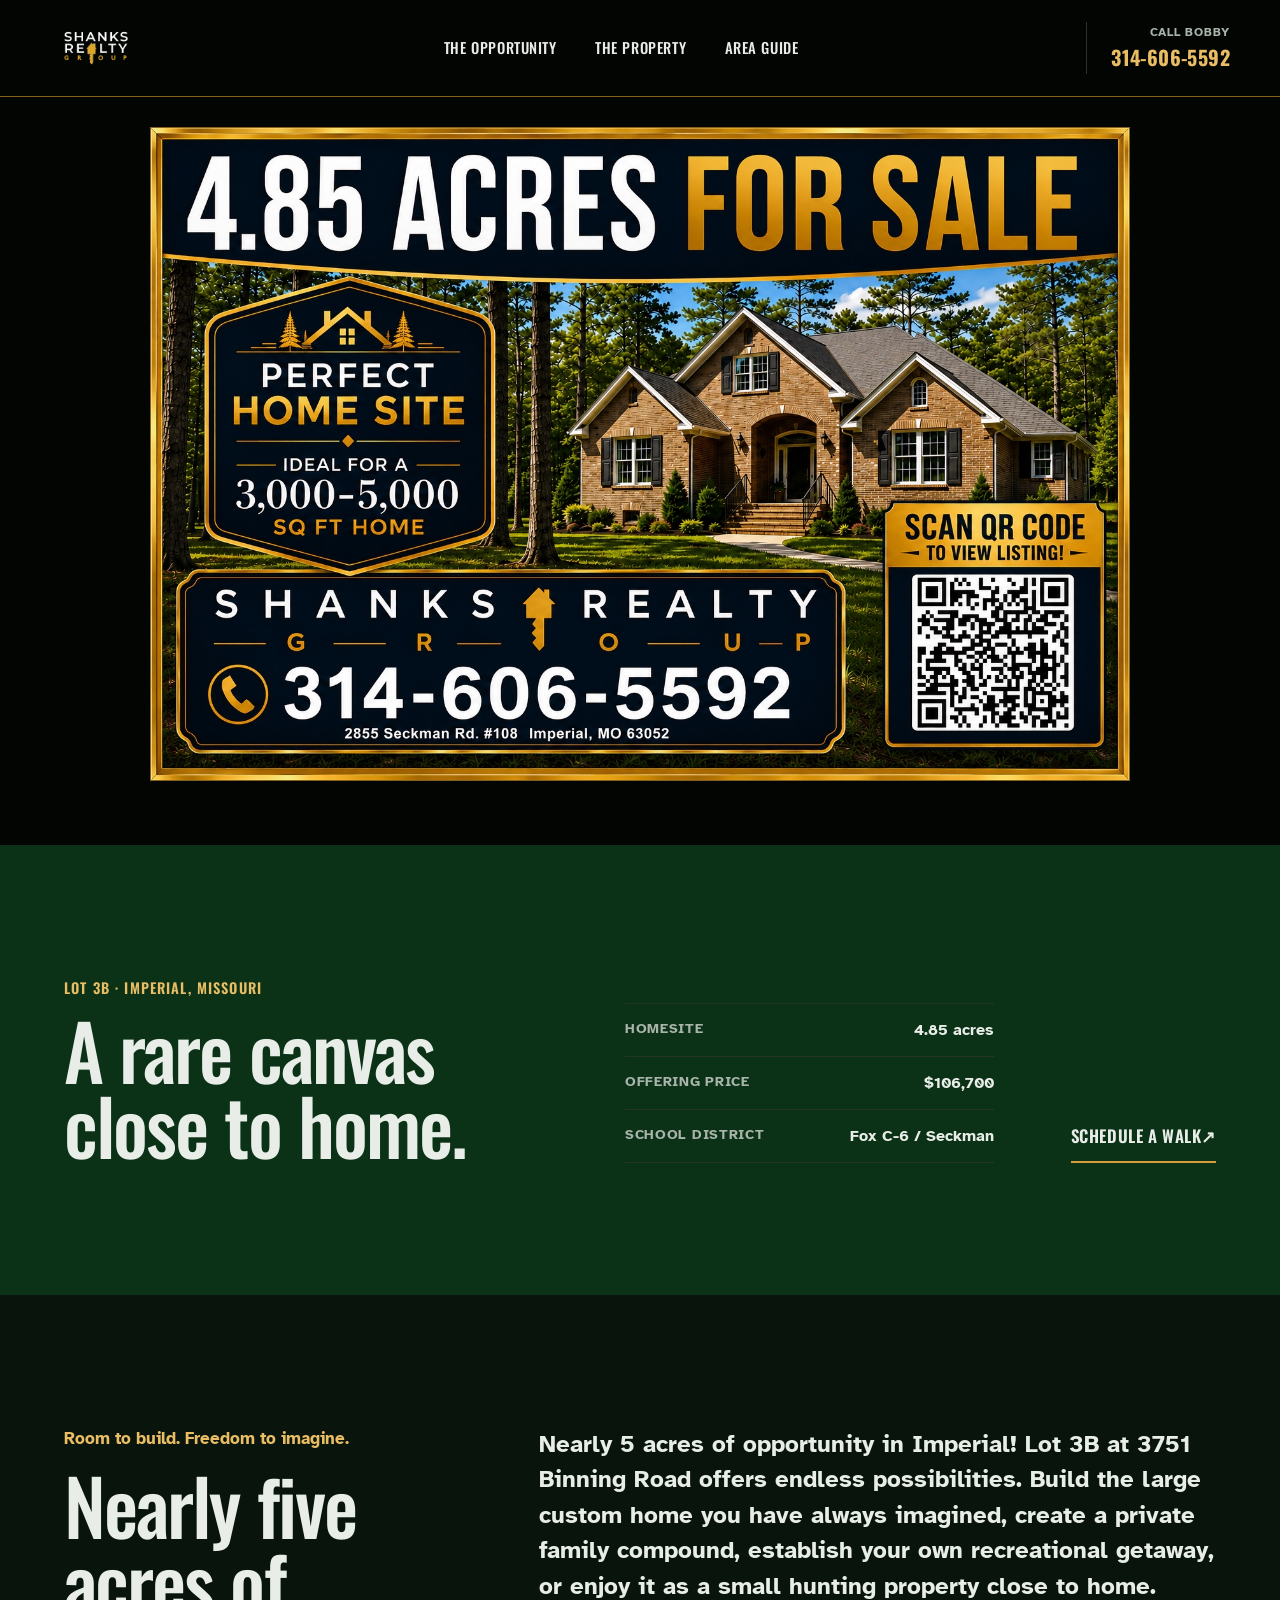
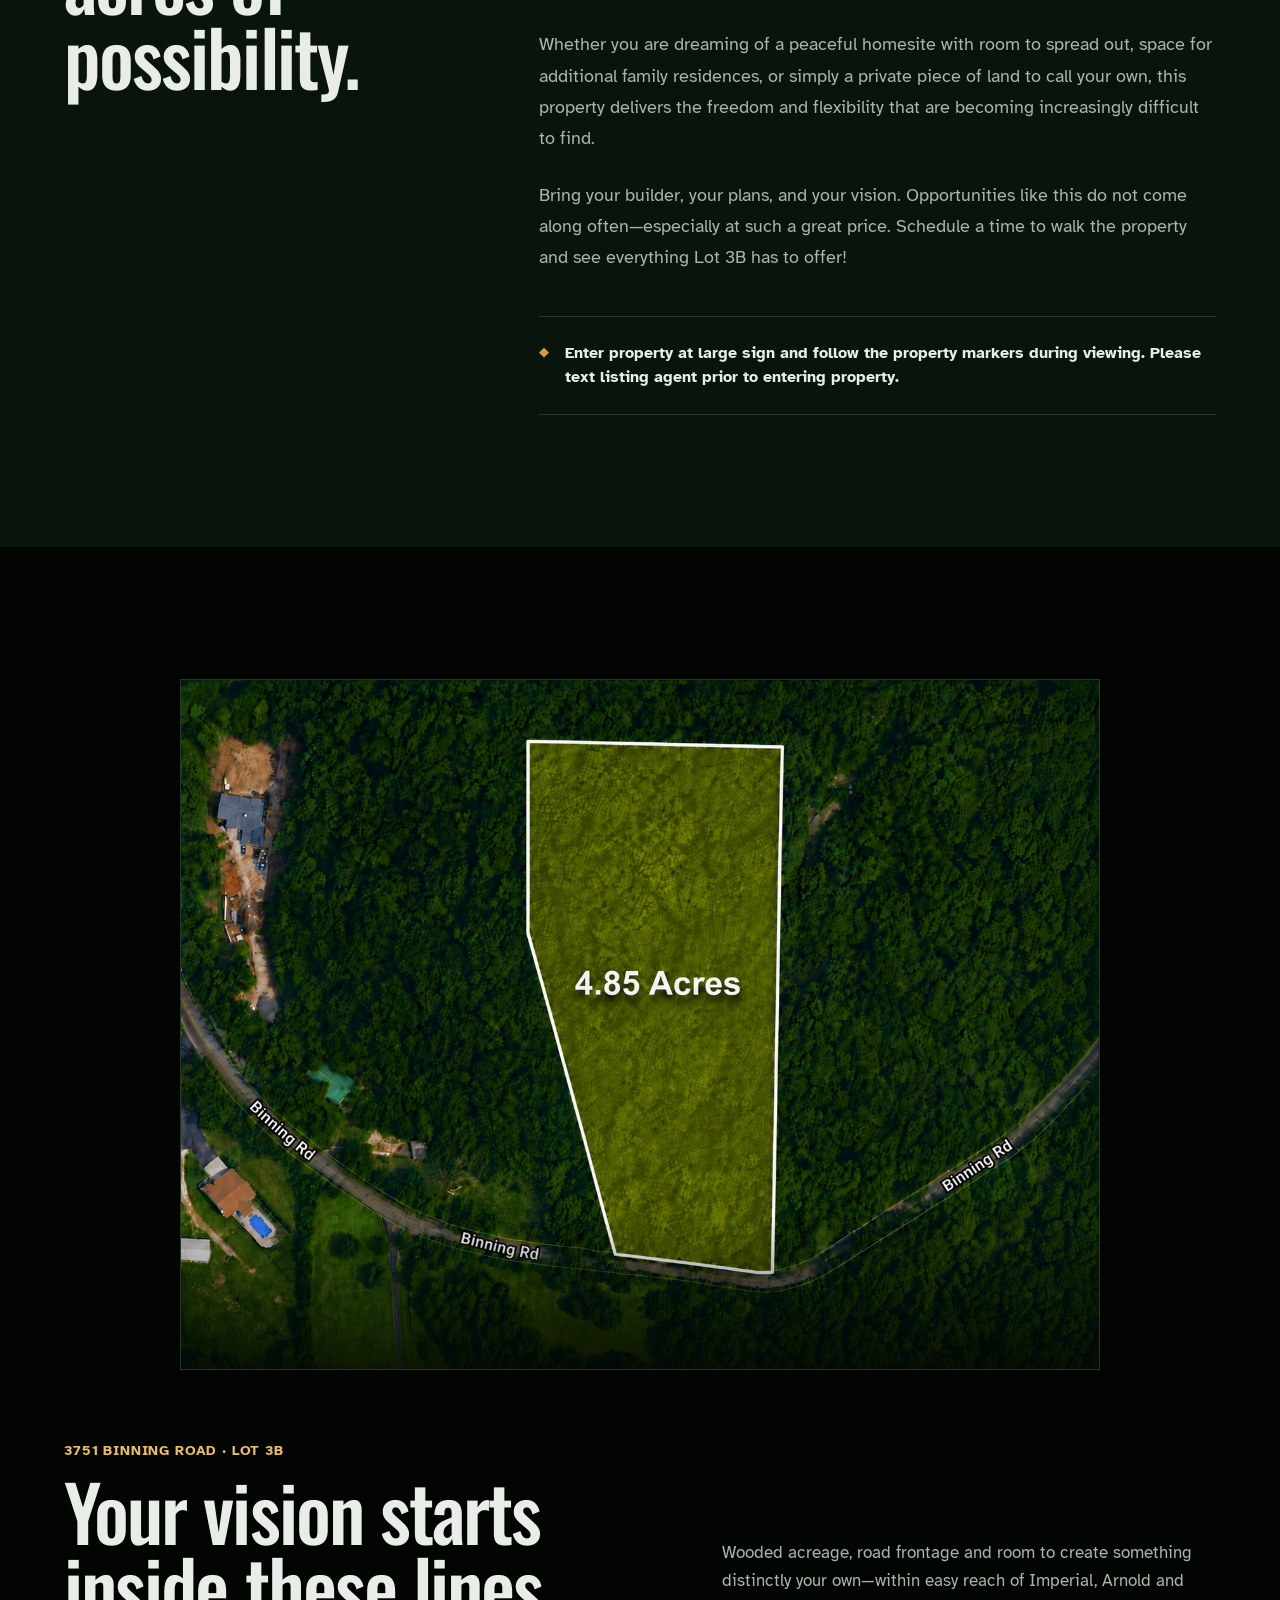
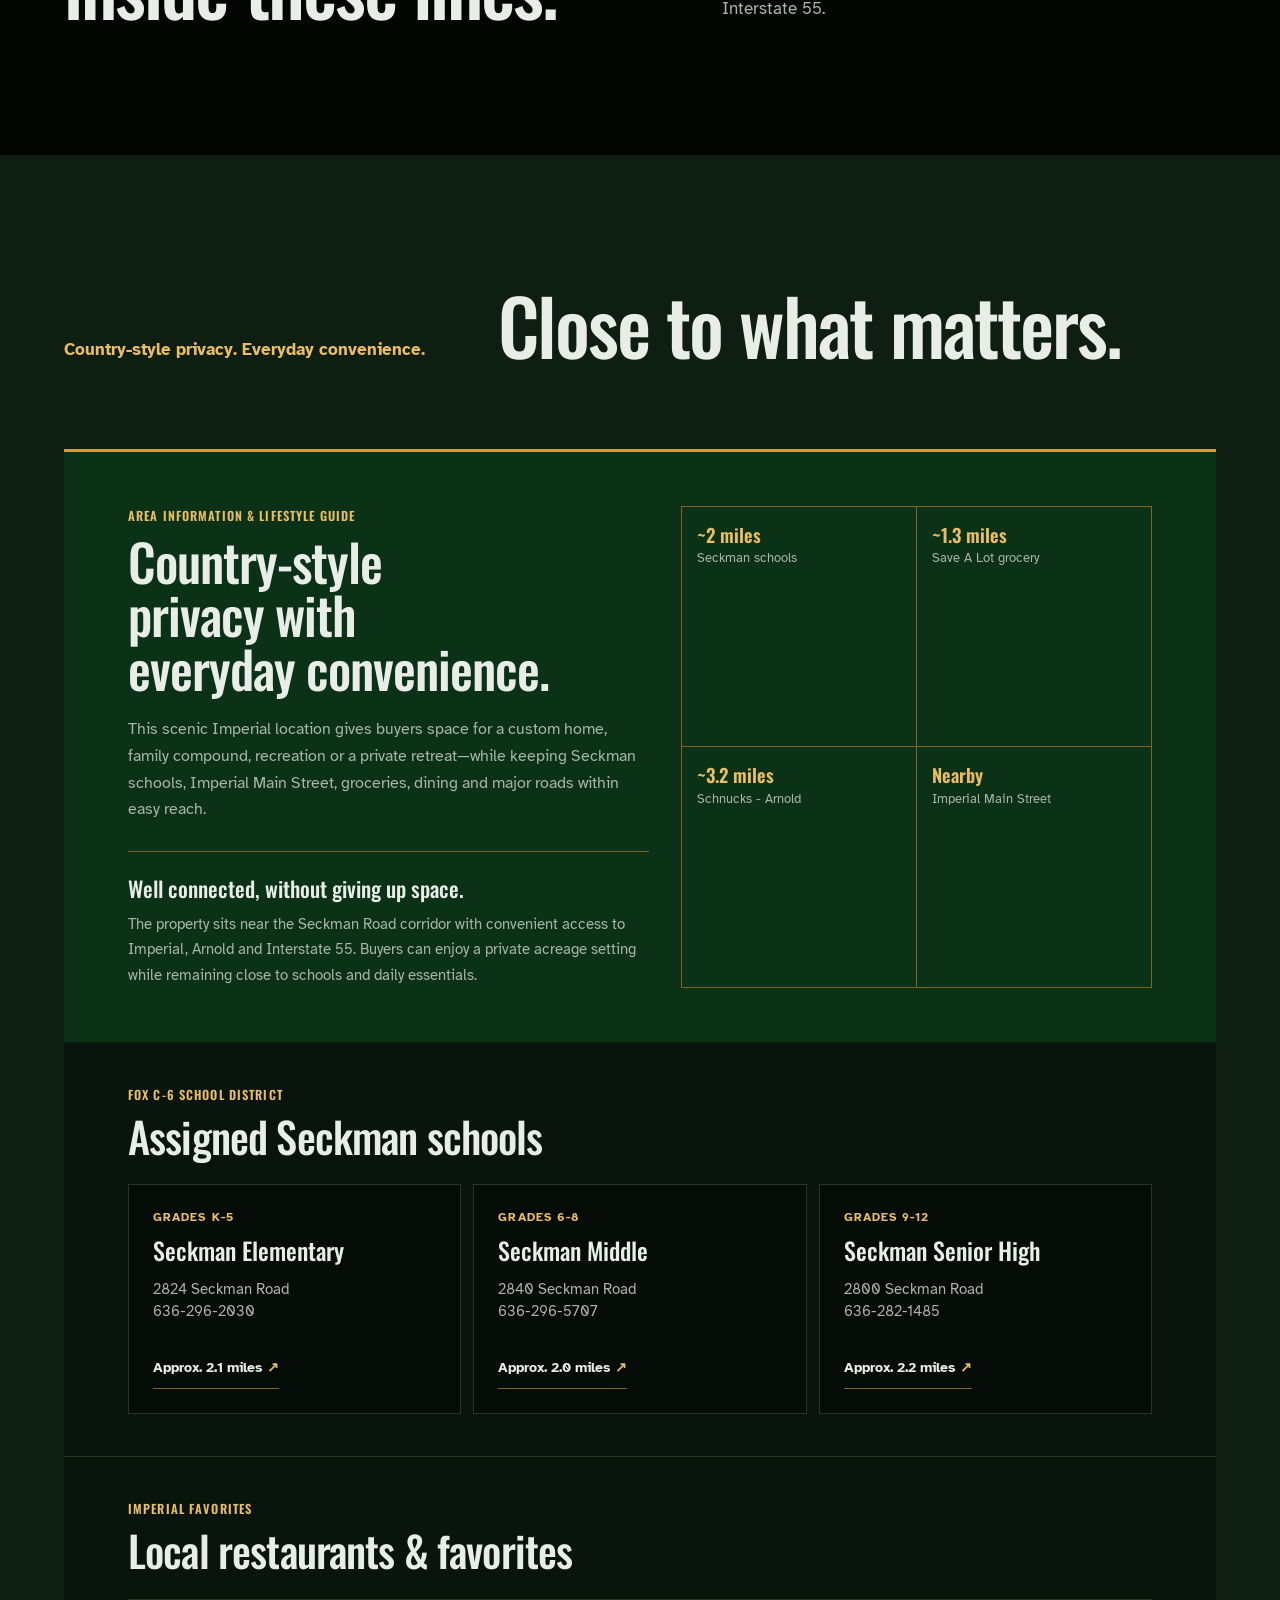
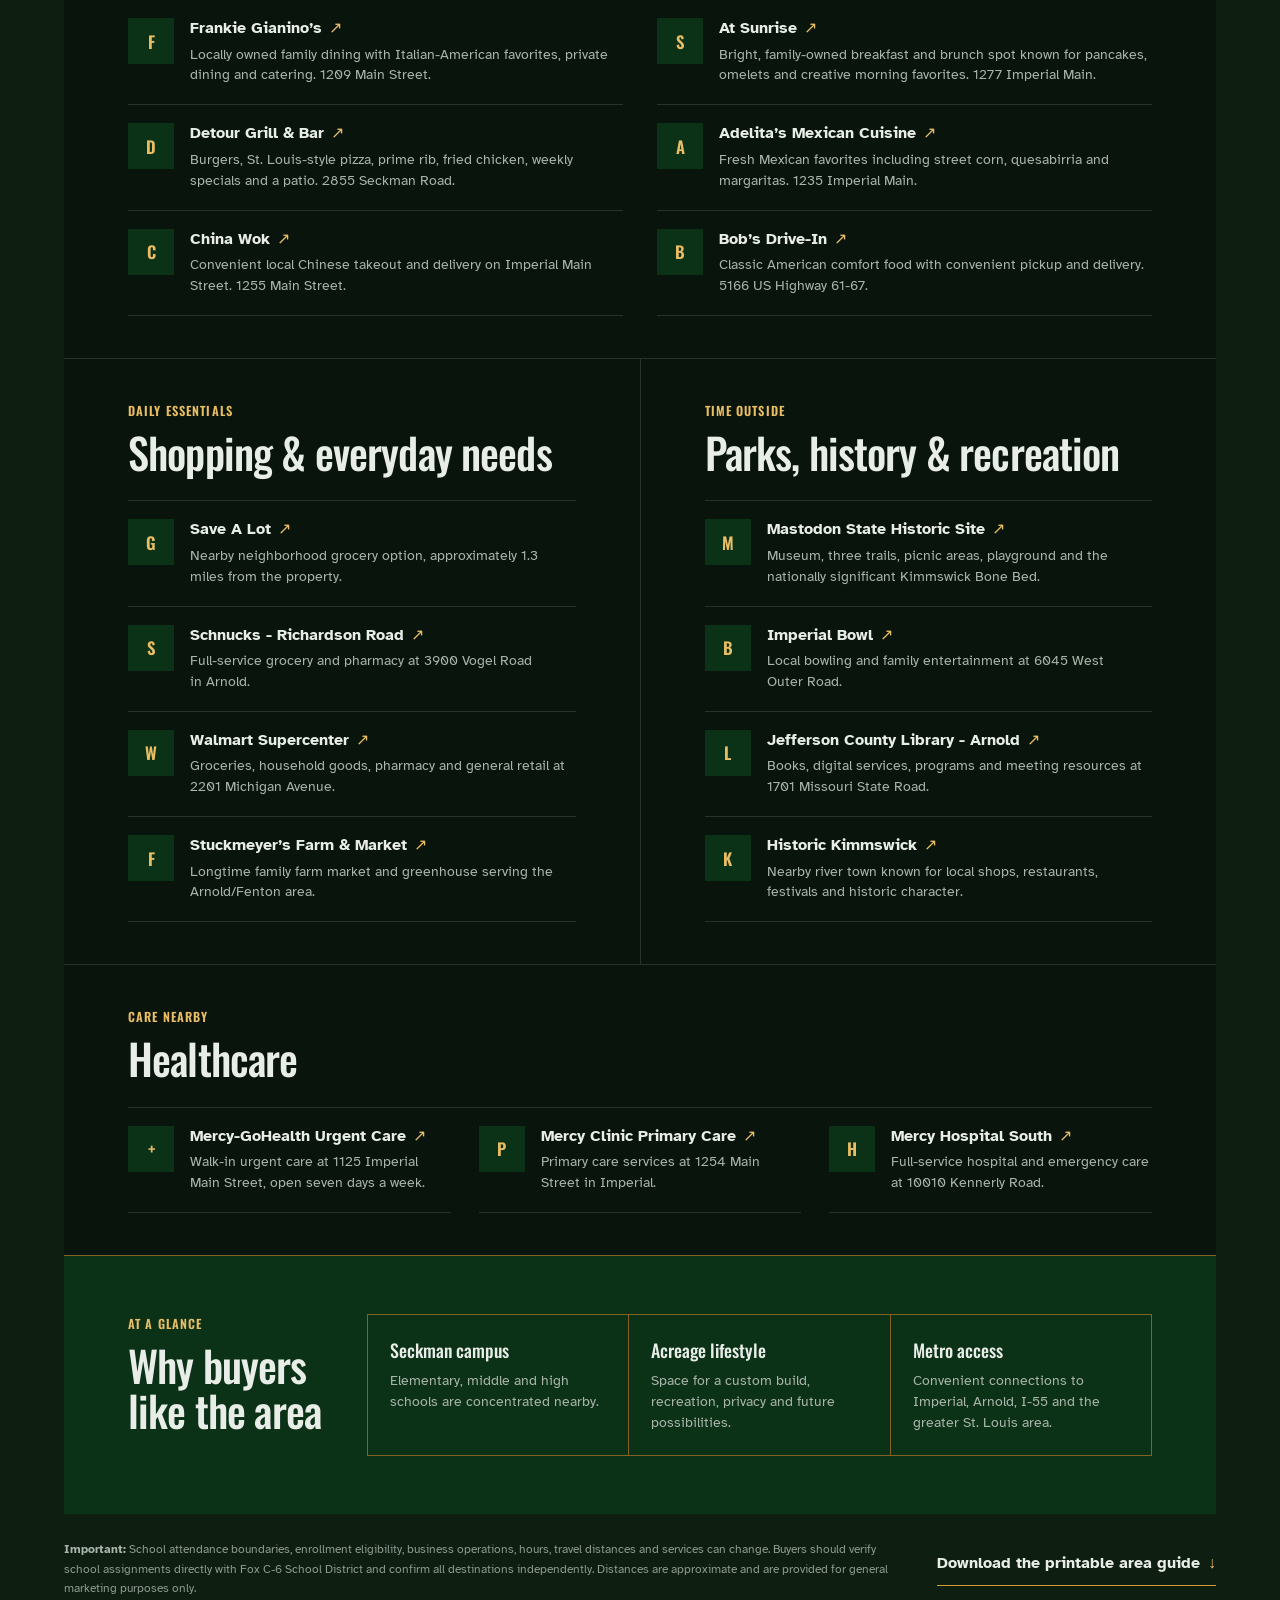
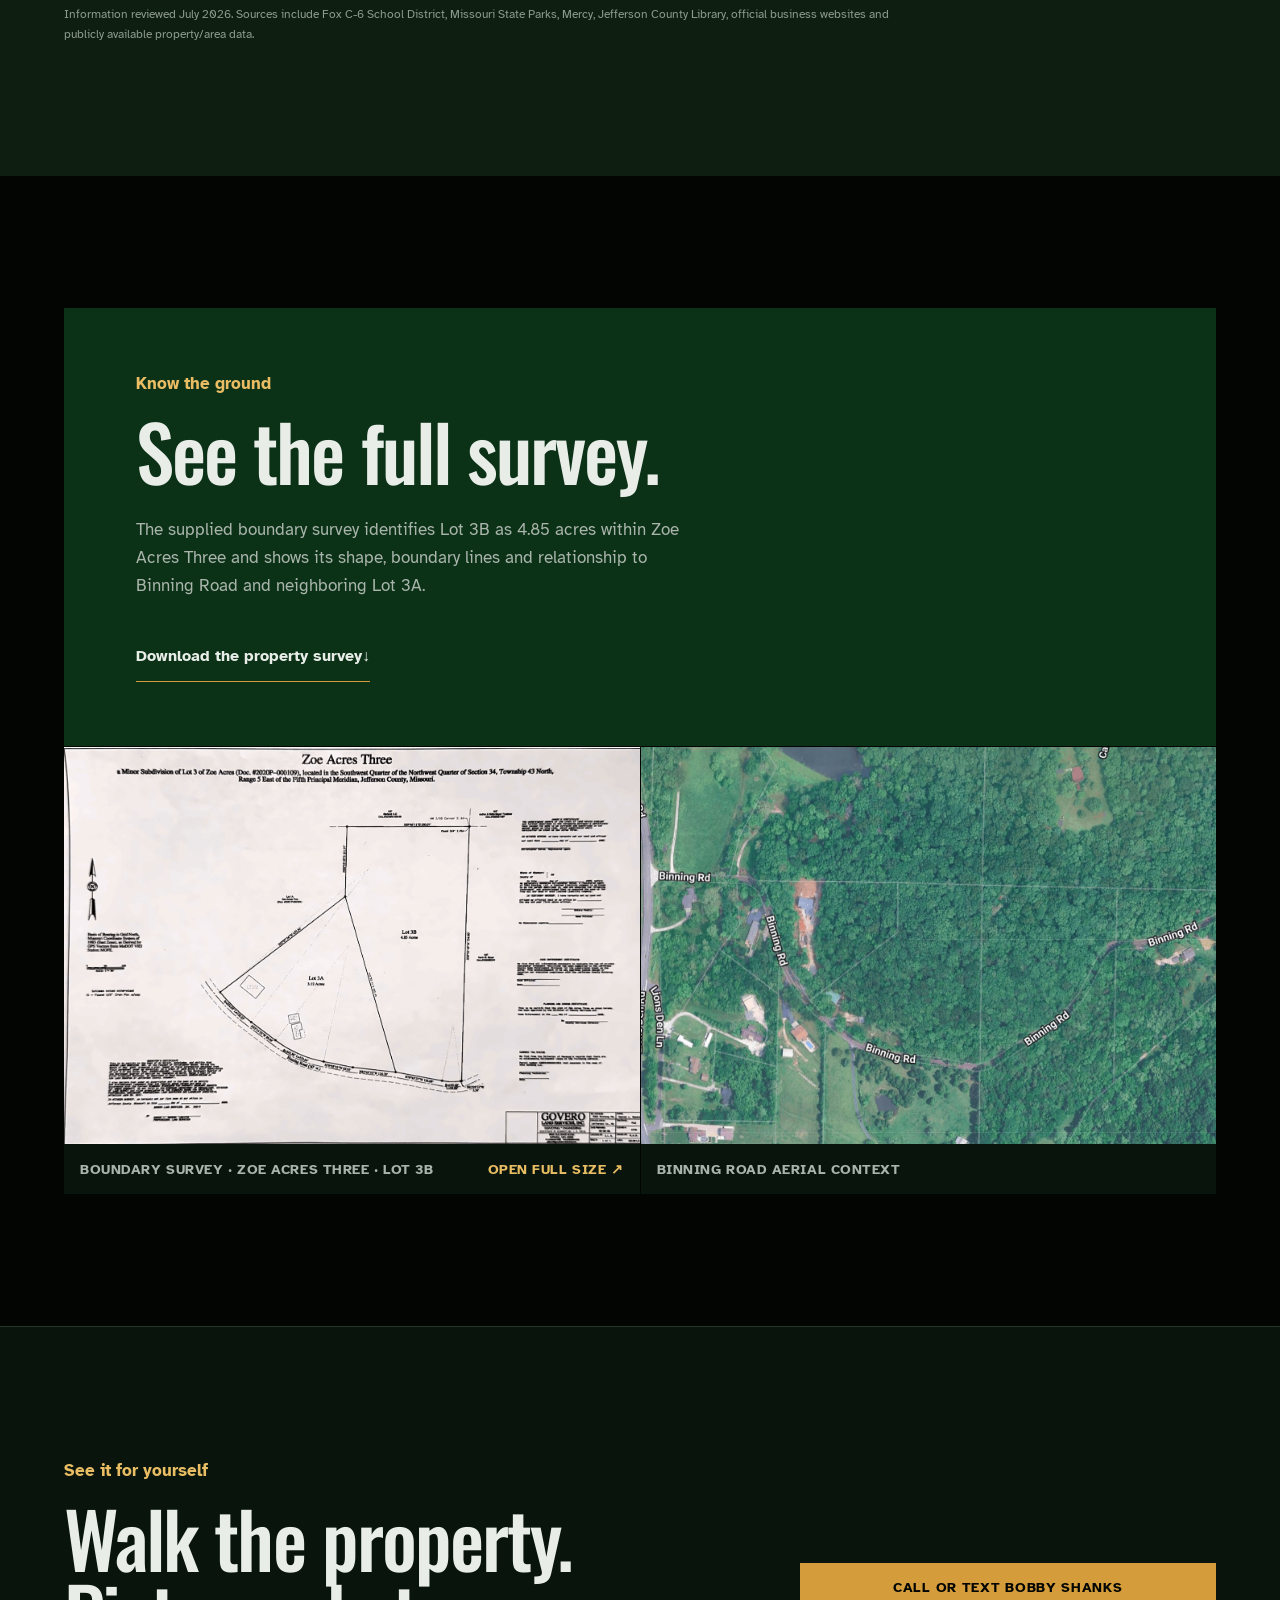
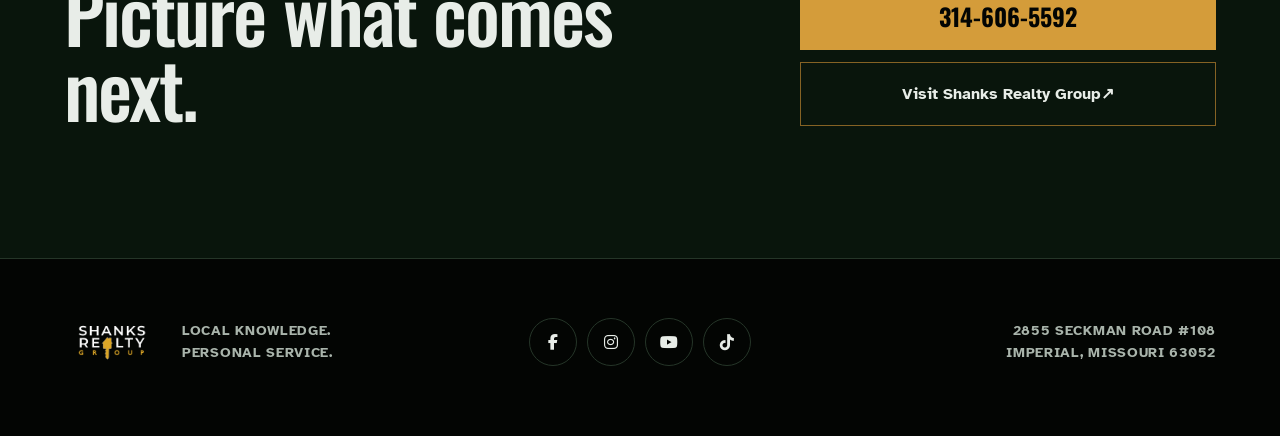
==== index.html @ d37394b3 "Initial commit: copy from shanksrealtyproperty as starting point for 626 Lonedell listing Co-Authore" ====
<!doctype html>
<html lang="en">
  <head>
    <meta charset="utf-8">
    <meta name="viewport" content="width=device-width, initial-scale=1, viewport-fit=cover">
    <title>3751 Binning Road | 4.85 Acres in Imperial, Missouri</title>
    <meta
      name="description"
      content="Explore 4.85 acres for sale at 3751 Binning Road, Lot 3B, in Imperial, Missouri. Offered by Bobby Shanks of Shanks Realty Group."
    >
    <link rel="preconnect" href="https://fonts.googleapis.com">
    <link rel="preconnect" href="https://fonts.gstatic.com" crossorigin>
    <link
      rel="stylesheet"
      href="https://fonts.googleapis.com/css2?family=Atkinson+Hyperlegible:wght@400;700&amp;family=Oswald:wght@400;500;600;700&amp;display=swap"
    >
    <link
      rel="stylesheet"
      href="https://cdnjs.cloudflare.com/ajax/libs/font-awesome/6.5.2/css/all.min.css"
      crossorigin="anonymous"
      referrerpolicy="no-referrer"
    >
    <link rel="stylesheet" href="./styles.css">
  </head>
  <body>
    <a class="skip-link" href="#main-content">Skip to property details</a>

    <header class="site-header" data-open="false">
      <div class="nav-wrap">
        <a class="brand" href="https://www.shanksrealtygroup.com/" aria-label="Shanks Realty Group home">
          <img src="./assets/logo.png" width="250" height="206" alt="Shanks Realty Group">
        </a>

        <button class="menu-toggle" type="button" aria-expanded="false" aria-controls="primary-nav" aria-label="Open menu">
          <span></span>
          <span></span>
          <span></span>
        </button>

        <nav class="primary-nav" id="primary-nav" aria-label="Property navigation">
          <a href="#opportunity">The opportunity</a>
          <a href="#property">The property</a>
          <a href="#community">Area guide</a>
        </nav>

        <a class="agent-cta" href="tel:+13146065592">
          <span>Call Bobby</span>
          <strong>314-606-5592</strong>
        </a>
      </div>
    </header>

    <main id="main-content">
      <section class="listing-hero" aria-labelledby="listing-title">
        <h1 class="sr-only" id="listing-title">4.85 acres for sale at 3751 Binning Road in Imperial, Missouri</h1>
        <img
          src="./assets/final-listing.jpg"
          width="1536"
          height="1024"
          fetchpriority="high"
          decoding="async"
          alt="4.85 acres for sale at 3751 Binning Road, presented by Shanks Realty Group"
        >
      </section>

      <section class="property-intro" aria-label="Listing summary">
        <div class="intro-copy">
          <p class="listing-label">Lot 3B · Imperial, Missouri</p>
          <h2>A rare canvas<br>close to home.</h2>
        </div>
        <dl class="property-facts">
          <div>
            <dt>Homesite</dt>
            <dd>4.85 acres</dd>
          </div>
          <div>
            <dt>Offering price</dt>
            <dd>$106,700</dd>
          </div>
          <div>
            <dt>School district</dt>
            <dd>Fox C-6 / Seckman</dd>
          </div>
        </dl>
        <a class="text-link" href="#contact">Schedule a walk <span aria-hidden="true">↗</span></a>
      </section>

      <section class="opportunity" id="opportunity">
        <div class="section-heading">
          <p>Room to build. Freedom to imagine.</p>
          <h2>Nearly five acres of possibility.</h2>
        </div>

        <div class="story-copy">
          <p class="lead">Nearly 5 acres of opportunity in Imperial! Lot 3B at 3751 Binning Road offers endless possibilities. Build the large custom home you have always imagined, create a private family compound, establish your own recreational getaway, or enjoy it as a small hunting property close to home.</p>

          <p>Whether you are dreaming of a peaceful homesite with room to spread out, space for additional family residences, or simply a private piece of land to call your own, this property delivers the freedom and flexibility that are becoming increasingly difficult to find.</p>

          <p>Bring your builder, your plans, and your vision. Opportunities like this do not come along often—especially at such a great price. Schedule a time to walk the property and see everything Lot 3B has to offer!</p>

          <aside class="viewing-note">
            <span aria-hidden="true">◆</span>
            <p>Enter property at large sign and follow the property markers during viewing. Please text listing agent prior to entering property.</p>
          </aside>
        </div>
      </section>

      <section class="property-visual" id="property" aria-labelledby="property-map-title">
        <div class="aerial-frame">
          <img
            src="./assets/lot-3b-aerial.jpg"
            width="1448"
            height="1086"
            loading="lazy"
            decoding="async"
            alt="Aerial view outlining the 4.85-acre Lot 3B along Binning Road"
          >
        </div>
        <div class="visual-caption">
          <div>
            <p>3751 Binning Road · Lot 3B</p>
            <h2 id="property-map-title">Your vision starts inside these lines.</h2>
          </div>
          <p>Wooded acreage, road frontage and room to create something distinctly your own—within easy reach of Imperial, Arnold and Interstate 55.</p>
        </div>
      </section>

      <section class="community" id="community">
        <div class="community-heading">
          <p>Country-style privacy. Everyday convenience.</p>
          <h2>Close to what matters.</h2>
        </div>

        <div class="community-summary">
          <div class="community-summary-copy">
            <p class="guide-label">Area information &amp; lifestyle guide</p>
            <h3>Country-style privacy with everyday convenience.</h3>
            <p>This scenic Imperial location gives buyers space for a custom home, family compound, recreation or a private retreat—while keeping Seckman schools, Imperial Main Street, groceries, dining and major roads within easy reach.</p>
            <div class="connection-copy">
              <h4>Well connected, without giving up space.</h4>
              <p>The property sits near the Seckman Road corridor with convenient access to Imperial, Arnold and Interstate 55. Buyers can enjoy a private acreage setting while remaining close to schools and daily essentials.</p>
            </div>
          </div>
          <dl class="community-highlights">
            <div>
              <dt>~2 miles</dt>
              <dd>Seckman schools</dd>
            </div>
            <div>
              <dt>~1.3 miles</dt>
              <dd>Save A Lot grocery</dd>
            </div>
            <div>
              <dt>~3.2 miles</dt>
              <dd>Schnucks - Arnold</dd>
            </div>
            <div>
              <dt>Nearby</dt>
              <dd>Imperial Main Street</dd>
            </div>
          </dl>
        </div>

        <div class="area-guide-grid">
          <section class="area-guide-panel schools-panel" aria-labelledby="schools-title">
            <div class="guide-section-heading">
              <p>Fox C-6 School District</p>
              <h3 id="schools-title">Assigned Seckman schools</h3>
            </div>
            <div class="school-grid">
              <article class="school-card">
                <p>Grades K-5</p>
                <h4>Seckman Elementary</h4>
                <address>2824 Seckman Road<br>636-296-2030</address>
                <a href="https://www.google.com/maps/search/?api=1&amp;query=Seckman+Elementary+2824+Seckman+Road+Imperial+MO" target="_blank" rel="noopener noreferrer">Approx. 2.1 miles <span aria-hidden="true">↗</span></a>
              </article>
              <article class="school-card">
                <p>Grades 6-8</p>
                <h4>Seckman Middle</h4>
                <address>2840 Seckman Road<br>636-296-5707</address>
                <a href="https://www.google.com/maps/search/?api=1&amp;query=Seckman+Middle+2840+Seckman+Road+Imperial+MO" target="_blank" rel="noopener noreferrer">Approx. 2.0 miles <span aria-hidden="true">↗</span></a>
              </article>
              <article class="school-card">
                <p>Grades 9-12</p>
                <h4>Seckman Senior High</h4>
                <address>2800 Seckman Road<br>636-282-1485</address>
                <a href="https://www.google.com/maps/search/?api=1&amp;query=Seckman+Senior+High+2800+Seckman+Road+Imperial+MO" target="_blank" rel="noopener noreferrer">Approx. 2.2 miles <span aria-hidden="true">↗</span></a>
              </article>
            </div>
          </section>

          <section class="area-guide-panel restaurants-panel" aria-labelledby="restaurants-title">
            <div class="guide-section-heading">
              <p>Imperial favorites</p>
              <h3 id="restaurants-title">Local restaurants &amp; favorites</h3>
            </div>
            <div class="guide-list">
              <a class="guide-item" href="https://www.google.com/maps/search/?api=1&amp;query=Frankie+Gianinos+1209+Main+Street+Imperial+MO" target="_blank" rel="noopener noreferrer">
                <span class="guide-marker" aria-hidden="true">F</span>
                <span><strong>Frankie Gianino’s</strong><small>Locally owned family dining with Italian-American favorites, private dining and catering. 1209 Main Street.</small></span>
              </a>
              <a class="guide-item" href="https://www.google.com/maps/search/?api=1&amp;query=At+Sunrise+1277+Imperial+Main+Street+Imperial+MO" target="_blank" rel="noopener noreferrer">
                <span class="guide-marker" aria-hidden="true">S</span>
                <span><strong>At Sunrise</strong><small>Bright, family-owned breakfast and brunch spot known for pancakes, omelets and creative morning favorites. 1277 Imperial Main.</small></span>
              </a>
              <a class="guide-item" href="https://www.google.com/maps/search/?api=1&amp;query=Detour+Grill+2855+Seckman+Road+Imperial+MO" target="_blank" rel="noopener noreferrer">
                <span class="guide-marker" aria-hidden="true">D</span>
                <span><strong>Detour Grill &amp; Bar</strong><small>Burgers, St. Louis-style pizza, prime rib, fried chicken, weekly specials and a patio. 2855 Seckman Road.</small></span>
              </a>
              <a class="guide-item" href="https://www.google.com/maps/search/?api=1&amp;query=Adelitas+1235+Imperial+Main+Imperial+MO" target="_blank" rel="noopener noreferrer">
                <span class="guide-marker" aria-hidden="true">A</span>
                <span><strong>Adelita’s Mexican Cuisine</strong><small>Fresh Mexican favorites including street corn, quesabirria and margaritas. 1235 Imperial Main.</small></span>
              </a>
              <a class="guide-item" href="https://www.google.com/maps/search/?api=1&amp;query=China+Wok+1255+Main+Street+Imperial+MO" target="_blank" rel="noopener noreferrer">
                <span class="guide-marker" aria-hidden="true">C</span>
                <span><strong>China Wok</strong><small>Convenient local Chinese takeout and delivery on Imperial Main Street. 1255 Main Street.</small></span>
              </a>
              <a class="guide-item" href="https://www.google.com/maps/search/?api=1&amp;query=Bobs+Drive+In+5166+US+Highway+61+67+Imperial+MO" target="_blank" rel="noopener noreferrer">
                <span class="guide-marker" aria-hidden="true">B</span>
                <span><strong>Bob’s Drive-In</strong><small>Classic American comfort food with convenient pickup and delivery. 5166 US Highway 61-67.</small></span>
              </a>
            </div>
          </section>

          <section class="area-guide-panel" aria-labelledby="shopping-title">
            <div class="guide-section-heading">
              <p>Daily essentials</p>
              <h3 id="shopping-title">Shopping &amp; everyday needs</h3>
            </div>
            <div class="guide-list">
              <a class="guide-item" href="https://www.google.com/maps/search/?api=1&amp;query=Save+A+Lot+Imperial+MO" target="_blank" rel="noopener noreferrer">
                <span class="guide-marker" aria-hidden="true">G</span>
                <span><strong>Save A Lot</strong><small>Nearby neighborhood grocery option, approximately 1.3 miles from the property.</small></span>
              </a>
              <a class="guide-item" href="https://www.google.com/maps/search/?api=1&amp;query=Schnucks+3900+Vogel+Road+Arnold+MO" target="_blank" rel="noopener noreferrer">
                <span class="guide-marker" aria-hidden="true">S</span>
                <span><strong>Schnucks - Richardson Road</strong><small>Full-service grocery and pharmacy at 3900 Vogel Road in Arnold.</small></span>
              </a>
              <a class="guide-item" href="https://www.google.com/maps/search/?api=1&amp;query=Walmart+2201+Michigan+Avenue+Arnold+MO" target="_blank" rel="noopener noreferrer">
                <span class="guide-marker" aria-hidden="true">W</span>
                <span><strong>Walmart Supercenter</strong><small>Groceries, household goods, pharmacy and general retail at 2201 Michigan Avenue.</small></span>
              </a>
              <a class="guide-item" href="https://www.google.com/maps/search/?api=1&amp;query=Stuckmeyers+Farm+249+Schneider+Drive+Fenton+MO" target="_blank" rel="noopener noreferrer">
                <span class="guide-marker" aria-hidden="true">F</span>
                <span><strong>Stuckmeyer’s Farm &amp; Market</strong><small>Longtime family farm market and greenhouse serving the Arnold/Fenton area.</small></span>
              </a>
            </div>
          </section>

          <section class="area-guide-panel" aria-labelledby="recreation-title">
            <div class="guide-section-heading">
              <p>Time outside</p>
              <h3 id="recreation-title">Parks, history &amp; recreation</h3>
            </div>
            <div class="guide-list">
              <a class="guide-item" href="https://www.google.com/maps/search/?api=1&amp;query=Mastodon+State+Historic+Site+1050+Charles+J+Becker+Drive+Imperial+MO" target="_blank" rel="noopener noreferrer">
                <span class="guide-marker" aria-hidden="true">M</span>
                <span><strong>Mastodon State Historic Site</strong><small>Museum, three trails, picnic areas, playground and the nationally significant Kimmswick Bone Bed.</small></span>
              </a>
              <a class="guide-item" href="https://www.google.com/maps/search/?api=1&amp;query=Imperial+Bowl+6045+West+Outer+Road+Imperial+MO" target="_blank" rel="noopener noreferrer">
                <span class="guide-marker" aria-hidden="true">B</span>
                <span><strong>Imperial Bowl</strong><small>Local bowling and family entertainment at 6045 West Outer Road.</small></span>
              </a>
              <a class="guide-item" href="https://www.google.com/maps/search/?api=1&amp;query=Jefferson+County+Library+1701+Missouri+State+Road+Arnold+MO" target="_blank" rel="noopener noreferrer">
                <span class="guide-marker" aria-hidden="true">L</span>
                <span><strong>Jefferson County Library - Arnold</strong><small>Books, digital services, programs and meeting resources at 1701 Missouri State Road.</small></span>
              </a>
              <a class="guide-item" href="https://www.google.com/maps/search/?api=1&amp;query=Historic+Kimmswick+Missouri" target="_blank" rel="noopener noreferrer">
                <span class="guide-marker" aria-hidden="true">K</span>
                <span><strong>Historic Kimmswick</strong><small>Nearby river town known for local shops, restaurants, festivals and historic character.</small></span>
              </a>
            </div>
          </section>

          <section class="area-guide-panel healthcare-panel" aria-labelledby="healthcare-title">
            <div class="guide-section-heading">
              <p>Care nearby</p>
              <h3 id="healthcare-title">Healthcare</h3>
            </div>
            <div class="guide-list">
              <a class="guide-item" href="https://www.google.com/maps/search/?api=1&amp;query=Mercy+GoHealth+Urgent+Care+1125+Imperial+Main+Imperial+MO" target="_blank" rel="noopener noreferrer">
                <span class="guide-marker" aria-hidden="true">+</span>
                <span><strong>Mercy-GoHealth Urgent Care</strong><small>Walk-in urgent care at 1125 Imperial Main Street, open seven days a week.</small></span>
              </a>
              <a class="guide-item" href="https://www.google.com/maps/search/?api=1&amp;query=Mercy+Clinic+Primary+Care+1254+Main+Street+Imperial+MO" target="_blank" rel="noopener noreferrer">
                <span class="guide-marker" aria-hidden="true">P</span>
                <span><strong>Mercy Clinic Primary Care</strong><small>Primary care services at 1254 Main Street in Imperial.</small></span>
              </a>
              <a class="guide-item" href="https://www.google.com/maps/search/?api=1&amp;query=Mercy+Hospital+South+10010+Kennerly+Road+St+Louis+MO" target="_blank" rel="noopener noreferrer">
                <span class="guide-marker" aria-hidden="true">H</span>
                <span><strong>Mercy Hospital South</strong><small>Full-service hospital and emergency care at 10010 Kennerly Road.</small></span>
              </a>
            </div>
          </section>
        </div>

        <aside class="area-guide-footer" aria-labelledby="area-reasons-title">
          <div>
            <p class="guide-label">At a glance</p>
            <h3 id="area-reasons-title">Why buyers like the area</h3>
          </div>
          <div class="area-reasons">
            <p><strong>Seckman campus</strong><span>Elementary, middle and high schools are concentrated nearby.</span></p>
            <p><strong>Acreage lifestyle</strong><span>Space for a custom build, recreation, privacy and future possibilities.</span></p>
            <p><strong>Metro access</strong><span>Convenient connections to Imperial, Arnold, I-55 and the greater St. Louis area.</span></p>
          </div>
        </aside>

        <div class="area-guide-meta">
          <div>
            <p><strong>Important:</strong> School attendance boundaries, enrollment eligibility, business operations, hours, travel distances and services can change. Buyers should verify school assignments directly with Fox C-6 School District and confirm all destinations independently. Distances are approximate and are provided for general marketing purposes only.</p>
            <p>Information reviewed July 2026. Sources include Fox C-6 School District, Missouri State Parks, Mercy, Jefferson County Library, official business websites and publicly available property/area data.</p>
          </div>
          <a class="download-link" href="./assets/3751_Binning_Area_Guide_CORRECTED.pdf" download>Download the printable area guide <span aria-hidden="true">↓</span></a>
        </div>
      </section>

      <section class="land-details" aria-labelledby="land-details-title">
        <div class="land-copy">
          <p>Know the ground</p>
          <h2 id="land-details-title">See the full survey.</h2>
          <p>The supplied boundary survey identifies Lot 3B as 4.85 acres within Zoe Acres Three and shows its shape, boundary lines and relationship to Binning Road and neighboring Lot 3A.</p>
          <div class="document-links">
            <a href="./assets/Zoe_Acres_Three_Sharpened.pdf" download>Download the property survey <span aria-hidden="true">↓</span></a>
          </div>
        </div>

        <figure class="survey-figure">
          <a class="survey-image-link" href="./assets/Zoe_Acres_Three_Sharpened.png" target="_blank" rel="noopener" aria-label="View the full-size property survey in a new tab">
            <img
              src="./assets/Zoe_Acres_Three_Sharpened.png"
              width="2859"
              height="1968"
              loading="lazy"
              decoding="async"
              alt="Boundary survey of Zoe Acres Three showing the 4.85-acre Lot 3B, neighboring Lot 3A and Binning Road"
            >
          </a>
          <figcaption>Boundary survey · Zoe Acres Three · Lot 3B <span>Open full size ↗</span></figcaption>
        </figure>

        <figure class="context-figure">
          <img
            src="./assets/Screenshot 2026-07-20 120822.jpg"
            width="1428"
            height="1190"
            loading="lazy"
            decoding="async"
            alt="Aerial map showing the wooded Binning Road area around the property"
          >
          <figcaption>Binning Road aerial context</figcaption>
        </figure>
      </section>

      <section class="contact" id="contact">
        <div>
          <p>See it for yourself</p>
          <h2>Walk the property.<br>Picture what comes next.</h2>
        </div>
        <div class="contact-actions">
          <a class="call-button" href="tel:+13146065592">
            <span>Call or text Bobby Shanks</span>
            <strong>314-606-5592</strong>
          </a>
          <a class="site-button" href="https://www.shanksrealtygroup.com/">Visit Shanks Realty Group <span aria-hidden="true">↗</span></a>
        </div>
      </section>
    </main>

    <footer class="site-footer">
      <div class="footer-brand">
        <img src="./assets/logo.png" width="250" height="206" loading="lazy" decoding="async" alt="Shanks Realty Group">
        <p>Local knowledge.<br>Personal service.</p>
      </div>

      <nav class="social-links" aria-label="Social links">
        <a href="https://www.facebook.com/BobbyShanksSTL" target="_blank" rel="noopener noreferrer" aria-label="Facebook">
          <i class="fa-brands fa-facebook-f" aria-hidden="true"></i>
        </a>
        <a href="https://www.instagram.com/realtorbobbyshanks" target="_blank" rel="noopener noreferrer" aria-label="Instagram">
          <i class="fa-brands fa-instagram" aria-hidden="true"></i>
        </a>
        <a href="https://youtu.be/nYGbTJ7F3VU?si=aO5Qo4IfnfFhiP7u" target="_blank" rel="noopener noreferrer" aria-label="YouTube">
          <i class="fa-brands fa-youtube" aria-hidden="true"></i>
        </a>
        <a href="https://www.tiktok.com/@realtorbobbyshanks" target="_blank" rel="noopener noreferrer" aria-label="TikTok">
          <i class="fa-brands fa-tiktok" aria-hidden="true"></i>
        </a>
      </nav>

      <p class="footer-address">2855 Seckman Road #108<br>Imperial, Missouri 63052</p>
    </footer>

    <script src="./script.js"></script>
  </body>
</html>
---- styles.css ----
:root {
  --black: oklch(11% 0.012 150);
  --black-soft: oklch(14% 0.018 150);
  --surface-1: oklch(18% 0.025 150);
  --surface-2: oklch(22% 0.035 150);
  --forest: oklch(28% 0.065 150);
  --forest-bright: oklch(36% 0.075 150);
  --gold: oklch(73% 0.13 78);
  --gold-bright: oklch(82% 0.12 84);
  --gold-rule: oklch(52% 0.09 78);
  --white: oklch(98% 0.005 150);
  --text: oklch(94% 0.008 150);
  --text-muted: oklch(76% 0.018 150);
  --text-subtle: oklch(67% 0.018 150);
  --rule: oklch(31% 0.03 150);
  --max-width: 1180px;
  --reading-width: 70ch;
  --header-height: 78px;
  --page-gutter: clamp(20px, 5vw, 64px);
  --section-space: clamp(72px, 12vw, 132px);
  --ease-out: cubic-bezier(0.16, 1, 0.3, 1);
  --z-header: 20;
  --z-menu: 30;
  --z-menu-action: 31;
  --z-menu-toggle: 32;
  --z-skip: 40;
}

* {
  box-sizing: border-box;
}

html {
  min-height: 100%;
  scroll-behavior: smooth;
  background: var(--black);
  color: var(--text);
  font-family: "Atkinson Hyperlegible", Arial, sans-serif;
  -webkit-font-smoothing: antialiased;
}

body {
  min-width: 320px;
  min-height: 100vh;
  margin: 0;
  background: var(--black);
}

body.menu-open {
  overflow: hidden;
}

a {
  color: inherit;
  text-decoration: none;
}

img {
  display: block;
  max-width: 100%;
}

button,
a {
  -webkit-tap-highlight-color: transparent;
}

:focus-visible {
  outline: 3px solid var(--white);
  outline-offset: 3px;
  box-shadow: 0 0 0 6px var(--black);
}

.sr-only {
  position: absolute;
  width: 1px;
  height: 1px;
  padding: 0;
  margin: -1px;
  overflow: hidden;
  clip: rect(0, 0, 0, 0);
  white-space: nowrap;
  border: 0;
}

.skip-link {
  position: fixed;
  top: max(12px, env(safe-area-inset-top));
  left: max(12px, env(safe-area-inset-left));
  z-index: var(--z-skip);
  padding: 12px 18px;
  background: var(--gold);
  color: var(--black);
  font-weight: 700;
  transform: translateY(-180%);
  transition: transform 180ms ease;
}

.skip-link:focus {
  transform: translateY(0);
}

.site-header {
  position: sticky;
  top: 0;
  z-index: var(--z-header);
  width: 100%;
  min-height: calc(var(--header-height) + env(safe-area-inset-top));
  padding-top: env(safe-area-inset-top);
  background: var(--black);
  border-bottom: 1px solid var(--gold-rule);
}

.nav-wrap {
  min-height: var(--header-height);
  display: grid;
  grid-template-columns: 1fr auto;
  align-items: center;
  gap: 18px;
  padding-right: max(18px, env(safe-area-inset-right));
  padding-left: max(18px, env(safe-area-inset-left));
}

.brand {
  width: 78px;
  height: 60px;
  display: flex;
  align-items: center;
  flex-shrink: 0;
}

.brand img {
  width: 100%;
  height: 100%;
  object-fit: contain;
  object-position: left center;
}

.menu-toggle {
  position: relative;
  z-index: var(--z-menu-toggle);
  width: 48px;
  height: 48px;
  display: inline-flex;
  flex-direction: column;
  justify-content: center;
  align-items: center;
  gap: 5px;
  border: 1px solid var(--rule);
  border-radius: 50%;
  background: var(--black-soft);
  cursor: pointer;
}

.menu-toggle span {
  width: 19px;
  height: 2px;
  display: block;
  background: var(--white);
  transition: transform 220ms ease, opacity 180ms ease;
}

.site-header[data-open="true"] .menu-toggle span:nth-child(1) {
  transform: translateY(7px) rotate(45deg);
}

.site-header[data-open="true"] .menu-toggle span:nth-child(2) {
  opacity: 0;
}

.site-header[data-open="true"] .menu-toggle span:nth-child(3) {
  transform: translateY(-7px) rotate(-45deg);
}

.primary-nav {
  position: fixed;
  inset: 0;
  z-index: var(--z-menu);
  display: flex;
  flex-direction: column;
  justify-content: center;
  gap: 6px;
  padding: calc(94px + env(safe-area-inset-top)) max(28px, env(safe-area-inset-right)) calc(148px + env(safe-area-inset-bottom)) max(28px, env(safe-area-inset-left));
  background: var(--black);
  opacity: 0;
  pointer-events: none;
  transform: translateY(-14px);
  visibility: hidden;
  transition: opacity 220ms ease, transform 260ms var(--ease-out), visibility 0s linear 260ms;
}

.primary-nav a {
  position: relative;
  min-height: 54px;
  display: inline-flex;
  align-items: center;
  color: var(--text);
  font-family: Oswald, Impact, sans-serif;
  font-size: clamp(2.15rem, 10vw, 3.8rem);
  font-weight: 500;
  letter-spacing: -0.02em;
  line-height: 1.05;
}

.site-header[data-open="true"] .primary-nav {
  opacity: 1;
  pointer-events: auto;
  transform: translateY(0);
  visibility: visible;
  transition-delay: 0s;
}

.agent-cta {
  position: fixed;
  right: max(28px, env(safe-area-inset-right));
  bottom: max(28px, env(safe-area-inset-bottom));
  z-index: var(--z-menu-action);
  min-height: 56px;
  display: none;
  flex-direction: column;
  align-items: flex-end;
  justify-content: center;
  padding: 12px 18px;
  border: 1px solid var(--gold-rule);
  background: var(--surface-1);
}

.site-header[data-open="true"] .agent-cta {
  display: flex;
}

.agent-cta span {
  color: var(--text-muted);
  font-size: 0.875rem;
  font-weight: 700;
  letter-spacing: 0.06em;
  text-transform: uppercase;
}

.agent-cta strong {
  margin-top: 2px;
  color: var(--gold-bright);
  font-family: Oswald, Impact, sans-serif;
  font-size: 1.25rem;
  letter-spacing: 0.02em;
}

.listing-hero {
  display: grid;
  place-items: center;
  padding: 14px var(--page-gutter) clamp(30px, 7vw, 64px);
  overflow: hidden;
  background: var(--black);
}

.listing-hero img {
  width: min(100%, 980px);
  height: auto;
  border: 1px solid var(--gold-rule);
  object-fit: contain;
  object-position: center;
  animation: hero-arrival 780ms var(--ease-out) both;
}

.property-intro {
  display: grid;
  gap: 34px;
  padding: var(--section-space) var(--page-gutter);
  background: var(--forest);
  color: var(--text);
}

.listing-label {
  margin: 0 0 14px;
  color: var(--gold-bright);
  font-family: Oswald, Impact, sans-serif;
  font-size: 0.9rem;
  font-weight: 600;
  letter-spacing: 0.08em;
  text-transform: uppercase;
}

.section-heading > p,
.community-heading > p,
.land-copy > p:first-child,
.contact > div:first-child > p {
  margin: 0 0 16px;
  color: var(--gold-bright);
  font-size: 1.04rem;
  font-weight: 700;
  letter-spacing: 0;
  line-height: 1.5;
}

.intro-copy h2,
.section-heading h2,
.community-heading h2,
.land-copy h2,
.contact h2,
.visual-caption h2 {
  margin: 0;
  color: var(--text);
  font-family: Oswald, Impact, sans-serif;
  font-weight: 500;
  letter-spacing: -0.025em;
  line-height: 0.98;
  text-wrap: balance;
}

.intro-copy h2,
.section-heading h2,
.community-heading h2,
.land-copy h2,
.contact h2,
.visual-caption h2 {
  font-size: clamp(2.75rem, 12vw, 4.4rem);
}

.property-facts {
  margin: 0;
  border-top: 1px solid var(--rule);
}

.property-facts div {
  display: grid;
  grid-template-columns: 1fr auto;
  gap: 20px;
  padding: 16px 0;
  border-bottom: 1px solid var(--rule);
}

.property-facts dt {
  color: var(--text-muted);
  font-size: 0.875rem;
  font-weight: 700;
  letter-spacing: 0.05em;
  text-transform: uppercase;
}

.property-facts dd {
  margin: 0;
  color: var(--text);
  font-size: 1rem;
  font-weight: 700;
  text-align: right;
}

.text-link {
  min-height: 48px;
  display: inline-flex;
  align-items: center;
  justify-self: start;
  padding-bottom: 5px;
  border-bottom: 2px solid var(--gold);
  color: var(--text);
  font-family: Oswald, Impact, sans-serif;
  font-size: 1.05rem;
  font-weight: 600;
  letter-spacing: 0.035em;
  text-transform: uppercase;
  white-space: nowrap;
}

.text-link span,
.document-links span,
.site-button span {
  display: inline-block;
  transition: transform 220ms var(--ease-out);
}

.opportunity {
  display: grid;
  gap: 42px;
  padding: var(--section-space) var(--page-gutter);
  background: var(--surface-1);
  color: var(--text);
}

.story-copy {
  max-width: var(--reading-width);
}

.story-copy p {
  margin: 0 0 25px;
  color: var(--text-muted);
  font-size: clamp(1rem, 3.8vw, 1.14rem);
  line-height: 1.72;
  text-wrap: pretty;
}

.story-copy .lead {
  color: var(--text);
  font-size: clamp(1.15rem, 5vw, 1.48rem);
  font-weight: 700;
  line-height: 1.5;
}

.viewing-note {
  display: grid;
  grid-template-columns: auto 1fr;
  gap: 16px;
  align-items: start;
  margin-top: 42px;
  padding: 24px 0;
  border-top: 1px solid var(--rule);
  border-bottom: 1px solid var(--rule);
}

.viewing-note span {
  margin-top: 3px;
  color: var(--gold);
  font-size: 0.8rem;
}

.viewing-note p {
  margin: 0;
  color: var(--text);
  font-size: 1rem;
  font-weight: 700;
  line-height: 1.55;
}

.property-visual {
  padding: var(--section-space) 0;
  background: var(--black);
  color: var(--text);
}

.aerial-frame {
  position: relative;
  width: min(calc(100% - (var(--page-gutter) * 2)), 920px);
  margin: 0 auto;
  overflow: hidden;
  border: 1px solid var(--rule);
  background: var(--surface-1);
}

.aerial-frame::after {
  position: absolute;
  inset: auto 0 0;
  height: 22%;
  background: linear-gradient(to top, oklch(11% 0.012 150 / 0.72), transparent);
  pointer-events: none;
  content: "";
}

.aerial-frame img {
  width: 100%;
  height: auto;
  object-fit: contain;
}

.visual-caption {
  width: min(calc(100% - (var(--page-gutter) * 2)), var(--max-width));
  margin: 0 auto;
  display: grid;
  gap: 30px;
  padding-top: clamp(38px, 7vw, 72px);
}

.visual-caption > div > p {
  margin: 0 0 14px;
  color: var(--gold-bright);
  font-size: 0.875rem;
  font-weight: 700;
  letter-spacing: 0.06em;
  text-transform: uppercase;
}

.visual-caption > p {
  max-width: 52ch;
  margin: 0;
  color: var(--text-muted);
  font-size: 1.04rem;
  line-height: 1.68;
  text-wrap: pretty;
}

.community {
  padding: var(--section-space) var(--page-gutter);
  background: var(--surface-2);
  color: var(--text);
}

.community-heading {
  display: grid;
  gap: 18px;
  margin-bottom: clamp(50px, 9vw, 86px);
}

.community-heading > p {
  max-width: 33ch;
  margin-bottom: 0;
}

.community-summary {
  display: grid;
  gap: 32px;
  padding: clamp(28px, 6vw, 54px);
  border-top: 3px solid var(--gold);
  background: var(--forest);
}

.guide-label,
.guide-section-heading > p {
  margin: 0 0 10px;
  color: var(--gold-bright);
  font-family: Oswald, Impact, sans-serif;
  font-size: 0.78rem;
  font-weight: 600;
  letter-spacing: 0.09em;
  text-transform: uppercase;
}

.community-summary h3,
.guide-section-heading h3,
.area-guide-footer h3 {
  margin: 0;
  color: var(--text);
  font-family: Oswald, Impact, sans-serif;
  font-weight: 500;
  letter-spacing: -0.02em;
  line-height: 1.05;
  text-wrap: balance;
}

.community-summary h3 {
  max-width: 18ch;
  font-size: clamp(2rem, 7vw, 3.2rem);
}

.community-summary-copy > p:not(.guide-label),
.connection-copy p {
  max-width: 58ch;
  margin: 20px 0 0;
  color: var(--text-muted);
  font-size: 1rem;
  line-height: 1.68;
  text-wrap: pretty;
}

.connection-copy {
  margin-top: 28px;
  padding-top: 24px;
  border-top: 1px solid var(--gold-rule);
}

.connection-copy h4 {
  margin: 0;
  color: var(--text);
  font-family: Oswald, Impact, sans-serif;
  font-size: 1.35rem;
  font-weight: 500;
  line-height: 1.2;
}

.connection-copy p {
  margin-top: 10px;
  font-size: 0.94rem;
}

.community-highlights {
  display: grid;
  grid-template-columns: repeat(2, minmax(0, 1fr));
  gap: 1px;
  align-self: stretch;
  margin: 0;
  background: var(--gold-rule);
  border: 1px solid var(--gold-rule);
}

.community-highlights div {
  min-width: 0;
  padding: 18px 15px;
  background: var(--forest);
}

.community-highlights dt {
  color: var(--gold-bright);
  font-family: Oswald, Impact, sans-serif;
  font-size: 1.16rem;
  font-weight: 600;
  line-height: 1.1;
}

.community-highlights dd {
  margin: 5px 0 0;
  color: var(--text-muted);
  font-size: 0.82rem;
  line-height: 1.35;
}

.area-guide-grid {
  display: grid;
  gap: 1px;
  margin-top: 1px;
  background: var(--rule);
}

.area-guide-panel {
  min-width: 0;
  padding: clamp(28px, 5vw, 42px);
  background: var(--surface-1);
}

.guide-section-heading {
  margin-bottom: 26px;
}

.guide-section-heading h3,
.area-guide-footer h3 {
  font-size: clamp(1.8rem, 6vw, 2.65rem);
}

.school-grid {
  display: grid;
  gap: 12px;
}

.school-card {
  display: flex;
  flex-direction: column;
  min-height: 230px;
  padding: 24px;
  border: 1px solid var(--rule);
  background: var(--black-soft);
}

.school-card > p {
  margin: 0 0 12px;
  color: var(--gold-bright);
  font-size: 0.76rem;
  font-weight: 700;
  letter-spacing: 0.09em;
  text-transform: uppercase;
}

.school-card h4 {
  margin: 0 0 13px;
  color: var(--text);
  font-family: Oswald, Impact, sans-serif;
  font-size: 1.5rem;
  font-weight: 500;
  line-height: 1.15;
}

.school-card address {
  margin-bottom: 22px;
  color: var(--text-muted);
  font-size: 0.93rem;
  font-style: normal;
  line-height: 1.5;
}

.school-card a {
  display: inline-flex;
  align-items: center;
  align-self: flex-start;
  min-height: 42px;
  margin-top: auto;
  border-bottom: 1px solid var(--gold-rule);
  color: var(--text);
  font-size: 0.88rem;
  font-weight: 700;
}

.school-card a span {
  margin-left: 5px;
  color: var(--gold-bright);
}

.guide-list {
  border-top: 1px solid var(--rule);
}

.guide-item {
  display: grid;
  grid-template-columns: 46px minmax(0, 1fr);
  gap: 16px;
  align-items: start;
  padding: 18px 0;
  border-bottom: 1px solid var(--rule);
  transition: background 180ms ease, color 180ms ease;
}

.guide-marker {
  width: 46px;
  height: 46px;
  display: grid;
  place-items: center;
  background: var(--forest);
  color: var(--gold-bright);
  font-family: Oswald, Impact, sans-serif;
  font-size: 1.05rem;
  font-weight: 600;
}

.guide-item strong,
.guide-item small {
  display: block;
}

.guide-item strong {
  padding-right: 18px;
  color: var(--text);
  font-size: 1rem;
  line-height: 1.35;
}

.guide-item strong::after {
  margin-left: 7px;
  color: var(--gold-bright);
  font-weight: 400;
  content: "↗";
}

.guide-item small {
  margin-top: 5px;
  color: var(--text-muted);
  font-size: 0.88rem;
  line-height: 1.48;
  text-wrap: pretty;
}

.area-guide-footer {
  display: grid;
  gap: 30px;
  padding: clamp(34px, 7vw, 58px);
  border-top: 1px solid var(--gold-rule);
  background: var(--forest);
}

.area-reasons {
  display: grid;
  gap: 1px;
  background: var(--gold-rule);
  border: 1px solid var(--gold-rule);
}

.area-reasons p {
  margin: 0;
  padding: 22px;
  background: var(--forest);
}

.area-reasons strong,
.area-reasons span {
  display: block;
}

.area-reasons strong {
  color: var(--text);
  font-family: Oswald, Impact, sans-serif;
  font-size: 1.12rem;
  font-weight: 500;
}

.area-reasons span {
  margin-top: 7px;
  color: var(--text-muted);
  font-size: 0.88rem;
  line-height: 1.5;
}

.area-guide-meta {
  display: flex;
  flex-direction: column;
  gap: 24px;
  align-items: flex-start;
  padding-top: 26px;
}

.area-guide-meta > div {
  max-width: 90ch;
}

.area-guide-meta p {
  margin: 0 0 7px;
  color: var(--text-subtle);
  font-size: 0.78rem;
  line-height: 1.55;
}

.area-guide-meta p:last-child {
  margin-bottom: 0;
}

.area-guide-meta p strong {
  color: var(--text-muted);
}

.download-link {
  min-height: 46px;
  display: inline-flex;
  align-items: center;
  border-bottom: 1px solid var(--gold);
  color: var(--text);
  font-weight: 700;
  white-space: nowrap;
}

.download-link span {
  margin-left: 8px;
  color: var(--gold-bright);
}

.land-details {
  display: grid;
  grid-template-areas:
    "copy"
    "survey"
    "context";
  gap: 1px;
  padding: var(--section-space) var(--page-gutter);
  background: var(--black);
  color: var(--text);
}

.land-copy {
  grid-area: copy;
  padding: clamp(42px, 9vw, 70px) clamp(22px, 6vw, 54px);
  background: var(--forest);
}

.land-copy h2 {
  margin-bottom: 28px;
}

.land-copy > p:not(:first-child) {
  max-width: 50ch;
  margin: 0;
  color: var(--text-muted);
  font-size: 1.04rem;
  line-height: 1.68;
}

.document-links {
  display: flex;
  flex-direction: column;
  align-items: flex-start;
  gap: 12px;
  margin-top: 34px;
}

.document-links a {
  min-height: 48px;
  display: inline-flex;
  align-items: center;
  padding-bottom: 4px;
  border-bottom: 1px solid var(--gold);
  color: var(--text);
  font-weight: 700;
}

.survey-figure,
.context-figure {
  margin: 0;
  overflow: hidden;
  background: var(--surface-1);
  color: var(--text);
}

.survey-figure {
  grid-area: survey;
}

.context-figure {
  grid-area: context;
}

.survey-figure img,
.context-figure img {
  width: 100%;
  height: auto;
  max-height: 500px;
}

.survey-image-link {
  display: block;
}

.survey-figure img {
  aspect-ratio: 1.45 / 1;
  background: var(--white);
  object-fit: contain;
}

.context-figure img {
  aspect-ratio: 1.45 / 1;
  object-fit: cover;
}

.survey-figure figcaption,
.context-figure figcaption {
  min-height: 50px;
  display: flex;
  align-items: center;
  padding: 12px 16px;
  color: var(--text-muted);
  font-size: 0.875rem;
  font-weight: 700;
  letter-spacing: 0.04em;
  text-transform: uppercase;
}

.survey-figure figcaption span {
  margin-left: auto;
  padding-left: 18px;
  color: var(--gold-bright);
  white-space: nowrap;
}

.contact {
  display: grid;
  gap: 42px;
  padding: var(--section-space) var(--page-gutter);
  border-top: 1px solid var(--rule);
  background: var(--surface-1);
  color: var(--text);
}

.contact-actions {
  display: flex;
  flex-direction: column;
  gap: 12px;
}

.call-button,
.site-button {
  min-height: 64px;
  display: flex;
  align-items: center;
  justify-content: center;
  padding: 16px 20px;
  transition: background 200ms ease, color 200ms ease, transform 200ms var(--ease-out);
}

.call-button {
  flex-direction: column;
  background: var(--gold);
  color: var(--black);
}

.call-button span {
  color: var(--black);
  font-size: 0.875rem;
  font-weight: 700;
  letter-spacing: 0.05em;
  text-transform: uppercase;
}

.call-button strong {
  margin-top: 2px;
  font-family: Oswald, Impact, sans-serif;
  font-size: 1.5rem;
}

.site-button {
  border: 1px solid var(--gold-rule);
  color: var(--text);
  font-weight: 700;
}

.site-footer {
  display: grid;
  gap: 30px;
  padding: 44px var(--page-gutter) max(54px, env(safe-area-inset-bottom));
  border-top: 1px solid var(--rule);
  background: var(--black);
  color: var(--text);
}

.footer-brand {
  display: flex;
  align-items: center;
  gap: 22px;
}

.footer-brand img {
  width: 86px;
  height: auto;
}

.footer-brand p,
.footer-address {
  margin: 0;
  color: var(--text-muted);
  font-size: 0.875rem;
  font-weight: 700;
  letter-spacing: 0.05em;
  line-height: 1.6;
  text-transform: uppercase;
}

.social-links {
  display: flex;
  align-items: center;
  gap: 10px;
}

.social-links a {
  width: 48px;
  height: 48px;
  display: inline-flex;
  align-items: center;
  justify-content: center;
  border: 1px solid var(--rule);
  border-radius: 50%;
  color: var(--text);
  font-size: 1rem;
  transition: background 180ms ease, border-color 180ms ease, color 180ms ease, transform 180ms ease;
}

.footer-address {
  text-align: left;
}

.call-button:active,
.site-button:active,
.social-links a:active {
  transform: translateY(1px);
}

.primary-nav a:active,
.text-link:active,
.document-links a:active {
  opacity: 0.72;
}

@keyframes hero-arrival {
  from {
    opacity: 0;
    filter: saturate(0.72) brightness(0.72);
    transform: scale(1.015);
  }
  to {
    opacity: 1;
    filter: saturate(1) brightness(1);
    transform: scale(1);
  }
}

@media (min-width: 44rem) {
  :root {
    --header-height: 88px;
  }

  .nav-wrap {
    padding-right: max(28px, env(safe-area-inset-right));
    padding-left: max(28px, env(safe-area-inset-left));
  }

  .brand {
    width: 92px;
    height: 68px;
  }

  .listing-hero {
    padding-top: 24px;
  }

  .property-intro {
    grid-template-columns: minmax(0, 1fr) minmax(320px, 0.85fr);
    align-items: end;
    gap: 52px;
  }

  .property-intro .text-link {
    grid-column: 2;
  }

  .opportunity {
    grid-template-columns: minmax(240px, 0.7fr) minmax(390px, 1.3fr);
    gap: clamp(52px, 9vw, 110px);
  }

  .visual-caption {
    grid-template-columns: 1.1fr 0.9fr;
    gap: 54px;
    align-items: end;
  }

  .community-heading {
    grid-template-columns: 0.7fr 1.3fr;
    gap: 48px;
    align-items: end;
  }

  .community-summary {
    grid-template-columns: minmax(0, 1.05fr) minmax(300px, 0.95fr);
    align-items: center;
  }

  .area-guide-grid {
    grid-template-columns: repeat(2, minmax(0, 1fr));
  }

  .schools-panel,
  .restaurants-panel,
  .healthcare-panel {
    grid-column: 1 / -1;
  }

  .school-grid {
    grid-template-columns: repeat(3, minmax(0, 1fr));
  }

  .restaurants-panel .guide-list {
    display: grid;
    grid-template-columns: repeat(2, minmax(0, 1fr));
    column-gap: 34px;
  }

  .healthcare-panel .guide-list {
    display: grid;
    grid-template-columns: repeat(3, minmax(0, 1fr));
    column-gap: 28px;
  }

  .area-guide-footer {
    grid-template-columns: minmax(180px, 0.42fr) minmax(0, 1.58fr);
    align-items: start;
  }

  .area-reasons {
    grid-template-columns: repeat(3, minmax(0, 1fr));
  }

  .area-guide-meta {
    flex-direction: row;
    justify-content: space-between;
    gap: 40px;
  }

  .land-details {
    grid-template-columns: 1fr 1fr;
    grid-template-areas:
      "copy copy"
      "survey context";
  }

  .land-copy {
    padding-right: clamp(42px, 8vw, 88px);
    padding-left: clamp(42px, 8vw, 88px);
  }

  .contact {
    grid-template-columns: minmax(0, 1fr) minmax(300px, 0.62fr);
    align-items: end;
    gap: 64px;
  }

  .site-footer {
    grid-template-columns: 1fr auto;
    align-items: center;
  }

  .footer-address {
    grid-column: 1 / -1;
  }
}

@media (min-width: 64rem) {
  :root {
    --header-height: 96px;
  }

  .nav-wrap {
    width: min(calc(100% - 64px), var(--max-width));
    margin: 0 auto;
    grid-template-columns: 106px minmax(0, 1fr) auto;
    gap: clamp(30px, 4vw, 60px);
    padding-right: 0;
    padding-left: 0;
  }

  .brand {
    width: 106px;
    height: 76px;
  }

  .menu-toggle {
    display: none;
  }

  .primary-nav {
    position: static;
    inset: auto;
    z-index: auto;
    display: flex;
    flex-direction: row;
    justify-content: center;
    gap: clamp(22px, 3vw, 42px);
    padding: 0;
    background: transparent;
    opacity: 1;
    pointer-events: auto;
    transform: none;
    visibility: visible;
    transition: none;
  }

  .primary-nav a {
    min-height: 48px;
    font-size: 0.92rem;
    letter-spacing: 0.04em;
    text-transform: uppercase;
  }

  .primary-nav a::after {
    position: absolute;
    right: 0;
    bottom: 7px;
    left: 0;
    height: 2px;
    background: var(--gold);
    content: "";
    transform: scaleX(0);
    transform-origin: right;
    transition: transform 240ms var(--ease-out);
  }

  .agent-cta,
  .site-header[data-open="true"] .agent-cta {
    position: static;
    display: flex;
    min-height: 52px;
    padding: 0 0 0 24px;
    border: 0;
    border-left: 1px solid var(--rule);
    background: transparent;
  }

  .agent-cta span {
    font-size: 0.76rem;
  }

  .listing-hero {
    padding-top: 30px;
  }

  .property-intro,
  .opportunity,
  .community,
  .contact {
    padding-right: max(var(--page-gutter), calc((100vw - var(--max-width)) / 2));
    padding-left: max(var(--page-gutter), calc((100vw - var(--max-width)) / 2));
  }

  .property-intro {
    grid-template-columns: minmax(300px, 1.05fr) minmax(350px, 0.8fr) auto;
    gap: clamp(48px, 6vw, 88px);
  }

  .property-intro .text-link {
    grid-column: auto;
  }

  .intro-copy h2,
  .section-heading h2,
  .community-heading h2,
  .land-copy h2,
  .contact h2,
  .visual-caption h2 {
    font-size: clamp(3.6rem, 6vw, 5.6rem);
  }

  .community-summary,
  .area-guide-panel,
  .area-guide-footer {
    padding-right: clamp(42px, 5vw, 64px);
    padding-left: clamp(42px, 5vw, 64px);
  }

  .land-details {
    width: min(100%, calc(var(--max-width) + (var(--page-gutter) * 2)));
    margin: 0 auto;
    padding-right: var(--page-gutter);
    padding-left: var(--page-gutter);
  }

  .land-copy {
    padding: 64px 72px;
  }

  .site-footer {
    grid-template-columns: 1fr auto 1fr;
    padding-right: max(var(--page-gutter), calc((100vw - var(--max-width)) / 2));
    padding-left: max(var(--page-gutter), calc((100vw - var(--max-width)) / 2));
  }

  .footer-brand img {
    width: 96px;
  }

  .footer-address {
    grid-column: auto;
    justify-self: end;
    text-align: right;
  }
}

@media (hover: hover) and (pointer: fine) {
  .primary-nav a:hover::after,
  .primary-nav a:focus-visible::after {
    transform: scaleX(1);
    transform-origin: left;
  }

  .text-link:hover span,
  .document-links a:hover span,
  .site-button:hover span {
    transform: translate(3px, -3px);
  }

  .call-button:hover,
  .site-button:hover,
  .social-links a:hover {
    transform: translateY(-2px);
  }

  .call-button:hover {
    background: var(--gold-bright);
  }

  .site-button:hover,
  .social-links a:hover {
    border-color: var(--gold);
    color: var(--gold-bright);
  }

  .guide-item:hover,
  .guide-item:focus-visible {
    background: var(--black-soft);
  }
}

@media print {
  .skip-link {
    display: none;
  }

  .guide-section-heading,
  .school-card,
  .guide-item,
  .area-reasons p,
  .area-guide-meta {
    break-inside: avoid;
  }
}

@media (prefers-reduced-motion: reduce) {
  html {
    scroll-behavior: auto;
  }

  *,
  *::before,
  *::after {
    animation-duration: 0.01ms !important;
    animation-iteration-count: 1 !important;
    scroll-behavior: auto !important;
    transition-duration: 0.01ms !important;
  }
}
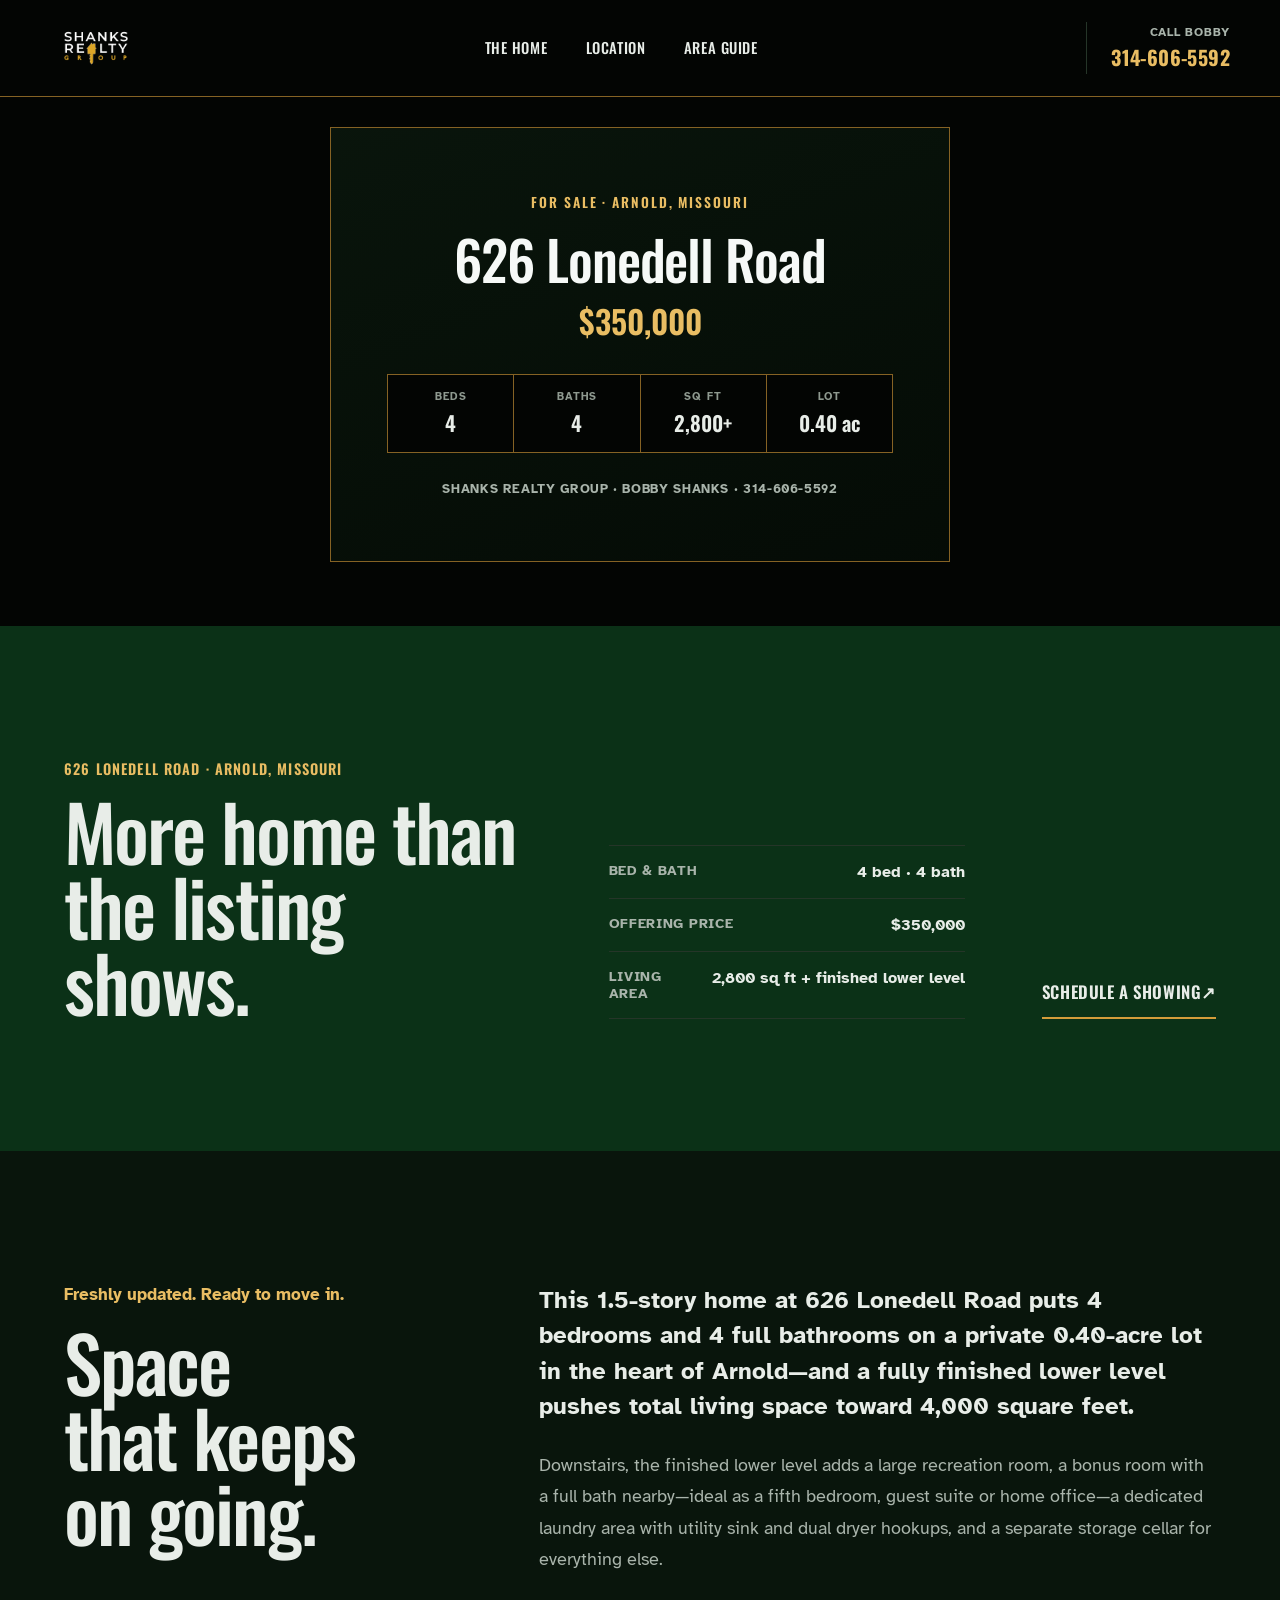
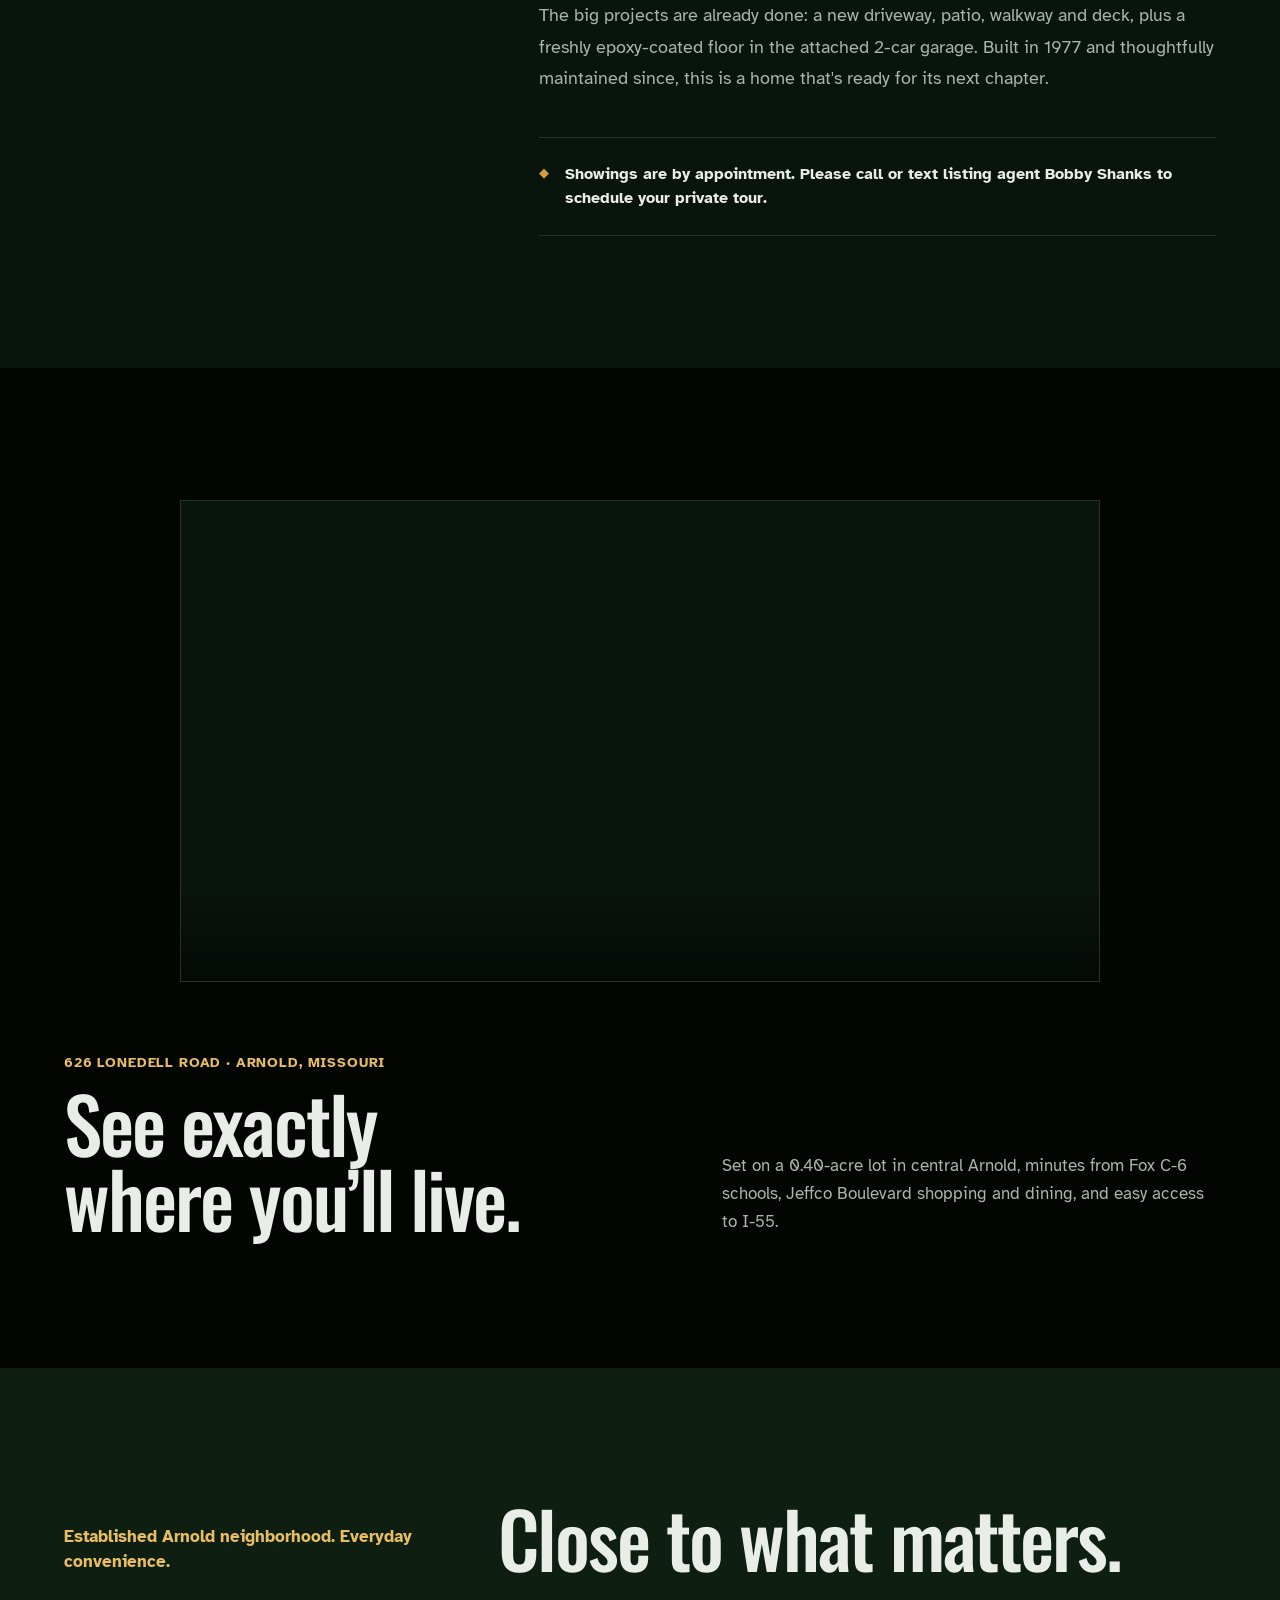
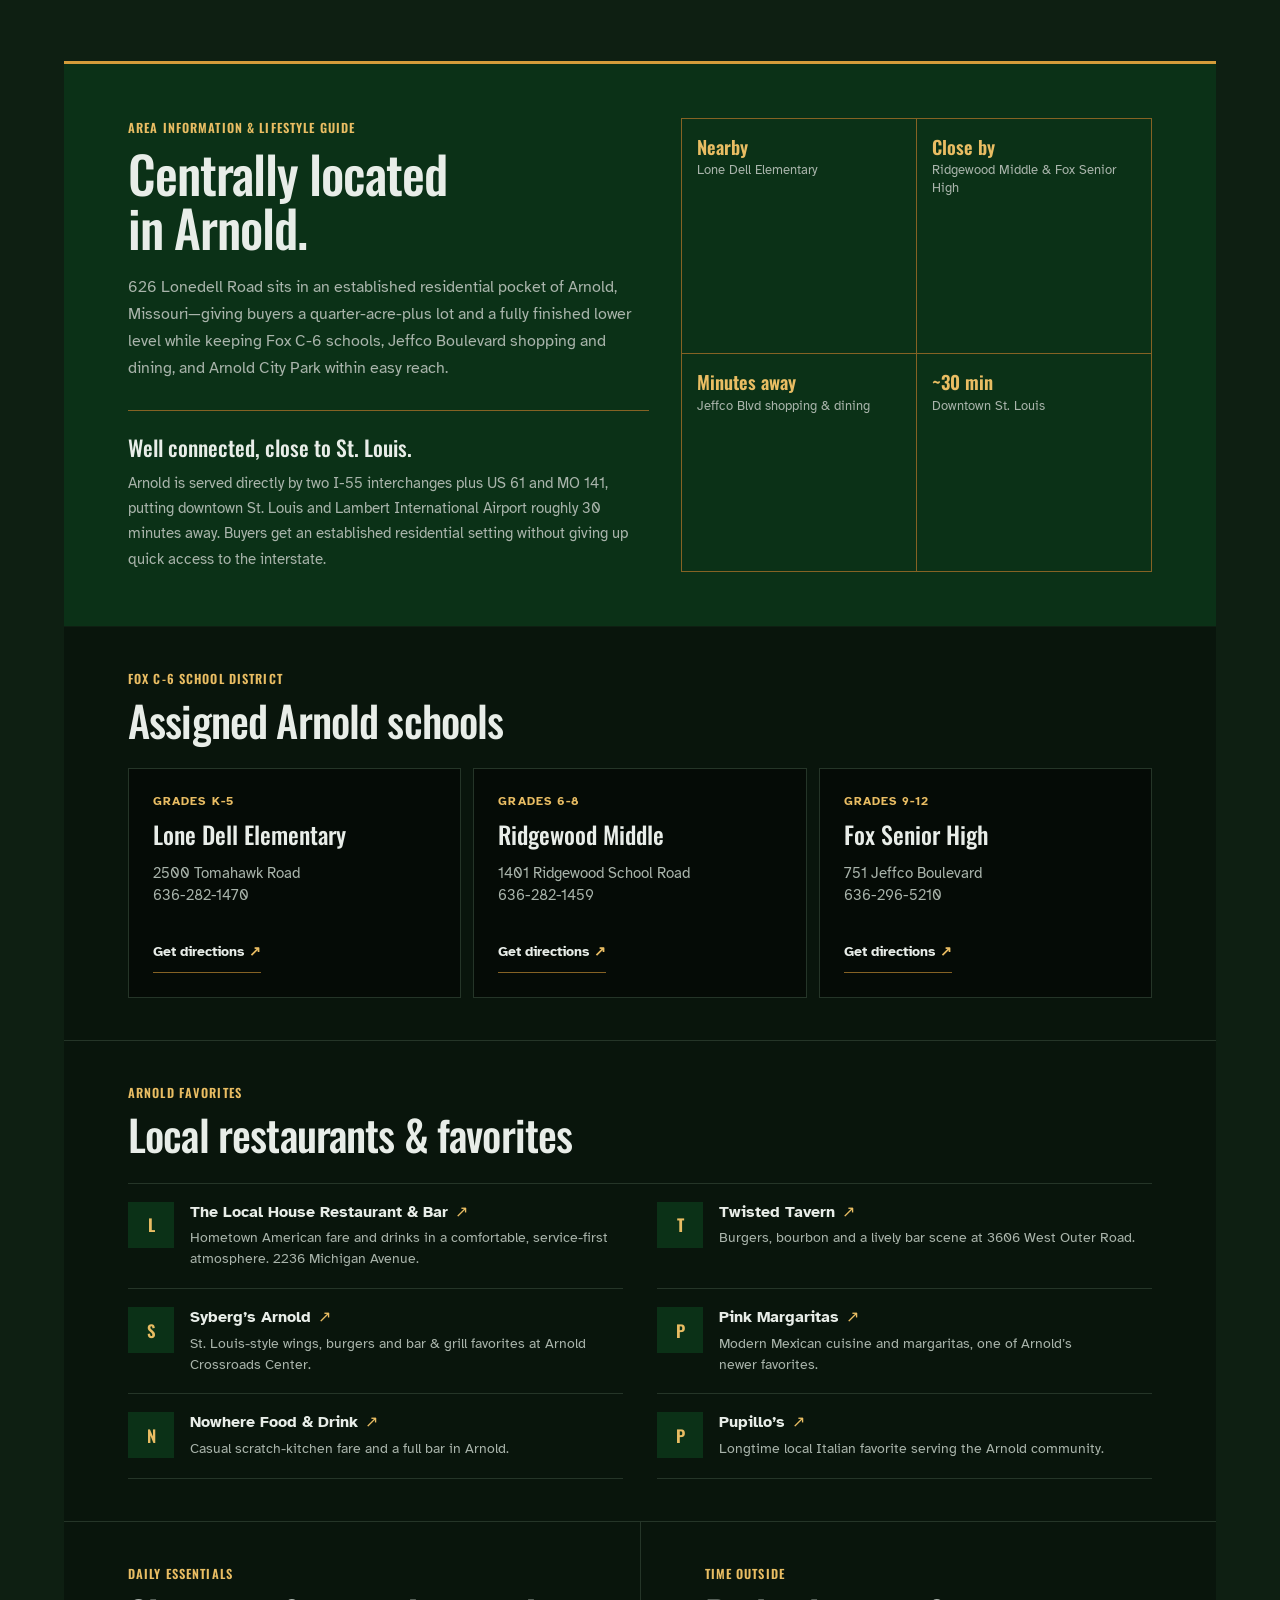
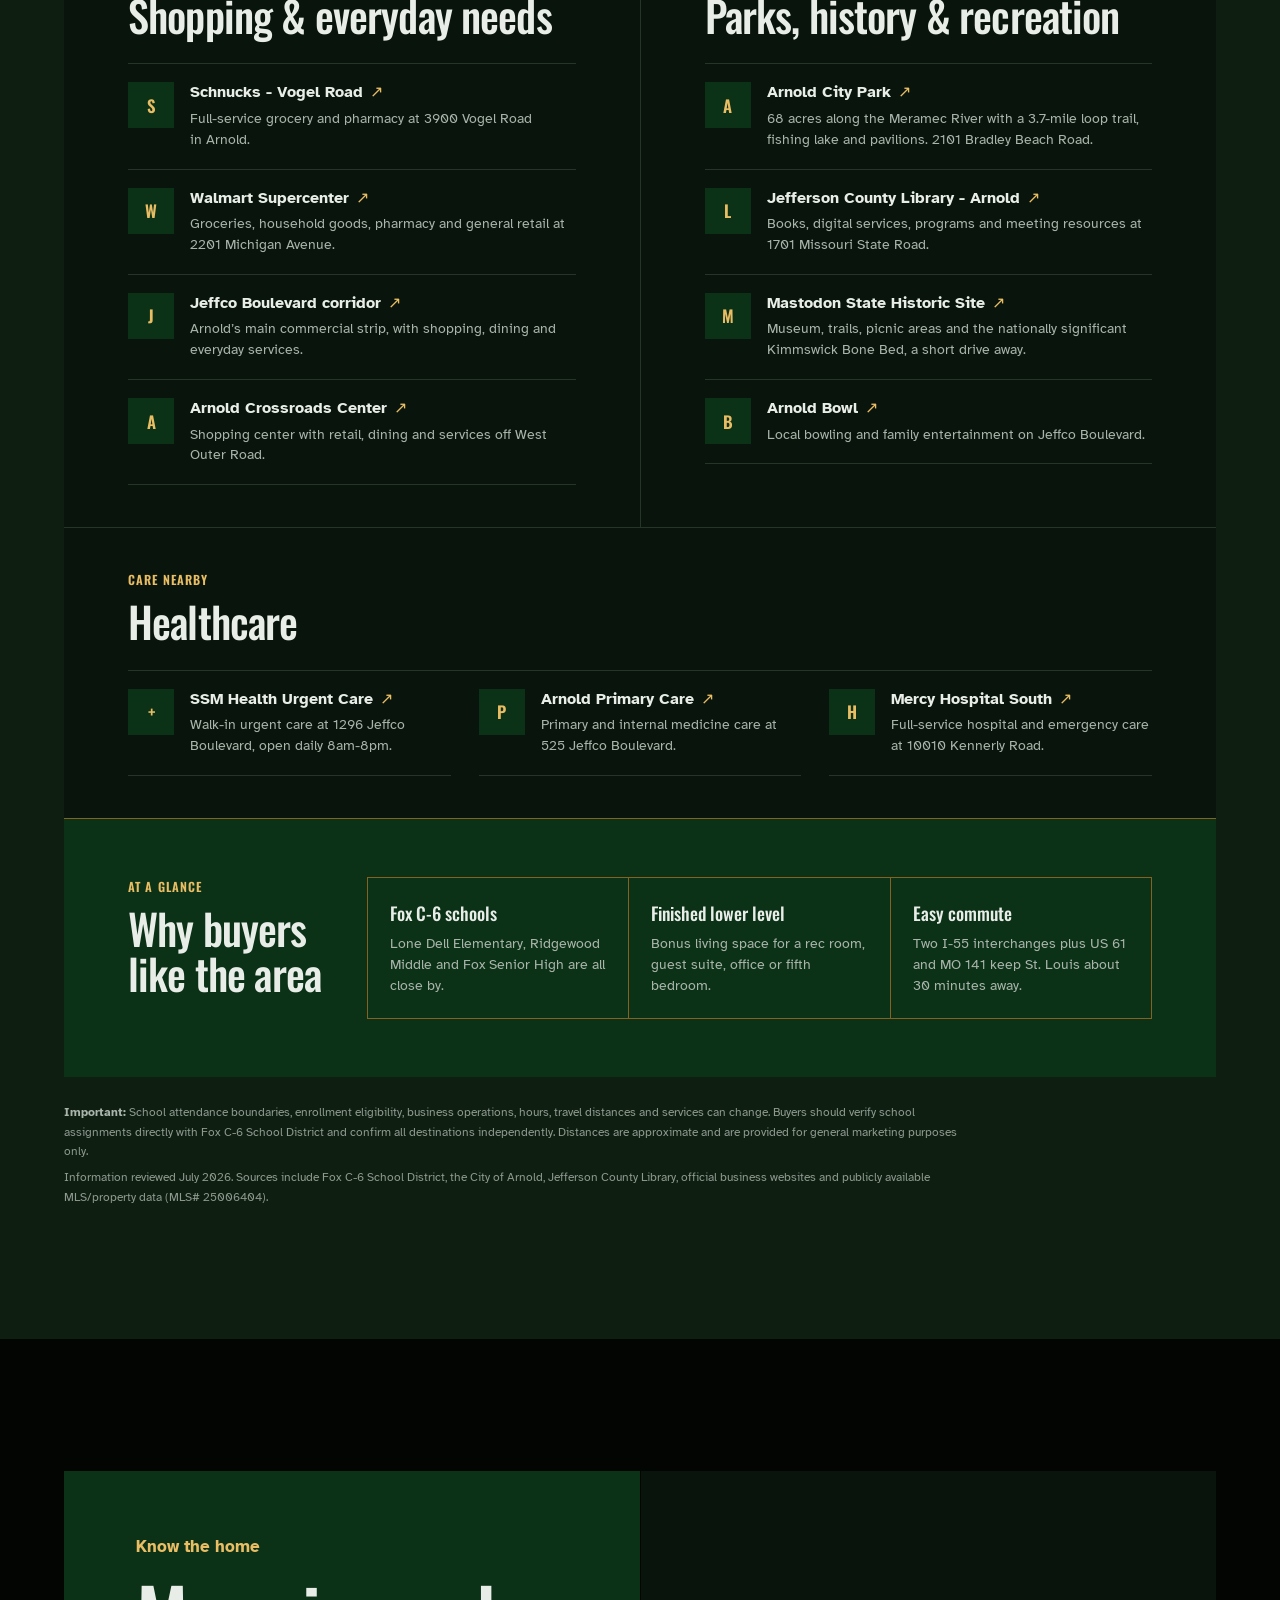
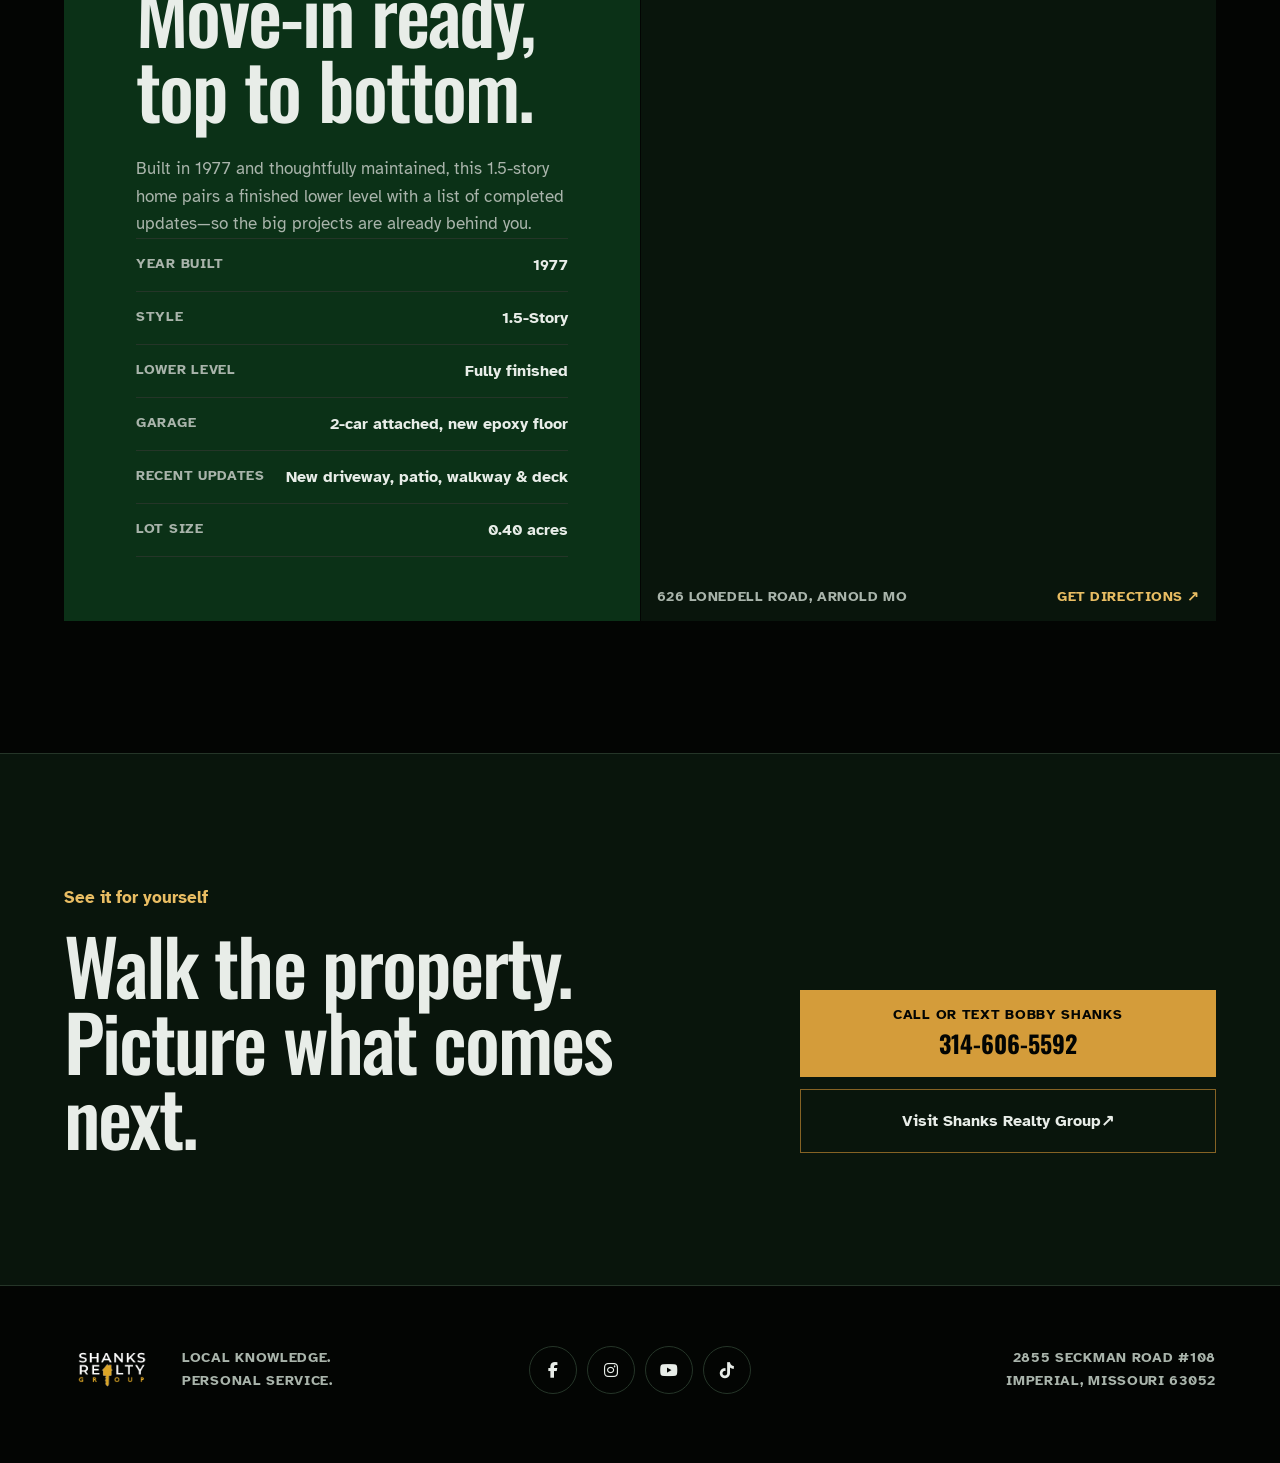
==== commit 7712febb: "Rebuild listing site with real 626 Lonedell Road data Replace all Binning Road land-listing content " ====
--- a/index.html
+++ b/index.html
@@ -3,10 +3,10 @@
   <head>
     <meta charset="utf-8">
     <meta name="viewport" content="width=device-width, initial-scale=1, viewport-fit=cover">
-    <title>3751 Binning Road | 4.85 Acres in Imperial, Missouri</title>
+    <title>626 Lonedell Road | Arnold, Missouri</title>
     <meta
       name="description"
-      content="Explore 4.85 acres for sale at 3751 Binning Road, Lot 3B, in Imperial, Missouri. Offered by Bobby Shanks of Shanks Realty Group."
+      content="626 Lonedell Road, Arnold, Missouri — a 4 bed, 4 bath home with a fully finished lower level near 4,000 total square feet on a 0.40-acre lot. Offered at $350,000 by Bobby Shanks of Shanks Realty Group."
     >
     <link rel="preconnect" href="https://fonts.googleapis.com">
     <link rel="preconnect" href="https://fonts.gstatic.com" crossorigin>
@@ -38,8 +38,8 @@
         </button>
 
         <nav class="primary-nav" id="primary-nav" aria-label="Property navigation">
-          <a href="#opportunity">The opportunity</a>
-          <a href="#property">The property</a>
+          <a href="#opportunity">The home</a>
+          <a href="#property">Location</a>
           <a href="#community">Area guide</a>
         </nav>
 
@@ -52,111 +52,127 @@
 
     <main id="main-content">
       <section class="listing-hero" aria-labelledby="listing-title">
-        <h1 class="sr-only" id="listing-title">4.85 acres for sale at 3751 Binning Road in Imperial, Missouri</h1>
-        <img
-          src="./assets/final-listing.jpg"
-          width="1536"
-          height="1024"
-          fetchpriority="high"
-          decoding="async"
-          alt="4.85 acres for sale at 3751 Binning Road, presented by Shanks Realty Group"
-        >
+        <h1 class="sr-only" id="listing-title">626 Lonedell Road, Arnold, Missouri</h1>
+        <div class="hero-card">
+          <p class="hero-eyebrow">For Sale · Arnold, Missouri</p>
+          <p class="hero-address">626 Lonedell Road</p>
+          <p class="hero-price">$350,000</p>
+          <dl class="hero-stats">
+            <div>
+              <dt>Beds</dt>
+              <dd>4</dd>
+            </div>
+            <div>
+              <dt>Baths</dt>
+              <dd>4</dd>
+            </div>
+            <div>
+              <dt>Sq Ft</dt>
+              <dd>2,800+</dd>
+            </div>
+            <div>
+              <dt>Lot</dt>
+              <dd>0.40 ac</dd>
+            </div>
+          </dl>
+          <p class="hero-agent">Shanks Realty Group · Bobby Shanks · 314-606-5592</p>
+        </div>
       </section>
 
       <section class="property-intro" aria-label="Listing summary">
         <div class="intro-copy">
-          <p class="listing-label">Lot 3B · Imperial, Missouri</p>
-          <h2>A rare canvas<br>close to home.</h2>
+          <p class="listing-label">626 Lonedell Road · Arnold, Missouri</p>
+          <h2>More home than<br>the listing shows.</h2>
         </div>
         <dl class="property-facts">
           <div>
-            <dt>Homesite</dt>
-            <dd>4.85 acres</dd>
+            <dt>Bed &amp; bath</dt>
+            <dd>4 bed · 4 bath</dd>
           </div>
           <div>
             <dt>Offering price</dt>
-            <dd>$106,700</dd>
-          </div>
-          <div>
-            <dt>School district</dt>
-            <dd>Fox C-6 / Seckman</dd>
+            <dd>$350,000</dd>
+          </div>
+          <div>
+            <dt>Living area</dt>
+            <dd>2,800 sq ft + finished lower level</dd>
           </div>
         </dl>
-        <a class="text-link" href="#contact">Schedule a walk <span aria-hidden="true">↗</span></a>
+        <a class="text-link" href="#contact">Schedule a showing <span aria-hidden="true">↗</span></a>
       </section>
 
       <section class="opportunity" id="opportunity">
         <div class="section-heading">
-          <p>Room to build. Freedom to imagine.</p>
-          <h2>Nearly five acres of possibility.</h2>
+          <p>Freshly updated. Ready to move in.</p>
+          <h2>Space that keeps on going.</h2>
         </div>
 
         <div class="story-copy">
-          <p class="lead">Nearly 5 acres of opportunity in Imperial! Lot 3B at 3751 Binning Road offers endless possibilities. Build the large custom home you have always imagined, create a private family compound, establish your own recreational getaway, or enjoy it as a small hunting property close to home.</p>
-
-          <p>Whether you are dreaming of a peaceful homesite with room to spread out, space for additional family residences, or simply a private piece of land to call your own, this property delivers the freedom and flexibility that are becoming increasingly difficult to find.</p>
-
-          <p>Bring your builder, your plans, and your vision. Opportunities like this do not come along often—especially at such a great price. Schedule a time to walk the property and see everything Lot 3B has to offer!</p>
+          <p class="lead">This 1.5-story home at 626 Lonedell Road puts 4 bedrooms and 4 full bathrooms on a private 0.40-acre lot in the heart of Arnold—and a fully finished lower level pushes total living space toward 4,000 square feet.</p>
+
+          <p>Downstairs, the finished lower level adds a large recreation room, a bonus room with a full bath nearby—ideal as a fifth bedroom, guest suite or home office—a dedicated laundry area with utility sink and dual dryer hookups, and a separate storage cellar for everything else.</p>
+
+          <p>The big projects are already done: a new driveway, patio, walkway and deck, plus a freshly epoxy-coated floor in the attached 2-car garage. Built in 1977 and thoughtfully maintained since, this is a home that's ready for its next chapter.</p>
 
           <aside class="viewing-note">
             <span aria-hidden="true">◆</span>
-            <p>Enter property at large sign and follow the property markers during viewing. Please text listing agent prior to entering property.</p>
+            <p>Showings are by appointment. Please call or text listing agent Bobby Shanks to schedule your private tour.</p>
           </aside>
         </div>
       </section>
 
       <section class="property-visual" id="property" aria-labelledby="property-map-title">
         <div class="aerial-frame">
-          <img
-            src="./assets/lot-3b-aerial.jpg"
-            width="1448"
-            height="1086"
+          <iframe
+            src="https://www.openstreetmap.org/export/embed.html?bbox=-90.370569%2C38.448809%2C-90.364569%2C38.452809&amp;layer=mapnik&amp;marker=38.450809%2C-90.367569"
+            width="100%"
+            height="480"
             loading="lazy"
-            decoding="async"
-            alt="Aerial view outlining the 4.85-acre Lot 3B along Binning Road"
-          >
+            referrerpolicy="no-referrer-when-downgrade"
+            title="Map centered on 626 Lonedell Road, Arnold, Missouri"
+          ></iframe>
         </div>
         <div class="visual-caption">
           <div>
-            <p>3751 Binning Road · Lot 3B</p>
-            <h2 id="property-map-title">Your vision starts inside these lines.</h2>
-          </div>
-          <p>Wooded acreage, road frontage and room to create something distinctly your own—within easy reach of Imperial, Arnold and Interstate 55.</p>
+            <p>626 Lonedell Road · Arnold, Missouri</p>
+            <h2 id="property-map-title">See exactly where you’ll live.</h2>
+          </div>
+          <p>Set on a 0.40-acre lot in central Arnold, minutes from Fox C-6 schools, Jeffco Boulevard shopping and dining, and easy access to I-55.</p>
         </div>
       </section>
 
       <section class="community" id="community">
         <div class="community-heading">
-          <p>Country-style privacy. Everyday convenience.</p>
+          <p>Established Arnold neighborhood. Everyday convenience.</p>
           <h2>Close to what matters.</h2>
         </div>
 
         <div class="community-summary">
           <div class="community-summary-copy">
             <p class="guide-label">Area information &amp; lifestyle guide</p>
-            <h3>Country-style privacy with everyday convenience.</h3>
-            <p>This scenic Imperial location gives buyers space for a custom home, family compound, recreation or a private retreat—while keeping Seckman schools, Imperial Main Street, groceries, dining and major roads within easy reach.</p>
+            <h3>Centrally located in Arnold.</h3>
+            <p>626 Lonedell Road sits in an established residential pocket of Arnold, Missouri—giving buyers a quarter-acre-plus lot and a fully finished lower level while keeping Fox C-6 schools, Jeffco Boulevard shopping and dining, and Arnold City Park within easy reach.</p>
             <div class="connection-copy">
-              <h4>Well connected, without giving up space.</h4>
-              <p>The property sits near the Seckman Road corridor with convenient access to Imperial, Arnold and Interstate 55. Buyers can enjoy a private acreage setting while remaining close to schools and daily essentials.</p>
+              <h4>Well connected, close to St. Louis.</h4>
+              <p>Arnold is served directly by two I-55 interchanges plus US 61 and MO 141, putting downtown St. Louis and Lambert International Airport roughly 30 minutes away. Buyers get an established residential setting without giving up quick access to the interstate.</p>
             </div>
           </div>
           <dl class="community-highlights">
             <div>
-              <dt>~2 miles</dt>
-              <dd>Seckman schools</dd>
-            </div>
-            <div>
-              <dt>~1.3 miles</dt>
-              <dd>Save A Lot grocery</dd>
-            </div>
-            <div>
-              <dt>~3.2 miles</dt>
-              <dd>Schnucks - Arnold</dd>
-            </div>
-            <div>
               <dt>Nearby</dt>
-              <dd>Imperial Main Street</dd>
+              <dd>Lone Dell Elementary</dd>
+            </div>
+            <div>
+              <dt>Close by</dt>
+              <dd>Ridgewood Middle &amp; Fox Senior High</dd>
+            </div>
+            <div>
+              <dt>Minutes away</dt>
+              <dd>Jeffco Blvd shopping &amp; dining</dd>
+            </div>
+            <div>
+              <dt>~30 min</dt>
+              <dd>Downtown St. Louis</dd>
             </div>
           </dl>
         </div>
@@ -165,59 +181,59 @@
           <section class="area-guide-panel schools-panel" aria-labelledby="schools-title">
             <div class="guide-section-heading">
               <p>Fox C-6 School District</p>
-              <h3 id="schools-title">Assigned Seckman schools</h3>
+              <h3 id="schools-title">Assigned Arnold schools</h3>
             </div>
             <div class="school-grid">
               <article class="school-card">
                 <p>Grades K-5</p>
-                <h4>Seckman Elementary</h4>
-                <address>2824 Seckman Road<br>636-296-2030</address>
-                <a href="https://www.google.com/maps/search/?api=1&amp;query=Seckman+Elementary+2824+Seckman+Road+Imperial+MO" target="_blank" rel="noopener noreferrer">Approx. 2.1 miles <span aria-hidden="true">↗</span></a>
+                <h4>Lone Dell Elementary</h4>
+                <address>2500 Tomahawk Road<br>636-282-1470</address>
+                <a href="https://www.google.com/maps/search/?api=1&amp;query=Lone+Dell+Elementary+2500+Tomahawk+Road+Arnold+MO" target="_blank" rel="noopener noreferrer">Get directions <span aria-hidden="true">↗</span></a>
               </article>
               <article class="school-card">
                 <p>Grades 6-8</p>
-                <h4>Seckman Middle</h4>
-                <address>2840 Seckman Road<br>636-296-5707</address>
-                <a href="https://www.google.com/maps/search/?api=1&amp;query=Seckman+Middle+2840+Seckman+Road+Imperial+MO" target="_blank" rel="noopener noreferrer">Approx. 2.0 miles <span aria-hidden="true">↗</span></a>
+                <h4>Ridgewood Middle</h4>
+                <address>1401 Ridgewood School Road<br>636-282-1459</address>
+                <a href="https://www.google.com/maps/search/?api=1&amp;query=Ridgewood+Middle+School+1401+Ridgewood+School+Road+Arnold+MO" target="_blank" rel="noopener noreferrer">Get directions <span aria-hidden="true">↗</span></a>
               </article>
               <article class="school-card">
                 <p>Grades 9-12</p>
-                <h4>Seckman Senior High</h4>
-                <address>2800 Seckman Road<br>636-282-1485</address>
-                <a href="https://www.google.com/maps/search/?api=1&amp;query=Seckman+Senior+High+2800+Seckman+Road+Imperial+MO" target="_blank" rel="noopener noreferrer">Approx. 2.2 miles <span aria-hidden="true">↗</span></a>
+                <h4>Fox Senior High</h4>
+                <address>751 Jeffco Boulevard<br>636-296-5210</address>
+                <a href="https://www.google.com/maps/search/?api=1&amp;query=Fox+Senior+High+751+Jeffco+Boulevard+Arnold+MO" target="_blank" rel="noopener noreferrer">Get directions <span aria-hidden="true">↗</span></a>
               </article>
             </div>
           </section>
 
           <section class="area-guide-panel restaurants-panel" aria-labelledby="restaurants-title">
             <div class="guide-section-heading">
-              <p>Imperial favorites</p>
+              <p>Arnold favorites</p>
               <h3 id="restaurants-title">Local restaurants &amp; favorites</h3>
             </div>
             <div class="guide-list">
-              <a class="guide-item" href="https://www.google.com/maps/search/?api=1&amp;query=Frankie+Gianinos+1209+Main+Street+Imperial+MO" target="_blank" rel="noopener noreferrer">
-                <span class="guide-marker" aria-hidden="true">F</span>
-                <span><strong>Frankie Gianino’s</strong><small>Locally owned family dining with Italian-American favorites, private dining and catering. 1209 Main Street.</small></span>
-              </a>
-              <a class="guide-item" href="https://www.google.com/maps/search/?api=1&amp;query=At+Sunrise+1277+Imperial+Main+Street+Imperial+MO" target="_blank" rel="noopener noreferrer">
+              <a class="guide-item" href="https://www.google.com/maps/search/?api=1&amp;query=The+Local+House+2236+Michigan+Avenue+Arnold+MO" target="_blank" rel="noopener noreferrer">
+                <span class="guide-marker" aria-hidden="true">L</span>
+                <span><strong>The Local House Restaurant &amp; Bar</strong><small>Hometown American fare and drinks in a comfortable, service-first atmosphere. 2236 Michigan Avenue.</small></span>
+              </a>
+              <a class="guide-item" href="https://www.google.com/maps/search/?api=1&amp;query=Twisted+Tavern+3606+West+Outer+Road+Arnold+MO" target="_blank" rel="noopener noreferrer">
+                <span class="guide-marker" aria-hidden="true">T</span>
+                <span><strong>Twisted Tavern</strong><small>Burgers, bourbon and a lively bar scene at 3606 West Outer Road.</small></span>
+              </a>
+              <a class="guide-item" href="https://www.google.com/maps/search/?api=1&amp;query=Sybergs+Arnold+249+Arnold+Crossroads+Center+Arnold+MO" target="_blank" rel="noopener noreferrer">
                 <span class="guide-marker" aria-hidden="true">S</span>
-                <span><strong>At Sunrise</strong><small>Bright, family-owned breakfast and brunch spot known for pancakes, omelets and creative morning favorites. 1277 Imperial Main.</small></span>
-              </a>
-              <a class="guide-item" href="https://www.google.com/maps/search/?api=1&amp;query=Detour+Grill+2855+Seckman+Road+Imperial+MO" target="_blank" rel="noopener noreferrer">
-                <span class="guide-marker" aria-hidden="true">D</span>
-                <span><strong>Detour Grill &amp; Bar</strong><small>Burgers, St. Louis-style pizza, prime rib, fried chicken, weekly specials and a patio. 2855 Seckman Road.</small></span>
-              </a>
-              <a class="guide-item" href="https://www.google.com/maps/search/?api=1&amp;query=Adelitas+1235+Imperial+Main+Imperial+MO" target="_blank" rel="noopener noreferrer">
-                <span class="guide-marker" aria-hidden="true">A</span>
-                <span><strong>Adelita’s Mexican Cuisine</strong><small>Fresh Mexican favorites including street corn, quesabirria and margaritas. 1235 Imperial Main.</small></span>
-              </a>
-              <a class="guide-item" href="https://www.google.com/maps/search/?api=1&amp;query=China+Wok+1255+Main+Street+Imperial+MO" target="_blank" rel="noopener noreferrer">
-                <span class="guide-marker" aria-hidden="true">C</span>
-                <span><strong>China Wok</strong><small>Convenient local Chinese takeout and delivery on Imperial Main Street. 1255 Main Street.</small></span>
-              </a>
-              <a class="guide-item" href="https://www.google.com/maps/search/?api=1&amp;query=Bobs+Drive+In+5166+US+Highway+61+67+Imperial+MO" target="_blank" rel="noopener noreferrer">
-                <span class="guide-marker" aria-hidden="true">B</span>
-                <span><strong>Bob’s Drive-In</strong><small>Classic American comfort food with convenient pickup and delivery. 5166 US Highway 61-67.</small></span>
+                <span><strong>Syberg’s Arnold</strong><small>St. Louis-style wings, burgers and bar &amp; grill favorites at Arnold Crossroads Center.</small></span>
+              </a>
+              <a class="guide-item" href="https://www.google.com/maps/search/?api=1&amp;query=Pink+Margaritas+Modern+Mexican+Cuisine+Arnold+MO" target="_blank" rel="noopener noreferrer">
+                <span class="guide-marker" aria-hidden="true">P</span>
+                <span><strong>Pink Margaritas</strong><small>Modern Mexican cuisine and margaritas, one of Arnold’s newer favorites.</small></span>
+              </a>
+              <a class="guide-item" href="https://www.google.com/maps/search/?api=1&amp;query=Nowhere+Food+%26+Drink+Arnold+MO" target="_blank" rel="noopener noreferrer">
+                <span class="guide-marker" aria-hidden="true">N</span>
+                <span><strong>Nowhere Food &amp; Drink</strong><small>Casual scratch-kitchen fare and a full bar in Arnold.</small></span>
+              </a>
+              <a class="guide-item" href="https://www.google.com/maps/search/?api=1&amp;query=Pupillos+Arnold+MO" target="_blank" rel="noopener noreferrer">
+                <span class="guide-marker" aria-hidden="true">P</span>
+                <span><strong>Pupillo’s</strong><small>Longtime local Italian favorite serving the Arnold community.</small></span>
               </a>
             </div>
           </section>
@@ -228,21 +244,21 @@
               <h3 id="shopping-title">Shopping &amp; everyday needs</h3>
             </div>
             <div class="guide-list">
-              <a class="guide-item" href="https://www.google.com/maps/search/?api=1&amp;query=Save+A+Lot+Imperial+MO" target="_blank" rel="noopener noreferrer">
-                <span class="guide-marker" aria-hidden="true">G</span>
-                <span><strong>Save A Lot</strong><small>Nearby neighborhood grocery option, approximately 1.3 miles from the property.</small></span>
-              </a>
               <a class="guide-item" href="https://www.google.com/maps/search/?api=1&amp;query=Schnucks+3900+Vogel+Road+Arnold+MO" target="_blank" rel="noopener noreferrer">
                 <span class="guide-marker" aria-hidden="true">S</span>
-                <span><strong>Schnucks - Richardson Road</strong><small>Full-service grocery and pharmacy at 3900 Vogel Road in Arnold.</small></span>
-              </a>
-              <a class="guide-item" href="https://www.google.com/maps/search/?api=1&amp;query=Walmart+2201+Michigan+Avenue+Arnold+MO" target="_blank" rel="noopener noreferrer">
+                <span><strong>Schnucks - Vogel Road</strong><small>Full-service grocery and pharmacy at 3900 Vogel Road in Arnold.</small></span>
+              </a>
+              <a class="guide-item" href="https://www.google.com/maps/search/?api=1&amp;query=Walmart+Supercenter+2201+Michigan+Avenue+Arnold+MO" target="_blank" rel="noopener noreferrer">
                 <span class="guide-marker" aria-hidden="true">W</span>
                 <span><strong>Walmart Supercenter</strong><small>Groceries, household goods, pharmacy and general retail at 2201 Michigan Avenue.</small></span>
               </a>
-              <a class="guide-item" href="https://www.google.com/maps/search/?api=1&amp;query=Stuckmeyers+Farm+249+Schneider+Drive+Fenton+MO" target="_blank" rel="noopener noreferrer">
-                <span class="guide-marker" aria-hidden="true">F</span>
-                <span><strong>Stuckmeyer’s Farm &amp; Market</strong><small>Longtime family farm market and greenhouse serving the Arnold/Fenton area.</small></span>
+              <a class="guide-item" href="https://www.google.com/maps/search/?api=1&amp;query=Jeffco+Boulevard+Arnold+MO" target="_blank" rel="noopener noreferrer">
+                <span class="guide-marker" aria-hidden="true">J</span>
+                <span><strong>Jeffco Boulevard corridor</strong><small>Arnold’s main commercial strip, with shopping, dining and everyday services.</small></span>
+              </a>
+              <a class="guide-item" href="https://www.google.com/maps/search/?api=1&amp;query=Arnold+Crossroads+Center+Arnold+MO" target="_blank" rel="noopener noreferrer">
+                <span class="guide-marker" aria-hidden="true">A</span>
+                <span><strong>Arnold Crossroads Center</strong><small>Shopping center with retail, dining and services off West Outer Road.</small></span>
               </a>
             </div>
           </section>
@@ -253,21 +269,21 @@
               <h3 id="recreation-title">Parks, history &amp; recreation</h3>
             </div>
             <div class="guide-list">
-              <a class="guide-item" href="https://www.google.com/maps/search/?api=1&amp;query=Mastodon+State+Historic+Site+1050+Charles+J+Becker+Drive+Imperial+MO" target="_blank" rel="noopener noreferrer">
-                <span class="guide-marker" aria-hidden="true">M</span>
-                <span><strong>Mastodon State Historic Site</strong><small>Museum, three trails, picnic areas, playground and the nationally significant Kimmswick Bone Bed.</small></span>
-              </a>
-              <a class="guide-item" href="https://www.google.com/maps/search/?api=1&amp;query=Imperial+Bowl+6045+West+Outer+Road+Imperial+MO" target="_blank" rel="noopener noreferrer">
-                <span class="guide-marker" aria-hidden="true">B</span>
-                <span><strong>Imperial Bowl</strong><small>Local bowling and family entertainment at 6045 West Outer Road.</small></span>
+              <a class="guide-item" href="https://www.google.com/maps/search/?api=1&amp;query=Arnold+City+Park+2101+Bradley+Beach+Road+Arnold+MO" target="_blank" rel="noopener noreferrer">
+                <span class="guide-marker" aria-hidden="true">A</span>
+                <span><strong>Arnold City Park</strong><small>68 acres along the Meramec River with a 3.7-mile loop trail, fishing lake and pavilions. 2101 Bradley Beach Road.</small></span>
               </a>
               <a class="guide-item" href="https://www.google.com/maps/search/?api=1&amp;query=Jefferson+County+Library+1701+Missouri+State+Road+Arnold+MO" target="_blank" rel="noopener noreferrer">
                 <span class="guide-marker" aria-hidden="true">L</span>
                 <span><strong>Jefferson County Library - Arnold</strong><small>Books, digital services, programs and meeting resources at 1701 Missouri State Road.</small></span>
               </a>
-              <a class="guide-item" href="https://www.google.com/maps/search/?api=1&amp;query=Historic+Kimmswick+Missouri" target="_blank" rel="noopener noreferrer">
-                <span class="guide-marker" aria-hidden="true">K</span>
-                <span><strong>Historic Kimmswick</strong><small>Nearby river town known for local shops, restaurants, festivals and historic character.</small></span>
+              <a class="guide-item" href="https://www.google.com/maps/search/?api=1&amp;query=Mastodon+State+Historic+Site+1050+Charles+J+Becker+Drive+Imperial+MO" target="_blank" rel="noopener noreferrer">
+                <span class="guide-marker" aria-hidden="true">M</span>
+                <span><strong>Mastodon State Historic Site</strong><small>Museum, trails, picnic areas and the nationally significant Kimmswick Bone Bed, a short drive away.</small></span>
+              </a>
+              <a class="guide-item" href="https://www.google.com/maps/search/?api=1&amp;query=Arnold+Bowl+Jeffco+Boulevard+Arnold+MO" target="_blank" rel="noopener noreferrer">
+                <span class="guide-marker" aria-hidden="true">B</span>
+                <span><strong>Arnold Bowl</strong><small>Local bowling and family entertainment on Jeffco Boulevard.</small></span>
               </a>
             </div>
           </section>
@@ -278,13 +294,13 @@
               <h3 id="healthcare-title">Healthcare</h3>
             </div>
             <div class="guide-list">
-              <a class="guide-item" href="https://www.google.com/maps/search/?api=1&amp;query=Mercy+GoHealth+Urgent+Care+1125+Imperial+Main+Imperial+MO" target="_blank" rel="noopener noreferrer">
+              <a class="guide-item" href="https://www.google.com/maps/search/?api=1&amp;query=SSM+Health+Urgent+Care+1296+Jeffco+Boulevard+Arnold+MO" target="_blank" rel="noopener noreferrer">
                 <span class="guide-marker" aria-hidden="true">+</span>
-                <span><strong>Mercy-GoHealth Urgent Care</strong><small>Walk-in urgent care at 1125 Imperial Main Street, open seven days a week.</small></span>
-              </a>
-              <a class="guide-item" href="https://www.google.com/maps/search/?api=1&amp;query=Mercy+Clinic+Primary+Care+1254+Main+Street+Imperial+MO" target="_blank" rel="noopener noreferrer">
+                <span><strong>SSM Health Urgent Care</strong><small>Walk-in urgent care at 1296 Jeffco Boulevard, open daily 8am-8pm.</small></span>
+              </a>
+              <a class="guide-item" href="https://www.google.com/maps/search/?api=1&amp;query=Arnold+Primary+Care+525+Jeffco+Boulevard+Arnold+MO" target="_blank" rel="noopener noreferrer">
                 <span class="guide-marker" aria-hidden="true">P</span>
-                <span><strong>Mercy Clinic Primary Care</strong><small>Primary care services at 1254 Main Street in Imperial.</small></span>
+                <span><strong>Arnold Primary Care</strong><small>Primary and internal medicine care at 525 Jeffco Boulevard.</small></span>
               </a>
               <a class="guide-item" href="https://www.google.com/maps/search/?api=1&amp;query=Mercy+Hospital+South+10010+Kennerly+Road+St+Louis+MO" target="_blank" rel="noopener noreferrer">
                 <span class="guide-marker" aria-hidden="true">H</span>
@@ -300,55 +316,61 @@
             <h3 id="area-reasons-title">Why buyers like the area</h3>
           </div>
           <div class="area-reasons">
-            <p><strong>Seckman campus</strong><span>Elementary, middle and high schools are concentrated nearby.</span></p>
-            <p><strong>Acreage lifestyle</strong><span>Space for a custom build, recreation, privacy and future possibilities.</span></p>
-            <p><strong>Metro access</strong><span>Convenient connections to Imperial, Arnold, I-55 and the greater St. Louis area.</span></p>
+            <p><strong>Fox C-6 schools</strong><span>Lone Dell Elementary, Ridgewood Middle and Fox Senior High are all close by.</span></p>
+            <p><strong>Finished lower level</strong><span>Bonus living space for a rec room, guest suite, office or fifth bedroom.</span></p>
+            <p><strong>Easy commute</strong><span>Two I-55 interchanges plus US 61 and MO 141 keep St. Louis about 30 minutes away.</span></p>
           </div>
         </aside>
 
         <div class="area-guide-meta">
           <div>
             <p><strong>Important:</strong> School attendance boundaries, enrollment eligibility, business operations, hours, travel distances and services can change. Buyers should verify school assignments directly with Fox C-6 School District and confirm all destinations independently. Distances are approximate and are provided for general marketing purposes only.</p>
-            <p>Information reviewed July 2026. Sources include Fox C-6 School District, Missouri State Parks, Mercy, Jefferson County Library, official business websites and publicly available property/area data.</p>
-          </div>
-          <a class="download-link" href="./assets/3751_Binning_Area_Guide_CORRECTED.pdf" download>Download the printable area guide <span aria-hidden="true">↓</span></a>
+            <p>Information reviewed July 2026. Sources include Fox C-6 School District, the City of Arnold, Jefferson County Library, official business websites and publicly available MLS/property data (MLS# 25006404).</p>
+          </div>
         </div>
       </section>
 
       <section class="land-details" aria-labelledby="land-details-title">
         <div class="land-copy">
-          <p>Know the ground</p>
-          <h2 id="land-details-title">See the full survey.</h2>
-          <p>The supplied boundary survey identifies Lot 3B as 4.85 acres within Zoe Acres Three and shows its shape, boundary lines and relationship to Binning Road and neighboring Lot 3A.</p>
-          <div class="document-links">
-            <a href="./assets/Zoe_Acres_Three_Sharpened.pdf" download>Download the property survey <span aria-hidden="true">↓</span></a>
-          </div>
+          <p>Know the home</p>
+          <h2 id="land-details-title">Move-in ready, top to bottom.</h2>
+          <p>Built in 1977 and thoughtfully maintained, this 1.5-story home pairs a finished lower level with a list of completed updates—so the big projects are already behind you.</p>
+          <dl class="property-facts">
+            <div>
+              <dt>Year built</dt>
+              <dd>1977</dd>
+            </div>
+            <div>
+              <dt>Style</dt>
+              <dd>1.5-Story</dd>
+            </div>
+            <div>
+              <dt>Lower level</dt>
+              <dd>Fully finished</dd>
+            </div>
+            <div>
+              <dt>Garage</dt>
+              <dd>2-car attached, new epoxy floor</dd>
+            </div>
+            <div>
+              <dt>Recent updates</dt>
+              <dd>New driveway, patio, walkway &amp; deck</dd>
+            </div>
+            <div>
+              <dt>Lot size</dt>
+              <dd>0.40 acres</dd>
+            </div>
+          </dl>
         </div>
 
         <figure class="survey-figure">
-          <a class="survey-image-link" href="./assets/Zoe_Acres_Three_Sharpened.png" target="_blank" rel="noopener" aria-label="View the full-size property survey in a new tab">
-            <img
-              src="./assets/Zoe_Acres_Three_Sharpened.png"
-              width="2859"
-              height="1968"
-              loading="lazy"
-              decoding="async"
-              alt="Boundary survey of Zoe Acres Three showing the 4.85-acre Lot 3B, neighboring Lot 3A and Binning Road"
-            >
-          </a>
-          <figcaption>Boundary survey · Zoe Acres Three · Lot 3B <span>Open full size ↗</span></figcaption>
-        </figure>
-
-        <figure class="context-figure">
-          <img
-            src="./assets/Screenshot 2026-07-20 120822.jpg"
-            width="1428"
-            height="1190"
+          <iframe
+            src="https://www.openstreetmap.org/export/embed.html?bbox=-90.397569%2C38.430809%2C-90.337569%2C38.470809&amp;layer=mapnik&amp;marker=38.450809%2C-90.367569"
             loading="lazy"
-            decoding="async"
-            alt="Aerial map showing the wooded Binning Road area around the property"
-          >
-          <figcaption>Binning Road aerial context</figcaption>
+            referrerpolicy="no-referrer-when-downgrade"
+            title="Map showing 626 Lonedell Road within the greater Arnold, Missouri area"
+          ></iframe>
+          <figcaption>626 Lonedell Road, Arnold MO <a href="https://www.google.com/maps/dir/?api=1&amp;destination=626+Lonedell+Rd,+Arnold,+MO+63010" target="_blank" rel="noopener noreferrer">Get directions <span aria-hidden="true">↗</span></a></figcaption>
         </figure>
       </section>
 
--- a/styles.css
+++ b/styles.css
@@ -253,13 +253,82 @@
   background: var(--black);
 }
 
-.listing-hero img {
-  width: min(100%, 980px);
-  height: auto;
+.hero-card {
+  width: min(100%, 620px);
+  padding: clamp(36px, 8vw, 64px) clamp(28px, 6vw, 56px);
   border: 1px solid var(--gold-rule);
-  object-fit: contain;
-  object-position: center;
+  background: linear-gradient(160deg, var(--surface-1), var(--black-soft));
+  text-align: center;
   animation: hero-arrival 780ms var(--ease-out) both;
+}
+
+.hero-eyebrow {
+  margin: 0 0 18px;
+  color: var(--gold-bright);
+  font-family: Oswald, Impact, sans-serif;
+  font-size: 0.85rem;
+  font-weight: 600;
+  letter-spacing: 0.14em;
+  text-transform: uppercase;
+}
+
+.hero-address {
+  margin: 0;
+  color: var(--white);
+  font-family: Oswald, Impact, sans-serif;
+  font-size: clamp(2.1rem, 8vw, 3.4rem);
+  font-weight: 500;
+  letter-spacing: -0.02em;
+  line-height: 1.05;
+  text-wrap: balance;
+}
+
+.hero-price {
+  margin: 10px 0 0;
+  color: var(--gold-bright);
+  font-family: Oswald, Impact, sans-serif;
+  font-size: clamp(1.5rem, 5vw, 2rem);
+  font-weight: 600;
+}
+
+.hero-stats {
+  display: grid;
+  grid-template-columns: repeat(4, minmax(0, 1fr));
+  gap: 1px;
+  margin: 30px 0 0;
+  background: var(--gold-rule);
+  border: 1px solid var(--gold-rule);
+}
+
+.hero-stats div {
+  min-width: 0;
+  padding: 14px 6px;
+  background: var(--black);
+}
+
+.hero-stats dt {
+  color: var(--text-subtle);
+  font-size: 0.7rem;
+  font-weight: 700;
+  letter-spacing: 0.08em;
+  text-transform: uppercase;
+}
+
+.hero-stats dd {
+  margin: 4px 0 0;
+  color: var(--text);
+  font-family: Oswald, Impact, sans-serif;
+  font-size: 1.3rem;
+  font-weight: 600;
+}
+
+.hero-agent {
+  margin: 28px 0 0;
+  color: var(--text-muted);
+  font-size: 0.8rem;
+  font-weight: 700;
+  letter-spacing: 0.05em;
+  text-transform: uppercase;
 }
 
 .property-intro {
@@ -448,6 +517,13 @@
   width: 100%;
   height: auto;
   object-fit: contain;
+}
+
+.aerial-frame iframe {
+  width: 100%;
+  height: clamp(320px, 55vw, 480px);
+  border: 0;
+  display: block;
 }
 
 .visual-caption {
@@ -808,8 +884,7 @@
   display: grid;
   grid-template-areas:
     "copy"
-    "survey"
-    "context";
+    "survey";
   gap: 1px;
   padding: var(--section-space) var(--page-gutter);
   background: var(--black);
@@ -852,46 +927,25 @@
   font-weight: 700;
 }
 
-.survey-figure,
-.context-figure {
+.survey-figure {
+  display: flex;
+  flex-direction: column;
   margin: 0;
   overflow: hidden;
   background: var(--surface-1);
   color: var(--text);
-}
-
-.survey-figure {
   grid-area: survey;
 }
 
-.context-figure {
-  grid-area: context;
-}
-
-.survey-figure img,
-.context-figure img {
+.survey-figure iframe {
   width: 100%;
-  height: auto;
-  max-height: 500px;
-}
-
-.survey-image-link {
+  min-height: 280px;
+  flex: 1 1 auto;
+  border: 0;
   display: block;
 }
 
-.survey-figure img {
-  aspect-ratio: 1.45 / 1;
-  background: var(--white);
-  object-fit: contain;
-}
-
-.context-figure img {
-  aspect-ratio: 1.45 / 1;
-  object-fit: cover;
-}
-
-.survey-figure figcaption,
-.context-figure figcaption {
+.survey-figure figcaption {
   min-height: 50px;
   display: flex;
   align-items: center;
@@ -903,7 +957,7 @@
   text-transform: uppercase;
 }
 
-.survey-figure figcaption span {
+.survey-figure figcaption a {
   margin-left: auto;
   padding-left: 18px;
   color: var(--gold-bright);
@@ -1134,9 +1188,7 @@
 
   .land-details {
     grid-template-columns: 1fr 1fr;
-    grid-template-areas:
-      "copy copy"
-      "survey context";
+    grid-template-areas: "copy survey";
   }
 
   .land-copy {
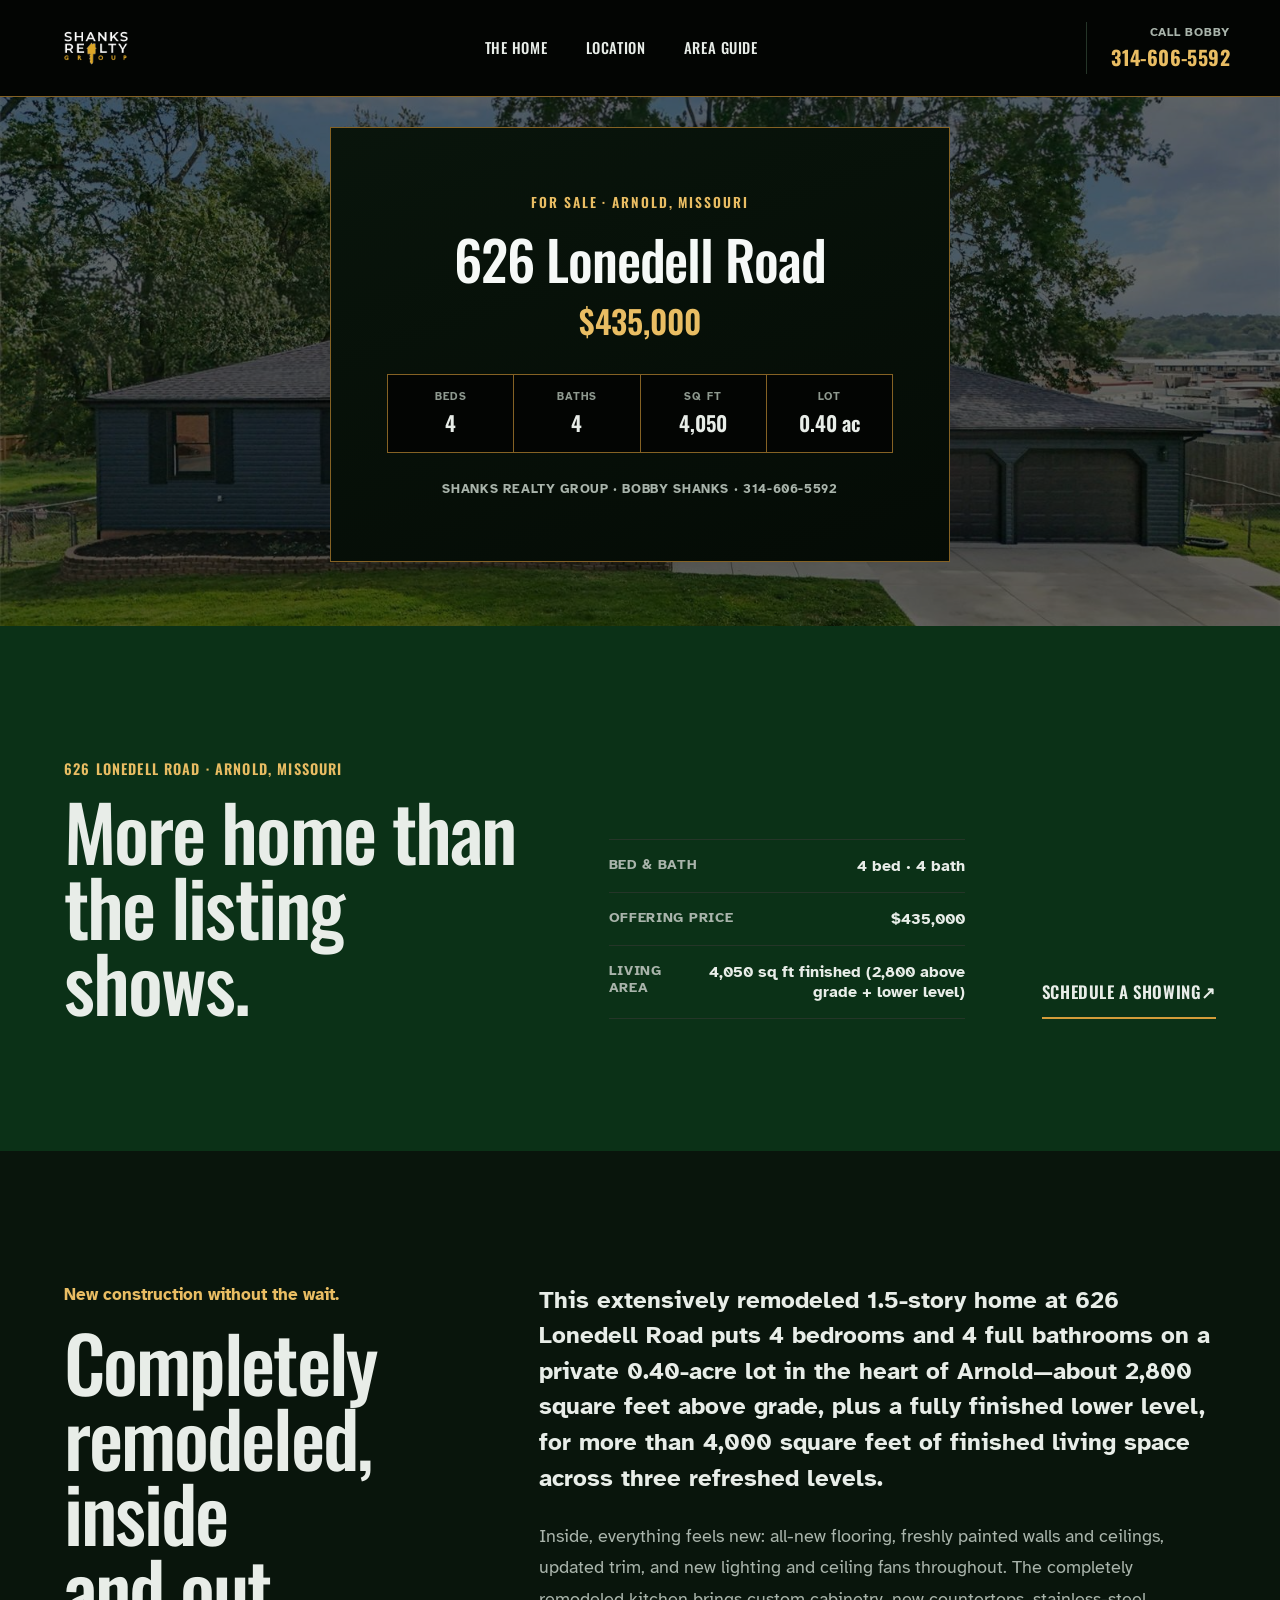
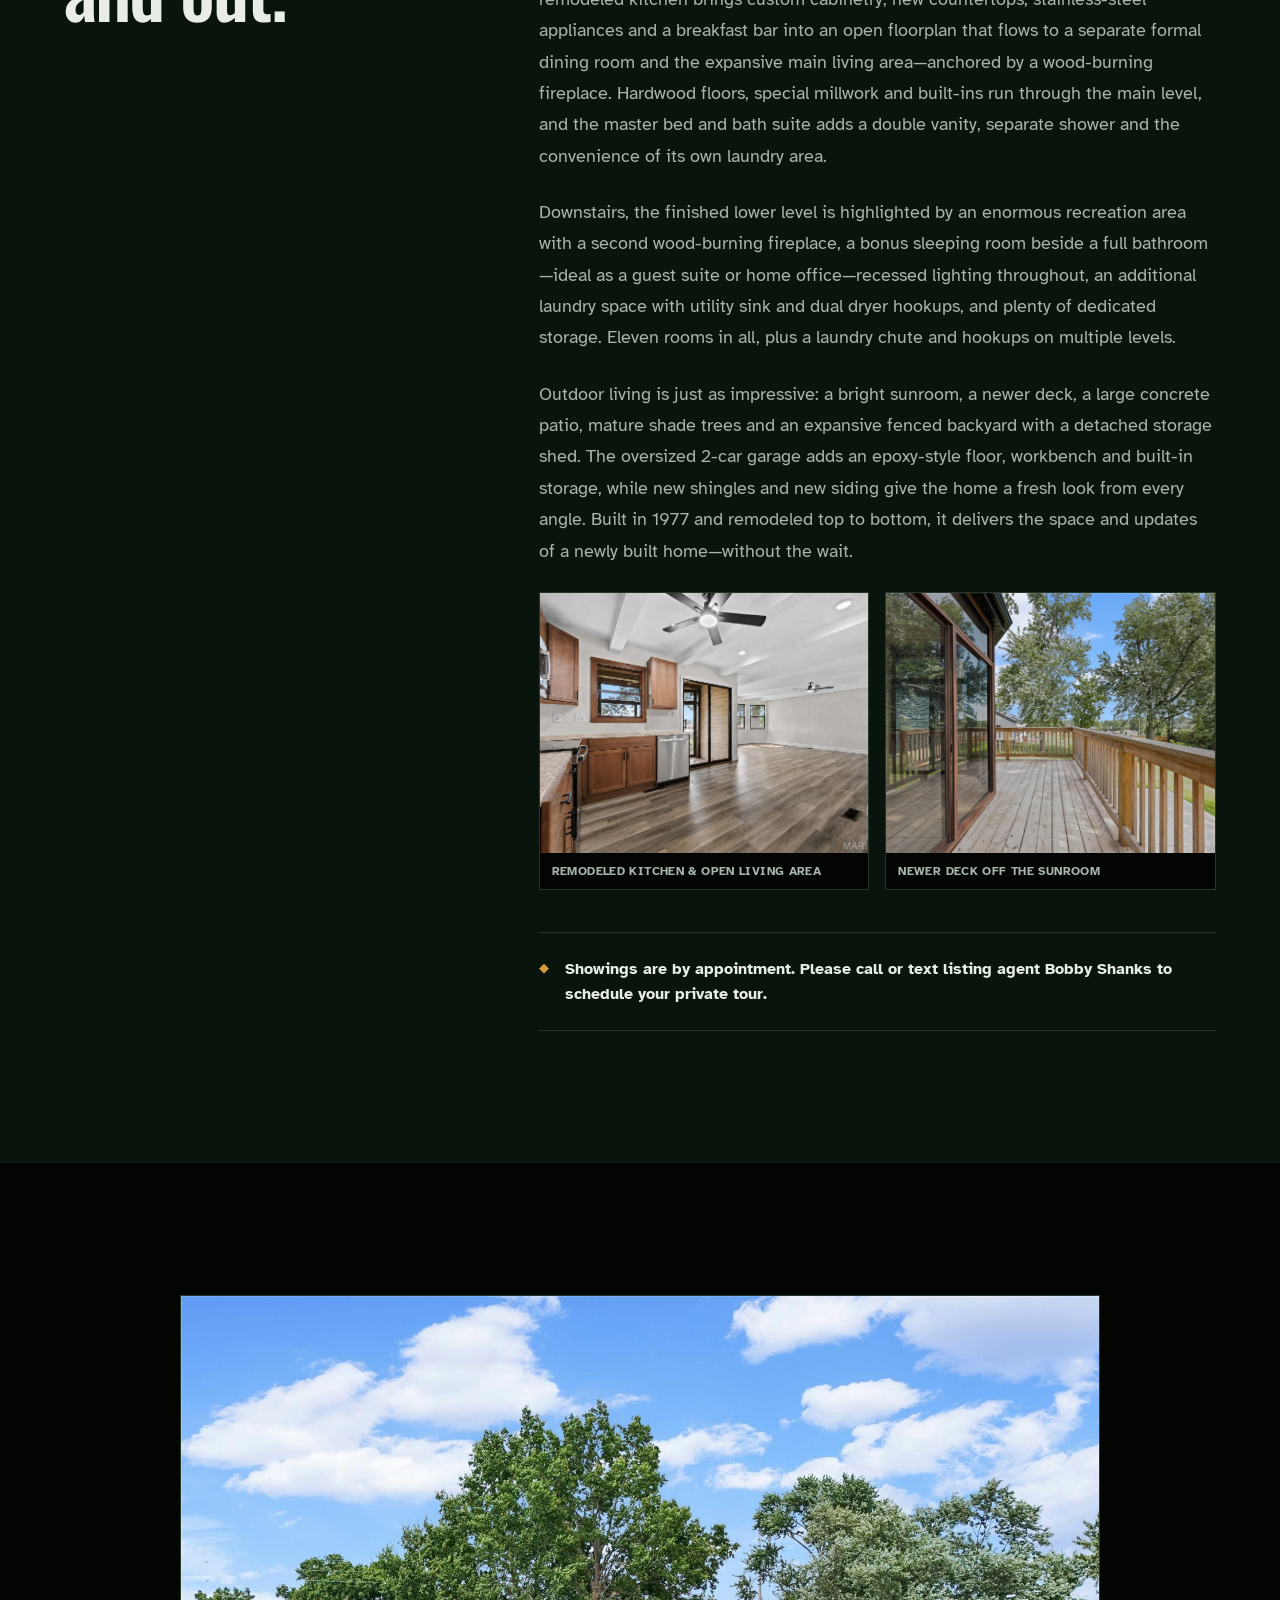
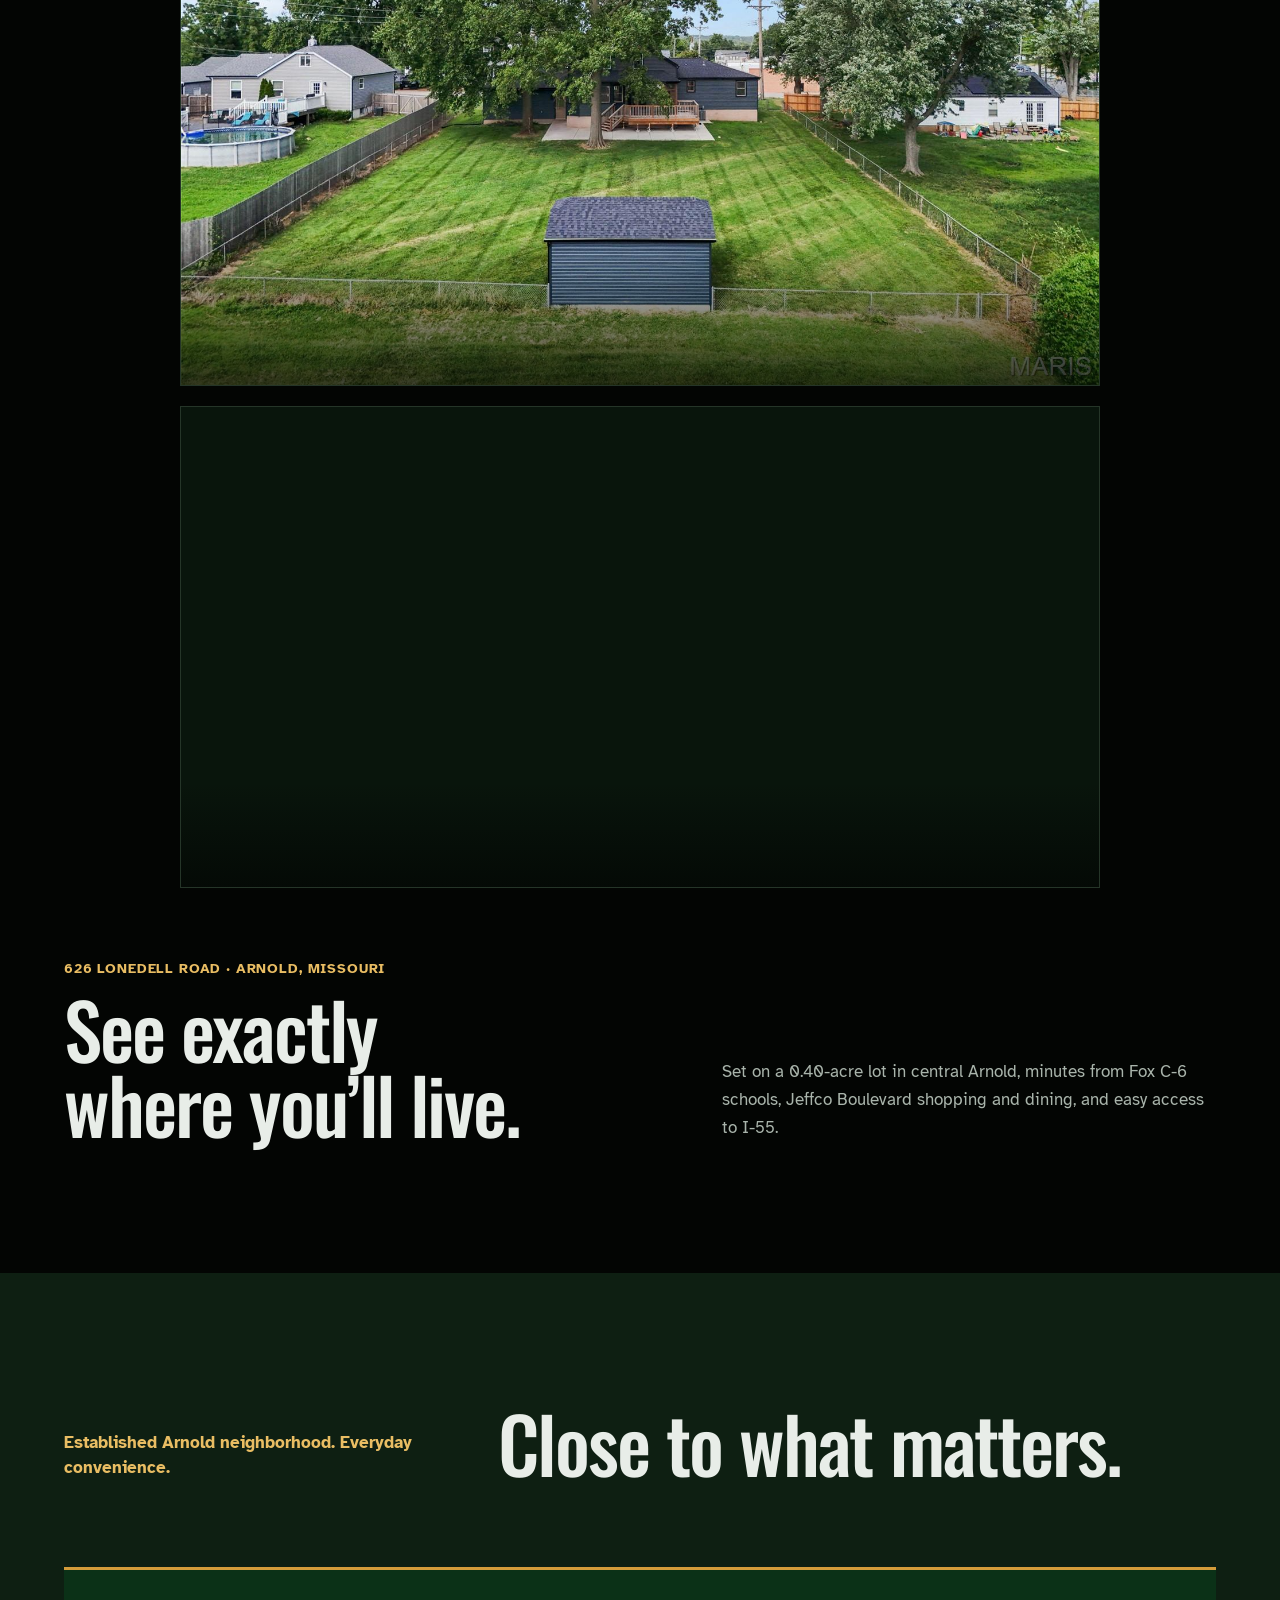
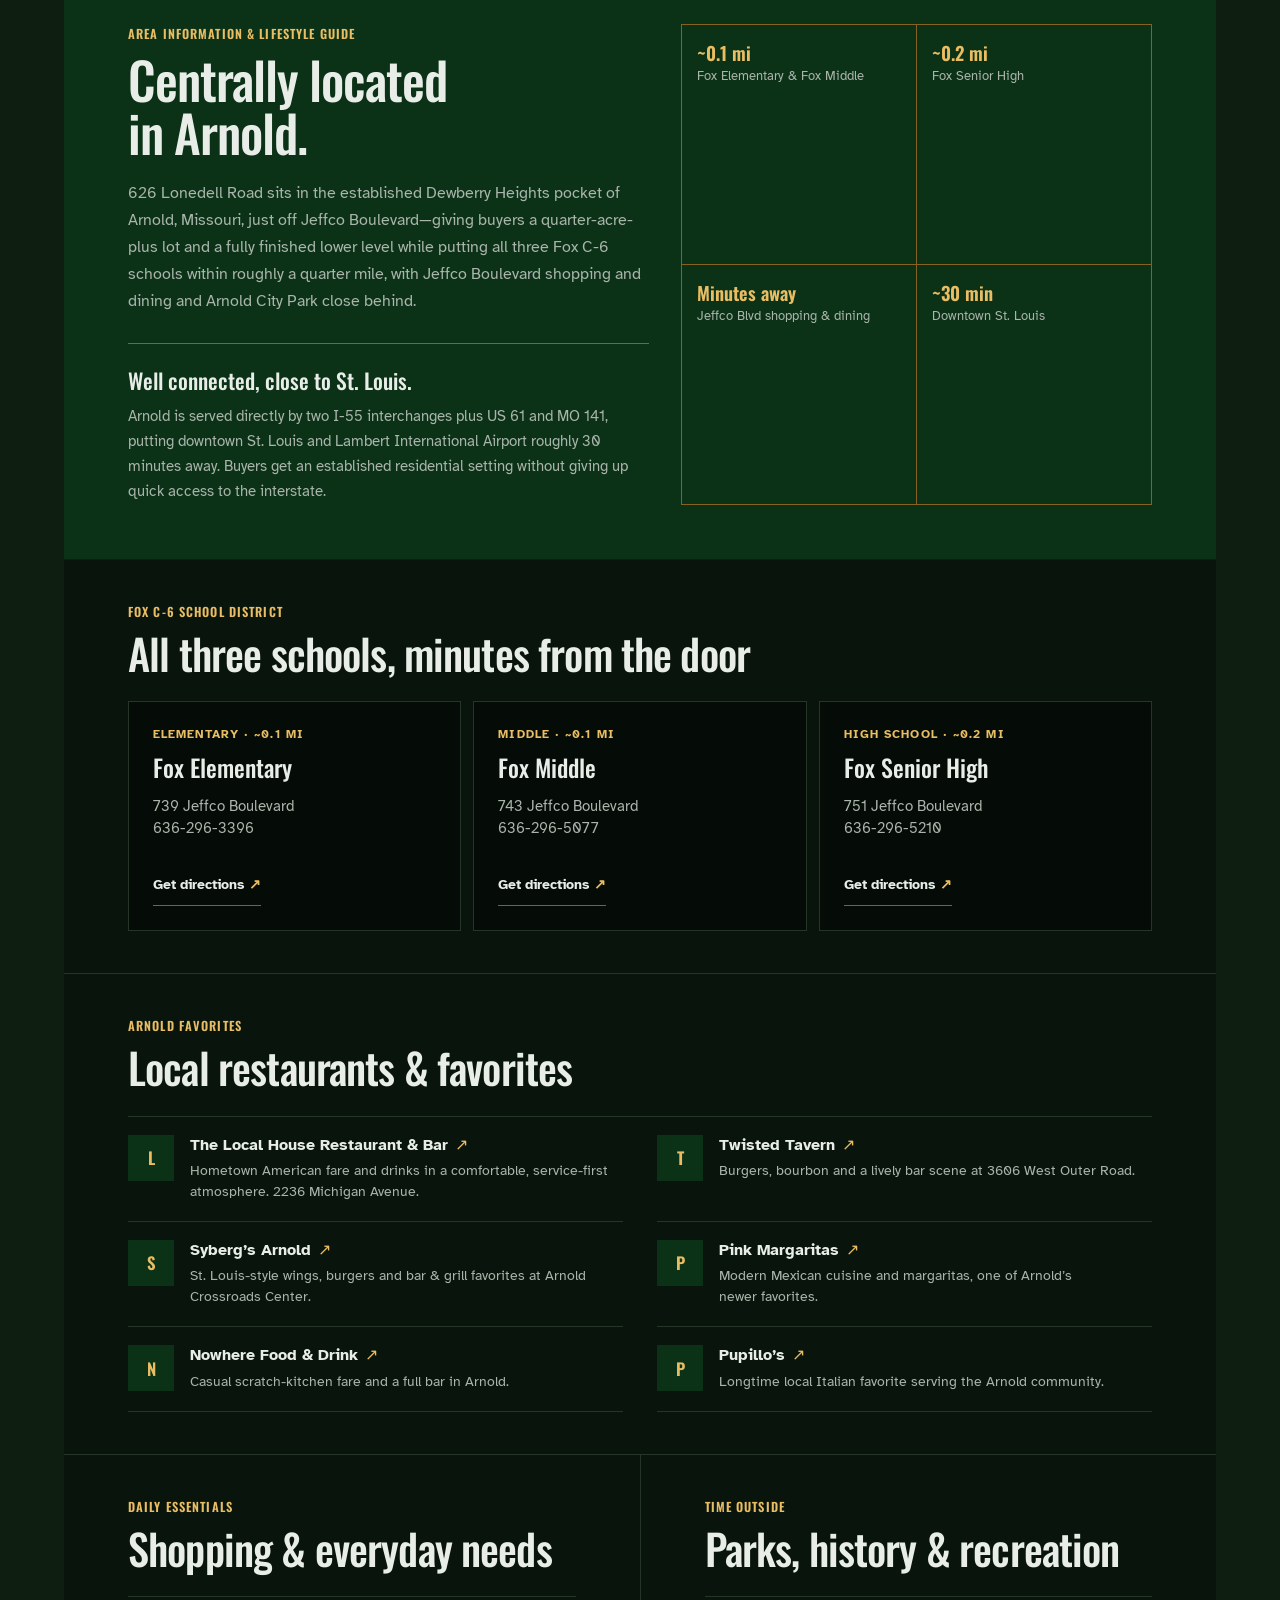
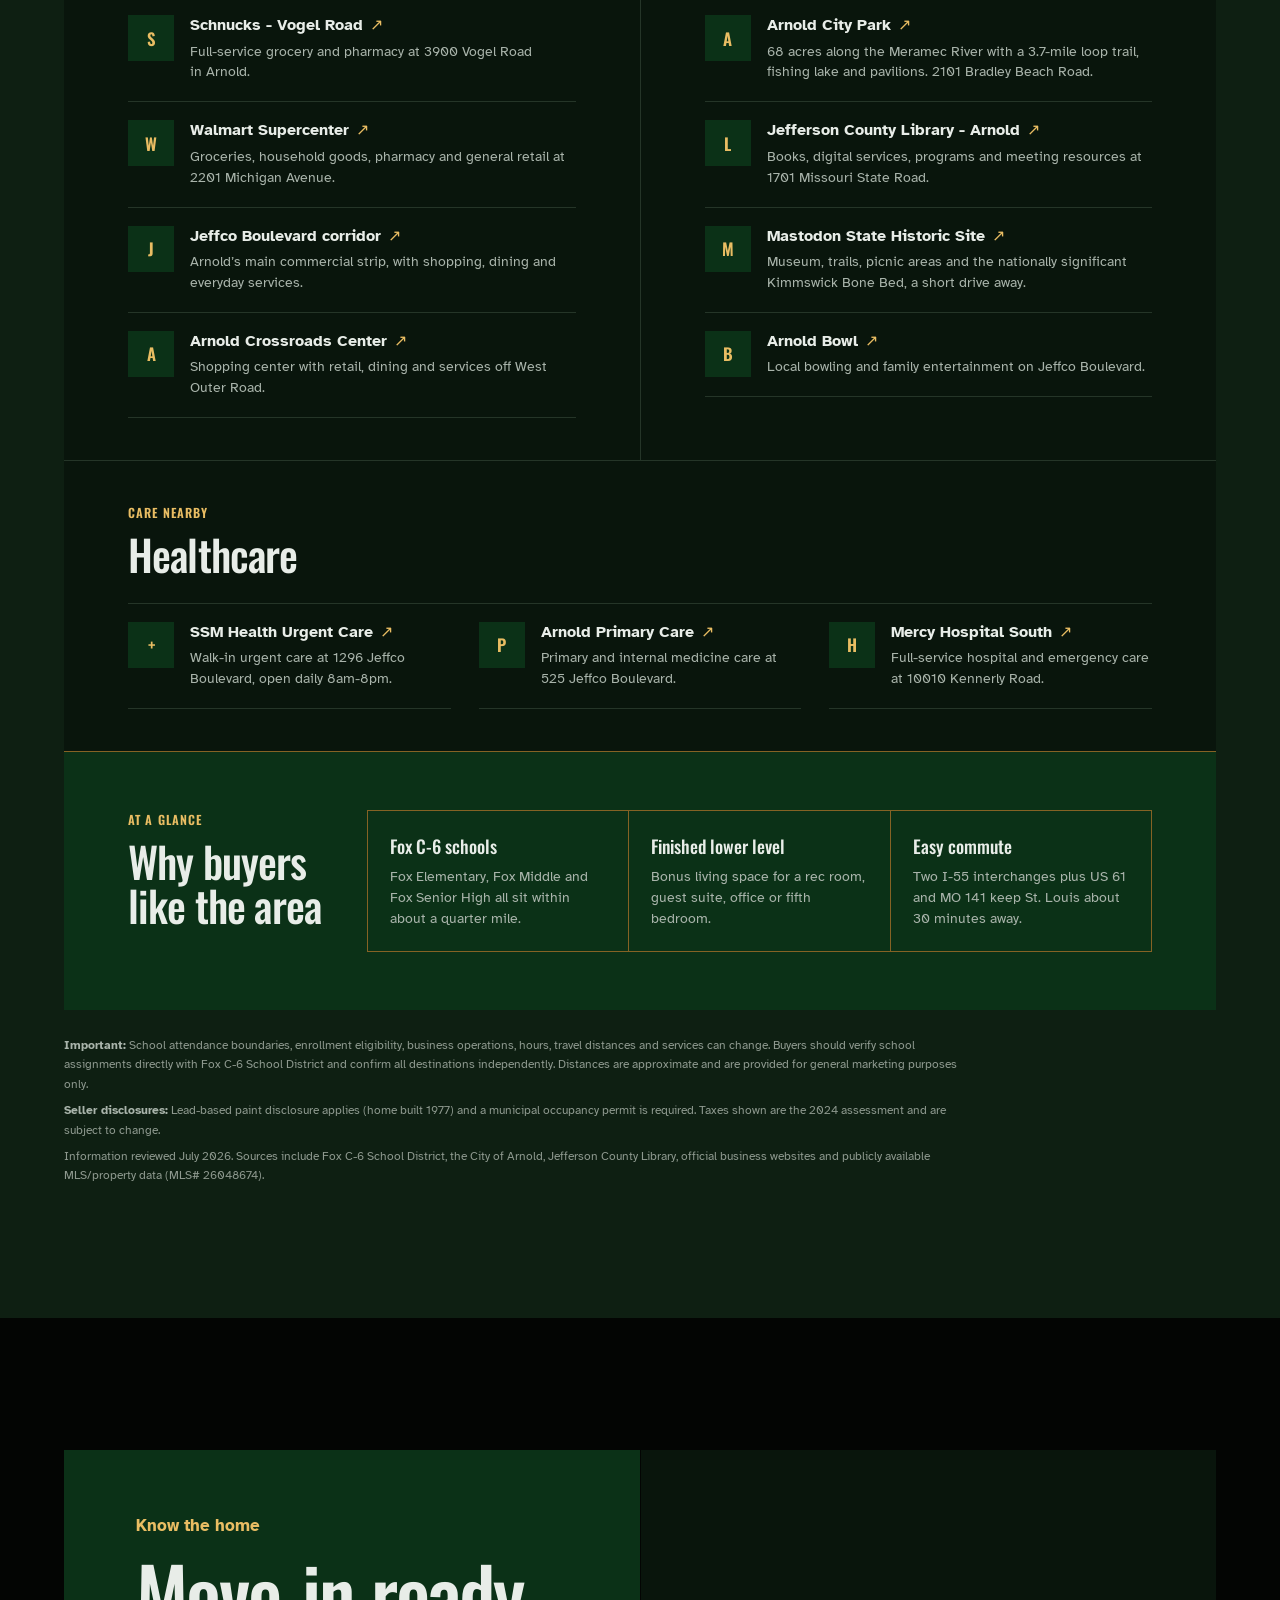
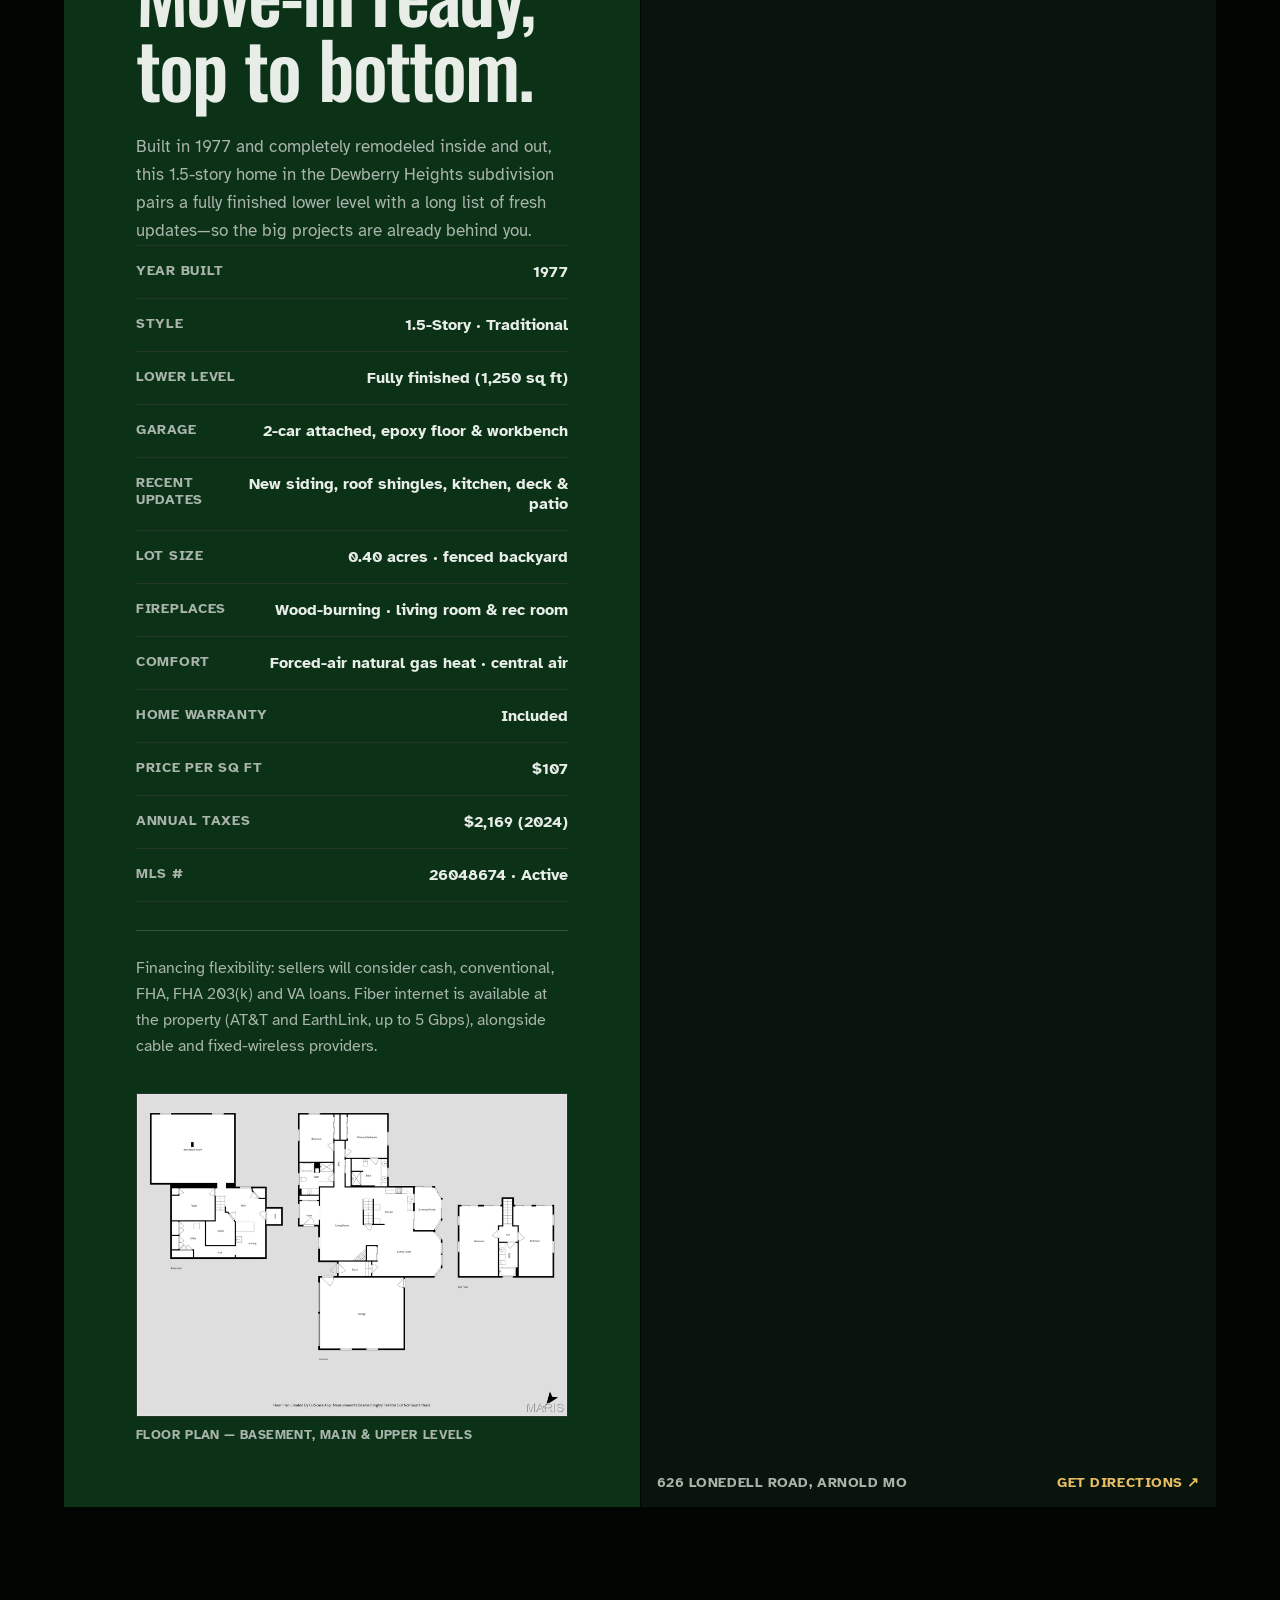
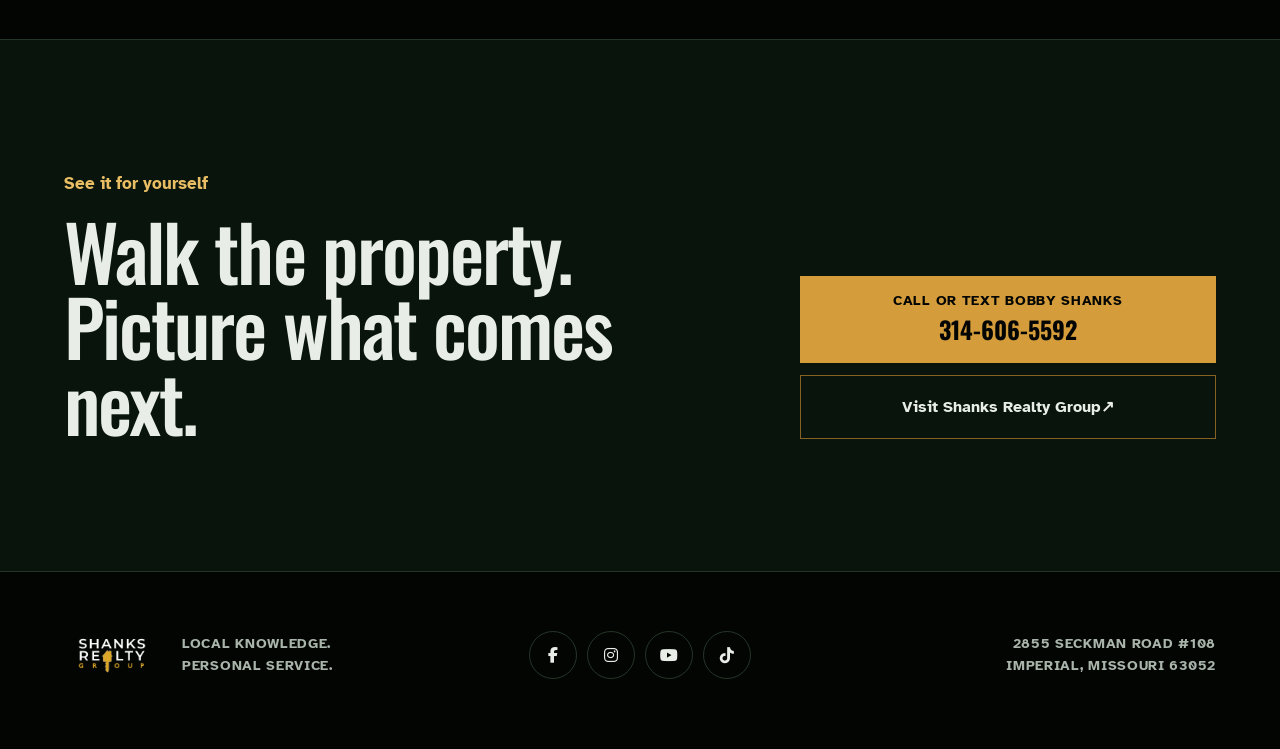
==== commit dcaa7ea5: "Add real listing photos to hero, gallery, location, and floor plan sections Sourced from the actual " ====
--- a/index.html
+++ b/index.html
@@ -6,7 +6,7 @@
     <title>626 Lonedell Road | Arnold, Missouri</title>
     <meta
       name="description"
-      content="626 Lonedell Road, Arnold, Missouri — a 4 bed, 4 bath home with a fully finished lower level near 4,000 total square feet on a 0.40-acre lot. Offered at $350,000 by Bobby Shanks of Shanks Realty Group."
+      content="626 Lonedell Road, Arnold, Missouri — a completely remodeled 4 bed, 4 bath home with a fully finished lower level and over 4,000 sq ft of finished living space on a 0.40-acre lot. Offered at $435,000 by Bobby Shanks of Shanks Realty Group."
     >
     <link rel="preconnect" href="https://fonts.googleapis.com">
     <link rel="preconnect" href="https://fonts.gstatic.com" crossorigin>
@@ -53,10 +53,11 @@
     <main id="main-content">
       <section class="listing-hero" aria-labelledby="listing-title">
         <h1 class="sr-only" id="listing-title">626 Lonedell Road, Arnold, Missouri</h1>
+        <img class="hero-backdrop" src="./assets/photo-front.jpeg" alt="" loading="eager">
         <div class="hero-card">
           <p class="hero-eyebrow">For Sale · Arnold, Missouri</p>
           <p class="hero-address">626 Lonedell Road</p>
-          <p class="hero-price">$350,000</p>
+          <p class="hero-price">$435,000</p>
           <dl class="hero-stats">
             <div>
               <dt>Beds</dt>
@@ -68,7 +69,7 @@
             </div>
             <div>
               <dt>Sq Ft</dt>
-              <dd>2,800+</dd>
+              <dd>4,050</dd>
             </div>
             <div>
               <dt>Lot</dt>
@@ -91,11 +92,11 @@
           </div>
           <div>
             <dt>Offering price</dt>
-            <dd>$350,000</dd>
+            <dd>$435,000</dd>
           </div>
           <div>
             <dt>Living area</dt>
-            <dd>2,800 sq ft + finished lower level</dd>
+            <dd>4,050 sq ft finished (2,800 above grade + lower level)</dd>
           </div>
         </dl>
         <a class="text-link" href="#contact">Schedule a showing <span aria-hidden="true">↗</span></a>
@@ -103,16 +104,29 @@
 
       <section class="opportunity" id="opportunity">
         <div class="section-heading">
-          <p>Freshly updated. Ready to move in.</p>
-          <h2>Space that keeps on going.</h2>
+          <p>New construction without the wait.</p>
+          <h2>Completely remodeled, inside and out.</h2>
         </div>
 
         <div class="story-copy">
-          <p class="lead">This 1.5-story home at 626 Lonedell Road puts 4 bedrooms and 4 full bathrooms on a private 0.40-acre lot in the heart of Arnold—and a fully finished lower level pushes total living space toward 4,000 square feet.</p>
-
-          <p>Downstairs, the finished lower level adds a large recreation room, a bonus room with a full bath nearby—ideal as a fifth bedroom, guest suite or home office—a dedicated laundry area with utility sink and dual dryer hookups, and a separate storage cellar for everything else.</p>
-
-          <p>The big projects are already done: a new driveway, patio, walkway and deck, plus a freshly epoxy-coated floor in the attached 2-car garage. Built in 1977 and thoughtfully maintained since, this is a home that's ready for its next chapter.</p>
+          <p class="lead">This extensively remodeled 1.5-story home at 626 Lonedell Road puts 4 bedrooms and 4 full bathrooms on a private 0.40-acre lot in the heart of Arnold—about 2,800 square feet above grade, plus a fully finished lower level, for more than 4,000 square feet of finished living space across three refreshed levels.</p>
+
+          <p>Inside, everything feels new: all-new flooring, freshly painted walls and ceilings, updated trim, and new lighting and ceiling fans throughout. The completely remodeled kitchen brings custom cabinetry, new countertops, stainless-steel appliances and a breakfast bar into an open floorplan that flows to a separate formal dining room and the expansive main living area—anchored by a wood-burning fireplace. Hardwood floors, special millwork and built-ins run through the main level, and the master bed and bath suite adds a double vanity, separate shower and the convenience of its own laundry area.</p>
+
+          <p>Downstairs, the finished lower level is highlighted by an enormous recreation area with a second wood-burning fireplace, a bonus sleeping room beside a full bathroom—ideal as a guest suite or home office—recessed lighting throughout, an additional laundry space with utility sink and dual dryer hookups, and plenty of dedicated storage. Eleven rooms in all, plus a laundry chute and hookups on multiple levels.</p>
+
+          <p>Outdoor living is just as impressive: a bright sunroom, a newer deck, a large concrete patio, mature shade trees and an expansive fenced backyard with a detached storage shed. The oversized 2-car garage adds an epoxy-style floor, workbench and built-in storage, while new shingles and new siding give the home a fresh look from every angle. Built in 1977 and remodeled top to bottom, it delivers the space and updates of a newly built home—without the wait.</p>
+
+          <div class="story-gallery">
+            <figure>
+              <img src="./assets/photo-kitchen.jpeg" alt="Remodeled open-concept kitchen flowing into the main living area" loading="lazy">
+              <figcaption>Remodeled kitchen &amp; open living area</figcaption>
+            </figure>
+            <figure>
+              <img src="./assets/photo-deck.jpeg" alt="Newer deck off the sunroom overlooking the backyard" loading="lazy">
+              <figcaption>Newer deck off the sunroom</figcaption>
+            </figure>
+          </div>
 
           <aside class="viewing-note">
             <span aria-hidden="true">◆</span>
@@ -122,15 +136,20 @@
       </section>
 
       <section class="property-visual" id="property" aria-labelledby="property-map-title">
-        <div class="aerial-frame">
-          <iframe
-            src="https://www.openstreetmap.org/export/embed.html?bbox=-90.370569%2C38.448809%2C-90.364569%2C38.452809&amp;layer=mapnik&amp;marker=38.450809%2C-90.367569"
-            width="100%"
-            height="480"
-            loading="lazy"
-            referrerpolicy="no-referrer-when-downgrade"
-            title="Map centered on 626 Lonedell Road, Arnold, Missouri"
-          ></iframe>
+        <div class="property-media">
+          <div class="aerial-frame">
+            <img src="./assets/photo-aerial.jpeg" alt="Aerial view of 626 Lonedell Road showing the 0.40-acre lot, deck, patio and detached shed" loading="lazy">
+          </div>
+          <div class="aerial-frame">
+            <iframe
+              src="https://www.openstreetmap.org/export/embed.html?bbox=-90.370569%2C38.448809%2C-90.364569%2C38.452809&amp;layer=mapnik&amp;marker=38.450809%2C-90.367569"
+              width="100%"
+              height="480"
+              loading="lazy"
+              referrerpolicy="no-referrer-when-downgrade"
+              title="Map centered on 626 Lonedell Road, Arnold, Missouri"
+            ></iframe>
+          </div>
         </div>
         <div class="visual-caption">
           <div>
@@ -151,7 +170,7 @@
           <div class="community-summary-copy">
             <p class="guide-label">Area information &amp; lifestyle guide</p>
             <h3>Centrally located in Arnold.</h3>
-            <p>626 Lonedell Road sits in an established residential pocket of Arnold, Missouri—giving buyers a quarter-acre-plus lot and a fully finished lower level while keeping Fox C-6 schools, Jeffco Boulevard shopping and dining, and Arnold City Park within easy reach.</p>
+            <p>626 Lonedell Road sits in the established Dewberry Heights pocket of Arnold, Missouri, just off Jeffco Boulevard—giving buyers a quarter-acre-plus lot and a fully finished lower level while putting all three Fox C-6 schools within roughly a quarter mile, with Jeffco Boulevard shopping and dining and Arnold City Park close behind.</p>
             <div class="connection-copy">
               <h4>Well connected, close to St. Louis.</h4>
               <p>Arnold is served directly by two I-55 interchanges plus US 61 and MO 141, putting downtown St. Louis and Lambert International Airport roughly 30 minutes away. Buyers get an established residential setting without giving up quick access to the interstate.</p>
@@ -159,12 +178,12 @@
           </div>
           <dl class="community-highlights">
             <div>
-              <dt>Nearby</dt>
-              <dd>Lone Dell Elementary</dd>
-            </div>
-            <div>
-              <dt>Close by</dt>
-              <dd>Ridgewood Middle &amp; Fox Senior High</dd>
+              <dt>~0.1 mi</dt>
+              <dd>Fox Elementary &amp; Fox Middle</dd>
+            </div>
+            <div>
+              <dt>~0.2 mi</dt>
+              <dd>Fox Senior High</dd>
             </div>
             <div>
               <dt>Minutes away</dt>
@@ -181,23 +200,23 @@
           <section class="area-guide-panel schools-panel" aria-labelledby="schools-title">
             <div class="guide-section-heading">
               <p>Fox C-6 School District</p>
-              <h3 id="schools-title">Assigned Arnold schools</h3>
+              <h3 id="schools-title">All three schools, minutes from the door</h3>
             </div>
             <div class="school-grid">
               <article class="school-card">
-                <p>Grades K-5</p>
-                <h4>Lone Dell Elementary</h4>
-                <address>2500 Tomahawk Road<br>636-282-1470</address>
-                <a href="https://www.google.com/maps/search/?api=1&amp;query=Lone+Dell+Elementary+2500+Tomahawk+Road+Arnold+MO" target="_blank" rel="noopener noreferrer">Get directions <span aria-hidden="true">↗</span></a>
+                <p>Elementary · ~0.1 mi</p>
+                <h4>Fox Elementary</h4>
+                <address>739 Jeffco Boulevard<br>636-296-3396</address>
+                <a href="https://www.google.com/maps/search/?api=1&amp;query=Fox+Elementary+739+Jeffco+Boulevard+Arnold+MO" target="_blank" rel="noopener noreferrer">Get directions <span aria-hidden="true">↗</span></a>
               </article>
               <article class="school-card">
-                <p>Grades 6-8</p>
-                <h4>Ridgewood Middle</h4>
-                <address>1401 Ridgewood School Road<br>636-282-1459</address>
-                <a href="https://www.google.com/maps/search/?api=1&amp;query=Ridgewood+Middle+School+1401+Ridgewood+School+Road+Arnold+MO" target="_blank" rel="noopener noreferrer">Get directions <span aria-hidden="true">↗</span></a>
+                <p>Middle · ~0.1 mi</p>
+                <h4>Fox Middle</h4>
+                <address>743 Jeffco Boulevard<br>636-296-5077</address>
+                <a href="https://www.google.com/maps/search/?api=1&amp;query=Fox+Middle+School+743+Jeffco+Boulevard+Arnold+MO" target="_blank" rel="noopener noreferrer">Get directions <span aria-hidden="true">↗</span></a>
               </article>
               <article class="school-card">
-                <p>Grades 9-12</p>
+                <p>High school · ~0.2 mi</p>
                 <h4>Fox Senior High</h4>
                 <address>751 Jeffco Boulevard<br>636-296-5210</address>
                 <a href="https://www.google.com/maps/search/?api=1&amp;query=Fox+Senior+High+751+Jeffco+Boulevard+Arnold+MO" target="_blank" rel="noopener noreferrer">Get directions <span aria-hidden="true">↗</span></a>
@@ -316,7 +335,7 @@
             <h3 id="area-reasons-title">Why buyers like the area</h3>
           </div>
           <div class="area-reasons">
-            <p><strong>Fox C-6 schools</strong><span>Lone Dell Elementary, Ridgewood Middle and Fox Senior High are all close by.</span></p>
+            <p><strong>Fox C-6 schools</strong><span>Fox Elementary, Fox Middle and Fox Senior High all sit within about a quarter mile.</span></p>
             <p><strong>Finished lower level</strong><span>Bonus living space for a rec room, guest suite, office or fifth bedroom.</span></p>
             <p><strong>Easy commute</strong><span>Two I-55 interchanges plus US 61 and MO 141 keep St. Louis about 30 minutes away.</span></p>
           </div>
@@ -325,7 +344,8 @@
         <div class="area-guide-meta">
           <div>
             <p><strong>Important:</strong> School attendance boundaries, enrollment eligibility, business operations, hours, travel distances and services can change. Buyers should verify school assignments directly with Fox C-6 School District and confirm all destinations independently. Distances are approximate and are provided for general marketing purposes only.</p>
-            <p>Information reviewed July 2026. Sources include Fox C-6 School District, the City of Arnold, Jefferson County Library, official business websites and publicly available MLS/property data (MLS# 25006404).</p>
+            <p><strong>Seller disclosures:</strong> Lead-based paint disclosure applies (home built 1977) and a municipal occupancy permit is required. Taxes shown are the 2024 assessment and are subject to change.</p>
+            <p>Information reviewed July 2026. Sources include Fox C-6 School District, the City of Arnold, Jefferson County Library, official business websites and publicly available MLS/property data (MLS# 26048674).</p>
           </div>
         </div>
       </section>
@@ -334,7 +354,7 @@
         <div class="land-copy">
           <p>Know the home</p>
           <h2 id="land-details-title">Move-in ready, top to bottom.</h2>
-          <p>Built in 1977 and thoughtfully maintained, this 1.5-story home pairs a finished lower level with a list of completed updates—so the big projects are already behind you.</p>
+          <p>Built in 1977 and completely remodeled inside and out, this 1.5-story home in the Dewberry Heights subdivision pairs a fully finished lower level with a long list of fresh updates—so the big projects are already behind you.</p>
           <dl class="property-facts">
             <div>
               <dt>Year built</dt>
@@ -342,25 +362,56 @@
             </div>
             <div>
               <dt>Style</dt>
-              <dd>1.5-Story</dd>
+              <dd>1.5-Story · Traditional</dd>
             </div>
             <div>
               <dt>Lower level</dt>
-              <dd>Fully finished</dd>
+              <dd>Fully finished (1,250 sq ft)</dd>
             </div>
             <div>
               <dt>Garage</dt>
-              <dd>2-car attached, new epoxy floor</dd>
+              <dd>2-car attached, epoxy floor &amp; workbench</dd>
             </div>
             <div>
               <dt>Recent updates</dt>
-              <dd>New driveway, patio, walkway &amp; deck</dd>
+              <dd>New siding, roof shingles, kitchen, deck &amp; patio</dd>
             </div>
             <div>
               <dt>Lot size</dt>
-              <dd>0.40 acres</dd>
+              <dd>0.40 acres · fenced backyard</dd>
+            </div>
+            <div>
+              <dt>Fireplaces</dt>
+              <dd>Wood-burning · living room &amp; rec room</dd>
+            </div>
+            <div>
+              <dt>Comfort</dt>
+              <dd>Forced-air natural gas heat · central air</dd>
+            </div>
+            <div>
+              <dt>Home warranty</dt>
+              <dd>Included</dd>
+            </div>
+            <div>
+              <dt>Price per sq ft</dt>
+              <dd>$107</dd>
+            </div>
+            <div>
+              <dt>Annual taxes</dt>
+              <dd>$2,169 (2024)</dd>
+            </div>
+            <div>
+              <dt>MLS #</dt>
+              <dd>26048674 · Active</dd>
             </div>
           </dl>
+
+          <p class="land-note">Financing flexibility: sellers will consider cash, conventional, FHA, FHA 203(k) and VA loans. Fiber internet is available at the property (AT&amp;T and EarthLink, up to 5 Gbps), alongside cable and fixed-wireless providers.</p>
+
+          <figure class="floorplan">
+            <img src="./assets/photo-floorplan.jpeg" alt="Floor plan of 626 Lonedell Road showing the basement, first floor and second floor layouts" loading="lazy">
+            <figcaption>Floor plan — basement, main &amp; upper levels</figcaption>
+          </figure>
         </div>
 
         <figure class="survey-figure">
--- a/styles.css
+++ b/styles.css
@@ -246,6 +246,7 @@
 }
 
 .listing-hero {
+  position: relative;
   display: grid;
   place-items: center;
   padding: 14px var(--page-gutter) clamp(30px, 7vw, 64px);
@@ -253,7 +254,27 @@
   background: var(--black);
 }
 
+.hero-backdrop {
+  position: absolute;
+  inset: 0;
+  z-index: 0;
+  width: 100%;
+  height: 100%;
+  object-fit: cover;
+  opacity: 0.4;
+}
+
+.listing-hero::before {
+  position: absolute;
+  inset: 0;
+  z-index: 0;
+  background: linear-gradient(180deg, oklch(11% 0.012 150 / 0.55), var(--black) 92%);
+  content: "";
+}
+
 .hero-card {
+  position: relative;
+  z-index: 1;
   width: min(100%, 620px);
   padding: clamp(36px, 8vw, 64px) clamp(28px, 6vw, 56px);
   border: 1px solid var(--gold-rule);
@@ -464,6 +485,36 @@
   line-height: 1.5;
 }
 
+.story-gallery {
+  display: grid;
+  grid-template-columns: repeat(2, minmax(0, 1fr));
+  gap: 16px;
+  margin: 0 0 42px;
+}
+
+.story-gallery figure {
+  margin: 0;
+  overflow: hidden;
+  border: 1px solid var(--rule);
+  background: var(--black);
+}
+
+.story-gallery img {
+  display: block;
+  width: 100%;
+  height: clamp(150px, 28vw, 260px);
+  object-fit: cover;
+}
+
+.story-gallery figcaption {
+  padding: 10px 12px;
+  color: var(--text-muted);
+  font-size: 0.78rem;
+  font-weight: 700;
+  letter-spacing: 0.03em;
+  text-transform: uppercase;
+}
+
 .viewing-note {
   display: grid;
   grid-template-columns: auto 1fr;
@@ -493,6 +544,18 @@
   padding: var(--section-space) 0;
   background: var(--black);
   color: var(--text);
+}
+
+.property-media {
+  display: grid;
+  gap: 20px;
+  width: min(calc(100% - (var(--page-gutter) * 2)), 920px);
+  margin: 0 auto;
+}
+
+.property-media .aerial-frame {
+  width: 100%;
+  margin: 0;
 }
 
 .aerial-frame {
@@ -909,12 +972,40 @@
   line-height: 1.68;
 }
 
+.land-note {
+  margin-top: 28px !important;
+  padding-top: 24px;
+  border-top: 1px solid rgba(255, 255, 255, 0.16);
+  font-size: 0.97rem !important;
+}
+
 .document-links {
   display: flex;
   flex-direction: column;
   align-items: flex-start;
   gap: 12px;
   margin-top: 34px;
+}
+
+.floorplan {
+  margin: 34px 0 0;
+}
+
+.floorplan img {
+  display: block;
+  width: 100%;
+  height: auto;
+  border: 1px solid var(--rule);
+  background: var(--white);
+}
+
+.floorplan figcaption {
+  margin-top: 10px;
+  color: var(--text-muted);
+  font-size: 0.8rem;
+  font-weight: 700;
+  letter-spacing: 0.03em;
+  text-transform: uppercase;
 }
 
 .document-links a {
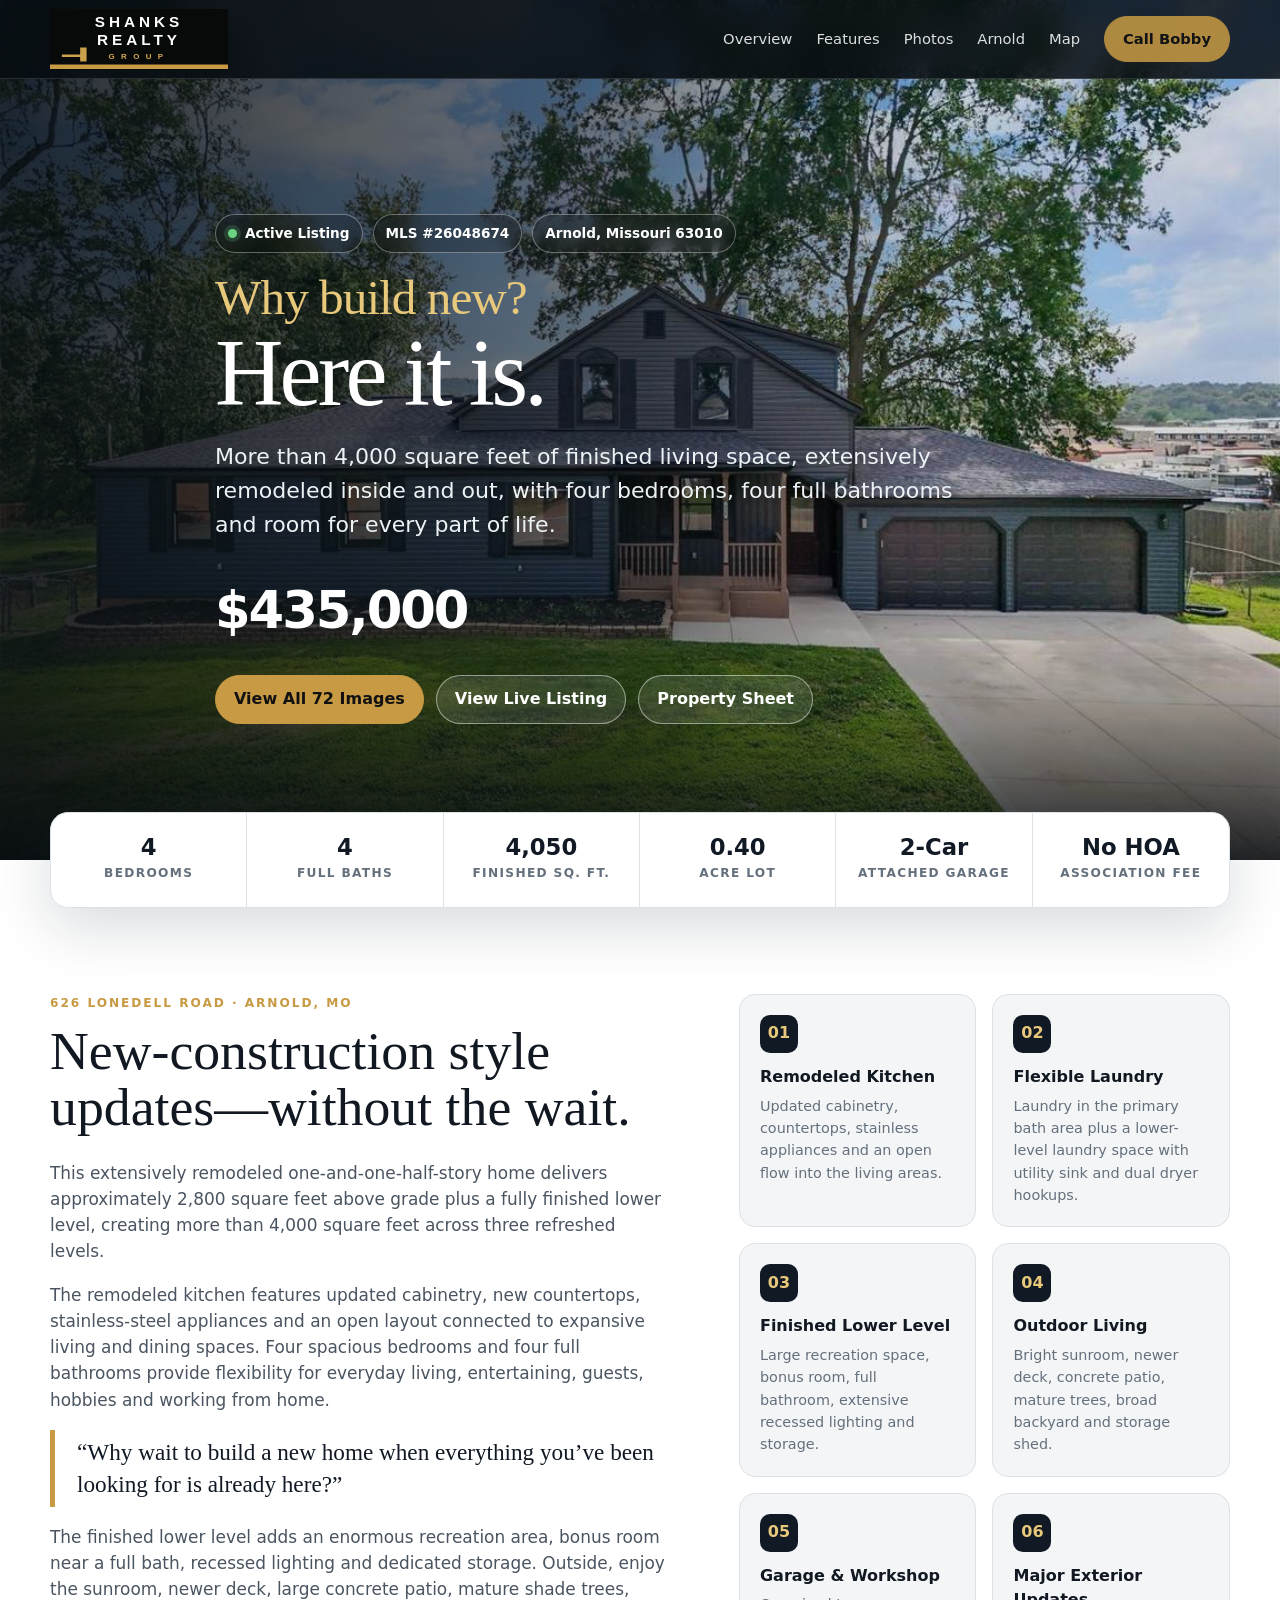
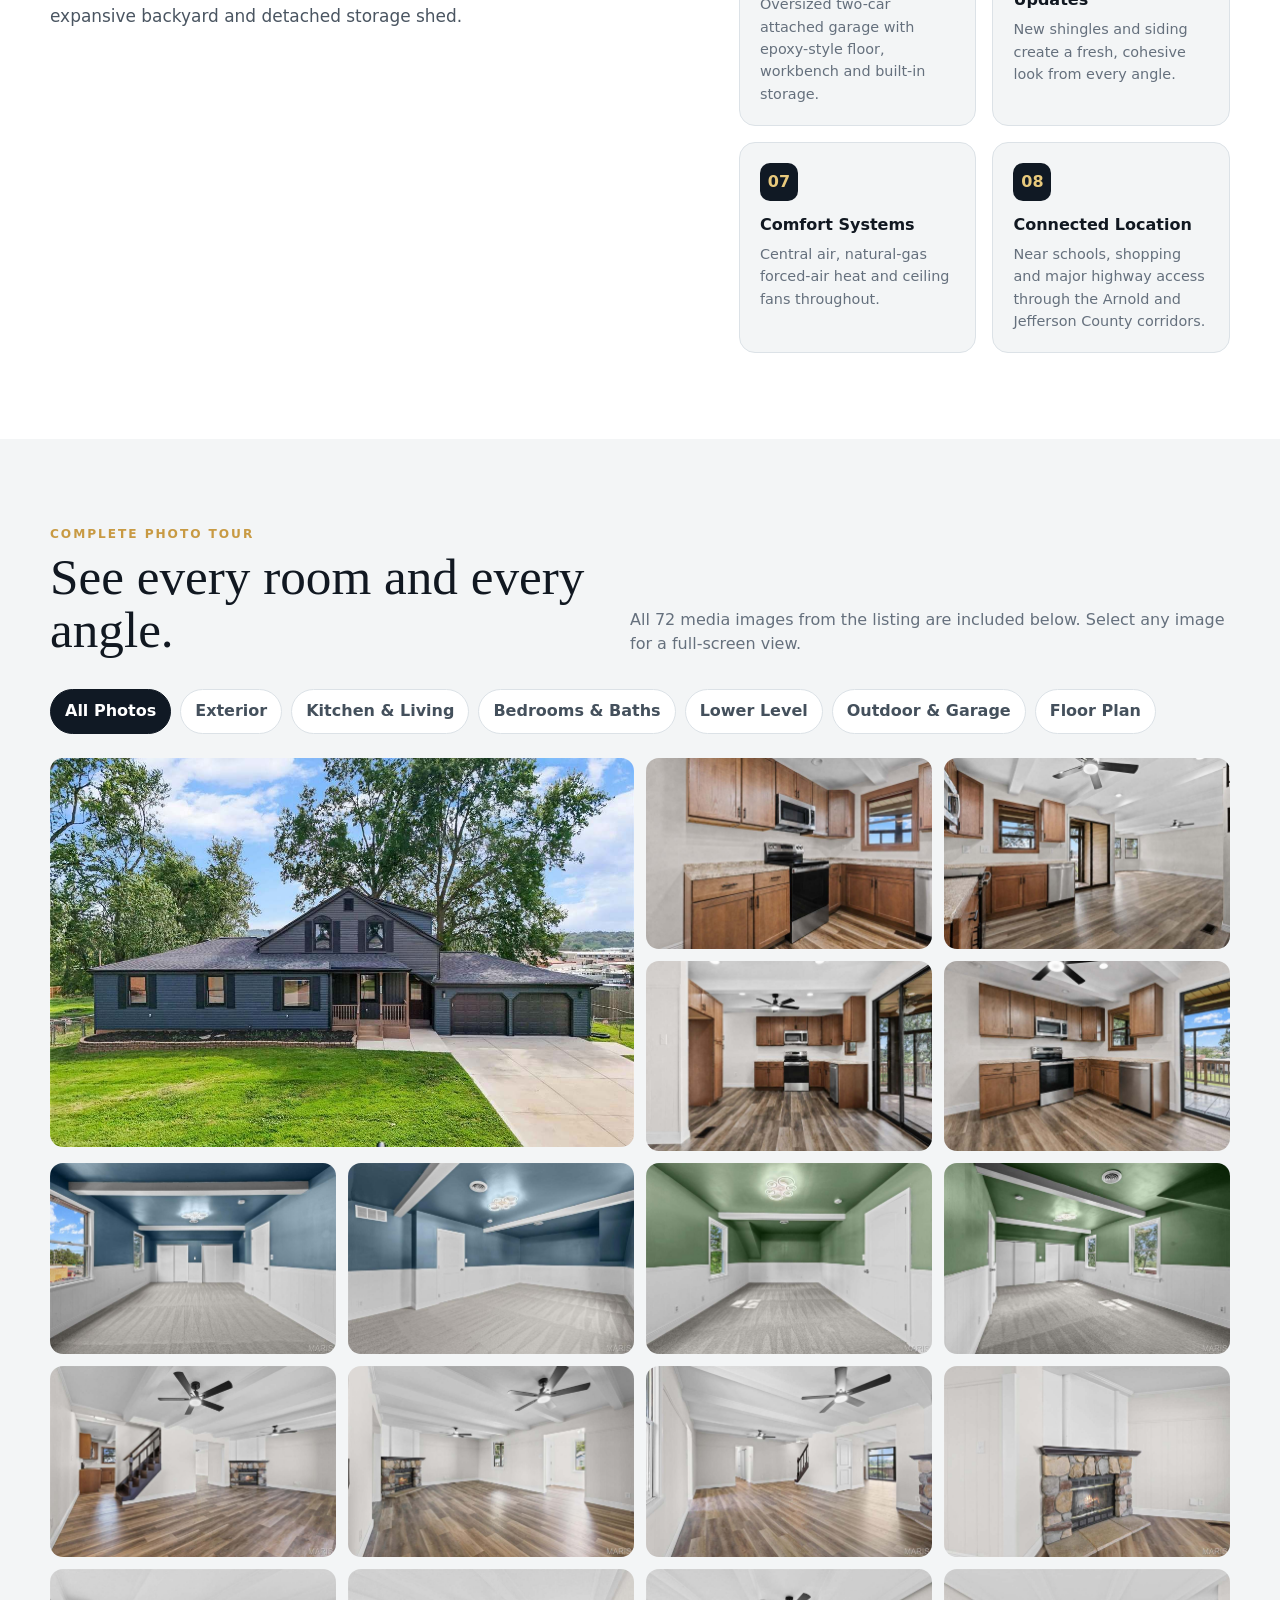
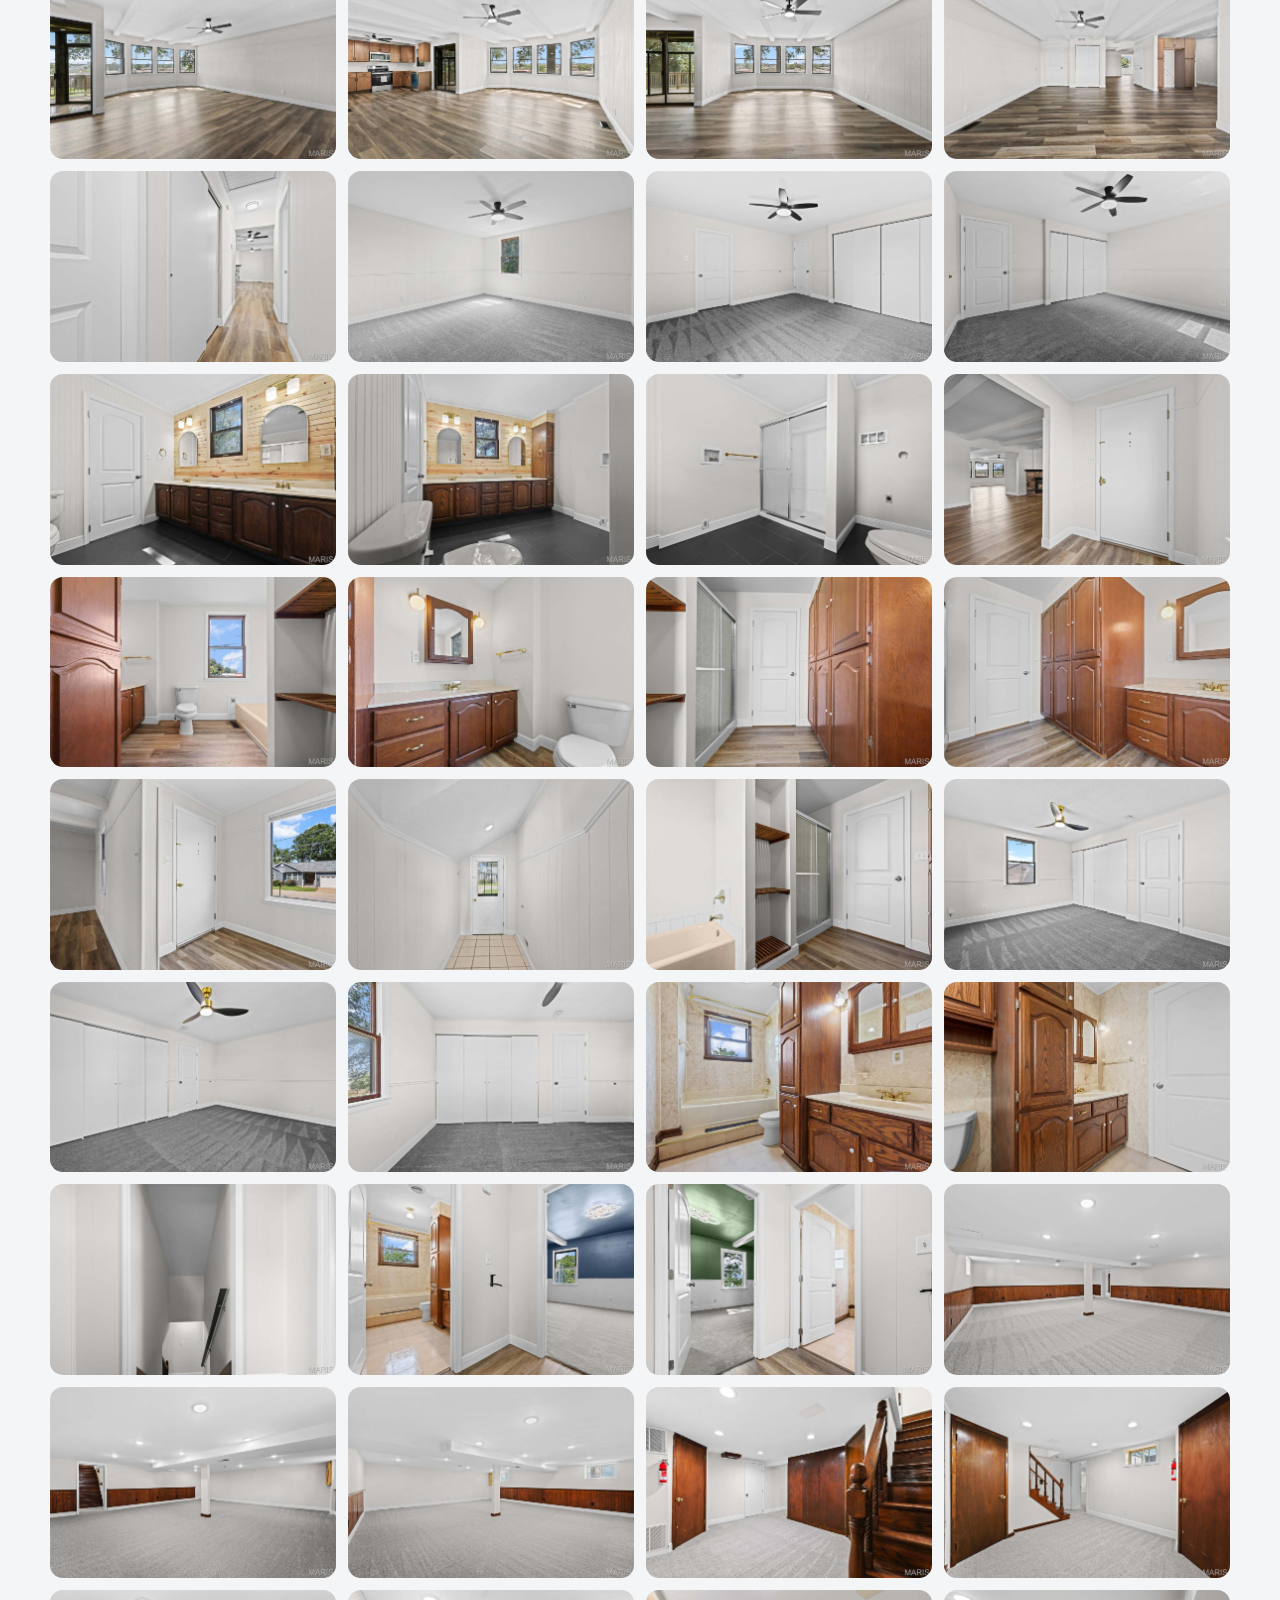
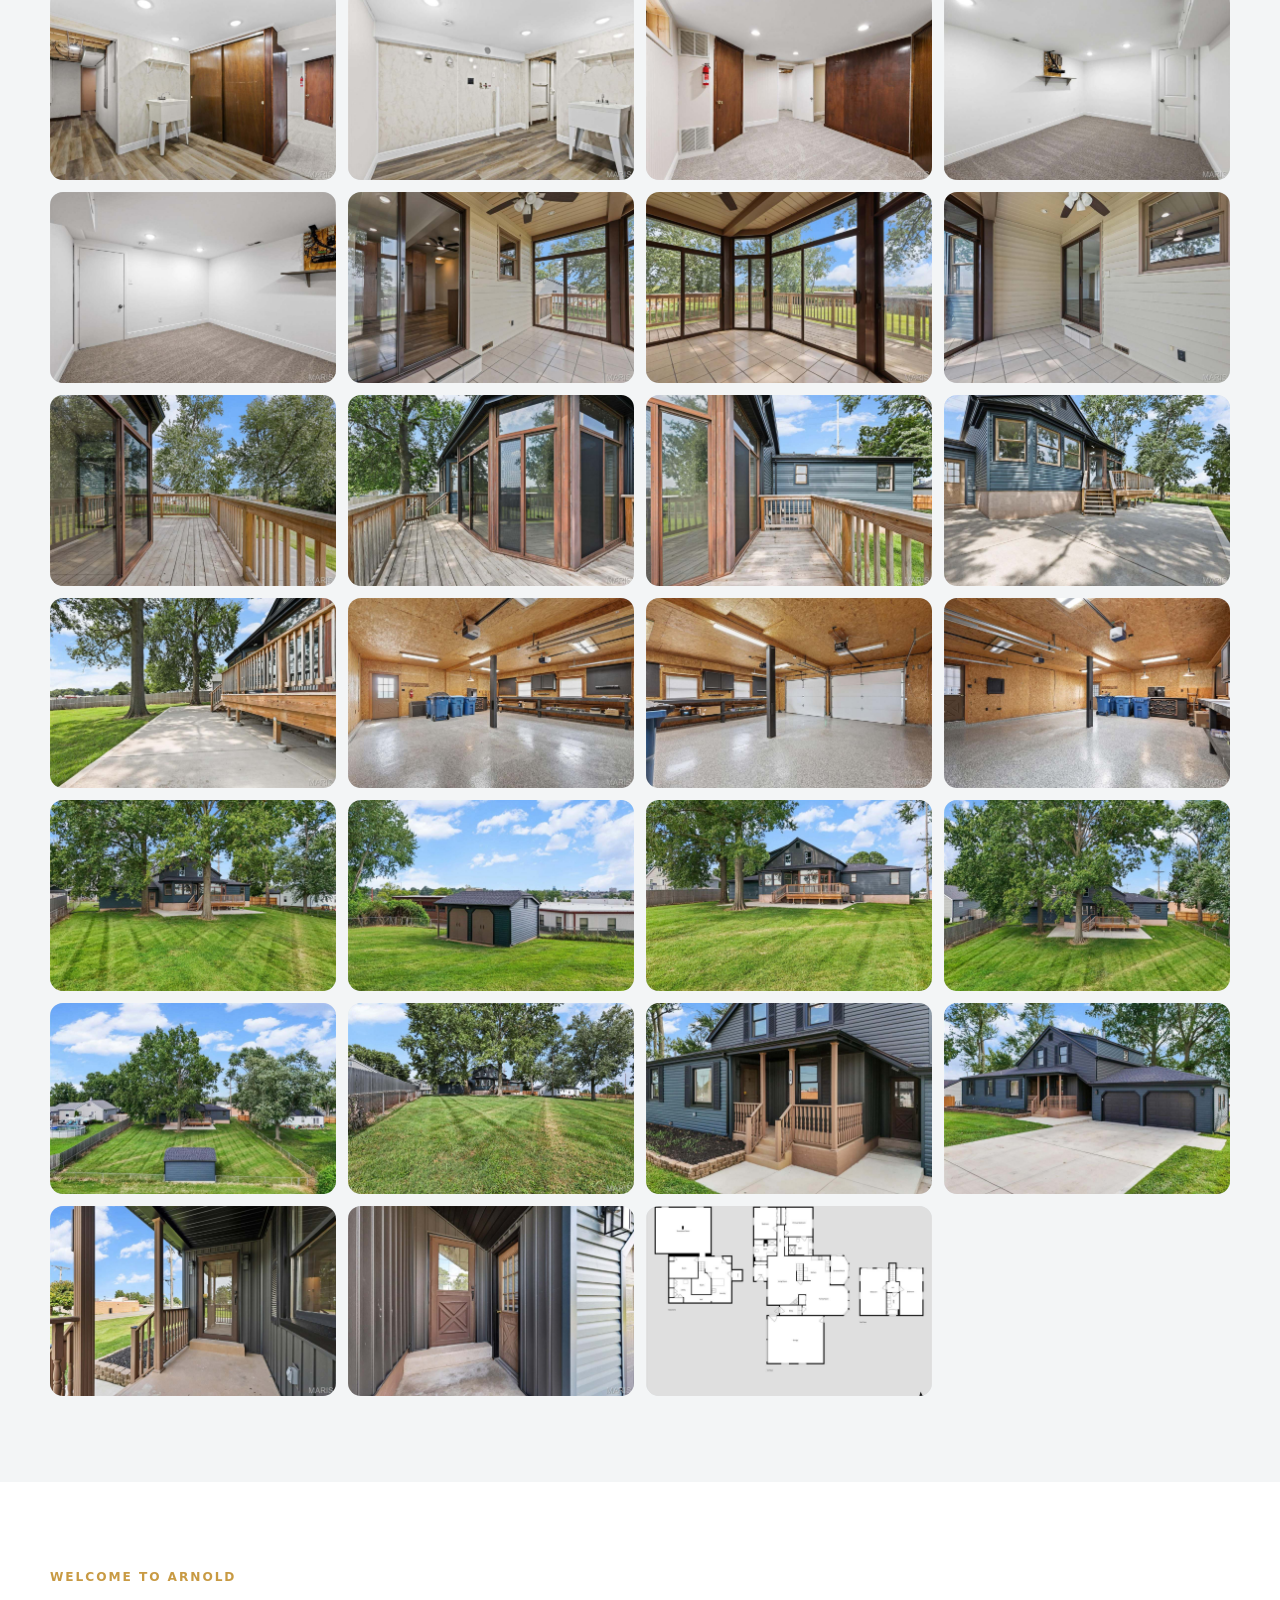
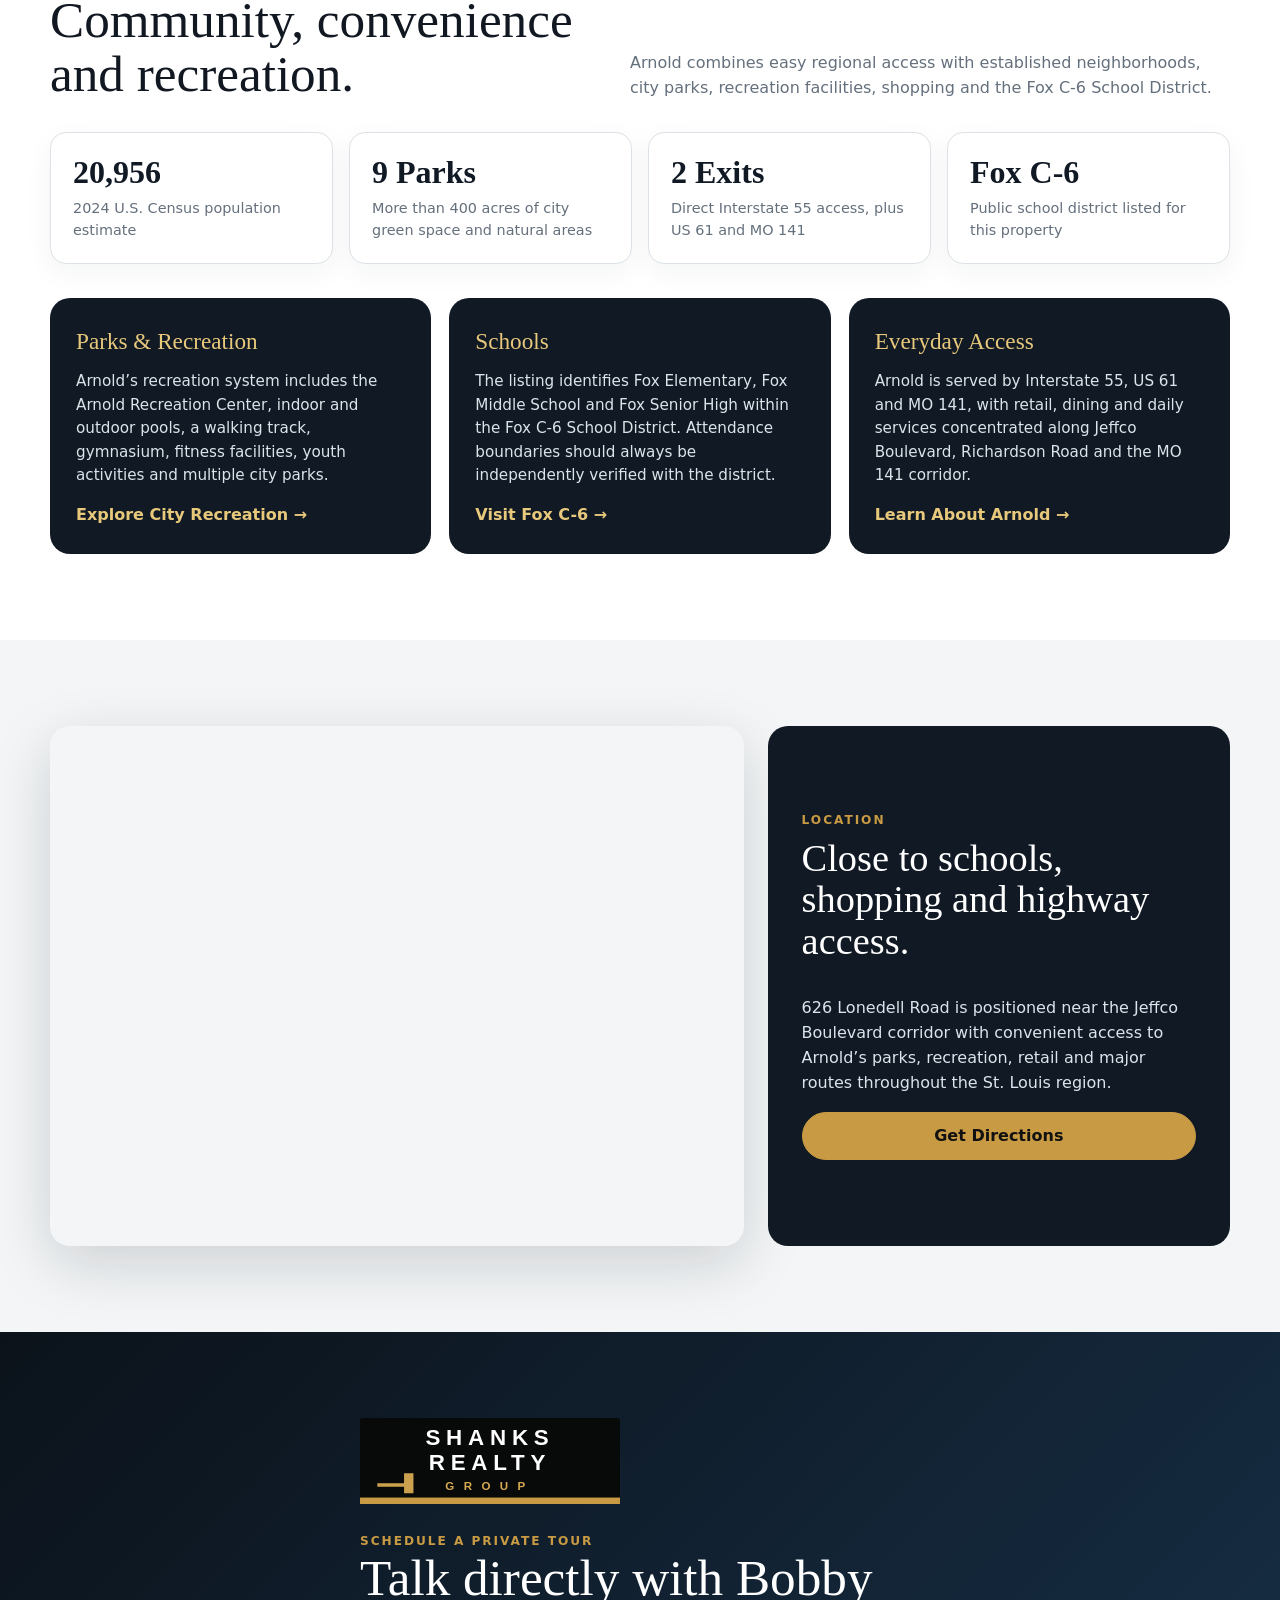
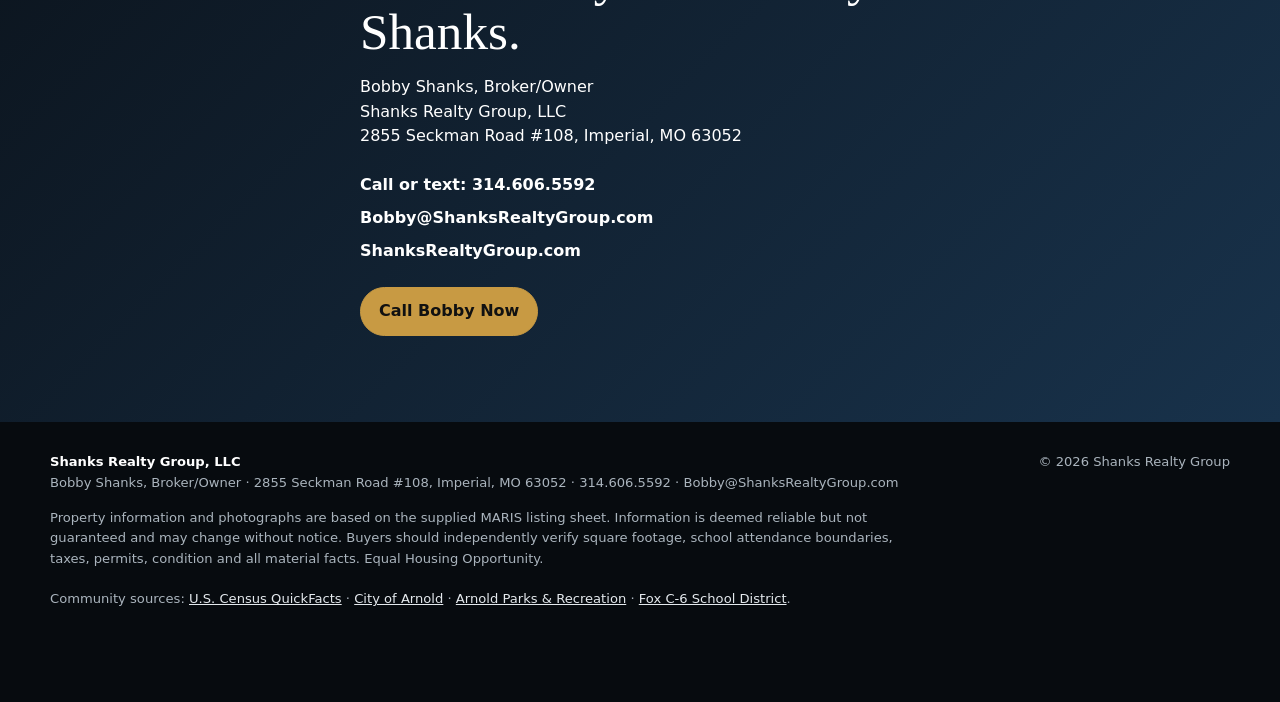
==== commit 00251dfe: "Replace index.html with standalone listing site design, no contact form Adopts the 626_Lonedell_Stan" ====
--- a/index.html
+++ b/index.html
@@ -1,469 +1,625 @@
 <!doctype html>
 <html lang="en">
-  <head>
-    <meta charset="utf-8">
-    <meta name="viewport" content="width=device-width, initial-scale=1, viewport-fit=cover">
-    <title>626 Lonedell Road | Arnold, Missouri</title>
-    <meta
-      name="description"
-      content="626 Lonedell Road, Arnold, Missouri — a completely remodeled 4 bed, 4 bath home with a fully finished lower level and over 4,000 sq ft of finished living space on a 0.40-acre lot. Offered at $435,000 by Bobby Shanks of Shanks Realty Group."
-    >
-    <link rel="preconnect" href="https://fonts.googleapis.com">
-    <link rel="preconnect" href="https://fonts.gstatic.com" crossorigin>
-    <link
-      rel="stylesheet"
-      href="https://fonts.googleapis.com/css2?family=Atkinson+Hyperlegible:wght@400;700&amp;family=Oswald:wght@400;500;600;700&amp;display=swap"
-    >
-    <link
-      rel="stylesheet"
-      href="https://cdnjs.cloudflare.com/ajax/libs/font-awesome/6.5.2/css/all.min.css"
-      crossorigin="anonymous"
-      referrerpolicy="no-referrer"
-    >
-    <link rel="stylesheet" href="./styles.css">
-  </head>
-  <body>
-    <a class="skip-link" href="#main-content">Skip to property details</a>
-
-    <header class="site-header" data-open="false">
-      <div class="nav-wrap">
-        <a class="brand" href="https://www.shanksrealtygroup.com/" aria-label="Shanks Realty Group home">
-          <img src="./assets/logo.png" width="250" height="206" alt="Shanks Realty Group">
-        </a>
-
-        <button class="menu-toggle" type="button" aria-expanded="false" aria-controls="primary-nav" aria-label="Open menu">
-          <span></span>
-          <span></span>
-          <span></span>
-        </button>
-
-        <nav class="primary-nav" id="primary-nav" aria-label="Property navigation">
-          <a href="#opportunity">The home</a>
-          <a href="#property">Location</a>
-          <a href="#community">Area guide</a>
-        </nav>
-
-        <a class="agent-cta" href="tel:+13146065592">
-          <span>Call Bobby</span>
-          <strong>314-606-5592</strong>
-        </a>
+<head>
+  <meta charset="utf-8">
+  <meta name="viewport" content="width=device-width, initial-scale=1">
+  <title>626 Lonedell Road, Arnold MO | Shanks Realty Group</title>
+  <meta name="description" content="Explore 626 Lonedell Road in Arnold, Missouri: more than 4,000 finished square feet, 4 bedrooms, 4 full baths, a finished lower level, sunroom, deck, large yard and extensive 2025–2026 remodeling.">
+  <meta name="theme-color" content="#101924">
+  <meta property="og:type" content="website">
+  <meta property="og:title" content="626 Lonedell Road | Arnold, Missouri">
+  <meta property="og:description" content="Why build new? This extensively remodeled 4-bedroom, 4-bath home offers more than 4,000 finished square feet.">
+  <meta property="og:image" content="./assets/gallery/photo-01.jpg">
+  <meta name="twitter:card" content="summary_large_image">
+  <link rel="icon" href="data:image/svg+xml,<svg xmlns=%22http://www.w3.org/2000/svg%22 viewBox=%220 0 100 100%22><rect width=%22100%22 height=%22100%22 rx=%2216%22 fill=%22%23080909%22/><text x=%2250%22 y=%2262%22 text-anchor=%22middle%22 font-size=%2242%22 font-family=%22Arial%22 font-weight=%22700%22 fill=%22%23d7aa52%22>SRG</text></svg>">
+  <style>
+    :root{
+      --ink:#111821; --muted:#65707d; --paper:#fff; --soft:#f3f5f6;
+      --navy:#101924; --navy2:#18324b; --gold:#c89a43; --gold2:#e8c97c;
+      --line:#dce2e7; --shadow:0 18px 60px rgba(11,25,39,.16); --radius:20px;
+    }
+    *{box-sizing:border-box}
+    html{scroll-behavior:smooth;scroll-padding-top:96px}
+    body{margin:0;color:var(--ink);background:var(--paper);font-family:Inter,ui-sans-serif,system-ui,-apple-system,BlinkMacSystemFont,"Segoe UI",sans-serif;line-height:1.55}
+    body.no-scroll{overflow:hidden}
+    a{color:inherit}
+    img{display:block;max-width:100%}
+    button,input,textarea{font:inherit}
+    .wrap{width:min(1180px,calc(100% - 40px));margin:auto}
+    .eyebrow{font-size:.76rem;font-weight:800;letter-spacing:.16em;text-transform:uppercase;color:var(--gold)}
+    .section{padding:86px 0}
+    .section.soft{background:var(--soft)}
+    .section-head{display:flex;justify-content:space-between;align-items:end;gap:30px;margin-bottom:32px}
+    .section-head h2{font-family:Georgia,"Times New Roman",serif;font-size:clamp(2rem,4vw,3.3rem);line-height:1.05;margin:.35rem 0 0;font-weight:500}
+    .section-head p{max-width:600px;margin:0;color:var(--muted)}
+    .topbar{position:fixed;inset:0 0 auto;z-index:50;background:rgba(7,12,17,.84);backdrop-filter:blur(14px);border-bottom:1px solid rgba(255,255,255,.13)}
+    .topbar-inner{height:78px;display:flex;align-items:center;justify-content:space-between;gap:24px}
+    .logo{width:178px;flex:0 0 auto}
+    .nav{display:flex;align-items:center;gap:24px;color:#fff;font-size:.92rem}
+    .nav a{text-decoration:none;opacity:.86}
+    .nav a:hover{opacity:1;color:var(--gold2)}
+    .nav-cta,.btn{display:inline-flex;align-items:center;justify-content:center;gap:9px;min-height:46px;padding:11px 18px;border-radius:999px;border:1px solid transparent;text-decoration:none;font-weight:800;cursor:pointer;transition:.2s ease}
+    .nav-cta,.btn-gold{background:var(--gold);color:#111;border-color:var(--gold)}
+    .nav-cta:hover,.btn-gold:hover{background:var(--gold2);transform:translateY(-1px)}
+    .btn-dark{background:var(--navy);color:#fff;border-color:var(--navy)}
+    .btn-light{background:rgba(255,255,255,.1);color:#fff;border-color:rgba(255,255,255,.48)}
+    .btn-outline{background:#fff;color:var(--navy);border-color:var(--line)}
+    .hero{min-height:860px;position:relative;display:grid;align-items:end;color:#fff;background:linear-gradient(90deg,rgba(7,12,17,.86) 0%,rgba(7,12,17,.52) 48%,rgba(7,12,17,.14) 75%),url('./assets/gallery/photo-01.jpg') center/cover no-repeat}
+    .hero:after{content:"";position:absolute;inset:auto 0 0;height:220px;background:linear-gradient(transparent,rgba(8,13,18,.86))}
+    .hero-content{position:relative;z-index:2;padding:170px 0 92px;max-width:850px}
+    .status-row{display:flex;flex-wrap:wrap;gap:10px;margin-bottom:23px}
+    .pill{display:inline-flex;align-items:center;gap:8px;padding:8px 12px;border:1px solid rgba(255,255,255,.34);border-radius:999px;background:rgba(0,0,0,.24);font-weight:750;font-size:.85rem;backdrop-filter:blur(8px)}
+    .pill.active:before{content:"";width:9px;height:9px;border-radius:50%;background:#6bd482;box-shadow:0 0 0 4px rgba(107,212,130,.18)}
+    .hero h1{font-family:Georgia,"Times New Roman",serif;font-size:clamp(3.4rem,7.4vw,6.9rem);line-height:.91;margin:0 0 24px;font-weight:500;letter-spacing:-.04em}
+    .hero h1 span{display:block;color:var(--gold2);font-size:.52em;letter-spacing:-.02em;margin-bottom:.18em}
+    .hero-lead{font-size:clamp(1.1rem,2vw,1.38rem);max-width:760px;color:#edf2f5;margin:0 0 28px}
+    .hero-price{font-size:clamp(2.1rem,4vw,3.4rem);font-weight:850;letter-spacing:-.04em;margin:0 0 25px}
+    .hero-actions{display:flex;flex-wrap:wrap;gap:12px}
+    .facts{position:relative;z-index:3;margin-top:-48px}
+    .facts-grid{display:grid;grid-template-columns:repeat(6,1fr);background:#fff;border-radius:18px;box-shadow:var(--shadow);overflow:hidden;border:1px solid var(--line)}
+    .fact{padding:22px 18px;text-align:center;border-right:1px solid var(--line)}
+    .fact:last-child{border-right:0}
+    .fact strong{display:block;color:var(--navy);font-size:1.42rem;line-height:1.1}
+    .fact span{font-size:.76rem;text-transform:uppercase;letter-spacing:.11em;color:var(--muted);font-weight:700}
+    .story-grid{display:grid;grid-template-columns:1.12fr .88fr;gap:64px;align-items:start}
+    .story h2{font-family:Georgia,"Times New Roman",serif;font-size:clamp(2.3rem,4.2vw,4rem);line-height:1.05;margin:10px 0 24px;font-weight:500}
+    .story p{font-size:1.06rem;color:#4a5561}
+    .quote{font-family:Georgia,"Times New Roman",serif;font-size:1.45rem;line-height:1.4;border-left:5px solid var(--gold);padding:6px 0 6px 22px;color:var(--navy)}
+    .feature-grid{display:grid;grid-template-columns:repeat(2,1fr);gap:16px}
+    .feature-card{background:var(--soft);border:1px solid var(--line);border-radius:16px;padding:20px}
+    .feature-icon{width:38px;height:38px;border-radius:10px;display:grid;place-items:center;background:var(--navy);color:var(--gold2);font-weight:900;margin-bottom:12px}
+    .feature-card h3{margin:0 0 5px;font-size:1rem}
+    .feature-card p{margin:0;font-size:.9rem;color:var(--muted)}
+    .gallery-controls{display:flex;flex-wrap:wrap;gap:9px;margin-bottom:24px}
+    .filter{border:1px solid var(--line);background:#fff;border-radius:999px;padding:9px 14px;font-weight:750;cursor:pointer;color:#44505c}
+    .filter.active{background:var(--navy);color:#fff;border-color:var(--navy)}
+    .gallery-grid{display:grid;grid-template-columns:repeat(4,1fr);gap:12px}
+    .gallery-item{position:relative;aspect-ratio:3/2;padding:0;border:0;border-radius:13px;overflow:hidden;background:#dfe5e8;cursor:zoom-in}
+    .gallery-item:first-child{grid-column:span 2;grid-row:span 2}
+    .gallery-item img{width:100%;height:100%;object-fit:cover;transition:transform .35s ease}
+    .gallery-item:hover img{transform:scale(1.045)}
+    .gallery-label{position:absolute;left:9px;bottom:9px;background:rgba(4,9,13,.73);color:#fff;border-radius:999px;padding:5px 9px;font-size:.72rem;font-weight:700;opacity:0;transform:translateY(4px);transition:.2s}
+    .gallery-item:hover .gallery-label{opacity:1;transform:none}
+    .gallery-item[hidden]{display:none}
+    .community-grid{display:grid;grid-template-columns:repeat(4,1fr);gap:16px;margin-bottom:34px}
+    .community-stat{border-radius:16px;background:#fff;border:1px solid var(--line);padding:22px;box-shadow:0 8px 28px rgba(18,37,53,.05)}
+    .community-stat strong{display:block;font-family:Georgia,serif;color:var(--navy);font-size:2rem;line-height:1.1}
+    .community-stat span{display:block;margin-top:6px;color:var(--muted);font-size:.9rem}
+    .community-panels{display:grid;grid-template-columns:repeat(3,1fr);gap:18px}
+    .community-panel{background:var(--navy);color:#fff;border-radius:20px;padding:26px}
+    .community-panel h3{margin:0 0 10px;font-family:Georgia,serif;font-size:1.45rem;color:var(--gold2);font-weight:500}
+    .community-panel p{margin:0;color:#dce4ea;font-size:.95rem}
+    .community-panel a{display:inline-block;margin-top:15px;color:var(--gold2);font-weight:800;text-decoration:none}
+    .map-grid{display:grid;grid-template-columns:1.2fr .8fr;gap:24px;align-items:stretch}
+    .map-frame{min-height:520px;border:0;width:100%;border-radius:20px;box-shadow:var(--shadow)}
+    .map-card{background:var(--navy);color:#fff;border-radius:20px;padding:34px;display:flex;flex-direction:column;justify-content:center}
+    .map-card h2{font-family:Georgia,serif;font-size:2.4rem;line-height:1.08;margin:8px 0 18px;font-weight:500}
+    .map-card p{color:#dbe4eb}
+    .contact{background:linear-gradient(135deg,#0b121a,#18324b);color:#fff}
+    .contact-grid{display:grid;grid-template-columns:1fr;gap:24px;align-items:center;justify-content:center;max-width:560px;margin:0 auto}
+    .contact-logo{width:260px;margin-bottom:28px}
+    .contact h2{font-family:Georgia,serif;font-size:clamp(2.2rem,4vw,3.7rem);line-height:1.05;margin:0 0 16px;font-weight:500}
+    .contact-links{display:grid;gap:8px;margin:24px 0}
+    .contact-links a{text-decoration:none;color:#fff;font-weight:750}
+    .footer{background:#070b0f;color:#aab4bd;padding:30px 0 92px;font-size:.82rem}
+    .footer-grid{display:grid;grid-template-columns:1fr auto;gap:30px;align-items:start}
+    .footer a{color:#e4e9ed}
+    .sources{margin-top:15px;max-width:850px}
+    .mobile-bar{display:none;position:fixed;z-index:45;inset:auto 0 0;background:#fff;border-top:1px solid var(--line);padding:10px 12px;gap:8px;box-shadow:0 -8px 30px rgba(0,0,0,.12)}
+    .mobile-bar .btn{flex:1;min-height:44px;padding:8px 12px}
+    .lightbox{position:fixed;z-index:100;inset:0;background:rgba(3,6,9,.94);display:none;align-items:center;justify-content:center;padding:72px 80px 40px}
+    .lightbox.open{display:flex}
+    .lightbox img{max-width:min(94vw,1400px);max-height:82vh;object-fit:contain;border-radius:8px;box-shadow:0 20px 80px rgba(0,0,0,.55)}
+    .lightbox-close,.lightbox-nav{position:absolute;border:1px solid rgba(255,255,255,.28);background:rgba(0,0,0,.35);color:#fff;border-radius:50%;width:48px;height:48px;font-size:1.7rem;cursor:pointer}
+    .lightbox-close{top:16px;right:18px}
+    .lightbox-nav.prev{left:18px} .lightbox-nav.next{right:18px}
+    .lightbox-count{position:absolute;top:26px;left:50%;transform:translateX(-50%);color:#fff;font-weight:800}
+    .lightbox-caption{position:absolute;bottom:15px;left:50%;transform:translateX(-50%);color:#dce3e8;text-align:center;width:min(90%,800px)}
+    @media(max-width:1000px){
+      .nav a:not(.nav-cta){display:none} .hero{min-height:760px}
+      .facts-grid{grid-template-columns:repeat(3,1fr)} .fact:nth-child(3){border-right:0} .fact:nth-child(-n+3){border-bottom:1px solid var(--line)}
+      .story-grid,.contact-grid,.map-grid{grid-template-columns:1fr} .gallery-grid{grid-template-columns:repeat(3,1fr)}
+      .community-grid{grid-template-columns:repeat(2,1fr)} .community-panels{grid-template-columns:1fr}
+    }
+    @media(max-width:680px){
+      html{scroll-padding-top:80px}
+      .wrap{width:min(100% - 28px,1180px)} .topbar-inner{height:68px} .logo{width:142px} .nav-cta{padding:9px 13px;font-size:.84rem}
+      .hero{min-height:720px;background-position:58% center} .hero-content{padding:130px 0 78px} .hero h1{font-size:3.75rem}
+      .facts{margin-top:-28px} .facts-grid{grid-template-columns:repeat(2,1fr)} .fact:nth-child(odd){border-right:1px solid var(--line)} .fact:nth-child(even){border-right:0} .fact:nth-child(-n+4){border-bottom:1px solid var(--line)}
+      .section{padding:64px 0} .section-head{display:block} .section-head p{margin-top:12px}
+      .story-grid{gap:34px} .feature-grid{grid-template-columns:1fr}
+      .gallery-grid{grid-template-columns:repeat(2,1fr);gap:7px} .gallery-item:first-child{grid-column:span 2;grid-row:span 1}
+      .gallery-label{display:none} .community-grid{grid-template-columns:1fr 1fr;gap:10px} .community-stat{padding:18px}
+      .footer-grid{grid-template-columns:1fr}
+      .mobile-bar{display:flex} .footer{padding-bottom:105px} .lightbox{padding:70px 12px} .lightbox-nav{width:42px;height:42px} .lightbox-nav.prev{left:8px} .lightbox-nav.next{right:8px}
+    }
+    @media(prefers-reduced-motion:reduce){*{scroll-behavior:auto!important;transition:none!important}}
+  </style>
+  <script type="application/ld+json">
+  {
+    "@context":"https://schema.org",
+    "@type":"SingleFamilyResidence",
+    "name":"626 Lonedell Road",
+    "address":{"@type":"PostalAddress","streetAddress":"626 Lonedell Road","addressLocality":"Arnold","addressRegion":"MO","postalCode":"63010","addressCountry":"US"},
+    "numberOfBedrooms":4,
+    "numberOfBathroomsTotal":4,
+    "floorSize":{"@type":"QuantitativeValue","value":4050,"unitCode":"FTK"},
+    "yearBuilt":1977,
+    "image":"./assets/gallery/photo-01.jpg",
+    "offers":{"@type":"Offer","price":"435000","priceCurrency":"USD","availability":"https://schema.org/InStock"}
+  }
+  </script>
+</head>
+<body>
+  <header class="topbar">
+    <div class="wrap topbar-inner">
+      <a href="#top" aria-label="Shanks Realty Group home"><img class="logo" src="[data-uri]" alt="Shanks Realty Group"></a>
+      <nav class="nav" aria-label="Primary navigation">
+        <a href="#overview">Overview</a><a href="#features">Features</a><a href="#gallery">Photos</a><a href="#community">Arnold</a><a href="#map">Map</a>
+        <a class="nav-cta" href="tel:+13146065592">Call Bobby</a>
+      </nav>
+    </div>
+  </header>
+
+  <main id="top">
+    <section class="hero">
+      <div class="wrap hero-content">
+        <div class="status-row"><span class="pill active">Active Listing</span><span class="pill">MLS #26048674</span><span class="pill">Arnold, Missouri 63010</span></div>
+        <h1><span>Why build new?</span>Here it is.</h1>
+        <p class="hero-lead">More than 4,000 square feet of finished living space, extensively remodeled inside and out, with four bedrooms, four full bathrooms and room for every part of life.</p>
+        <div class="hero-price">$435,000</div>
+        <div class="hero-actions">
+          <a class="btn btn-gold" href="#gallery">View All 72 Images</a>
+          <a class="btn btn-light" href="https://portal.onehome.com/en-US/share/2990079e62923" target="_blank" rel="noopener">View Live Listing</a>
+          <a class="btn btn-light" href="./assets/626-Lonedell-Road-Property-Sheet.pdf" download="626-Lonedell-Road-Property-Sheet.pdf" target="_blank">Property Sheet</a>
+        </div>
       </div>
-    </header>
-
-    <main id="main-content">
-      <section class="listing-hero" aria-labelledby="listing-title">
-        <h1 class="sr-only" id="listing-title">626 Lonedell Road, Arnold, Missouri</h1>
-        <img class="hero-backdrop" src="./assets/photo-front.jpeg" alt="" loading="eager">
-        <div class="hero-card">
-          <p class="hero-eyebrow">For Sale · Arnold, Missouri</p>
-          <p class="hero-address">626 Lonedell Road</p>
-          <p class="hero-price">$435,000</p>
-          <dl class="hero-stats">
-            <div>
-              <dt>Beds</dt>
-              <dd>4</dd>
-            </div>
-            <div>
-              <dt>Baths</dt>
-              <dd>4</dd>
-            </div>
-            <div>
-              <dt>Sq Ft</dt>
-              <dd>4,050</dd>
-            </div>
-            <div>
-              <dt>Lot</dt>
-              <dd>0.40 ac</dd>
-            </div>
-          </dl>
-          <p class="hero-agent">Shanks Realty Group · Bobby Shanks · 314-606-5592</p>
+    </section>
+
+    <div class="facts">
+      <div class="wrap facts-grid">
+        <div class="fact"><strong>4</strong><span>Bedrooms</span></div>
+        <div class="fact"><strong>4</strong><span>Full Baths</span></div>
+        <div class="fact"><strong>4,050</strong><span>Finished Sq. Ft.</span></div>
+        <div class="fact"><strong>0.40</strong><span>Acre Lot</span></div>
+        <div class="fact"><strong>2-Car</strong><span>Attached Garage</span></div>
+        <div class="fact"><strong>No HOA</strong><span>Association Fee</span></div>
+      </div>
+    </div>
+
+    <section class="section story" id="overview">
+      <div class="wrap story-grid">
+        <div>
+          <div class="eyebrow">626 Lonedell Road · Arnold, MO</div>
+          <h2>New-construction style updates—without the wait.</h2>
+          <p>This extensively remodeled one-and-one-half-story home delivers approximately 2,800 square feet above grade plus a fully finished lower level, creating more than 4,000 square feet across three refreshed levels.</p>
+          <p>The remodeled kitchen features updated cabinetry, new countertops, stainless-steel appliances and an open layout connected to expansive living and dining spaces. Four spacious bedrooms and four full bathrooms provide flexibility for everyday living, entertaining, guests, hobbies and working from home.</p>
+          <div class="quote">“Why wait to build a new home when everything you’ve been looking for is already here?”</div>
+          <p>The finished lower level adds an enormous recreation area, bonus room near a full bath, recessed lighting and dedicated storage. Outside, enjoy the sunroom, newer deck, large concrete patio, mature shade trees, expansive backyard and detached storage shed.</p>
         </div>
-      </section>
-
-      <section class="property-intro" aria-label="Listing summary">
-        <div class="intro-copy">
-          <p class="listing-label">626 Lonedell Road · Arnold, Missouri</p>
-          <h2>More home than<br>the listing shows.</h2>
+        <div class="feature-grid" id="features">
+          <article class="feature-card"><div class="feature-icon">01</div><h3>Remodeled Kitchen</h3><p>Updated cabinetry, countertops, stainless appliances and an open flow into the living areas.</p></article>
+          <article class="feature-card"><div class="feature-icon">02</div><h3>Flexible Laundry</h3><p>Laundry in the primary bath area plus a lower-level laundry space with utility sink and dual dryer hookups.</p></article>
+          <article class="feature-card"><div class="feature-icon">03</div><h3>Finished Lower Level</h3><p>Large recreation space, bonus room, full bathroom, extensive recessed lighting and storage.</p></article>
+          <article class="feature-card"><div class="feature-icon">04</div><h3>Outdoor Living</h3><p>Bright sunroom, newer deck, concrete patio, mature trees, broad backyard and storage shed.</p></article>
+          <article class="feature-card"><div class="feature-icon">05</div><h3>Garage & Workshop</h3><p>Oversized two-car attached garage with epoxy-style floor, workbench and built-in storage.</p></article>
+          <article class="feature-card"><div class="feature-icon">06</div><h3>Major Exterior Updates</h3><p>New shingles and siding create a fresh, cohesive look from every angle.</p></article>
+          <article class="feature-card"><div class="feature-icon">07</div><h3>Comfort Systems</h3><p>Central air, natural-gas forced-air heat and ceiling fans throughout.</p></article>
+          <article class="feature-card"><div class="feature-icon">08</div><h3>Connected Location</h3><p>Near schools, shopping and major highway access through the Arnold and Jefferson County corridors.</p></article>
         </div>
-        <dl class="property-facts">
-          <div>
-            <dt>Bed &amp; bath</dt>
-            <dd>4 bed · 4 bath</dd>
+      </div>
+    </section>
+
+    <section class="section soft" id="gallery">
+      <div class="wrap">
+        <div class="section-head"><div><div class="eyebrow">Complete Photo Tour</div><h2>See every room and every angle.</h2></div><p>All 72 media images from the listing are included below. Select any image for a full-screen view.</p></div>
+        <div class="gallery-controls" role="group" aria-label="Photo filters">
+          <button class="filter active" data-filter="all" aria-pressed="true">All Photos</button>
+          <button class="filter" data-filter="exterior" aria-pressed="false">Exterior</button>
+          <button class="filter" data-filter="main" aria-pressed="false">Kitchen & Living</button>
+          <button class="filter" data-filter="beds" aria-pressed="false">Bedrooms & Baths</button>
+          <button class="filter" data-filter="lower" aria-pressed="false">Lower Level</button>
+          <button class="filter" data-filter="outdoor" aria-pressed="false">Outdoor & Garage</button>
+          <button class="filter" data-filter="floorplan" aria-pressed="false">Floor Plan</button>
+        </div>
+        <div class="gallery-grid"><button class="gallery-item" data-category="exterior" data-index="0" aria-label="Open photo 1: Front Exterior">
+      <img src="./assets/gallery/photo-01.jpg" alt="626 Lonedell Road — Front Exterior, photo 1" fetchpriority="high">
+      <span class="gallery-label">Front Exterior</span>
+    </button>
+<button class="gallery-item" data-category="main" data-index="1" aria-label="Open photo 2: Kitchen & Main Living">
+      <img src="./assets/gallery/photo-02.jpg" alt="626 Lonedell Road — Kitchen & Main Living, photo 2" fetchpriority="high">
+      <span class="gallery-label">Kitchen & Main Living</span>
+    </button>
+<button class="gallery-item" data-category="main" data-index="2" aria-label="Open photo 3: Kitchen & Main Living">
+      <img src="./assets/gallery/photo-03.jpg" alt="626 Lonedell Road — Kitchen & Main Living, photo 3" fetchpriority="high">
+      <span class="gallery-label">Kitchen & Main Living</span>
+    </button>
+<button class="gallery-item" data-category="main" data-index="3" aria-label="Open photo 4: Kitchen & Main Living">
+      <img src="./assets/gallery/photo-04.jpg" alt="626 Lonedell Road — Kitchen & Main Living, photo 4" fetchpriority="high">
+      <span class="gallery-label">Kitchen & Main Living</span>
+    </button>
+<button class="gallery-item" data-category="main" data-index="4" aria-label="Open photo 5: Kitchen & Main Living">
+      <img src="./assets/gallery/photo-05.jpg" alt="626 Lonedell Road — Kitchen & Main Living, photo 5" loading="lazy">
+      <span class="gallery-label">Kitchen & Main Living</span>
+    </button>
+<button class="gallery-item" data-category="main" data-index="5" aria-label="Open photo 6: Kitchen & Main Living">
+      <img src="./assets/gallery/photo-06.jpg" alt="626 Lonedell Road — Kitchen & Main Living, photo 6" loading="lazy">
+      <span class="gallery-label">Kitchen & Main Living</span>
+    </button>
+<button class="gallery-item" data-category="main" data-index="6" aria-label="Open photo 7: Kitchen & Main Living">
+      <img src="./assets/gallery/photo-07.jpg" alt="626 Lonedell Road — Kitchen & Main Living, photo 7" loading="lazy">
+      <span class="gallery-label">Kitchen & Main Living</span>
+    </button>
+<button class="gallery-item" data-category="main" data-index="7" aria-label="Open photo 8: Kitchen & Main Living">
+      <img src="./assets/gallery/photo-08.jpg" alt="626 Lonedell Road — Kitchen & Main Living, photo 8" loading="lazy">
+      <span class="gallery-label">Kitchen & Main Living</span>
+    </button>
+<button class="gallery-item" data-category="main" data-index="8" aria-label="Open photo 9: Kitchen & Main Living">
+      <img src="./assets/gallery/photo-09.jpg" alt="626 Lonedell Road — Kitchen & Main Living, photo 9" loading="lazy">
+      <span class="gallery-label">Kitchen & Main Living</span>
+    </button>
+<button class="gallery-item" data-category="main" data-index="9" aria-label="Open photo 10: Kitchen & Main Living">
+      <img src="./assets/gallery/photo-10.jpg" alt="626 Lonedell Road — Kitchen & Main Living, photo 10" loading="lazy">
+      <span class="gallery-label">Kitchen & Main Living</span>
+    </button>
+<button class="gallery-item" data-category="main" data-index="10" aria-label="Open photo 11: Kitchen & Main Living">
+      <img src="./assets/gallery/photo-11.jpg" alt="626 Lonedell Road — Kitchen & Main Living, photo 11" loading="lazy">
+      <span class="gallery-label">Kitchen & Main Living</span>
+    </button>
+<button class="gallery-item" data-category="main" data-index="11" aria-label="Open photo 12: Kitchen & Main Living">
+      <img src="./assets/gallery/photo-12.jpg" alt="626 Lonedell Road — Kitchen & Main Living, photo 12" loading="lazy">
+      <span class="gallery-label">Kitchen & Main Living</span>
+    </button>
+<button class="gallery-item" data-category="main" data-index="12" aria-label="Open photo 13: Kitchen & Main Living">
+      <img src="./assets/gallery/photo-13.jpg" alt="626 Lonedell Road — Kitchen & Main Living, photo 13" loading="lazy">
+      <span class="gallery-label">Kitchen & Main Living</span>
+    </button>
+<button class="gallery-item" data-category="main" data-index="13" aria-label="Open photo 14: Kitchen & Main Living">
+      <img src="./assets/gallery/photo-14.jpg" alt="626 Lonedell Road — Kitchen & Main Living, photo 14" loading="lazy">
+      <span class="gallery-label">Kitchen & Main Living</span>
+    </button>
+<button class="gallery-item" data-category="main" data-index="14" aria-label="Open photo 15: Kitchen & Main Living">
+      <img src="./assets/gallery/photo-15.jpg" alt="626 Lonedell Road — Kitchen & Main Living, photo 15" loading="lazy">
+      <span class="gallery-label">Kitchen & Main Living</span>
+    </button>
+<button class="gallery-item" data-category="main" data-index="15" aria-label="Open photo 16: Kitchen & Main Living">
+      <img src="./assets/gallery/photo-16.jpg" alt="626 Lonedell Road — Kitchen & Main Living, photo 16" loading="lazy">
+      <span class="gallery-label">Kitchen & Main Living</span>
+    </button>
+<button class="gallery-item" data-category="main" data-index="16" aria-label="Open photo 17: Kitchen & Main Living">
+      <img src="./assets/gallery/photo-17.jpg" alt="626 Lonedell Road — Kitchen & Main Living, photo 17" loading="lazy">
+      <span class="gallery-label">Kitchen & Main Living</span>
+    </button>
+<button class="gallery-item" data-category="main" data-index="17" aria-label="Open photo 18: Kitchen & Main Living">
+      <img src="./assets/gallery/photo-18.jpg" alt="626 Lonedell Road — Kitchen & Main Living, photo 18" loading="lazy">
+      <span class="gallery-label">Kitchen & Main Living</span>
+    </button>
+<button class="gallery-item" data-category="beds" data-index="18" aria-label="Open photo 19: Bedrooms & Bathrooms">
+      <img src="./assets/gallery/photo-19.jpg" alt="626 Lonedell Road — Bedrooms & Bathrooms, photo 19" loading="lazy">
+      <span class="gallery-label">Bedrooms & Bathrooms</span>
+    </button>
+<button class="gallery-item" data-category="beds" data-index="19" aria-label="Open photo 20: Bedrooms & Bathrooms">
+      <img src="./assets/gallery/photo-20.jpg" alt="626 Lonedell Road — Bedrooms & Bathrooms, photo 20" loading="lazy">
+      <span class="gallery-label">Bedrooms & Bathrooms</span>
+    </button>
+<button class="gallery-item" data-category="beds" data-index="20" aria-label="Open photo 21: Bedrooms & Bathrooms">
+      <img src="./assets/gallery/photo-21.jpg" alt="626 Lonedell Road — Bedrooms & Bathrooms, photo 21" loading="lazy">
+      <span class="gallery-label">Bedrooms & Bathrooms</span>
+    </button>
+<button class="gallery-item" data-category="beds" data-index="21" aria-label="Open photo 22: Bedrooms & Bathrooms">
+      <img src="./assets/gallery/photo-22.jpg" alt="626 Lonedell Road — Bedrooms & Bathrooms, photo 22" loading="lazy">
+      <span class="gallery-label">Bedrooms & Bathrooms</span>
+    </button>
+<button class="gallery-item" data-category="beds" data-index="22" aria-label="Open photo 23: Bedrooms & Bathrooms">
+      <img src="./assets/gallery/photo-23.jpg" alt="626 Lonedell Road — Bedrooms & Bathrooms, photo 23" loading="lazy">
+      <span class="gallery-label">Bedrooms & Bathrooms</span>
+    </button>
+<button class="gallery-item" data-category="beds" data-index="23" aria-label="Open photo 24: Bedrooms & Bathrooms">
+      <img src="./assets/gallery/photo-24.jpg" alt="626 Lonedell Road — Bedrooms & Bathrooms, photo 24" loading="lazy">
+      <span class="gallery-label">Bedrooms & Bathrooms</span>
+    </button>
+<button class="gallery-item" data-category="main" data-index="24" aria-label="Open photo 25: Kitchen & Main Living">
+      <img src="./assets/gallery/photo-25.jpg" alt="626 Lonedell Road — Kitchen & Main Living, photo 25" loading="lazy">
+      <span class="gallery-label">Kitchen & Main Living</span>
+    </button>
+<button class="gallery-item" data-category="beds" data-index="25" aria-label="Open photo 26: Bedrooms & Bathrooms">
+      <img src="./assets/gallery/photo-26.jpg" alt="626 Lonedell Road — Bedrooms & Bathrooms, photo 26" loading="lazy">
+      <span class="gallery-label">Bedrooms & Bathrooms</span>
+    </button>
+<button class="gallery-item" data-category="beds" data-index="26" aria-label="Open photo 27: Bedrooms & Bathrooms">
+      <img src="./assets/gallery/photo-27.jpg" alt="626 Lonedell Road — Bedrooms & Bathrooms, photo 27" loading="lazy">
+      <span class="gallery-label">Bedrooms & Bathrooms</span>
+    </button>
+<button class="gallery-item" data-category="beds" data-index="27" aria-label="Open photo 28: Bedrooms & Bathrooms">
+      <img src="./assets/gallery/photo-28.jpg" alt="626 Lonedell Road — Bedrooms & Bathrooms, photo 28" loading="lazy">
+      <span class="gallery-label">Bedrooms & Bathrooms</span>
+    </button>
+<button class="gallery-item" data-category="beds" data-index="28" aria-label="Open photo 29: Bedrooms & Bathrooms">
+      <img src="./assets/gallery/photo-29.jpg" alt="626 Lonedell Road — Bedrooms & Bathrooms, photo 29" loading="lazy">
+      <span class="gallery-label">Bedrooms & Bathrooms</span>
+    </button>
+<button class="gallery-item" data-category="main" data-index="29" aria-label="Open photo 30: Kitchen & Main Living">
+      <img src="./assets/gallery/photo-30.jpg" alt="626 Lonedell Road — Kitchen & Main Living, photo 30" loading="lazy">
+      <span class="gallery-label">Kitchen & Main Living</span>
+    </button>
+<button class="gallery-item" data-category="main" data-index="30" aria-label="Open photo 31: Kitchen & Main Living">
+      <img src="./assets/gallery/photo-31.jpg" alt="626 Lonedell Road — Kitchen & Main Living, photo 31" loading="lazy">
+      <span class="gallery-label">Kitchen & Main Living</span>
+    </button>
+<button class="gallery-item" data-category="beds" data-index="31" aria-label="Open photo 32: Bedrooms & Bathrooms">
+      <img src="./assets/gallery/photo-32.jpg" alt="626 Lonedell Road — Bedrooms & Bathrooms, photo 32" loading="lazy">
+      <span class="gallery-label">Bedrooms & Bathrooms</span>
+    </button>
+<button class="gallery-item" data-category="beds" data-index="32" aria-label="Open photo 33: Bedrooms & Bathrooms">
+      <img src="./assets/gallery/photo-33.jpg" alt="626 Lonedell Road — Bedrooms & Bathrooms, photo 33" loading="lazy">
+      <span class="gallery-label">Bedrooms & Bathrooms</span>
+    </button>
+<button class="gallery-item" data-category="beds" data-index="33" aria-label="Open photo 34: Bedrooms & Bathrooms">
+      <img src="./assets/gallery/photo-34.jpg" alt="626 Lonedell Road — Bedrooms & Bathrooms, photo 34" loading="lazy">
+      <span class="gallery-label">Bedrooms & Bathrooms</span>
+    </button>
+<button class="gallery-item" data-category="beds" data-index="34" aria-label="Open photo 35: Bedrooms & Bathrooms">
+      <img src="./assets/gallery/photo-35.jpg" alt="626 Lonedell Road — Bedrooms & Bathrooms, photo 35" loading="lazy">
+      <span class="gallery-label">Bedrooms & Bathrooms</span>
+    </button>
+<button class="gallery-item" data-category="beds" data-index="35" aria-label="Open photo 36: Bedrooms & Bathrooms">
+      <img src="./assets/gallery/photo-36.jpg" alt="626 Lonedell Road — Bedrooms & Bathrooms, photo 36" loading="lazy">
+      <span class="gallery-label">Bedrooms & Bathrooms</span>
+    </button>
+<button class="gallery-item" data-category="beds" data-index="36" aria-label="Open photo 37: Bedrooms & Bathrooms">
+      <img src="./assets/gallery/photo-37.jpg" alt="626 Lonedell Road — Bedrooms & Bathrooms, photo 37" loading="lazy">
+      <span class="gallery-label">Bedrooms & Bathrooms</span>
+    </button>
+<button class="gallery-item" data-category="beds" data-index="37" aria-label="Open photo 38: Bedrooms & Bathrooms">
+      <img src="./assets/gallery/photo-38.jpg" alt="626 Lonedell Road — Bedrooms & Bathrooms, photo 38" loading="lazy">
+      <span class="gallery-label">Bedrooms & Bathrooms</span>
+    </button>
+<button class="gallery-item" data-category="beds" data-index="38" aria-label="Open photo 39: Bedrooms & Bathrooms">
+      <img src="./assets/gallery/photo-39.jpg" alt="626 Lonedell Road — Bedrooms & Bathrooms, photo 39" loading="lazy">
+      <span class="gallery-label">Bedrooms & Bathrooms</span>
+    </button>
+<button class="gallery-item" data-category="beds" data-index="39" aria-label="Open photo 40: Bedrooms & Bathrooms">
+      <img src="./assets/gallery/photo-40.jpg" alt="626 Lonedell Road — Bedrooms & Bathrooms, photo 40" loading="lazy">
+      <span class="gallery-label">Bedrooms & Bathrooms</span>
+    </button>
+<button class="gallery-item" data-category="lower" data-index="40" aria-label="Open photo 41: Finished Lower Level">
+      <img src="./assets/gallery/photo-41.jpg" alt="626 Lonedell Road — Finished Lower Level, photo 41" loading="lazy">
+      <span class="gallery-label">Finished Lower Level</span>
+    </button>
+<button class="gallery-item" data-category="lower" data-index="41" aria-label="Open photo 42: Finished Lower Level">
+      <img src="./assets/gallery/photo-42.jpg" alt="626 Lonedell Road — Finished Lower Level, photo 42" loading="lazy">
+      <span class="gallery-label">Finished Lower Level</span>
+    </button>
+<button class="gallery-item" data-category="lower" data-index="42" aria-label="Open photo 43: Finished Lower Level">
+      <img src="./assets/gallery/photo-43.jpg" alt="626 Lonedell Road — Finished Lower Level, photo 43" loading="lazy">
+      <span class="gallery-label">Finished Lower Level</span>
+    </button>
+<button class="gallery-item" data-category="lower" data-index="43" aria-label="Open photo 44: Finished Lower Level">
+      <img src="./assets/gallery/photo-44.jpg" alt="626 Lonedell Road — Finished Lower Level, photo 44" loading="lazy">
+      <span class="gallery-label">Finished Lower Level</span>
+    </button>
+<button class="gallery-item" data-category="lower" data-index="44" aria-label="Open photo 45: Finished Lower Level">
+      <img src="./assets/gallery/photo-45.jpg" alt="626 Lonedell Road — Finished Lower Level, photo 45" loading="lazy">
+      <span class="gallery-label">Finished Lower Level</span>
+    </button>
+<button class="gallery-item" data-category="lower" data-index="45" aria-label="Open photo 46: Finished Lower Level">
+      <img src="./assets/gallery/photo-46.jpg" alt="626 Lonedell Road — Finished Lower Level, photo 46" loading="lazy">
+      <span class="gallery-label">Finished Lower Level</span>
+    </button>
+<button class="gallery-item" data-category="lower" data-index="46" aria-label="Open photo 47: Finished Lower Level">
+      <img src="./assets/gallery/photo-47.jpg" alt="626 Lonedell Road — Finished Lower Level, photo 47" loading="lazy">
+      <span class="gallery-label">Finished Lower Level</span>
+    </button>
+<button class="gallery-item" data-category="lower" data-index="47" aria-label="Open photo 48: Finished Lower Level">
+      <img src="./assets/gallery/photo-48.jpg" alt="626 Lonedell Road — Finished Lower Level, photo 48" loading="lazy">
+      <span class="gallery-label">Finished Lower Level</span>
+    </button>
+<button class="gallery-item" data-category="lower" data-index="48" aria-label="Open photo 49: Finished Lower Level">
+      <img src="./assets/gallery/photo-49.jpg" alt="626 Lonedell Road — Finished Lower Level, photo 49" loading="lazy">
+      <span class="gallery-label">Finished Lower Level</span>
+    </button>
+<button class="gallery-item" data-category="lower" data-index="49" aria-label="Open photo 50: Finished Lower Level">
+      <img src="./assets/gallery/photo-50.jpg" alt="626 Lonedell Road — Finished Lower Level, photo 50" loading="lazy">
+      <span class="gallery-label">Finished Lower Level</span>
+    </button>
+<button class="gallery-item" data-category="outdoor" data-index="50" aria-label="Open photo 51: Sunroom & Deck">
+      <img src="./assets/gallery/photo-51.jpg" alt="626 Lonedell Road — Sunroom & Deck, photo 51" loading="lazy">
+      <span class="gallery-label">Sunroom & Deck</span>
+    </button>
+<button class="gallery-item" data-category="outdoor" data-index="51" aria-label="Open photo 52: Sunroom & Deck">
+      <img src="./assets/gallery/photo-52.jpg" alt="626 Lonedell Road — Sunroom & Deck, photo 52" loading="lazy">
+      <span class="gallery-label">Sunroom & Deck</span>
+    </button>
+<button class="gallery-item" data-category="outdoor" data-index="52" aria-label="Open photo 53: Sunroom & Deck">
+      <img src="./assets/gallery/photo-53.jpg" alt="626 Lonedell Road — Sunroom & Deck, photo 53" loading="lazy">
+      <span class="gallery-label">Sunroom & Deck</span>
+    </button>
+<button class="gallery-item" data-category="outdoor" data-index="53" aria-label="Open photo 54: Sunroom & Deck">
+      <img src="./assets/gallery/photo-54.jpg" alt="626 Lonedell Road — Sunroom & Deck, photo 54" loading="lazy">
+      <span class="gallery-label">Sunroom & Deck</span>
+    </button>
+<button class="gallery-item" data-category="outdoor" data-index="54" aria-label="Open photo 55: Sunroom & Deck">
+      <img src="./assets/gallery/photo-55.jpg" alt="626 Lonedell Road — Sunroom & Deck, photo 55" loading="lazy">
+      <span class="gallery-label">Sunroom & Deck</span>
+    </button>
+<button class="gallery-item" data-category="outdoor" data-index="55" aria-label="Open photo 56: Sunroom & Deck">
+      <img src="./assets/gallery/photo-56.jpg" alt="626 Lonedell Road — Sunroom & Deck, photo 56" loading="lazy">
+      <span class="gallery-label">Sunroom & Deck</span>
+    </button>
+<button class="gallery-item" data-category="outdoor" data-index="56" aria-label="Open photo 57: Outdoor & Garage">
+      <img src="./assets/gallery/photo-57.jpg" alt="626 Lonedell Road — Outdoor & Garage, photo 57" loading="lazy">
+      <span class="gallery-label">Outdoor & Garage</span>
+    </button>
+<button class="gallery-item" data-category="outdoor" data-index="57" aria-label="Open photo 58: Outdoor & Garage">
+      <img src="./assets/gallery/photo-58.jpg" alt="626 Lonedell Road — Outdoor & Garage, photo 58" loading="lazy">
+      <span class="gallery-label">Outdoor & Garage</span>
+    </button>
+<button class="gallery-item" data-category="outdoor" data-index="58" aria-label="Open photo 59: Outdoor & Garage">
+      <img src="./assets/gallery/photo-59.jpg" alt="626 Lonedell Road — Outdoor & Garage, photo 59" loading="lazy">
+      <span class="gallery-label">Outdoor & Garage</span>
+    </button>
+<button class="gallery-item" data-category="outdoor" data-index="59" aria-label="Open photo 60: Outdoor & Garage">
+      <img src="./assets/gallery/photo-60.jpg" alt="626 Lonedell Road — Outdoor & Garage, photo 60" loading="lazy">
+      <span class="gallery-label">Outdoor & Garage</span>
+    </button>
+<button class="gallery-item" data-category="outdoor" data-index="60" aria-label="Open photo 61: Outdoor & Garage">
+      <img src="./assets/gallery/photo-61.jpg" alt="626 Lonedell Road — Outdoor & Garage, photo 61" loading="lazy">
+      <span class="gallery-label">Outdoor & Garage</span>
+    </button>
+<button class="gallery-item" data-category="outdoor" data-index="61" aria-label="Open photo 62: Outdoor & Garage">
+      <img src="./assets/gallery/photo-62.jpg" alt="626 Lonedell Road — Outdoor & Garage, photo 62" loading="lazy">
+      <span class="gallery-label">Outdoor & Garage</span>
+    </button>
+<button class="gallery-item" data-category="outdoor" data-index="62" aria-label="Open photo 63: Outdoor & Garage">
+      <img src="./assets/gallery/photo-63.jpg" alt="626 Lonedell Road — Outdoor & Garage, photo 63" loading="lazy">
+      <span class="gallery-label">Outdoor & Garage</span>
+    </button>
+<button class="gallery-item" data-category="outdoor" data-index="63" aria-label="Open photo 64: Outdoor & Garage">
+      <img src="./assets/gallery/photo-64.jpg" alt="626 Lonedell Road — Outdoor & Garage, photo 64" loading="lazy">
+      <span class="gallery-label">Outdoor & Garage</span>
+    </button>
+<button class="gallery-item" data-category="outdoor" data-index="64" aria-label="Open photo 65: Outdoor & Garage">
+      <img src="./assets/gallery/photo-65.jpg" alt="626 Lonedell Road — Outdoor & Garage, photo 65" loading="lazy">
+      <span class="gallery-label">Outdoor & Garage</span>
+    </button>
+<button class="gallery-item" data-category="outdoor" data-index="65" aria-label="Open photo 66: Outdoor & Garage">
+      <img src="./assets/gallery/photo-66.jpg" alt="626 Lonedell Road — Outdoor & Garage, photo 66" loading="lazy">
+      <span class="gallery-label">Outdoor & Garage</span>
+    </button>
+<button class="gallery-item" data-category="outdoor" data-index="66" aria-label="Open photo 67: Outdoor & Garage">
+      <img src="./assets/gallery/photo-67.jpg" alt="626 Lonedell Road — Outdoor & Garage, photo 67" loading="lazy">
+      <span class="gallery-label">Outdoor & Garage</span>
+    </button>
+<button class="gallery-item" data-category="outdoor" data-index="67" aria-label="Open photo 68: Outdoor & Garage">
+      <img src="./assets/gallery/photo-68.jpg" alt="626 Lonedell Road — Outdoor & Garage, photo 68" loading="lazy">
+      <span class="gallery-label">Outdoor & Garage</span>
+    </button>
+<button class="gallery-item" data-category="outdoor" data-index="68" aria-label="Open photo 69: Outdoor & Garage">
+      <img src="./assets/gallery/photo-69.jpg" alt="626 Lonedell Road — Outdoor & Garage, photo 69" loading="lazy">
+      <span class="gallery-label">Outdoor & Garage</span>
+    </button>
+<button class="gallery-item" data-category="outdoor" data-index="69" aria-label="Open photo 70: Outdoor & Garage">
+      <img src="./assets/gallery/photo-70.jpg" alt="626 Lonedell Road — Outdoor & Garage, photo 70" loading="lazy">
+      <span class="gallery-label">Outdoor & Garage</span>
+    </button>
+<button class="gallery-item" data-category="outdoor" data-index="70" aria-label="Open photo 71: Outdoor & Garage">
+      <img src="./assets/gallery/photo-71.jpg" alt="626 Lonedell Road — Outdoor & Garage, photo 71" loading="lazy">
+      <span class="gallery-label">Outdoor & Garage</span>
+    </button>
+<button class="gallery-item" data-category="floorplan" data-index="71" aria-label="Open photo 72: Floor Plan">
+      <img src="./assets/gallery/photo-72.jpg" alt="626 Lonedell Road — Floor Plan, photo 72" loading="lazy">
+      <span class="gallery-label">Floor Plan</span>
+    </button></div>
+      </div>
+    </section>
+
+    <section class="section" id="community">
+      <div class="wrap">
+        <div class="section-head"><div><div class="eyebrow">Welcome to Arnold</div><h2>Community, convenience and recreation.</h2></div><p>Arnold combines easy regional access with established neighborhoods, city parks, recreation facilities, shopping and the Fox C-6 School District.</p></div>
+        <div class="community-grid">
+          <div class="community-stat"><strong>20,956</strong><span>2024 U.S. Census population estimate</span></div>
+          <div class="community-stat"><strong>9 Parks</strong><span>More than 400 acres of city green space and natural areas</span></div>
+          <div class="community-stat"><strong>2 Exits</strong><span>Direct Interstate 55 access, plus US 61 and MO 141</span></div>
+          <div class="community-stat"><strong>Fox C-6</strong><span>Public school district listed for this property</span></div>
+        </div>
+        <div class="community-panels">
+          <article class="community-panel"><h3>Parks & Recreation</h3><p>Arnold’s recreation system includes the Arnold Recreation Center, indoor and outdoor pools, a walking track, gymnasium, fitness facilities, youth activities and multiple city parks.</p><a href="https://www.arnoldmo.org/government/departments/parks-recreation/" target="_blank" rel="noopener">Explore City Recreation →</a></article>
+          <article class="community-panel"><h3>Schools</h3><p>The listing identifies Fox Elementary, Fox Middle School and Fox Senior High within the Fox C-6 School District. Attendance boundaries should always be independently verified with the district.</p><a href="https://www.foxc6.org/" target="_blank" rel="noopener">Visit Fox C-6 →</a></article>
+          <article class="community-panel"><h3>Everyday Access</h3><p>Arnold is served by Interstate 55, US 61 and MO 141, with retail, dining and daily services concentrated along Jeffco Boulevard, Richardson Road and the MO 141 corridor.</p><a href="https://www.arnoldmo.org/community/about-arnold/" target="_blank" rel="noopener">Learn About Arnold →</a></article>
+        </div>
+      </div>
+    </section>
+
+    <section class="section soft" id="map">
+      <div class="wrap map-grid">
+        <iframe class="map-frame" title="Map of 626 Lonedell Road, Arnold, Missouri" loading="lazy" referrerpolicy="no-referrer-when-downgrade" src="https://www.google.com/maps?q=626+Lonedell+Road,+Arnold,+MO+63010&output=embed"></iframe>
+        <div class="map-card"><div class="eyebrow">Location</div><h2>Close to schools, shopping and highway access.</h2><p>626 Lonedell Road is positioned near the Jeffco Boulevard corridor with convenient access to Arnold’s parks, recreation, retail and major routes throughout the St. Louis region.</p><a class="btn btn-gold" href="https://www.google.com/maps/dir/?api=1&destination=626+Lonedell+Road,+Arnold,+MO+63010" target="_blank" rel="noopener">Get Directions</a></div>
+      </div>
+    </section>
+
+    <section class="section contact" id="contact">
+      <div class="wrap contact-grid">
+        <div>
+          <img class="contact-logo" src="[data-uri]" alt="Shanks Realty Group">
+          <div class="eyebrow">Schedule a Private Tour</div>
+          <h2>Talk directly with Bobby Shanks.</h2>
+          <p>Bobby Shanks, Broker/Owner<br>Shanks Realty Group, LLC<br>2855 Seckman Road #108, Imperial, MO 63052</p>
+          <div class="contact-links">
+            <a href="tel:+13146065592">Call or text: 314.606.5592</a>
+            <a href="mailto:Bobby@ShanksRealtyGroup.com?subject=626%20Lonedell%20Road">Bobby@ShanksRealtyGroup.com</a>
+            <a href="https://www.ShanksRealtyGroup.com/" target="_blank" rel="noopener">ShanksRealtyGroup.com</a>
           </div>
-          <div>
-            <dt>Offering price</dt>
-            <dd>$435,000</dd>
-          </div>
-          <div>
-            <dt>Living area</dt>
-            <dd>4,050 sq ft finished (2,800 above grade + lower level)</dd>
-          </div>
-        </dl>
-        <a class="text-link" href="#contact">Schedule a showing <span aria-hidden="true">↗</span></a>
-      </section>
-
-      <section class="opportunity" id="opportunity">
-        <div class="section-heading">
-          <p>New construction without the wait.</p>
-          <h2>Completely remodeled, inside and out.</h2>
+          <a class="btn btn-gold" href="tel:+13146065592">Call Bobby Now</a>
         </div>
-
-        <div class="story-copy">
-          <p class="lead">This extensively remodeled 1.5-story home at 626 Lonedell Road puts 4 bedrooms and 4 full bathrooms on a private 0.40-acre lot in the heart of Arnold—about 2,800 square feet above grade, plus a fully finished lower level, for more than 4,000 square feet of finished living space across three refreshed levels.</p>
-
-          <p>Inside, everything feels new: all-new flooring, freshly painted walls and ceilings, updated trim, and new lighting and ceiling fans throughout. The completely remodeled kitchen brings custom cabinetry, new countertops, stainless-steel appliances and a breakfast bar into an open floorplan that flows to a separate formal dining room and the expansive main living area—anchored by a wood-burning fireplace. Hardwood floors, special millwork and built-ins run through the main level, and the master bed and bath suite adds a double vanity, separate shower and the convenience of its own laundry area.</p>
-
-          <p>Downstairs, the finished lower level is highlighted by an enormous recreation area with a second wood-burning fireplace, a bonus sleeping room beside a full bathroom—ideal as a guest suite or home office—recessed lighting throughout, an additional laundry space with utility sink and dual dryer hookups, and plenty of dedicated storage. Eleven rooms in all, plus a laundry chute and hookups on multiple levels.</p>
-
-          <p>Outdoor living is just as impressive: a bright sunroom, a newer deck, a large concrete patio, mature shade trees and an expansive fenced backyard with a detached storage shed. The oversized 2-car garage adds an epoxy-style floor, workbench and built-in storage, while new shingles and new siding give the home a fresh look from every angle. Built in 1977 and remodeled top to bottom, it delivers the space and updates of a newly built home—without the wait.</p>
-
-          <div class="story-gallery">
-            <figure>
-              <img src="./assets/photo-kitchen.jpeg" alt="Remodeled open-concept kitchen flowing into the main living area" loading="lazy">
-              <figcaption>Remodeled kitchen &amp; open living area</figcaption>
-            </figure>
-            <figure>
-              <img src="./assets/photo-deck.jpeg" alt="Newer deck off the sunroom overlooking the backyard" loading="lazy">
-              <figcaption>Newer deck off the sunroom</figcaption>
-            </figure>
-          </div>
-
-          <aside class="viewing-note">
-            <span aria-hidden="true">◆</span>
-            <p>Showings are by appointment. Please call or text listing agent Bobby Shanks to schedule your private tour.</p>
-          </aside>
-        </div>
-      </section>
-
-      <section class="property-visual" id="property" aria-labelledby="property-map-title">
-        <div class="property-media">
-          <div class="aerial-frame">
-            <img src="./assets/photo-aerial.jpeg" alt="Aerial view of 626 Lonedell Road showing the 0.40-acre lot, deck, patio and detached shed" loading="lazy">
-          </div>
-          <div class="aerial-frame">
-            <iframe
-              src="https://www.openstreetmap.org/export/embed.html?bbox=-90.370569%2C38.448809%2C-90.364569%2C38.452809&amp;layer=mapnik&amp;marker=38.450809%2C-90.367569"
-              width="100%"
-              height="480"
-              loading="lazy"
-              referrerpolicy="no-referrer-when-downgrade"
-              title="Map centered on 626 Lonedell Road, Arnold, Missouri"
-            ></iframe>
-          </div>
-        </div>
-        <div class="visual-caption">
-          <div>
-            <p>626 Lonedell Road · Arnold, Missouri</p>
-            <h2 id="property-map-title">See exactly where you’ll live.</h2>
-          </div>
-          <p>Set on a 0.40-acre lot in central Arnold, minutes from Fox C-6 schools, Jeffco Boulevard shopping and dining, and easy access to I-55.</p>
-        </div>
-      </section>
-
-      <section class="community" id="community">
-        <div class="community-heading">
-          <p>Established Arnold neighborhood. Everyday convenience.</p>
-          <h2>Close to what matters.</h2>
-        </div>
-
-        <div class="community-summary">
-          <div class="community-summary-copy">
-            <p class="guide-label">Area information &amp; lifestyle guide</p>
-            <h3>Centrally located in Arnold.</h3>
-            <p>626 Lonedell Road sits in the established Dewberry Heights pocket of Arnold, Missouri, just off Jeffco Boulevard—giving buyers a quarter-acre-plus lot and a fully finished lower level while putting all three Fox C-6 schools within roughly a quarter mile, with Jeffco Boulevard shopping and dining and Arnold City Park close behind.</p>
-            <div class="connection-copy">
-              <h4>Well connected, close to St. Louis.</h4>
-              <p>Arnold is served directly by two I-55 interchanges plus US 61 and MO 141, putting downtown St. Louis and Lambert International Airport roughly 30 minutes away. Buyers get an established residential setting without giving up quick access to the interstate.</p>
-            </div>
-          </div>
-          <dl class="community-highlights">
-            <div>
-              <dt>~0.1 mi</dt>
-              <dd>Fox Elementary &amp; Fox Middle</dd>
-            </div>
-            <div>
-              <dt>~0.2 mi</dt>
-              <dd>Fox Senior High</dd>
-            </div>
-            <div>
-              <dt>Minutes away</dt>
-              <dd>Jeffco Blvd shopping &amp; dining</dd>
-            </div>
-            <div>
-              <dt>~30 min</dt>
-              <dd>Downtown St. Louis</dd>
-            </div>
-          </dl>
-        </div>
-
-        <div class="area-guide-grid">
-          <section class="area-guide-panel schools-panel" aria-labelledby="schools-title">
-            <div class="guide-section-heading">
-              <p>Fox C-6 School District</p>
-              <h3 id="schools-title">All three schools, minutes from the door</h3>
-            </div>
-            <div class="school-grid">
-              <article class="school-card">
-                <p>Elementary · ~0.1 mi</p>
-                <h4>Fox Elementary</h4>
-                <address>739 Jeffco Boulevard<br>636-296-3396</address>
-                <a href="https://www.google.com/maps/search/?api=1&amp;query=Fox+Elementary+739+Jeffco+Boulevard+Arnold+MO" target="_blank" rel="noopener noreferrer">Get directions <span aria-hidden="true">↗</span></a>
-              </article>
-              <article class="school-card">
-                <p>Middle · ~0.1 mi</p>
-                <h4>Fox Middle</h4>
-                <address>743 Jeffco Boulevard<br>636-296-5077</address>
-                <a href="https://www.google.com/maps/search/?api=1&amp;query=Fox+Middle+School+743+Jeffco+Boulevard+Arnold+MO" target="_blank" rel="noopener noreferrer">Get directions <span aria-hidden="true">↗</span></a>
-              </article>
-              <article class="school-card">
-                <p>High school · ~0.2 mi</p>
-                <h4>Fox Senior High</h4>
-                <address>751 Jeffco Boulevard<br>636-296-5210</address>
-                <a href="https://www.google.com/maps/search/?api=1&amp;query=Fox+Senior+High+751+Jeffco+Boulevard+Arnold+MO" target="_blank" rel="noopener noreferrer">Get directions <span aria-hidden="true">↗</span></a>
-              </article>
-            </div>
-          </section>
-
-          <section class="area-guide-panel restaurants-panel" aria-labelledby="restaurants-title">
-            <div class="guide-section-heading">
-              <p>Arnold favorites</p>
-              <h3 id="restaurants-title">Local restaurants &amp; favorites</h3>
-            </div>
-            <div class="guide-list">
-              <a class="guide-item" href="https://www.google.com/maps/search/?api=1&amp;query=The+Local+House+2236+Michigan+Avenue+Arnold+MO" target="_blank" rel="noopener noreferrer">
-                <span class="guide-marker" aria-hidden="true">L</span>
-                <span><strong>The Local House Restaurant &amp; Bar</strong><small>Hometown American fare and drinks in a comfortable, service-first atmosphere. 2236 Michigan Avenue.</small></span>
-              </a>
-              <a class="guide-item" href="https://www.google.com/maps/search/?api=1&amp;query=Twisted+Tavern+3606+West+Outer+Road+Arnold+MO" target="_blank" rel="noopener noreferrer">
-                <span class="guide-marker" aria-hidden="true">T</span>
-                <span><strong>Twisted Tavern</strong><small>Burgers, bourbon and a lively bar scene at 3606 West Outer Road.</small></span>
-              </a>
-              <a class="guide-item" href="https://www.google.com/maps/search/?api=1&amp;query=Sybergs+Arnold+249+Arnold+Crossroads+Center+Arnold+MO" target="_blank" rel="noopener noreferrer">
-                <span class="guide-marker" aria-hidden="true">S</span>
-                <span><strong>Syberg’s Arnold</strong><small>St. Louis-style wings, burgers and bar &amp; grill favorites at Arnold Crossroads Center.</small></span>
-              </a>
-              <a class="guide-item" href="https://www.google.com/maps/search/?api=1&amp;query=Pink+Margaritas+Modern+Mexican+Cuisine+Arnold+MO" target="_blank" rel="noopener noreferrer">
-                <span class="guide-marker" aria-hidden="true">P</span>
-                <span><strong>Pink Margaritas</strong><small>Modern Mexican cuisine and margaritas, one of Arnold’s newer favorites.</small></span>
-              </a>
-              <a class="guide-item" href="https://www.google.com/maps/search/?api=1&amp;query=Nowhere+Food+%26+Drink+Arnold+MO" target="_blank" rel="noopener noreferrer">
-                <span class="guide-marker" aria-hidden="true">N</span>
-                <span><strong>Nowhere Food &amp; Drink</strong><small>Casual scratch-kitchen fare and a full bar in Arnold.</small></span>
-              </a>
-              <a class="guide-item" href="https://www.google.com/maps/search/?api=1&amp;query=Pupillos+Arnold+MO" target="_blank" rel="noopener noreferrer">
-                <span class="guide-marker" aria-hidden="true">P</span>
-                <span><strong>Pupillo’s</strong><small>Longtime local Italian favorite serving the Arnold community.</small></span>
-              </a>
-            </div>
-          </section>
-
-          <section class="area-guide-panel" aria-labelledby="shopping-title">
-            <div class="guide-section-heading">
-              <p>Daily essentials</p>
-              <h3 id="shopping-title">Shopping &amp; everyday needs</h3>
-            </div>
-            <div class="guide-list">
-              <a class="guide-item" href="https://www.google.com/maps/search/?api=1&amp;query=Schnucks+3900+Vogel+Road+Arnold+MO" target="_blank" rel="noopener noreferrer">
-                <span class="guide-marker" aria-hidden="true">S</span>
-                <span><strong>Schnucks - Vogel Road</strong><small>Full-service grocery and pharmacy at 3900 Vogel Road in Arnold.</small></span>
-              </a>
-              <a class="guide-item" href="https://www.google.com/maps/search/?api=1&amp;query=Walmart+Supercenter+2201+Michigan+Avenue+Arnold+MO" target="_blank" rel="noopener noreferrer">
-                <span class="guide-marker" aria-hidden="true">W</span>
-                <span><strong>Walmart Supercenter</strong><small>Groceries, household goods, pharmacy and general retail at 2201 Michigan Avenue.</small></span>
-              </a>
-              <a class="guide-item" href="https://www.google.com/maps/search/?api=1&amp;query=Jeffco+Boulevard+Arnold+MO" target="_blank" rel="noopener noreferrer">
-                <span class="guide-marker" aria-hidden="true">J</span>
-                <span><strong>Jeffco Boulevard corridor</strong><small>Arnold’s main commercial strip, with shopping, dining and everyday services.</small></span>
-              </a>
-              <a class="guide-item" href="https://www.google.com/maps/search/?api=1&amp;query=Arnold+Crossroads+Center+Arnold+MO" target="_blank" rel="noopener noreferrer">
-                <span class="guide-marker" aria-hidden="true">A</span>
-                <span><strong>Arnold Crossroads Center</strong><small>Shopping center with retail, dining and services off West Outer Road.</small></span>
-              </a>
-            </div>
-          </section>
-
-          <section class="area-guide-panel" aria-labelledby="recreation-title">
-            <div class="guide-section-heading">
-              <p>Time outside</p>
-              <h3 id="recreation-title">Parks, history &amp; recreation</h3>
-            </div>
-            <div class="guide-list">
-              <a class="guide-item" href="https://www.google.com/maps/search/?api=1&amp;query=Arnold+City+Park+2101+Bradley+Beach+Road+Arnold+MO" target="_blank" rel="noopener noreferrer">
-                <span class="guide-marker" aria-hidden="true">A</span>
-                <span><strong>Arnold City Park</strong><small>68 acres along the Meramec River with a 3.7-mile loop trail, fishing lake and pavilions. 2101 Bradley Beach Road.</small></span>
-              </a>
-              <a class="guide-item" href="https://www.google.com/maps/search/?api=1&amp;query=Jefferson+County+Library+1701+Missouri+State+Road+Arnold+MO" target="_blank" rel="noopener noreferrer">
-                <span class="guide-marker" aria-hidden="true">L</span>
-                <span><strong>Jefferson County Library - Arnold</strong><small>Books, digital services, programs and meeting resources at 1701 Missouri State Road.</small></span>
-              </a>
-              <a class="guide-item" href="https://www.google.com/maps/search/?api=1&amp;query=Mastodon+State+Historic+Site+1050+Charles+J+Becker+Drive+Imperial+MO" target="_blank" rel="noopener noreferrer">
-                <span class="guide-marker" aria-hidden="true">M</span>
-                <span><strong>Mastodon State Historic Site</strong><small>Museum, trails, picnic areas and the nationally significant Kimmswick Bone Bed, a short drive away.</small></span>
-              </a>
-              <a class="guide-item" href="https://www.google.com/maps/search/?api=1&amp;query=Arnold+Bowl+Jeffco+Boulevard+Arnold+MO" target="_blank" rel="noopener noreferrer">
-                <span class="guide-marker" aria-hidden="true">B</span>
-                <span><strong>Arnold Bowl</strong><small>Local bowling and family entertainment on Jeffco Boulevard.</small></span>
-              </a>
-            </div>
-          </section>
-
-          <section class="area-guide-panel healthcare-panel" aria-labelledby="healthcare-title">
-            <div class="guide-section-heading">
-              <p>Care nearby</p>
-              <h3 id="healthcare-title">Healthcare</h3>
-            </div>
-            <div class="guide-list">
-              <a class="guide-item" href="https://www.google.com/maps/search/?api=1&amp;query=SSM+Health+Urgent+Care+1296+Jeffco+Boulevard+Arnold+MO" target="_blank" rel="noopener noreferrer">
-                <span class="guide-marker" aria-hidden="true">+</span>
-                <span><strong>SSM Health Urgent Care</strong><small>Walk-in urgent care at 1296 Jeffco Boulevard, open daily 8am-8pm.</small></span>
-              </a>
-              <a class="guide-item" href="https://www.google.com/maps/search/?api=1&amp;query=Arnold+Primary+Care+525+Jeffco+Boulevard+Arnold+MO" target="_blank" rel="noopener noreferrer">
-                <span class="guide-marker" aria-hidden="true">P</span>
-                <span><strong>Arnold Primary Care</strong><small>Primary and internal medicine care at 525 Jeffco Boulevard.</small></span>
-              </a>
-              <a class="guide-item" href="https://www.google.com/maps/search/?api=1&amp;query=Mercy+Hospital+South+10010+Kennerly+Road+St+Louis+MO" target="_blank" rel="noopener noreferrer">
-                <span class="guide-marker" aria-hidden="true">H</span>
-                <span><strong>Mercy Hospital South</strong><small>Full-service hospital and emergency care at 10010 Kennerly Road.</small></span>
-              </a>
-            </div>
-          </section>
-        </div>
-
-        <aside class="area-guide-footer" aria-labelledby="area-reasons-title">
-          <div>
-            <p class="guide-label">At a glance</p>
-            <h3 id="area-reasons-title">Why buyers like the area</h3>
-          </div>
-          <div class="area-reasons">
-            <p><strong>Fox C-6 schools</strong><span>Fox Elementary, Fox Middle and Fox Senior High all sit within about a quarter mile.</span></p>
-            <p><strong>Finished lower level</strong><span>Bonus living space for a rec room, guest suite, office or fifth bedroom.</span></p>
-            <p><strong>Easy commute</strong><span>Two I-55 interchanges plus US 61 and MO 141 keep St. Louis about 30 minutes away.</span></p>
-          </div>
-        </aside>
-
-        <div class="area-guide-meta">
-          <div>
-            <p><strong>Important:</strong> School attendance boundaries, enrollment eligibility, business operations, hours, travel distances and services can change. Buyers should verify school assignments directly with Fox C-6 School District and confirm all destinations independently. Distances are approximate and are provided for general marketing purposes only.</p>
-            <p><strong>Seller disclosures:</strong> Lead-based paint disclosure applies (home built 1977) and a municipal occupancy permit is required. Taxes shown are the 2024 assessment and are subject to change.</p>
-            <p>Information reviewed July 2026. Sources include Fox C-6 School District, the City of Arnold, Jefferson County Library, official business websites and publicly available MLS/property data (MLS# 26048674).</p>
-          </div>
-        </div>
-      </section>
-
-      <section class="land-details" aria-labelledby="land-details-title">
-        <div class="land-copy">
-          <p>Know the home</p>
-          <h2 id="land-details-title">Move-in ready, top to bottom.</h2>
-          <p>Built in 1977 and completely remodeled inside and out, this 1.5-story home in the Dewberry Heights subdivision pairs a fully finished lower level with a long list of fresh updates—so the big projects are already behind you.</p>
-          <dl class="property-facts">
-            <div>
-              <dt>Year built</dt>
-              <dd>1977</dd>
-            </div>
-            <div>
-              <dt>Style</dt>
-              <dd>1.5-Story · Traditional</dd>
-            </div>
-            <div>
-              <dt>Lower level</dt>
-              <dd>Fully finished (1,250 sq ft)</dd>
-            </div>
-            <div>
-              <dt>Garage</dt>
-              <dd>2-car attached, epoxy floor &amp; workbench</dd>
-            </div>
-            <div>
-              <dt>Recent updates</dt>
-              <dd>New siding, roof shingles, kitchen, deck &amp; patio</dd>
-            </div>
-            <div>
-              <dt>Lot size</dt>
-              <dd>0.40 acres · fenced backyard</dd>
-            </div>
-            <div>
-              <dt>Fireplaces</dt>
-              <dd>Wood-burning · living room &amp; rec room</dd>
-            </div>
-            <div>
-              <dt>Comfort</dt>
-              <dd>Forced-air natural gas heat · central air</dd>
-            </div>
-            <div>
-              <dt>Home warranty</dt>
-              <dd>Included</dd>
-            </div>
-            <div>
-              <dt>Price per sq ft</dt>
-              <dd>$107</dd>
-            </div>
-            <div>
-              <dt>Annual taxes</dt>
-              <dd>$2,169 (2024)</dd>
-            </div>
-            <div>
-              <dt>MLS #</dt>
-              <dd>26048674 · Active</dd>
-            </div>
-          </dl>
-
-          <p class="land-note">Financing flexibility: sellers will consider cash, conventional, FHA, FHA 203(k) and VA loans. Fiber internet is available at the property (AT&amp;T and EarthLink, up to 5 Gbps), alongside cable and fixed-wireless providers.</p>
-
-          <figure class="floorplan">
-            <img src="./assets/photo-floorplan.jpeg" alt="Floor plan of 626 Lonedell Road showing the basement, first floor and second floor layouts" loading="lazy">
-            <figcaption>Floor plan — basement, main &amp; upper levels</figcaption>
-          </figure>
-        </div>
-
-        <figure class="survey-figure">
-          <iframe
-            src="https://www.openstreetmap.org/export/embed.html?bbox=-90.397569%2C38.430809%2C-90.337569%2C38.470809&amp;layer=mapnik&amp;marker=38.450809%2C-90.367569"
-            loading="lazy"
-            referrerpolicy="no-referrer-when-downgrade"
-            title="Map showing 626 Lonedell Road within the greater Arnold, Missouri area"
-          ></iframe>
-          <figcaption>626 Lonedell Road, Arnold MO <a href="https://www.google.com/maps/dir/?api=1&amp;destination=626+Lonedell+Rd,+Arnold,+MO+63010" target="_blank" rel="noopener noreferrer">Get directions <span aria-hidden="true">↗</span></a></figcaption>
-        </figure>
-      </section>
-
-      <section class="contact" id="contact">
-        <div>
-          <p>See it for yourself</p>
-          <h2>Walk the property.<br>Picture what comes next.</h2>
-        </div>
-        <div class="contact-actions">
-          <a class="call-button" href="tel:+13146065592">
-            <span>Call or text Bobby Shanks</span>
-            <strong>314-606-5592</strong>
-          </a>
-          <a class="site-button" href="https://www.shanksrealtygroup.com/">Visit Shanks Realty Group <span aria-hidden="true">↗</span></a>
-        </div>
-      </section>
-    </main>
-
-    <footer class="site-footer">
-      <div class="footer-brand">
-        <img src="./assets/logo.png" width="250" height="206" loading="lazy" decoding="async" alt="Shanks Realty Group">
-        <p>Local knowledge.<br>Personal service.</p>
+              </div>
+    </section>
+  </main>
+
+  <footer class="footer">
+    <div class="wrap footer-grid">
+      <div><strong style="color:#fff">Shanks Realty Group, LLC</strong><br>Bobby Shanks, Broker/Owner · 2855 Seckman Road #108, Imperial, MO 63052 · 314.606.5592 · Bobby@ShanksRealtyGroup.com
+        <div class="sources">Property information and photographs are based on the supplied MARIS listing sheet. Information is deemed reliable but not guaranteed and may change without notice. Buyers should independently verify square footage, school attendance boundaries, taxes, permits, condition and all material facts. Equal Housing Opportunity.<br><br>
+        Community sources: <a href="https://www.census.gov/quickfacts/fact/table/arnoldcitymissouri/PST045225" target="_blank" rel="noopener">U.S. Census QuickFacts</a> · <a href="https://www.arnoldmo.org/community/about-arnold/" target="_blank" rel="noopener">City of Arnold</a> · <a href="https://www.arnoldmo.org/government/departments/parks-recreation/" target="_blank" rel="noopener">Arnold Parks & Recreation</a> · <a href="https://www.foxc6.org/" target="_blank" rel="noopener">Fox C-6 School District</a>.</div>
       </div>
-
-      <nav class="social-links" aria-label="Social links">
-        <a href="https://www.facebook.com/BobbyShanksSTL" target="_blank" rel="noopener noreferrer" aria-label="Facebook">
-          <i class="fa-brands fa-facebook-f" aria-hidden="true"></i>
-        </a>
-        <a href="https://www.instagram.com/realtorbobbyshanks" target="_blank" rel="noopener noreferrer" aria-label="Instagram">
-          <i class="fa-brands fa-instagram" aria-hidden="true"></i>
-        </a>
-        <a href="https://youtu.be/nYGbTJ7F3VU?si=aO5Qo4IfnfFhiP7u" target="_blank" rel="noopener noreferrer" aria-label="YouTube">
-          <i class="fa-brands fa-youtube" aria-hidden="true"></i>
-        </a>
-        <a href="https://www.tiktok.com/@realtorbobbyshanks" target="_blank" rel="noopener noreferrer" aria-label="TikTok">
-          <i class="fa-brands fa-tiktok" aria-hidden="true"></i>
-        </a>
-      </nav>
-
-      <p class="footer-address">2855 Seckman Road #108<br>Imperial, Missouri 63052</p>
-    </footer>
-
-    <script src="./script.js"></script>
-  </body>
+      <div>© <span id="year"></span> Shanks Realty Group</div>
+    </div>
+  </footer>
+
+  <div class="mobile-bar"><a class="btn btn-dark" href="tel:+13146065592">Call</a><a class="btn btn-gold" href="#contact">Schedule Tour</a></div>
+
+  <div class="lightbox" id="lightbox" role="dialog" aria-modal="true" aria-label="Property photo viewer">
+    <button class="lightbox-close" type="button" aria-label="Close photo viewer">×</button>
+    <button class="lightbox-nav prev" type="button" aria-label="Previous photo">‹</button>
+    <img id="lightboxImage" alt="">
+    <button class="lightbox-nav next" type="button" aria-label="Next photo">›</button>
+    <div class="lightbox-count" id="lightboxCount"></div>
+    <div class="lightbox-caption" id="lightboxCaption"></div>
+  </div>
+
+  <script>
+    document.getElementById('year').textContent = new Date().getFullYear();
+
+    const galleryItems = [...document.querySelectorAll('.gallery-item')];
+    const filters = [...document.querySelectorAll('.filter')];
+    let visibleItems = galleryItems;
+    filters.forEach(btn => btn.addEventListener('click', () => {
+      filters.forEach(b => { b.classList.remove('active'); b.setAttribute('aria-pressed', 'false'); });
+      btn.classList.add('active');
+      btn.setAttribute('aria-pressed', 'true');
+      const filter = btn.dataset.filter;
+      galleryItems.forEach(item => item.hidden = filter !== 'all' && item.dataset.category !== filter);
+      visibleItems = galleryItems.filter(item => !item.hidden);
+    }));
+
+    const lightbox = document.getElementById('lightbox');
+    const lightboxImage = document.getElementById('lightboxImage');
+    const lightboxCount = document.getElementById('lightboxCount');
+    const lightboxCaption = document.getElementById('lightboxCaption');
+    let currentVisibleIndex = 0;
+    function showLightbox(index) {
+      currentVisibleIndex = (index + visibleItems.length) % visibleItems.length;
+      const item = visibleItems[currentVisibleIndex];
+      const img = item.querySelector('img');
+      lightboxImage.src = img.src;
+      lightboxImage.alt = img.alt;
+      lightboxCaption.textContent = img.alt;
+      lightboxCount.textContent = `${currentVisibleIndex + 1} / ${visibleItems.length}`;
+      lightbox.classList.add('open');
+      document.body.classList.add('no-scroll');
+    }
+    galleryItems.forEach(item => item.addEventListener('click', () => showLightbox(visibleItems.indexOf(item))));
+    document.querySelector('.lightbox-close').addEventListener('click', closeLightbox);
+    document.querySelector('.lightbox-nav.prev').addEventListener('click', () => showLightbox(currentVisibleIndex - 1));
+    document.querySelector('.lightbox-nav.next').addEventListener('click', () => showLightbox(currentVisibleIndex + 1));
+    function closeLightbox() { lightbox.classList.remove('open'); document.body.classList.remove('no-scroll'); }
+    lightbox.addEventListener('click', e => { if (e.target === lightbox) closeLightbox(); });
+    document.addEventListener('keydown', e => {
+      if (!lightbox.classList.contains('open')) return;
+      if (e.key === 'Escape') closeLightbox();
+      if (e.key === 'ArrowLeft') showLightbox(currentVisibleIndex - 1);
+      if (e.key === 'ArrowRight') showLightbox(currentVisibleIndex + 1);
+    });
+
+  </script>
+</body>
 </html>
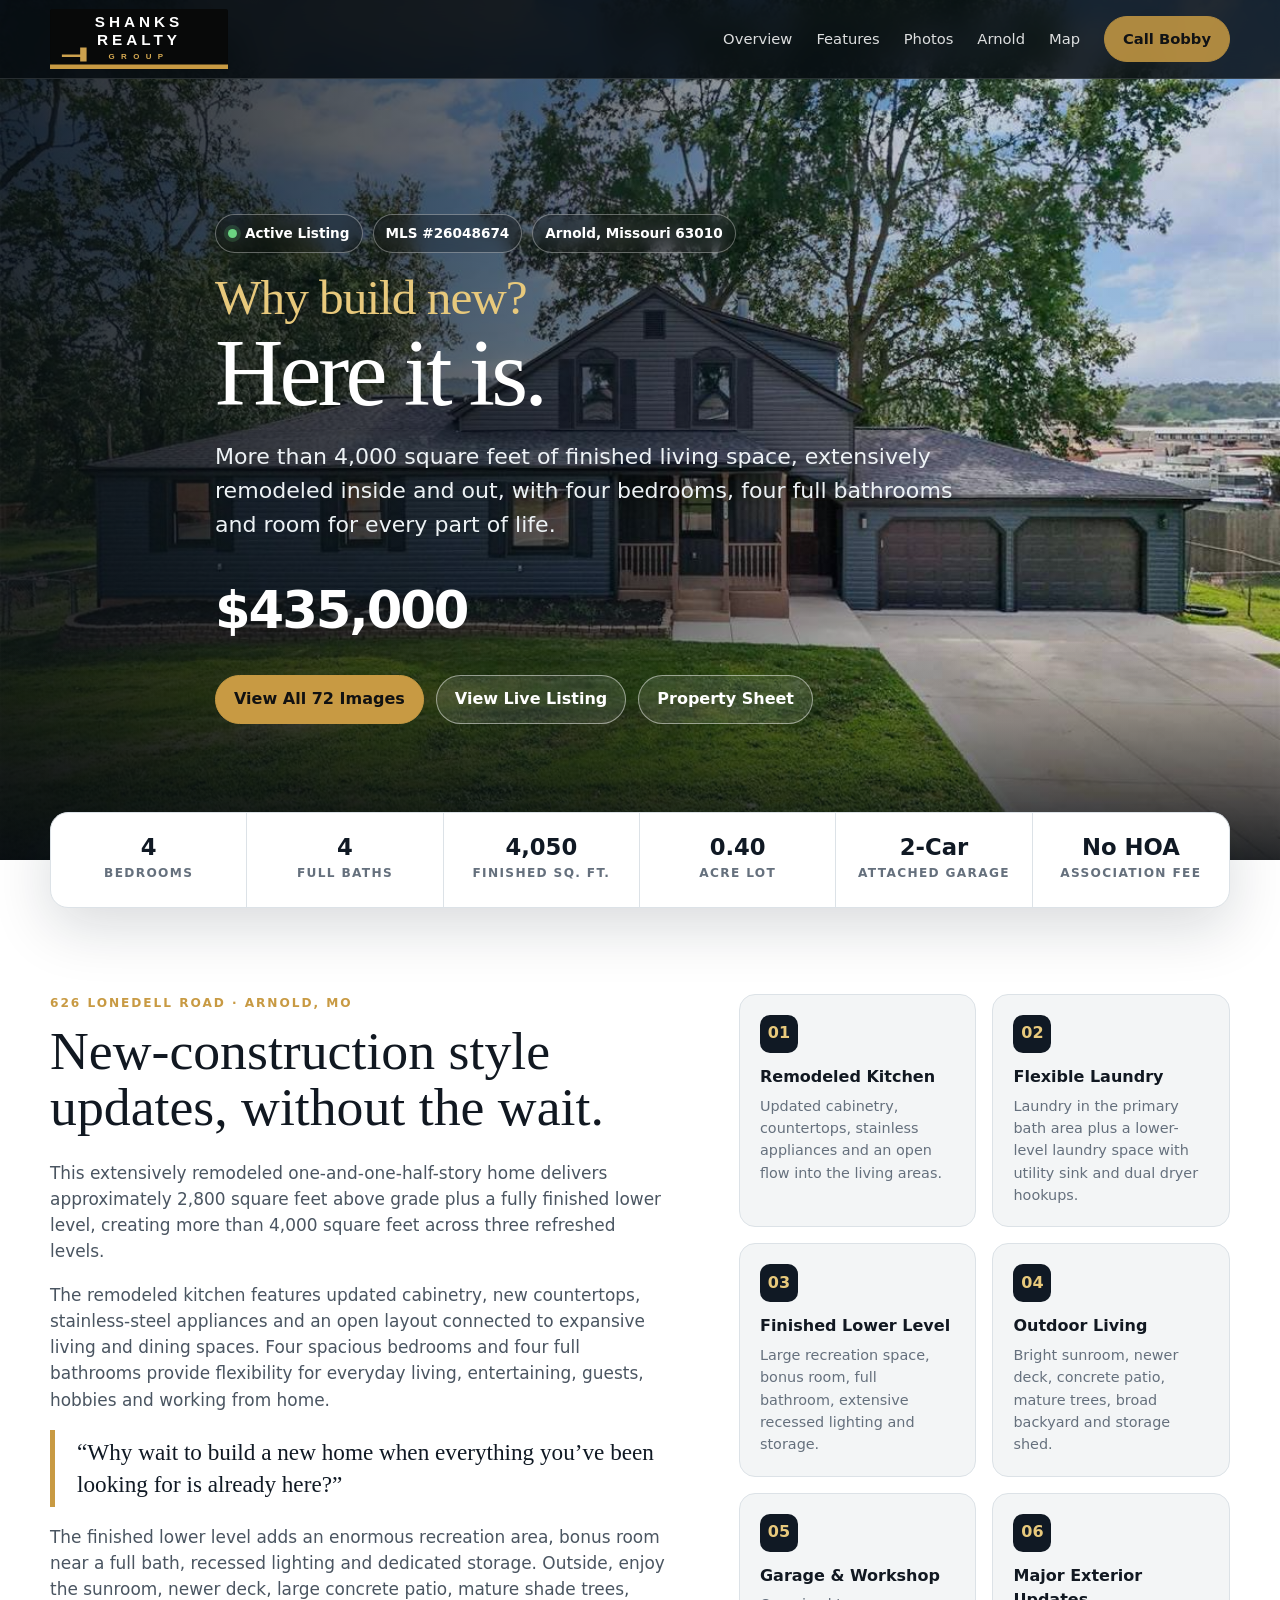
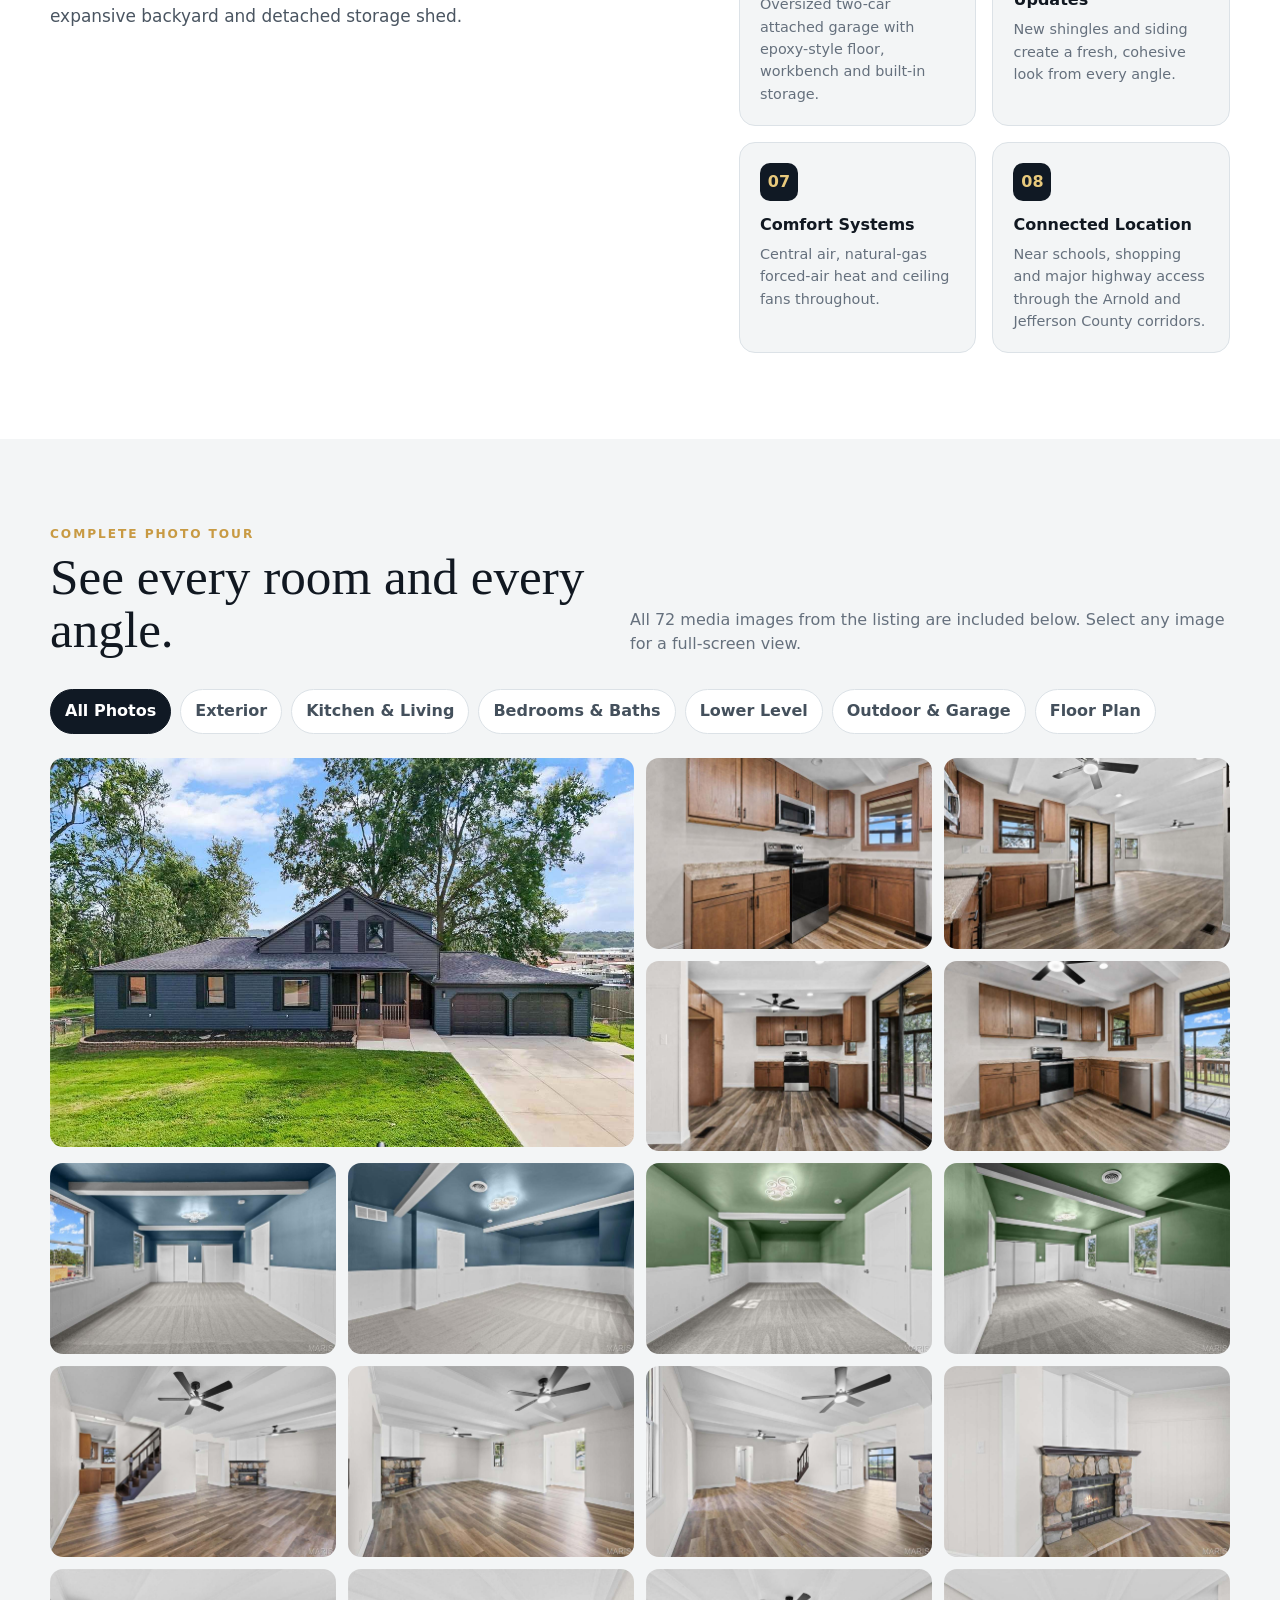
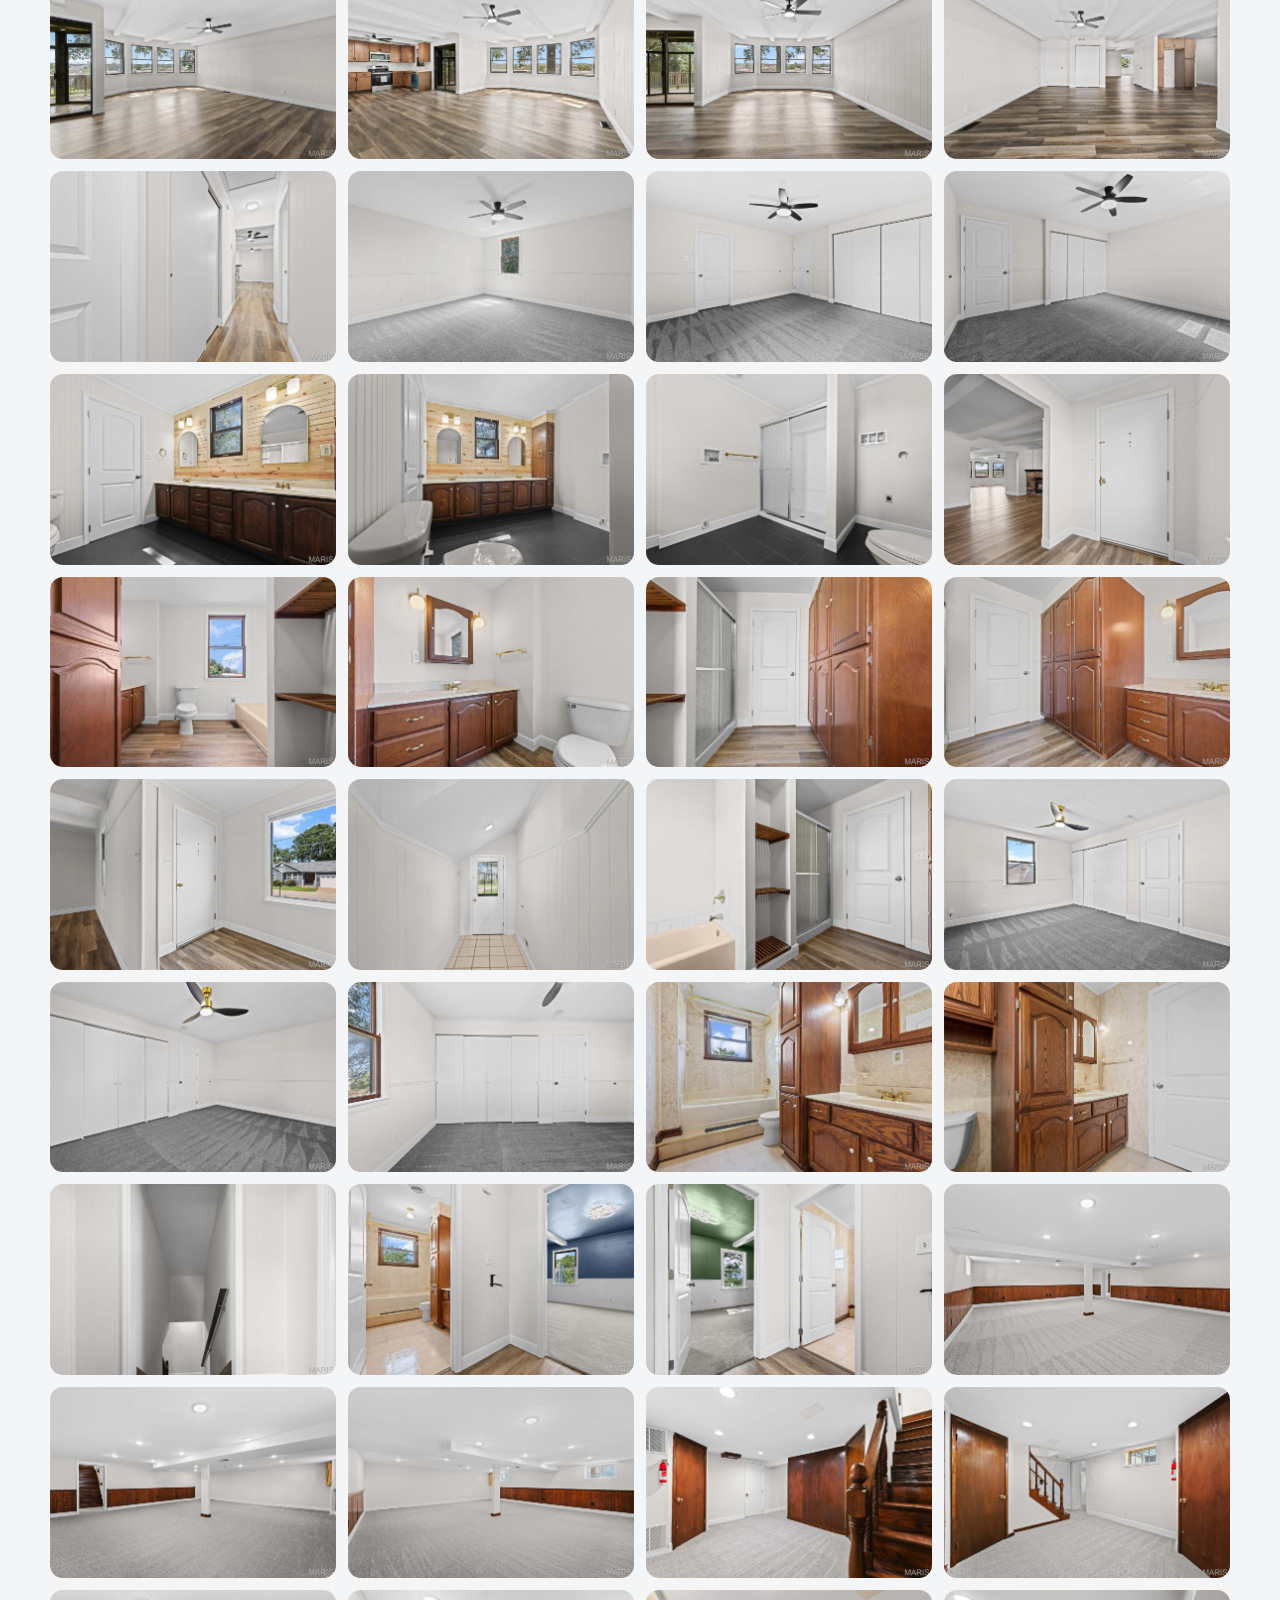
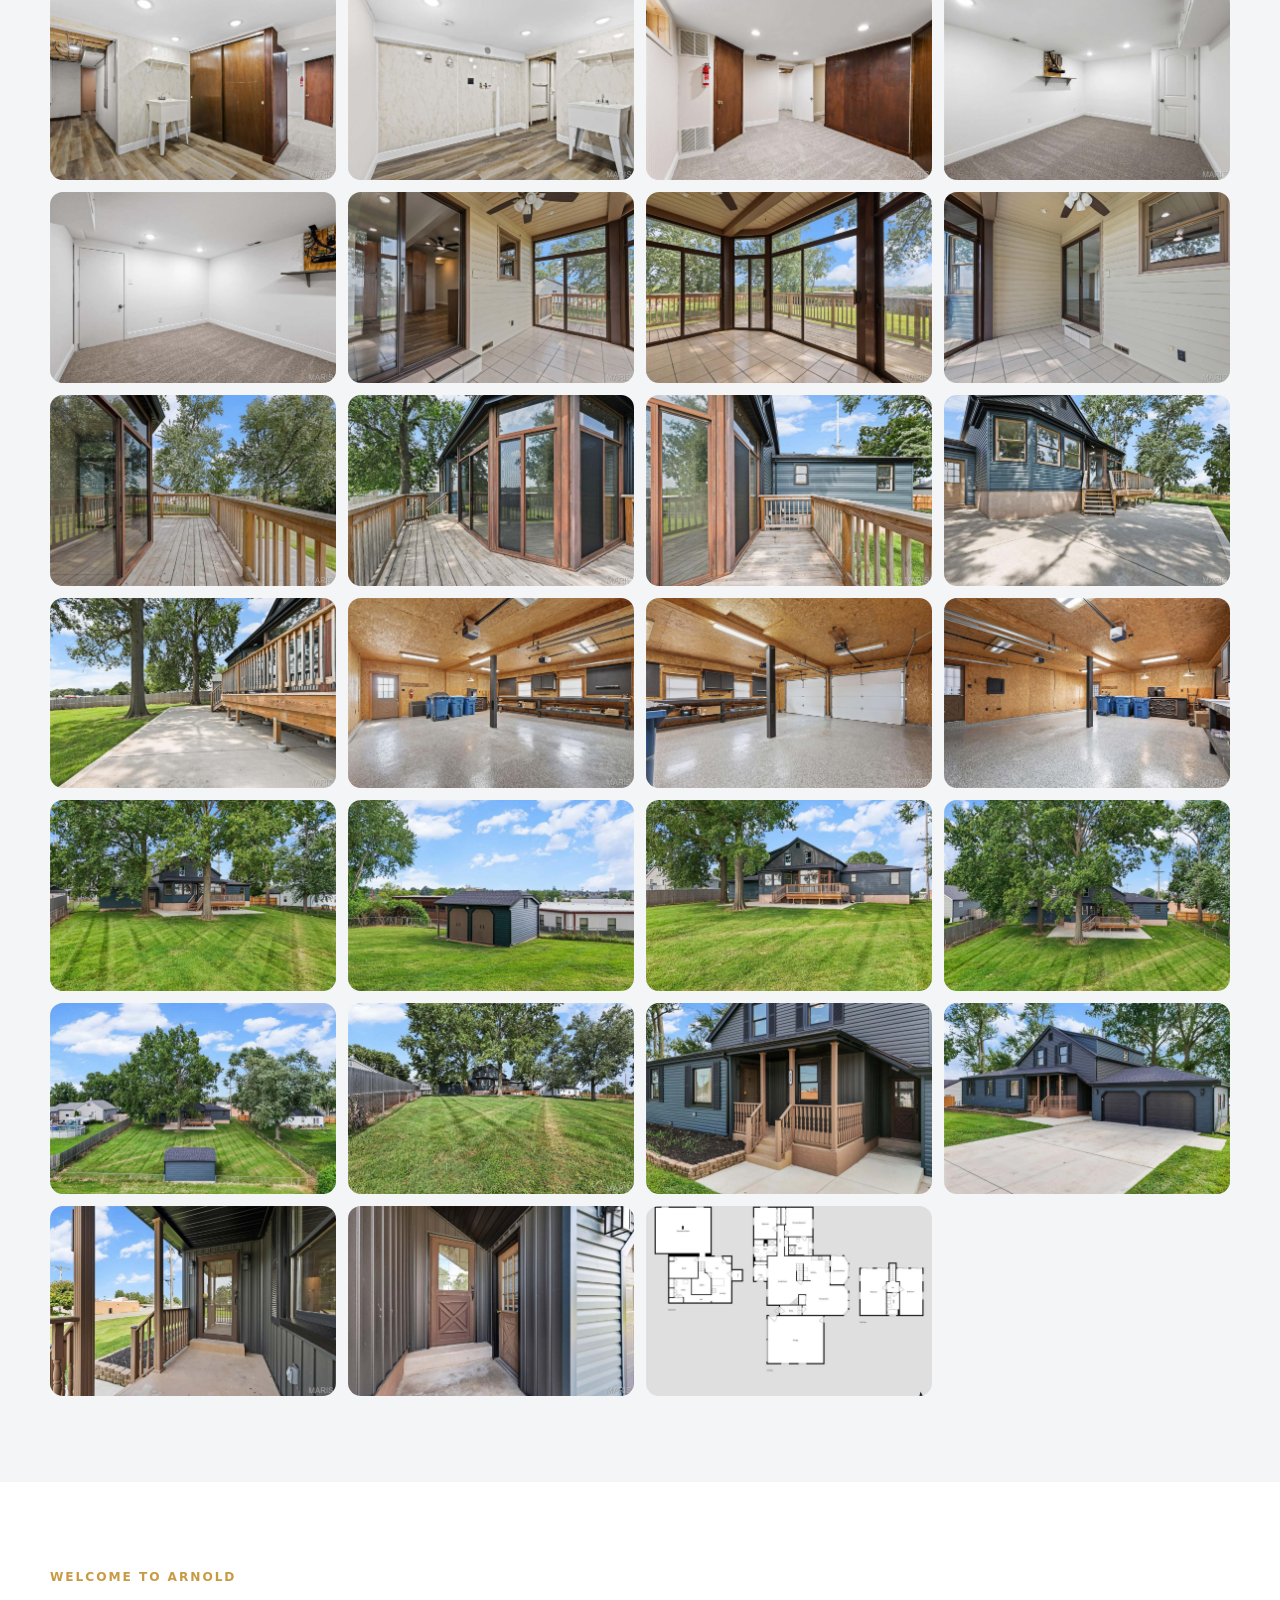
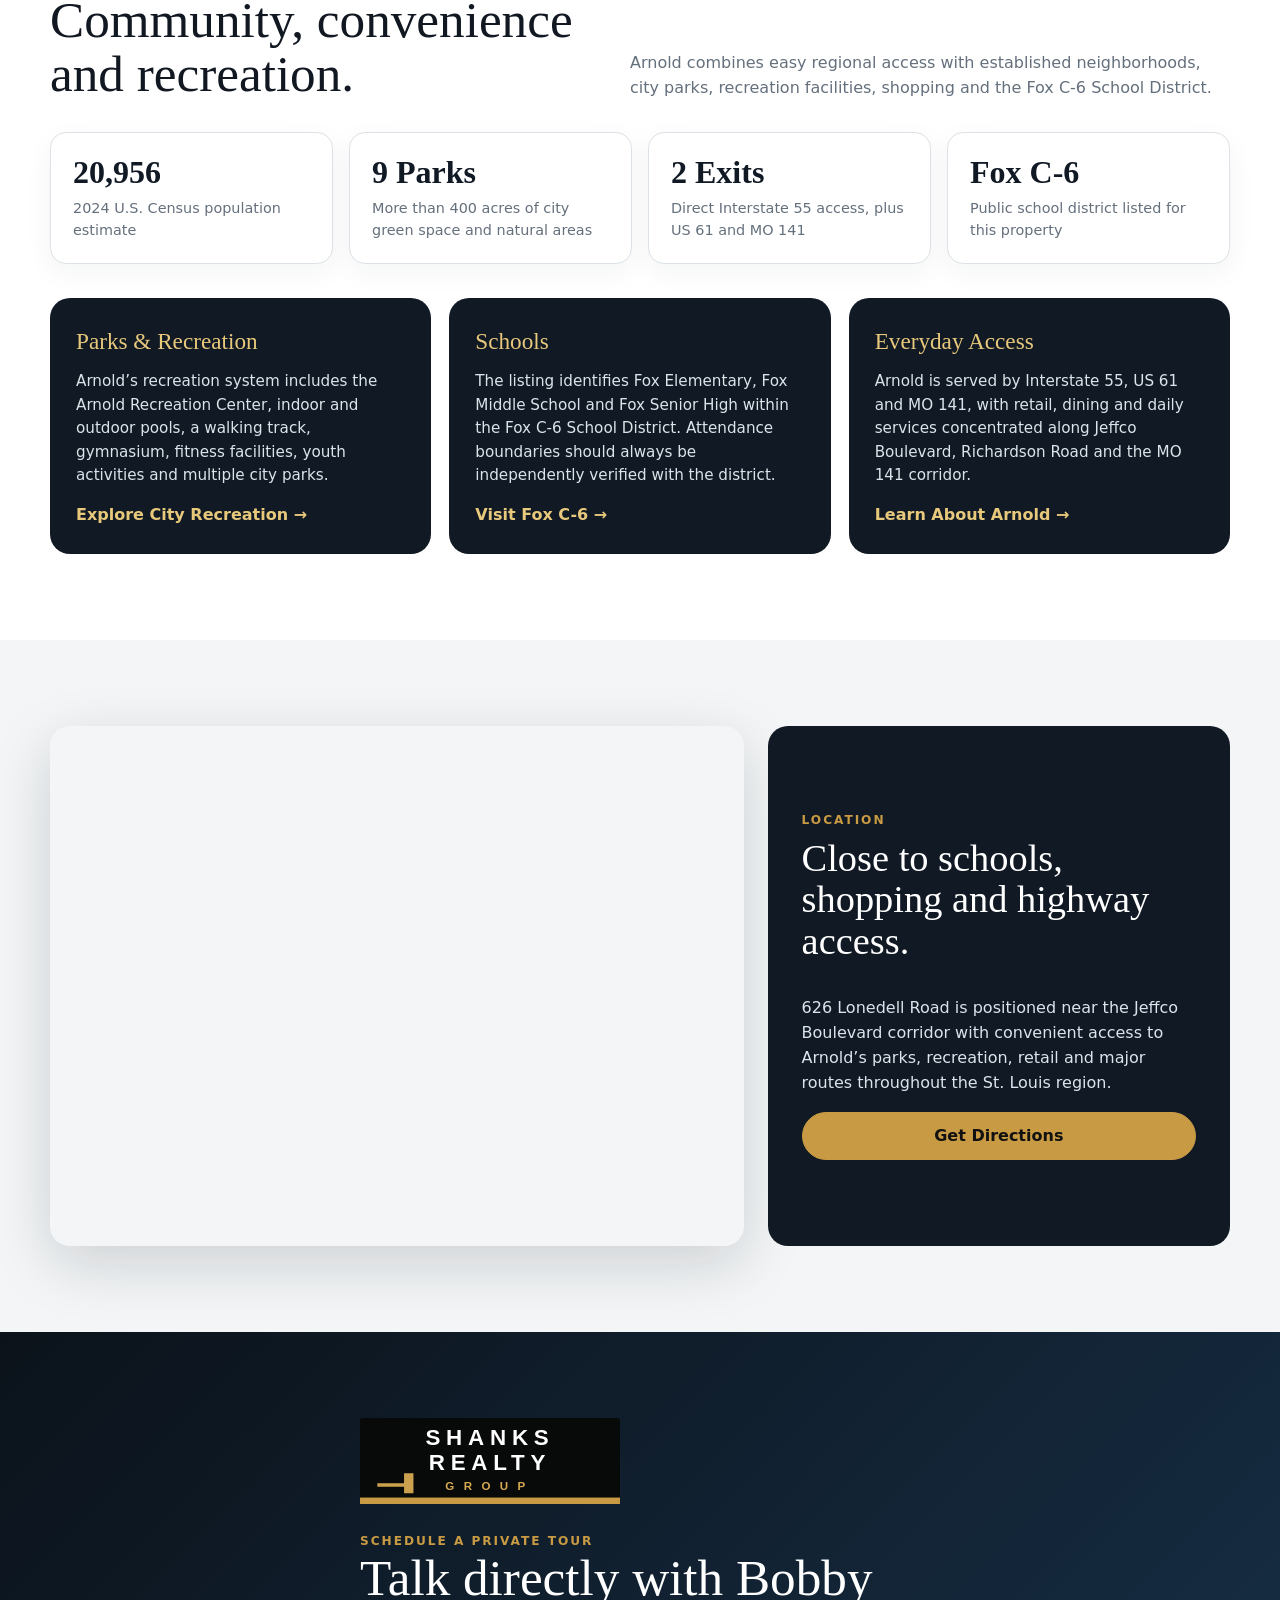
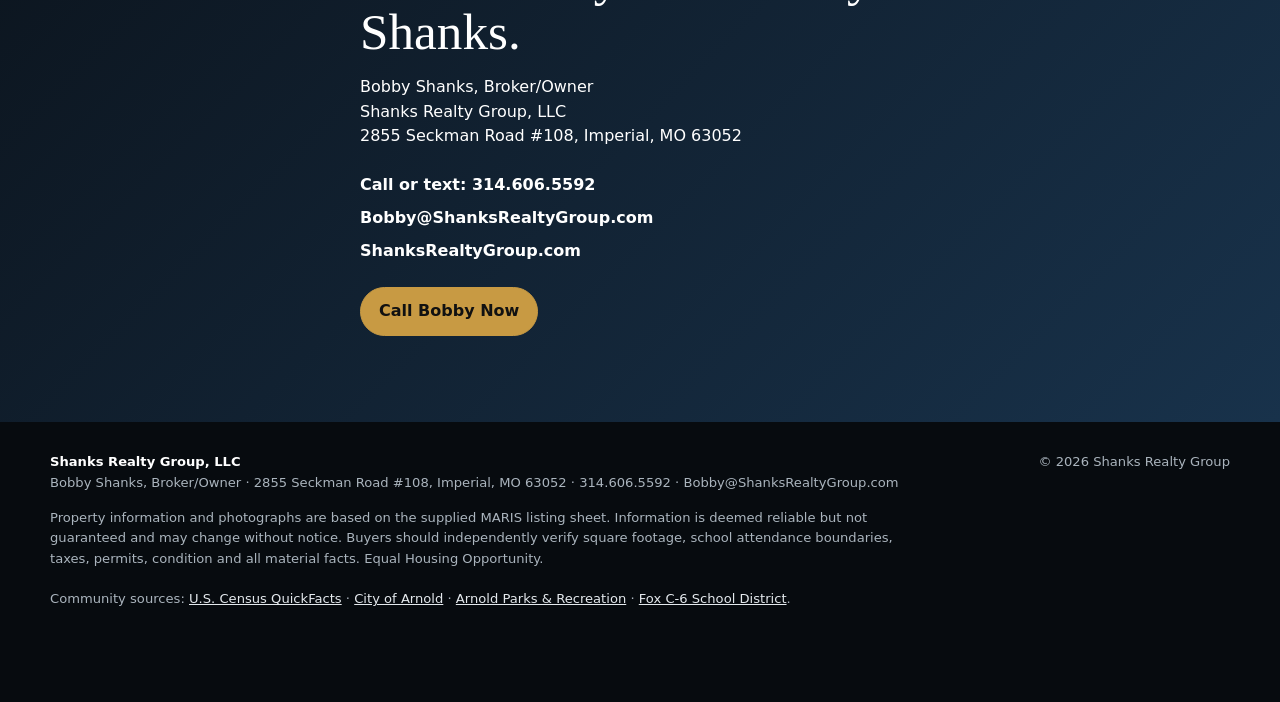
==== commit ed5ca248: "Remove em-dashes from index.html Replace gallery alt-text em-dashes with hyphens and reword the over" ====
--- a/index.html
+++ b/index.html
@@ -191,7 +191,7 @@
       <div class="wrap story-grid">
         <div>
           <div class="eyebrow">626 Lonedell Road · Arnold, MO</div>
-          <h2>New-construction style updates—without the wait.</h2>
+          <h2>New-construction style updates, without the wait.</h2>
           <p>This extensively remodeled one-and-one-half-story home delivers approximately 2,800 square feet above grade plus a fully finished lower level, creating more than 4,000 square feet across three refreshed levels.</p>
           <p>The remodeled kitchen features updated cabinetry, new countertops, stainless-steel appliances and an open layout connected to expansive living and dining spaces. Four spacious bedrooms and four full bathrooms provide flexibility for everyday living, entertaining, guests, hobbies and working from home.</p>
           <div class="quote">“Why wait to build a new home when everything you’ve been looking for is already here?”</div>
@@ -223,291 +223,291 @@
           <button class="filter" data-filter="floorplan" aria-pressed="false">Floor Plan</button>
         </div>
         <div class="gallery-grid"><button class="gallery-item" data-category="exterior" data-index="0" aria-label="Open photo 1: Front Exterior">
-      <img src="./assets/gallery/photo-01.jpg" alt="626 Lonedell Road — Front Exterior, photo 1" fetchpriority="high">
+      <img src="./assets/gallery/photo-01.jpg" alt="626 Lonedell Road - Front Exterior, photo 1" fetchpriority="high">
       <span class="gallery-label">Front Exterior</span>
     </button>
 <button class="gallery-item" data-category="main" data-index="1" aria-label="Open photo 2: Kitchen & Main Living">
-      <img src="./assets/gallery/photo-02.jpg" alt="626 Lonedell Road — Kitchen & Main Living, photo 2" fetchpriority="high">
+      <img src="./assets/gallery/photo-02.jpg" alt="626 Lonedell Road - Kitchen & Main Living, photo 2" fetchpriority="high">
       <span class="gallery-label">Kitchen & Main Living</span>
     </button>
 <button class="gallery-item" data-category="main" data-index="2" aria-label="Open photo 3: Kitchen & Main Living">
-      <img src="./assets/gallery/photo-03.jpg" alt="626 Lonedell Road — Kitchen & Main Living, photo 3" fetchpriority="high">
+      <img src="./assets/gallery/photo-03.jpg" alt="626 Lonedell Road - Kitchen & Main Living, photo 3" fetchpriority="high">
       <span class="gallery-label">Kitchen & Main Living</span>
     </button>
 <button class="gallery-item" data-category="main" data-index="3" aria-label="Open photo 4: Kitchen & Main Living">
-      <img src="./assets/gallery/photo-04.jpg" alt="626 Lonedell Road — Kitchen & Main Living, photo 4" fetchpriority="high">
+      <img src="./assets/gallery/photo-04.jpg" alt="626 Lonedell Road - Kitchen & Main Living, photo 4" fetchpriority="high">
       <span class="gallery-label">Kitchen & Main Living</span>
     </button>
 <button class="gallery-item" data-category="main" data-index="4" aria-label="Open photo 5: Kitchen & Main Living">
-      <img src="./assets/gallery/photo-05.jpg" alt="626 Lonedell Road — Kitchen & Main Living, photo 5" loading="lazy">
+      <img src="./assets/gallery/photo-05.jpg" alt="626 Lonedell Road - Kitchen & Main Living, photo 5" loading="lazy">
       <span class="gallery-label">Kitchen & Main Living</span>
     </button>
 <button class="gallery-item" data-category="main" data-index="5" aria-label="Open photo 6: Kitchen & Main Living">
-      <img src="./assets/gallery/photo-06.jpg" alt="626 Lonedell Road — Kitchen & Main Living, photo 6" loading="lazy">
+      <img src="./assets/gallery/photo-06.jpg" alt="626 Lonedell Road - Kitchen & Main Living, photo 6" loading="lazy">
       <span class="gallery-label">Kitchen & Main Living</span>
     </button>
 <button class="gallery-item" data-category="main" data-index="6" aria-label="Open photo 7: Kitchen & Main Living">
-      <img src="./assets/gallery/photo-07.jpg" alt="626 Lonedell Road — Kitchen & Main Living, photo 7" loading="lazy">
+      <img src="./assets/gallery/photo-07.jpg" alt="626 Lonedell Road - Kitchen & Main Living, photo 7" loading="lazy">
       <span class="gallery-label">Kitchen & Main Living</span>
     </button>
 <button class="gallery-item" data-category="main" data-index="7" aria-label="Open photo 8: Kitchen & Main Living">
-      <img src="./assets/gallery/photo-08.jpg" alt="626 Lonedell Road — Kitchen & Main Living, photo 8" loading="lazy">
+      <img src="./assets/gallery/photo-08.jpg" alt="626 Lonedell Road - Kitchen & Main Living, photo 8" loading="lazy">
       <span class="gallery-label">Kitchen & Main Living</span>
     </button>
 <button class="gallery-item" data-category="main" data-index="8" aria-label="Open photo 9: Kitchen & Main Living">
-      <img src="./assets/gallery/photo-09.jpg" alt="626 Lonedell Road — Kitchen & Main Living, photo 9" loading="lazy">
+      <img src="./assets/gallery/photo-09.jpg" alt="626 Lonedell Road - Kitchen & Main Living, photo 9" loading="lazy">
       <span class="gallery-label">Kitchen & Main Living</span>
     </button>
 <button class="gallery-item" data-category="main" data-index="9" aria-label="Open photo 10: Kitchen & Main Living">
-      <img src="./assets/gallery/photo-10.jpg" alt="626 Lonedell Road — Kitchen & Main Living, photo 10" loading="lazy">
+      <img src="./assets/gallery/photo-10.jpg" alt="626 Lonedell Road - Kitchen & Main Living, photo 10" loading="lazy">
       <span class="gallery-label">Kitchen & Main Living</span>
     </button>
 <button class="gallery-item" data-category="main" data-index="10" aria-label="Open photo 11: Kitchen & Main Living">
-      <img src="./assets/gallery/photo-11.jpg" alt="626 Lonedell Road — Kitchen & Main Living, photo 11" loading="lazy">
+      <img src="./assets/gallery/photo-11.jpg" alt="626 Lonedell Road - Kitchen & Main Living, photo 11" loading="lazy">
       <span class="gallery-label">Kitchen & Main Living</span>
     </button>
 <button class="gallery-item" data-category="main" data-index="11" aria-label="Open photo 12: Kitchen & Main Living">
-      <img src="./assets/gallery/photo-12.jpg" alt="626 Lonedell Road — Kitchen & Main Living, photo 12" loading="lazy">
+      <img src="./assets/gallery/photo-12.jpg" alt="626 Lonedell Road - Kitchen & Main Living, photo 12" loading="lazy">
       <span class="gallery-label">Kitchen & Main Living</span>
     </button>
 <button class="gallery-item" data-category="main" data-index="12" aria-label="Open photo 13: Kitchen & Main Living">
-      <img src="./assets/gallery/photo-13.jpg" alt="626 Lonedell Road — Kitchen & Main Living, photo 13" loading="lazy">
+      <img src="./assets/gallery/photo-13.jpg" alt="626 Lonedell Road - Kitchen & Main Living, photo 13" loading="lazy">
       <span class="gallery-label">Kitchen & Main Living</span>
     </button>
 <button class="gallery-item" data-category="main" data-index="13" aria-label="Open photo 14: Kitchen & Main Living">
-      <img src="./assets/gallery/photo-14.jpg" alt="626 Lonedell Road — Kitchen & Main Living, photo 14" loading="lazy">
+      <img src="./assets/gallery/photo-14.jpg" alt="626 Lonedell Road - Kitchen & Main Living, photo 14" loading="lazy">
       <span class="gallery-label">Kitchen & Main Living</span>
     </button>
 <button class="gallery-item" data-category="main" data-index="14" aria-label="Open photo 15: Kitchen & Main Living">
-      <img src="./assets/gallery/photo-15.jpg" alt="626 Lonedell Road — Kitchen & Main Living, photo 15" loading="lazy">
+      <img src="./assets/gallery/photo-15.jpg" alt="626 Lonedell Road - Kitchen & Main Living, photo 15" loading="lazy">
       <span class="gallery-label">Kitchen & Main Living</span>
     </button>
 <button class="gallery-item" data-category="main" data-index="15" aria-label="Open photo 16: Kitchen & Main Living">
-      <img src="./assets/gallery/photo-16.jpg" alt="626 Lonedell Road — Kitchen & Main Living, photo 16" loading="lazy">
+      <img src="./assets/gallery/photo-16.jpg" alt="626 Lonedell Road - Kitchen & Main Living, photo 16" loading="lazy">
       <span class="gallery-label">Kitchen & Main Living</span>
     </button>
 <button class="gallery-item" data-category="main" data-index="16" aria-label="Open photo 17: Kitchen & Main Living">
-      <img src="./assets/gallery/photo-17.jpg" alt="626 Lonedell Road — Kitchen & Main Living, photo 17" loading="lazy">
+      <img src="./assets/gallery/photo-17.jpg" alt="626 Lonedell Road - Kitchen & Main Living, photo 17" loading="lazy">
       <span class="gallery-label">Kitchen & Main Living</span>
     </button>
 <button class="gallery-item" data-category="main" data-index="17" aria-label="Open photo 18: Kitchen & Main Living">
-      <img src="./assets/gallery/photo-18.jpg" alt="626 Lonedell Road — Kitchen & Main Living, photo 18" loading="lazy">
+      <img src="./assets/gallery/photo-18.jpg" alt="626 Lonedell Road - Kitchen & Main Living, photo 18" loading="lazy">
       <span class="gallery-label">Kitchen & Main Living</span>
     </button>
 <button class="gallery-item" data-category="beds" data-index="18" aria-label="Open photo 19: Bedrooms & Bathrooms">
-      <img src="./assets/gallery/photo-19.jpg" alt="626 Lonedell Road — Bedrooms & Bathrooms, photo 19" loading="lazy">
+      <img src="./assets/gallery/photo-19.jpg" alt="626 Lonedell Road - Bedrooms & Bathrooms, photo 19" loading="lazy">
       <span class="gallery-label">Bedrooms & Bathrooms</span>
     </button>
 <button class="gallery-item" data-category="beds" data-index="19" aria-label="Open photo 20: Bedrooms & Bathrooms">
-      <img src="./assets/gallery/photo-20.jpg" alt="626 Lonedell Road — Bedrooms & Bathrooms, photo 20" loading="lazy">
+      <img src="./assets/gallery/photo-20.jpg" alt="626 Lonedell Road - Bedrooms & Bathrooms, photo 20" loading="lazy">
       <span class="gallery-label">Bedrooms & Bathrooms</span>
     </button>
 <button class="gallery-item" data-category="beds" data-index="20" aria-label="Open photo 21: Bedrooms & Bathrooms">
-      <img src="./assets/gallery/photo-21.jpg" alt="626 Lonedell Road — Bedrooms & Bathrooms, photo 21" loading="lazy">
+      <img src="./assets/gallery/photo-21.jpg" alt="626 Lonedell Road - Bedrooms & Bathrooms, photo 21" loading="lazy">
       <span class="gallery-label">Bedrooms & Bathrooms</span>
     </button>
 <button class="gallery-item" data-category="beds" data-index="21" aria-label="Open photo 22: Bedrooms & Bathrooms">
-      <img src="./assets/gallery/photo-22.jpg" alt="626 Lonedell Road — Bedrooms & Bathrooms, photo 22" loading="lazy">
+      <img src="./assets/gallery/photo-22.jpg" alt="626 Lonedell Road - Bedrooms & Bathrooms, photo 22" loading="lazy">
       <span class="gallery-label">Bedrooms & Bathrooms</span>
     </button>
 <button class="gallery-item" data-category="beds" data-index="22" aria-label="Open photo 23: Bedrooms & Bathrooms">
-      <img src="./assets/gallery/photo-23.jpg" alt="626 Lonedell Road — Bedrooms & Bathrooms, photo 23" loading="lazy">
+      <img src="./assets/gallery/photo-23.jpg" alt="626 Lonedell Road - Bedrooms & Bathrooms, photo 23" loading="lazy">
       <span class="gallery-label">Bedrooms & Bathrooms</span>
     </button>
 <button class="gallery-item" data-category="beds" data-index="23" aria-label="Open photo 24: Bedrooms & Bathrooms">
-      <img src="./assets/gallery/photo-24.jpg" alt="626 Lonedell Road — Bedrooms & Bathrooms, photo 24" loading="lazy">
+      <img src="./assets/gallery/photo-24.jpg" alt="626 Lonedell Road - Bedrooms & Bathrooms, photo 24" loading="lazy">
       <span class="gallery-label">Bedrooms & Bathrooms</span>
     </button>
 <button class="gallery-item" data-category="main" data-index="24" aria-label="Open photo 25: Kitchen & Main Living">
-      <img src="./assets/gallery/photo-25.jpg" alt="626 Lonedell Road — Kitchen & Main Living, photo 25" loading="lazy">
+      <img src="./assets/gallery/photo-25.jpg" alt="626 Lonedell Road - Kitchen & Main Living, photo 25" loading="lazy">
       <span class="gallery-label">Kitchen & Main Living</span>
     </button>
 <button class="gallery-item" data-category="beds" data-index="25" aria-label="Open photo 26: Bedrooms & Bathrooms">
-      <img src="./assets/gallery/photo-26.jpg" alt="626 Lonedell Road — Bedrooms & Bathrooms, photo 26" loading="lazy">
+      <img src="./assets/gallery/photo-26.jpg" alt="626 Lonedell Road - Bedrooms & Bathrooms, photo 26" loading="lazy">
       <span class="gallery-label">Bedrooms & Bathrooms</span>
     </button>
 <button class="gallery-item" data-category="beds" data-index="26" aria-label="Open photo 27: Bedrooms & Bathrooms">
-      <img src="./assets/gallery/photo-27.jpg" alt="626 Lonedell Road — Bedrooms & Bathrooms, photo 27" loading="lazy">
+      <img src="./assets/gallery/photo-27.jpg" alt="626 Lonedell Road - Bedrooms & Bathrooms, photo 27" loading="lazy">
       <span class="gallery-label">Bedrooms & Bathrooms</span>
     </button>
 <button class="gallery-item" data-category="beds" data-index="27" aria-label="Open photo 28: Bedrooms & Bathrooms">
-      <img src="./assets/gallery/photo-28.jpg" alt="626 Lonedell Road — Bedrooms & Bathrooms, photo 28" loading="lazy">
+      <img src="./assets/gallery/photo-28.jpg" alt="626 Lonedell Road - Bedrooms & Bathrooms, photo 28" loading="lazy">
       <span class="gallery-label">Bedrooms & Bathrooms</span>
     </button>
 <button class="gallery-item" data-category="beds" data-index="28" aria-label="Open photo 29: Bedrooms & Bathrooms">
-      <img src="./assets/gallery/photo-29.jpg" alt="626 Lonedell Road — Bedrooms & Bathrooms, photo 29" loading="lazy">
+      <img src="./assets/gallery/photo-29.jpg" alt="626 Lonedell Road - Bedrooms & Bathrooms, photo 29" loading="lazy">
       <span class="gallery-label">Bedrooms & Bathrooms</span>
     </button>
 <button class="gallery-item" data-category="main" data-index="29" aria-label="Open photo 30: Kitchen & Main Living">
-      <img src="./assets/gallery/photo-30.jpg" alt="626 Lonedell Road — Kitchen & Main Living, photo 30" loading="lazy">
+      <img src="./assets/gallery/photo-30.jpg" alt="626 Lonedell Road - Kitchen & Main Living, photo 30" loading="lazy">
       <span class="gallery-label">Kitchen & Main Living</span>
     </button>
 <button class="gallery-item" data-category="main" data-index="30" aria-label="Open photo 31: Kitchen & Main Living">
-      <img src="./assets/gallery/photo-31.jpg" alt="626 Lonedell Road — Kitchen & Main Living, photo 31" loading="lazy">
+      <img src="./assets/gallery/photo-31.jpg" alt="626 Lonedell Road - Kitchen & Main Living, photo 31" loading="lazy">
       <span class="gallery-label">Kitchen & Main Living</span>
     </button>
 <button class="gallery-item" data-category="beds" data-index="31" aria-label="Open photo 32: Bedrooms & Bathrooms">
-      <img src="./assets/gallery/photo-32.jpg" alt="626 Lonedell Road — Bedrooms & Bathrooms, photo 32" loading="lazy">
+      <img src="./assets/gallery/photo-32.jpg" alt="626 Lonedell Road - Bedrooms & Bathrooms, photo 32" loading="lazy">
       <span class="gallery-label">Bedrooms & Bathrooms</span>
     </button>
 <button class="gallery-item" data-category="beds" data-index="32" aria-label="Open photo 33: Bedrooms & Bathrooms">
-      <img src="./assets/gallery/photo-33.jpg" alt="626 Lonedell Road — Bedrooms & Bathrooms, photo 33" loading="lazy">
+      <img src="./assets/gallery/photo-33.jpg" alt="626 Lonedell Road - Bedrooms & Bathrooms, photo 33" loading="lazy">
       <span class="gallery-label">Bedrooms & Bathrooms</span>
     </button>
 <button class="gallery-item" data-category="beds" data-index="33" aria-label="Open photo 34: Bedrooms & Bathrooms">
-      <img src="./assets/gallery/photo-34.jpg" alt="626 Lonedell Road — Bedrooms & Bathrooms, photo 34" loading="lazy">
+      <img src="./assets/gallery/photo-34.jpg" alt="626 Lonedell Road - Bedrooms & Bathrooms, photo 34" loading="lazy">
       <span class="gallery-label">Bedrooms & Bathrooms</span>
     </button>
 <button class="gallery-item" data-category="beds" data-index="34" aria-label="Open photo 35: Bedrooms & Bathrooms">
-      <img src="./assets/gallery/photo-35.jpg" alt="626 Lonedell Road — Bedrooms & Bathrooms, photo 35" loading="lazy">
+      <img src="./assets/gallery/photo-35.jpg" alt="626 Lonedell Road - Bedrooms & Bathrooms, photo 35" loading="lazy">
       <span class="gallery-label">Bedrooms & Bathrooms</span>
     </button>
 <button class="gallery-item" data-category="beds" data-index="35" aria-label="Open photo 36: Bedrooms & Bathrooms">
-      <img src="./assets/gallery/photo-36.jpg" alt="626 Lonedell Road — Bedrooms & Bathrooms, photo 36" loading="lazy">
+      <img src="./assets/gallery/photo-36.jpg" alt="626 Lonedell Road - Bedrooms & Bathrooms, photo 36" loading="lazy">
       <span class="gallery-label">Bedrooms & Bathrooms</span>
     </button>
 <button class="gallery-item" data-category="beds" data-index="36" aria-label="Open photo 37: Bedrooms & Bathrooms">
-      <img src="./assets/gallery/photo-37.jpg" alt="626 Lonedell Road — Bedrooms & Bathrooms, photo 37" loading="lazy">
+      <img src="./assets/gallery/photo-37.jpg" alt="626 Lonedell Road - Bedrooms & Bathrooms, photo 37" loading="lazy">
       <span class="gallery-label">Bedrooms & Bathrooms</span>
     </button>
 <button class="gallery-item" data-category="beds" data-index="37" aria-label="Open photo 38: Bedrooms & Bathrooms">
-      <img src="./assets/gallery/photo-38.jpg" alt="626 Lonedell Road — Bedrooms & Bathrooms, photo 38" loading="lazy">
+      <img src="./assets/gallery/photo-38.jpg" alt="626 Lonedell Road - Bedrooms & Bathrooms, photo 38" loading="lazy">
       <span class="gallery-label">Bedrooms & Bathrooms</span>
     </button>
 <button class="gallery-item" data-category="beds" data-index="38" aria-label="Open photo 39: Bedrooms & Bathrooms">
-      <img src="./assets/gallery/photo-39.jpg" alt="626 Lonedell Road — Bedrooms & Bathrooms, photo 39" loading="lazy">
+      <img src="./assets/gallery/photo-39.jpg" alt="626 Lonedell Road - Bedrooms & Bathrooms, photo 39" loading="lazy">
       <span class="gallery-label">Bedrooms & Bathrooms</span>
     </button>
 <button class="gallery-item" data-category="beds" data-index="39" aria-label="Open photo 40: Bedrooms & Bathrooms">
-      <img src="./assets/gallery/photo-40.jpg" alt="626 Lonedell Road — Bedrooms & Bathrooms, photo 40" loading="lazy">
+      <img src="./assets/gallery/photo-40.jpg" alt="626 Lonedell Road - Bedrooms & Bathrooms, photo 40" loading="lazy">
       <span class="gallery-label">Bedrooms & Bathrooms</span>
     </button>
 <button class="gallery-item" data-category="lower" data-index="40" aria-label="Open photo 41: Finished Lower Level">
-      <img src="./assets/gallery/photo-41.jpg" alt="626 Lonedell Road — Finished Lower Level, photo 41" loading="lazy">
+      <img src="./assets/gallery/photo-41.jpg" alt="626 Lonedell Road - Finished Lower Level, photo 41" loading="lazy">
       <span class="gallery-label">Finished Lower Level</span>
     </button>
 <button class="gallery-item" data-category="lower" data-index="41" aria-label="Open photo 42: Finished Lower Level">
-      <img src="./assets/gallery/photo-42.jpg" alt="626 Lonedell Road — Finished Lower Level, photo 42" loading="lazy">
+      <img src="./assets/gallery/photo-42.jpg" alt="626 Lonedell Road - Finished Lower Level, photo 42" loading="lazy">
       <span class="gallery-label">Finished Lower Level</span>
     </button>
 <button class="gallery-item" data-category="lower" data-index="42" aria-label="Open photo 43: Finished Lower Level">
-      <img src="./assets/gallery/photo-43.jpg" alt="626 Lonedell Road — Finished Lower Level, photo 43" loading="lazy">
+      <img src="./assets/gallery/photo-43.jpg" alt="626 Lonedell Road - Finished Lower Level, photo 43" loading="lazy">
       <span class="gallery-label">Finished Lower Level</span>
     </button>
 <button class="gallery-item" data-category="lower" data-index="43" aria-label="Open photo 44: Finished Lower Level">
-      <img src="./assets/gallery/photo-44.jpg" alt="626 Lonedell Road — Finished Lower Level, photo 44" loading="lazy">
+      <img src="./assets/gallery/photo-44.jpg" alt="626 Lonedell Road - Finished Lower Level, photo 44" loading="lazy">
       <span class="gallery-label">Finished Lower Level</span>
     </button>
 <button class="gallery-item" data-category="lower" data-index="44" aria-label="Open photo 45: Finished Lower Level">
-      <img src="./assets/gallery/photo-45.jpg" alt="626 Lonedell Road — Finished Lower Level, photo 45" loading="lazy">
+      <img src="./assets/gallery/photo-45.jpg" alt="626 Lonedell Road - Finished Lower Level, photo 45" loading="lazy">
       <span class="gallery-label">Finished Lower Level</span>
     </button>
 <button class="gallery-item" data-category="lower" data-index="45" aria-label="Open photo 46: Finished Lower Level">
-      <img src="./assets/gallery/photo-46.jpg" alt="626 Lonedell Road — Finished Lower Level, photo 46" loading="lazy">
+      <img src="./assets/gallery/photo-46.jpg" alt="626 Lonedell Road - Finished Lower Level, photo 46" loading="lazy">
       <span class="gallery-label">Finished Lower Level</span>
     </button>
 <button class="gallery-item" data-category="lower" data-index="46" aria-label="Open photo 47: Finished Lower Level">
-      <img src="./assets/gallery/photo-47.jpg" alt="626 Lonedell Road — Finished Lower Level, photo 47" loading="lazy">
+      <img src="./assets/gallery/photo-47.jpg" alt="626 Lonedell Road - Finished Lower Level, photo 47" loading="lazy">
       <span class="gallery-label">Finished Lower Level</span>
     </button>
 <button class="gallery-item" data-category="lower" data-index="47" aria-label="Open photo 48: Finished Lower Level">
-      <img src="./assets/gallery/photo-48.jpg" alt="626 Lonedell Road — Finished Lower Level, photo 48" loading="lazy">
+      <img src="./assets/gallery/photo-48.jpg" alt="626 Lonedell Road - Finished Lower Level, photo 48" loading="lazy">
       <span class="gallery-label">Finished Lower Level</span>
     </button>
 <button class="gallery-item" data-category="lower" data-index="48" aria-label="Open photo 49: Finished Lower Level">
-      <img src="./assets/gallery/photo-49.jpg" alt="626 Lonedell Road — Finished Lower Level, photo 49" loading="lazy">
+      <img src="./assets/gallery/photo-49.jpg" alt="626 Lonedell Road - Finished Lower Level, photo 49" loading="lazy">
       <span class="gallery-label">Finished Lower Level</span>
     </button>
 <button class="gallery-item" data-category="lower" data-index="49" aria-label="Open photo 50: Finished Lower Level">
-      <img src="./assets/gallery/photo-50.jpg" alt="626 Lonedell Road — Finished Lower Level, photo 50" loading="lazy">
+      <img src="./assets/gallery/photo-50.jpg" alt="626 Lonedell Road - Finished Lower Level, photo 50" loading="lazy">
       <span class="gallery-label">Finished Lower Level</span>
     </button>
 <button class="gallery-item" data-category="outdoor" data-index="50" aria-label="Open photo 51: Sunroom & Deck">
-      <img src="./assets/gallery/photo-51.jpg" alt="626 Lonedell Road — Sunroom & Deck, photo 51" loading="lazy">
+      <img src="./assets/gallery/photo-51.jpg" alt="626 Lonedell Road - Sunroom & Deck, photo 51" loading="lazy">
       <span class="gallery-label">Sunroom & Deck</span>
     </button>
 <button class="gallery-item" data-category="outdoor" data-index="51" aria-label="Open photo 52: Sunroom & Deck">
-      <img src="./assets/gallery/photo-52.jpg" alt="626 Lonedell Road — Sunroom & Deck, photo 52" loading="lazy">
+      <img src="./assets/gallery/photo-52.jpg" alt="626 Lonedell Road - Sunroom & Deck, photo 52" loading="lazy">
       <span class="gallery-label">Sunroom & Deck</span>
     </button>
 <button class="gallery-item" data-category="outdoor" data-index="52" aria-label="Open photo 53: Sunroom & Deck">
-      <img src="./assets/gallery/photo-53.jpg" alt="626 Lonedell Road — Sunroom & Deck, photo 53" loading="lazy">
+      <img src="./assets/gallery/photo-53.jpg" alt="626 Lonedell Road - Sunroom & Deck, photo 53" loading="lazy">
       <span class="gallery-label">Sunroom & Deck</span>
     </button>
 <button class="gallery-item" data-category="outdoor" data-index="53" aria-label="Open photo 54: Sunroom & Deck">
-      <img src="./assets/gallery/photo-54.jpg" alt="626 Lonedell Road — Sunroom & Deck, photo 54" loading="lazy">
+      <img src="./assets/gallery/photo-54.jpg" alt="626 Lonedell Road - Sunroom & Deck, photo 54" loading="lazy">
       <span class="gallery-label">Sunroom & Deck</span>
     </button>
 <button class="gallery-item" data-category="outdoor" data-index="54" aria-label="Open photo 55: Sunroom & Deck">
-      <img src="./assets/gallery/photo-55.jpg" alt="626 Lonedell Road — Sunroom & Deck, photo 55" loading="lazy">
+      <img src="./assets/gallery/photo-55.jpg" alt="626 Lonedell Road - Sunroom & Deck, photo 55" loading="lazy">
       <span class="gallery-label">Sunroom & Deck</span>
     </button>
 <button class="gallery-item" data-category="outdoor" data-index="55" aria-label="Open photo 56: Sunroom & Deck">
-      <img src="./assets/gallery/photo-56.jpg" alt="626 Lonedell Road — Sunroom & Deck, photo 56" loading="lazy">
+      <img src="./assets/gallery/photo-56.jpg" alt="626 Lonedell Road - Sunroom & Deck, photo 56" loading="lazy">
       <span class="gallery-label">Sunroom & Deck</span>
     </button>
 <button class="gallery-item" data-category="outdoor" data-index="56" aria-label="Open photo 57: Outdoor & Garage">
-      <img src="./assets/gallery/photo-57.jpg" alt="626 Lonedell Road — Outdoor & Garage, photo 57" loading="lazy">
+      <img src="./assets/gallery/photo-57.jpg" alt="626 Lonedell Road - Outdoor & Garage, photo 57" loading="lazy">
       <span class="gallery-label">Outdoor & Garage</span>
     </button>
 <button class="gallery-item" data-category="outdoor" data-index="57" aria-label="Open photo 58: Outdoor & Garage">
-      <img src="./assets/gallery/photo-58.jpg" alt="626 Lonedell Road — Outdoor & Garage, photo 58" loading="lazy">
+      <img src="./assets/gallery/photo-58.jpg" alt="626 Lonedell Road - Outdoor & Garage, photo 58" loading="lazy">
       <span class="gallery-label">Outdoor & Garage</span>
     </button>
 <button class="gallery-item" data-category="outdoor" data-index="58" aria-label="Open photo 59: Outdoor & Garage">
-      <img src="./assets/gallery/photo-59.jpg" alt="626 Lonedell Road — Outdoor & Garage, photo 59" loading="lazy">
+      <img src="./assets/gallery/photo-59.jpg" alt="626 Lonedell Road - Outdoor & Garage, photo 59" loading="lazy">
       <span class="gallery-label">Outdoor & Garage</span>
     </button>
 <button class="gallery-item" data-category="outdoor" data-index="59" aria-label="Open photo 60: Outdoor & Garage">
-      <img src="./assets/gallery/photo-60.jpg" alt="626 Lonedell Road — Outdoor & Garage, photo 60" loading="lazy">
+      <img src="./assets/gallery/photo-60.jpg" alt="626 Lonedell Road - Outdoor & Garage, photo 60" loading="lazy">
       <span class="gallery-label">Outdoor & Garage</span>
     </button>
 <button class="gallery-item" data-category="outdoor" data-index="60" aria-label="Open photo 61: Outdoor & Garage">
-      <img src="./assets/gallery/photo-61.jpg" alt="626 Lonedell Road — Outdoor & Garage, photo 61" loading="lazy">
+      <img src="./assets/gallery/photo-61.jpg" alt="626 Lonedell Road - Outdoor & Garage, photo 61" loading="lazy">
       <span class="gallery-label">Outdoor & Garage</span>
     </button>
 <button class="gallery-item" data-category="outdoor" data-index="61" aria-label="Open photo 62: Outdoor & Garage">
-      <img src="./assets/gallery/photo-62.jpg" alt="626 Lonedell Road — Outdoor & Garage, photo 62" loading="lazy">
+      <img src="./assets/gallery/photo-62.jpg" alt="626 Lonedell Road - Outdoor & Garage, photo 62" loading="lazy">
       <span class="gallery-label">Outdoor & Garage</span>
     </button>
 <button class="gallery-item" data-category="outdoor" data-index="62" aria-label="Open photo 63: Outdoor & Garage">
-      <img src="./assets/gallery/photo-63.jpg" alt="626 Lonedell Road — Outdoor & Garage, photo 63" loading="lazy">
+      <img src="./assets/gallery/photo-63.jpg" alt="626 Lonedell Road - Outdoor & Garage, photo 63" loading="lazy">
       <span class="gallery-label">Outdoor & Garage</span>
     </button>
 <button class="gallery-item" data-category="outdoor" data-index="63" aria-label="Open photo 64: Outdoor & Garage">
-      <img src="./assets/gallery/photo-64.jpg" alt="626 Lonedell Road — Outdoor & Garage, photo 64" loading="lazy">
+      <img src="./assets/gallery/photo-64.jpg" alt="626 Lonedell Road - Outdoor & Garage, photo 64" loading="lazy">
       <span class="gallery-label">Outdoor & Garage</span>
     </button>
 <button class="gallery-item" data-category="outdoor" data-index="64" aria-label="Open photo 65: Outdoor & Garage">
-      <img src="./assets/gallery/photo-65.jpg" alt="626 Lonedell Road — Outdoor & Garage, photo 65" loading="lazy">
+      <img src="./assets/gallery/photo-65.jpg" alt="626 Lonedell Road - Outdoor & Garage, photo 65" loading="lazy">
       <span class="gallery-label">Outdoor & Garage</span>
     </button>
 <button class="gallery-item" data-category="outdoor" data-index="65" aria-label="Open photo 66: Outdoor & Garage">
-      <img src="./assets/gallery/photo-66.jpg" alt="626 Lonedell Road — Outdoor & Garage, photo 66" loading="lazy">
+      <img src="./assets/gallery/photo-66.jpg" alt="626 Lonedell Road - Outdoor & Garage, photo 66" loading="lazy">
       <span class="gallery-label">Outdoor & Garage</span>
     </button>
 <button class="gallery-item" data-category="outdoor" data-index="66" aria-label="Open photo 67: Outdoor & Garage">
-      <img src="./assets/gallery/photo-67.jpg" alt="626 Lonedell Road — Outdoor & Garage, photo 67" loading="lazy">
+      <img src="./assets/gallery/photo-67.jpg" alt="626 Lonedell Road - Outdoor & Garage, photo 67" loading="lazy">
       <span class="gallery-label">Outdoor & Garage</span>
     </button>
 <button class="gallery-item" data-category="outdoor" data-index="67" aria-label="Open photo 68: Outdoor & Garage">
-      <img src="./assets/gallery/photo-68.jpg" alt="626 Lonedell Road — Outdoor & Garage, photo 68" loading="lazy">
+      <img src="./assets/gallery/photo-68.jpg" alt="626 Lonedell Road - Outdoor & Garage, photo 68" loading="lazy">
       <span class="gallery-label">Outdoor & Garage</span>
     </button>
 <button class="gallery-item" data-category="outdoor" data-index="68" aria-label="Open photo 69: Outdoor & Garage">
-      <img src="./assets/gallery/photo-69.jpg" alt="626 Lonedell Road — Outdoor & Garage, photo 69" loading="lazy">
+      <img src="./assets/gallery/photo-69.jpg" alt="626 Lonedell Road - Outdoor & Garage, photo 69" loading="lazy">
       <span class="gallery-label">Outdoor & Garage</span>
     </button>
 <button class="gallery-item" data-category="outdoor" data-index="69" aria-label="Open photo 70: Outdoor & Garage">
-      <img src="./assets/gallery/photo-70.jpg" alt="626 Lonedell Road — Outdoor & Garage, photo 70" loading="lazy">
+      <img src="./assets/gallery/photo-70.jpg" alt="626 Lonedell Road - Outdoor & Garage, photo 70" loading="lazy">
       <span class="gallery-label">Outdoor & Garage</span>
     </button>
 <button class="gallery-item" data-category="outdoor" data-index="70" aria-label="Open photo 71: Outdoor & Garage">
-      <img src="./assets/gallery/photo-71.jpg" alt="626 Lonedell Road — Outdoor & Garage, photo 71" loading="lazy">
+      <img src="./assets/gallery/photo-71.jpg" alt="626 Lonedell Road - Outdoor & Garage, photo 71" loading="lazy">
       <span class="gallery-label">Outdoor & Garage</span>
     </button>
 <button class="gallery-item" data-category="floorplan" data-index="71" aria-label="Open photo 72: Floor Plan">
-      <img src="./assets/gallery/photo-72.jpg" alt="626 Lonedell Road — Floor Plan, photo 72" loading="lazy">
+      <img src="./assets/gallery/photo-72.jpg" alt="626 Lonedell Road - Floor Plan, photo 72" loading="lazy">
       <span class="gallery-label">Floor Plan</span>
     </button></div>
       </div>
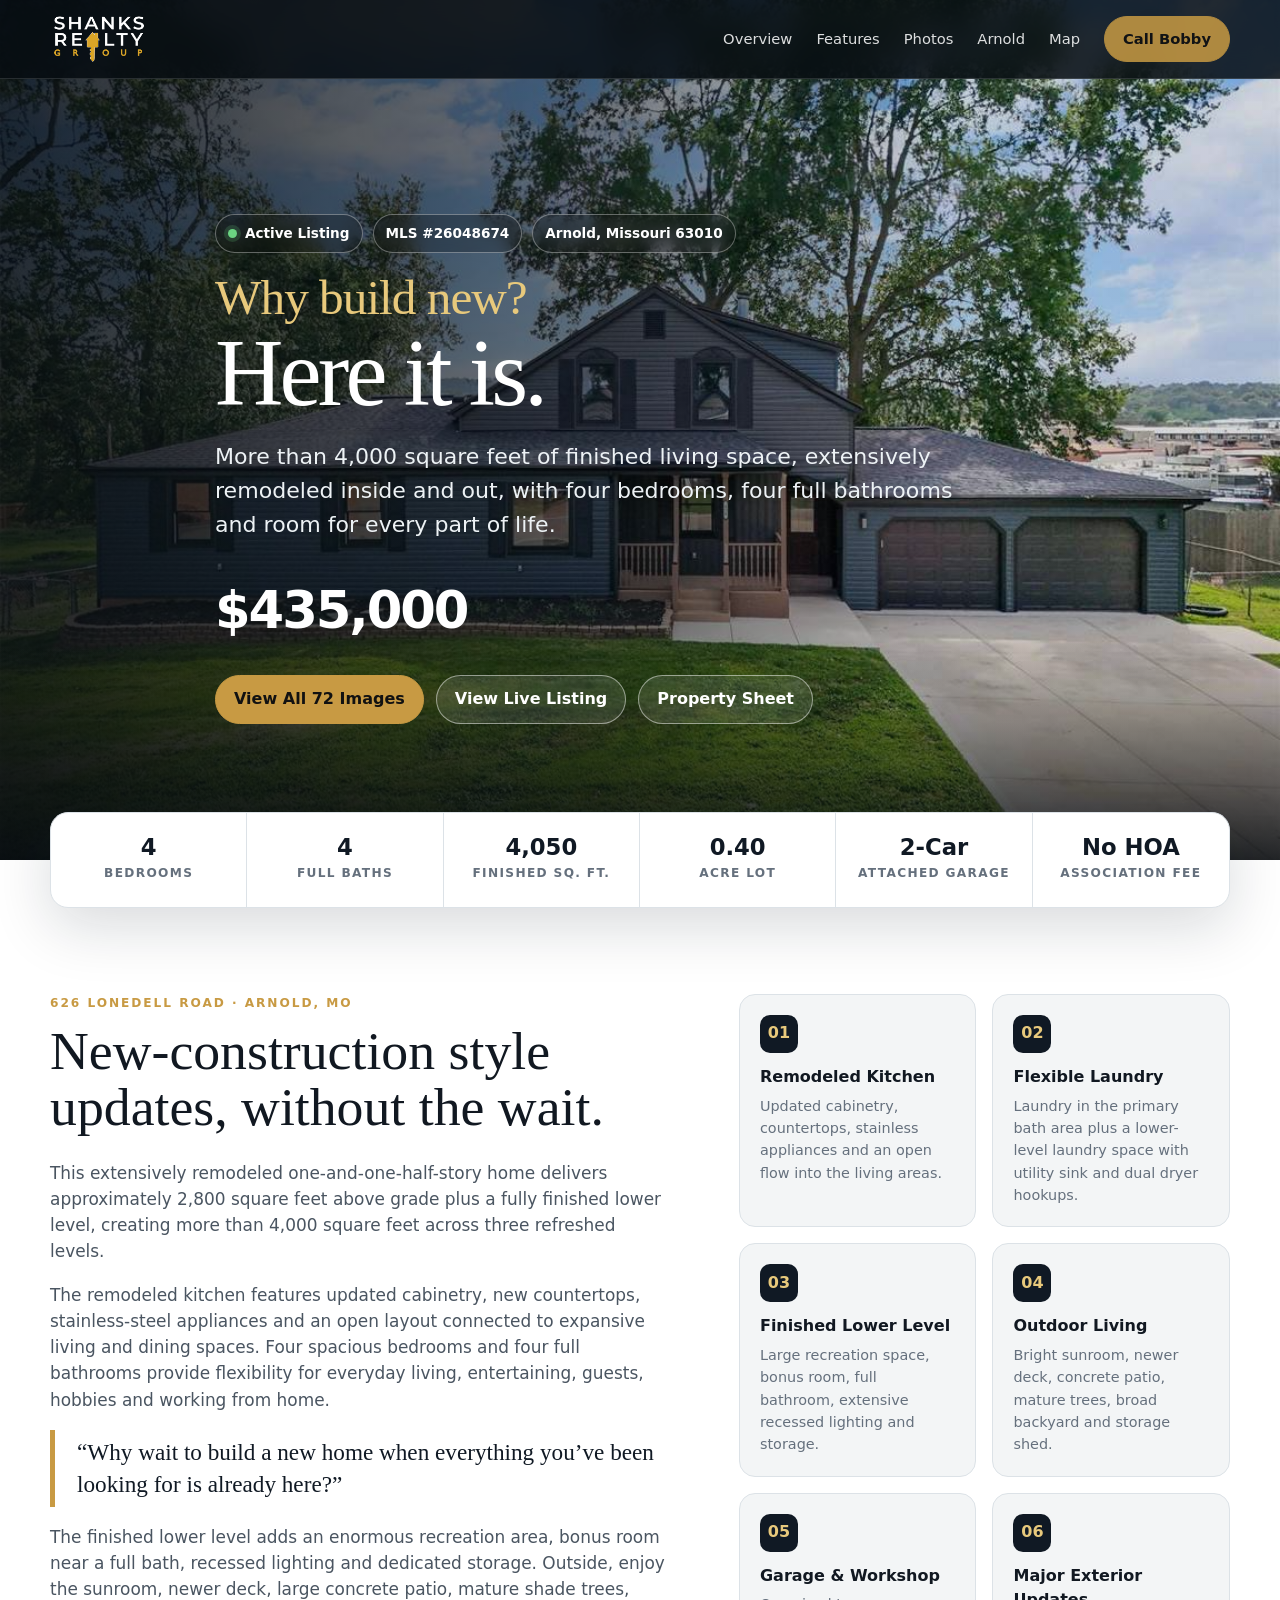
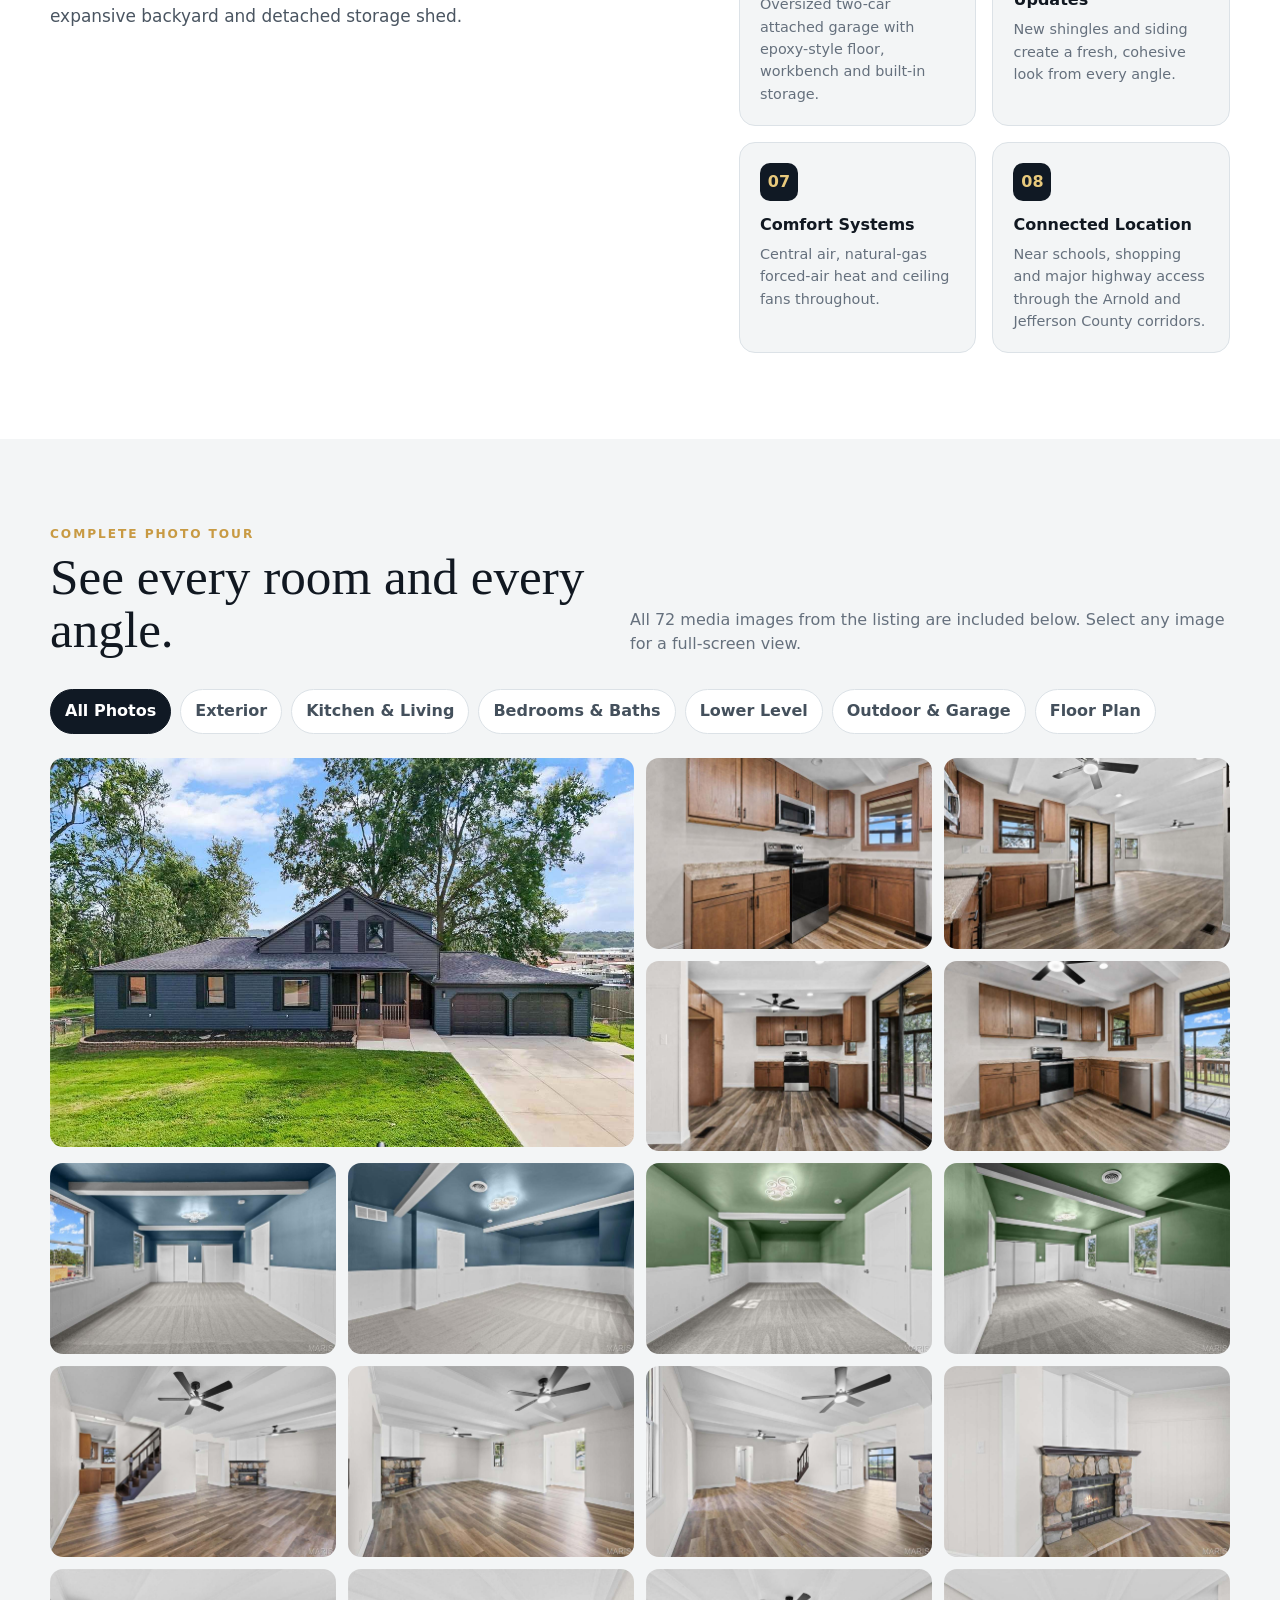
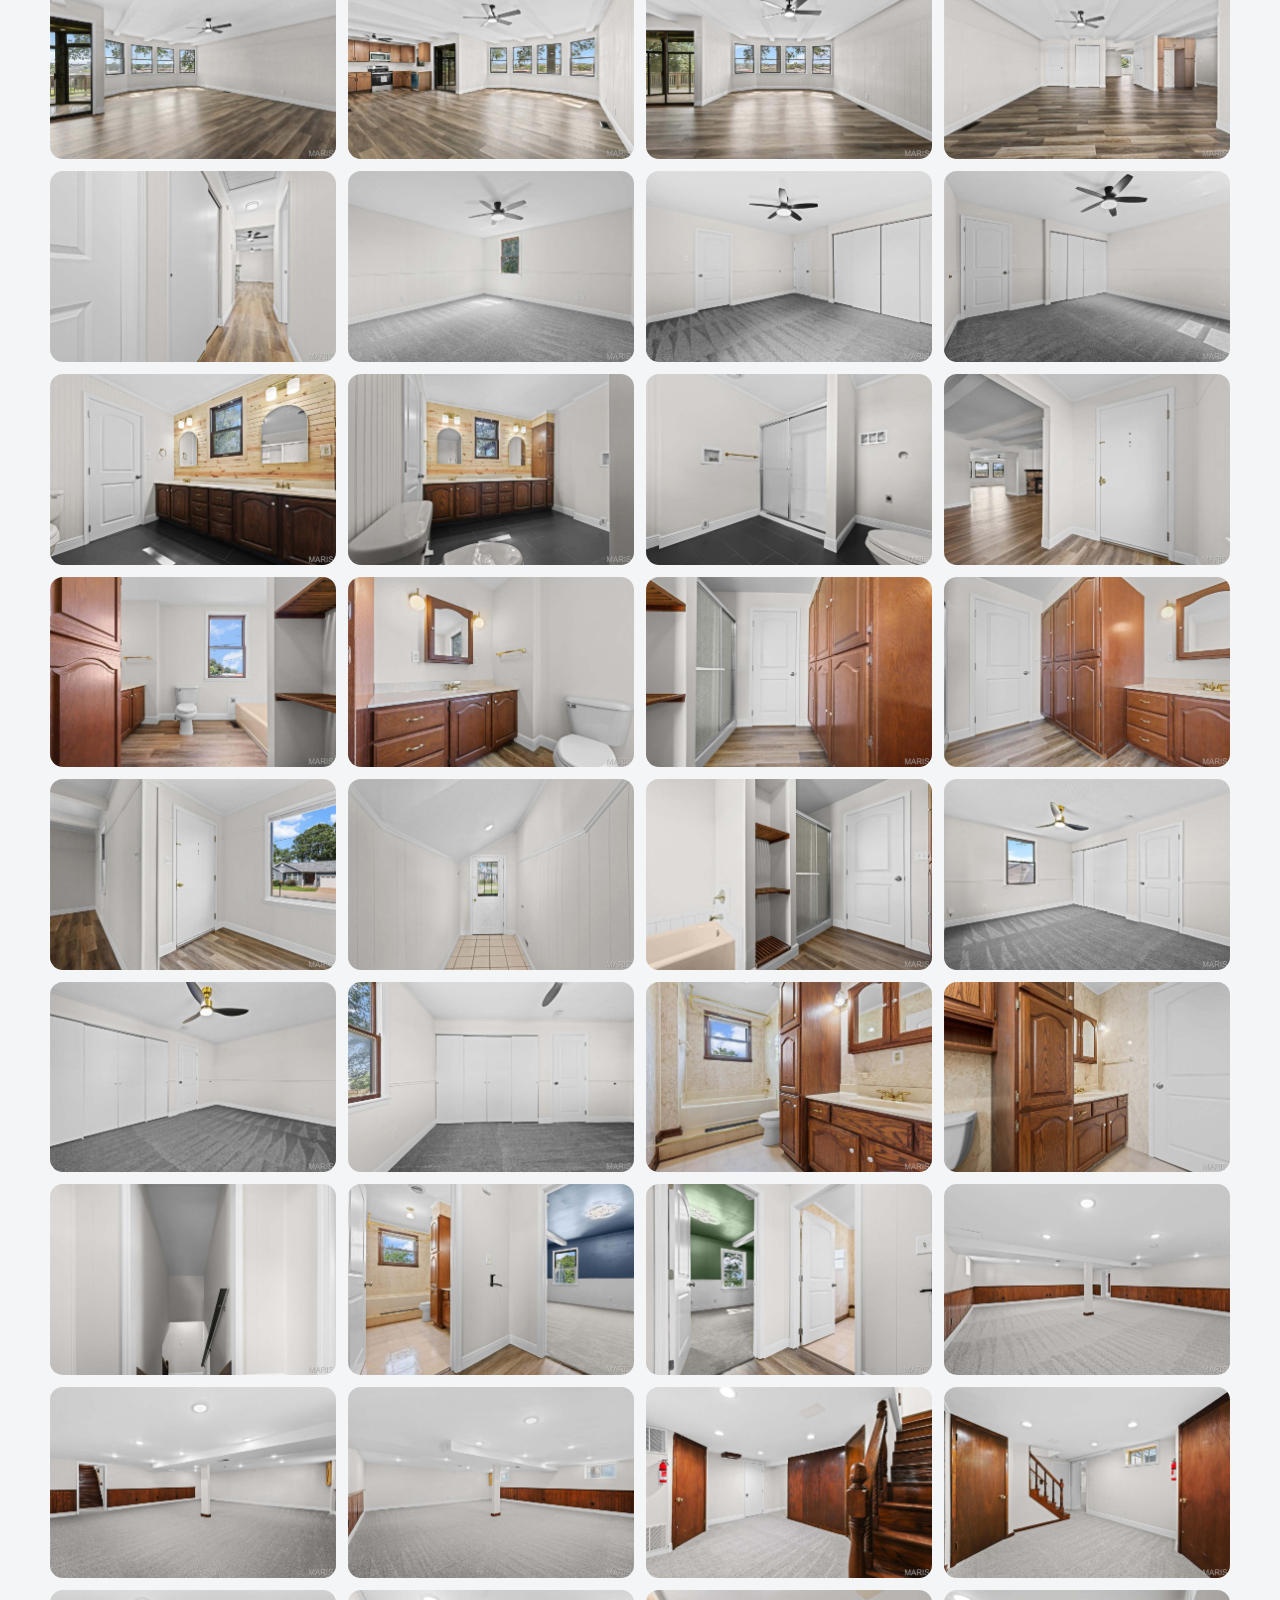
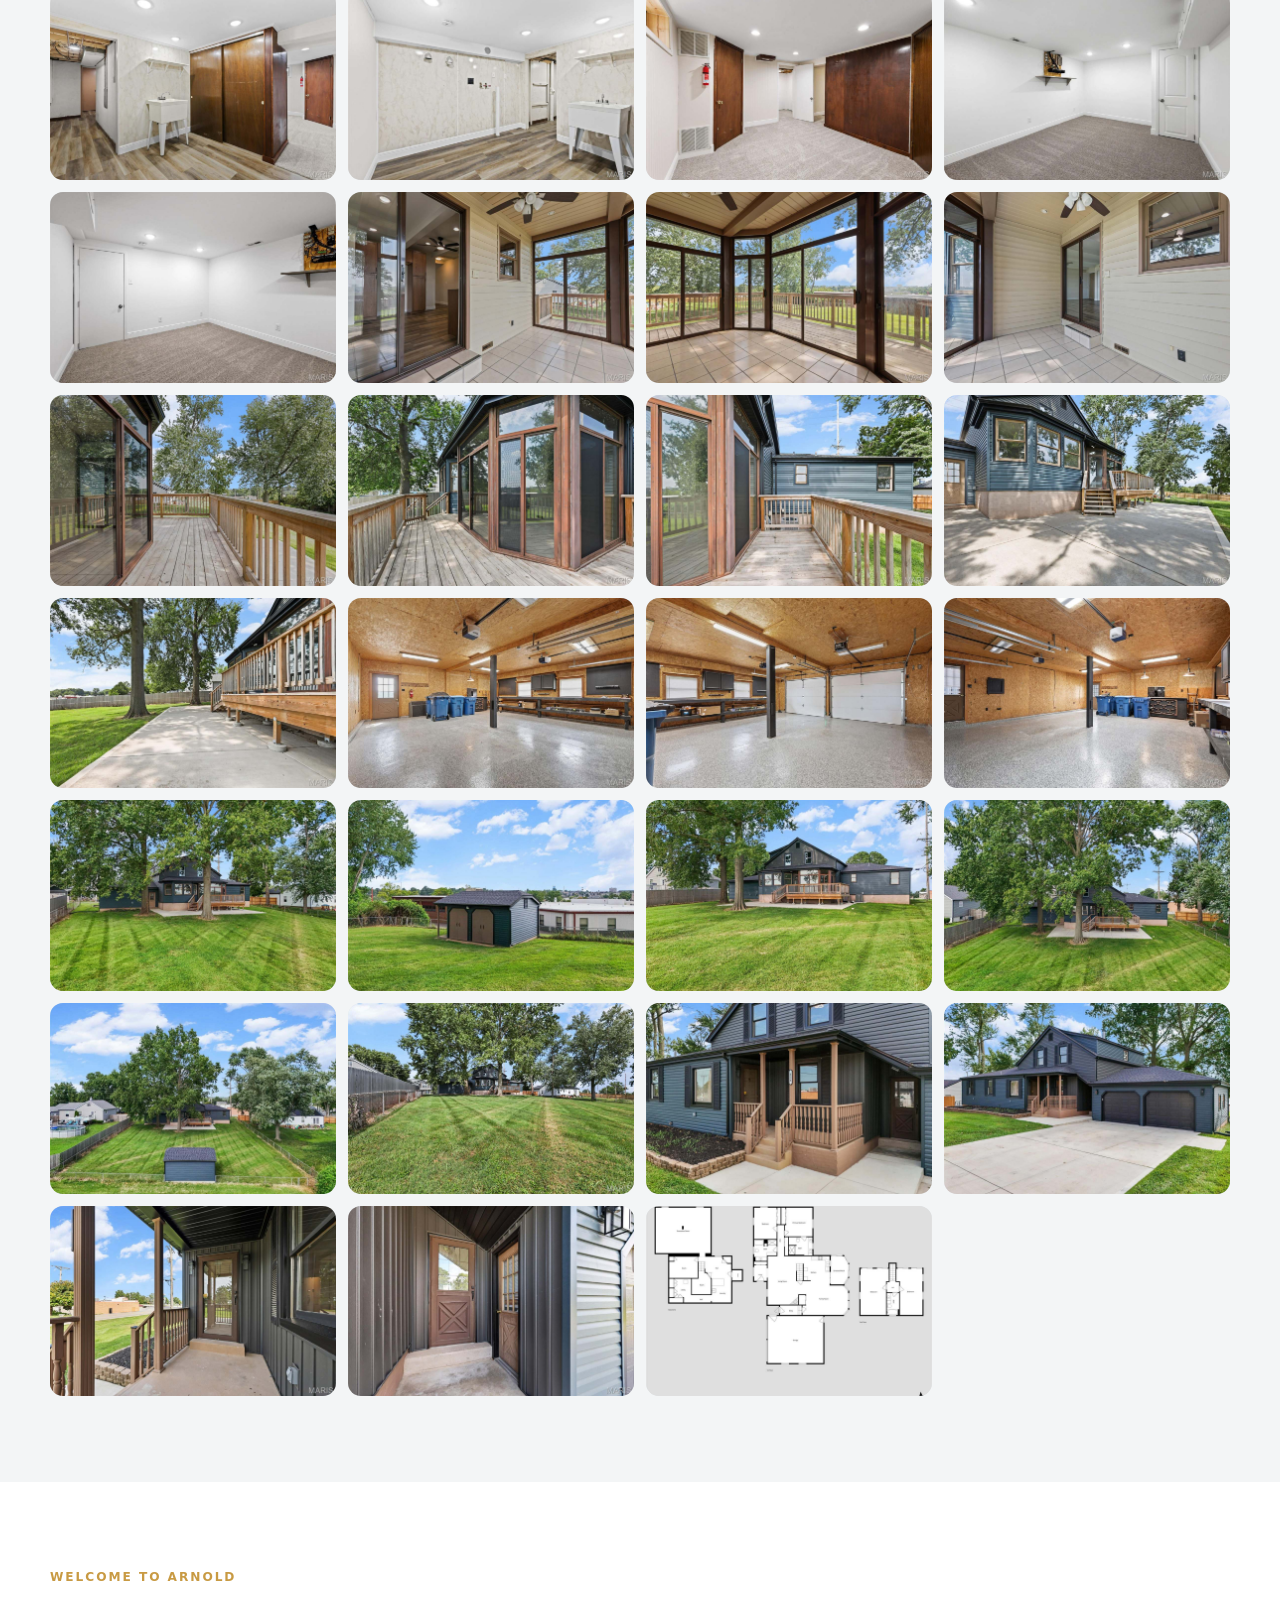
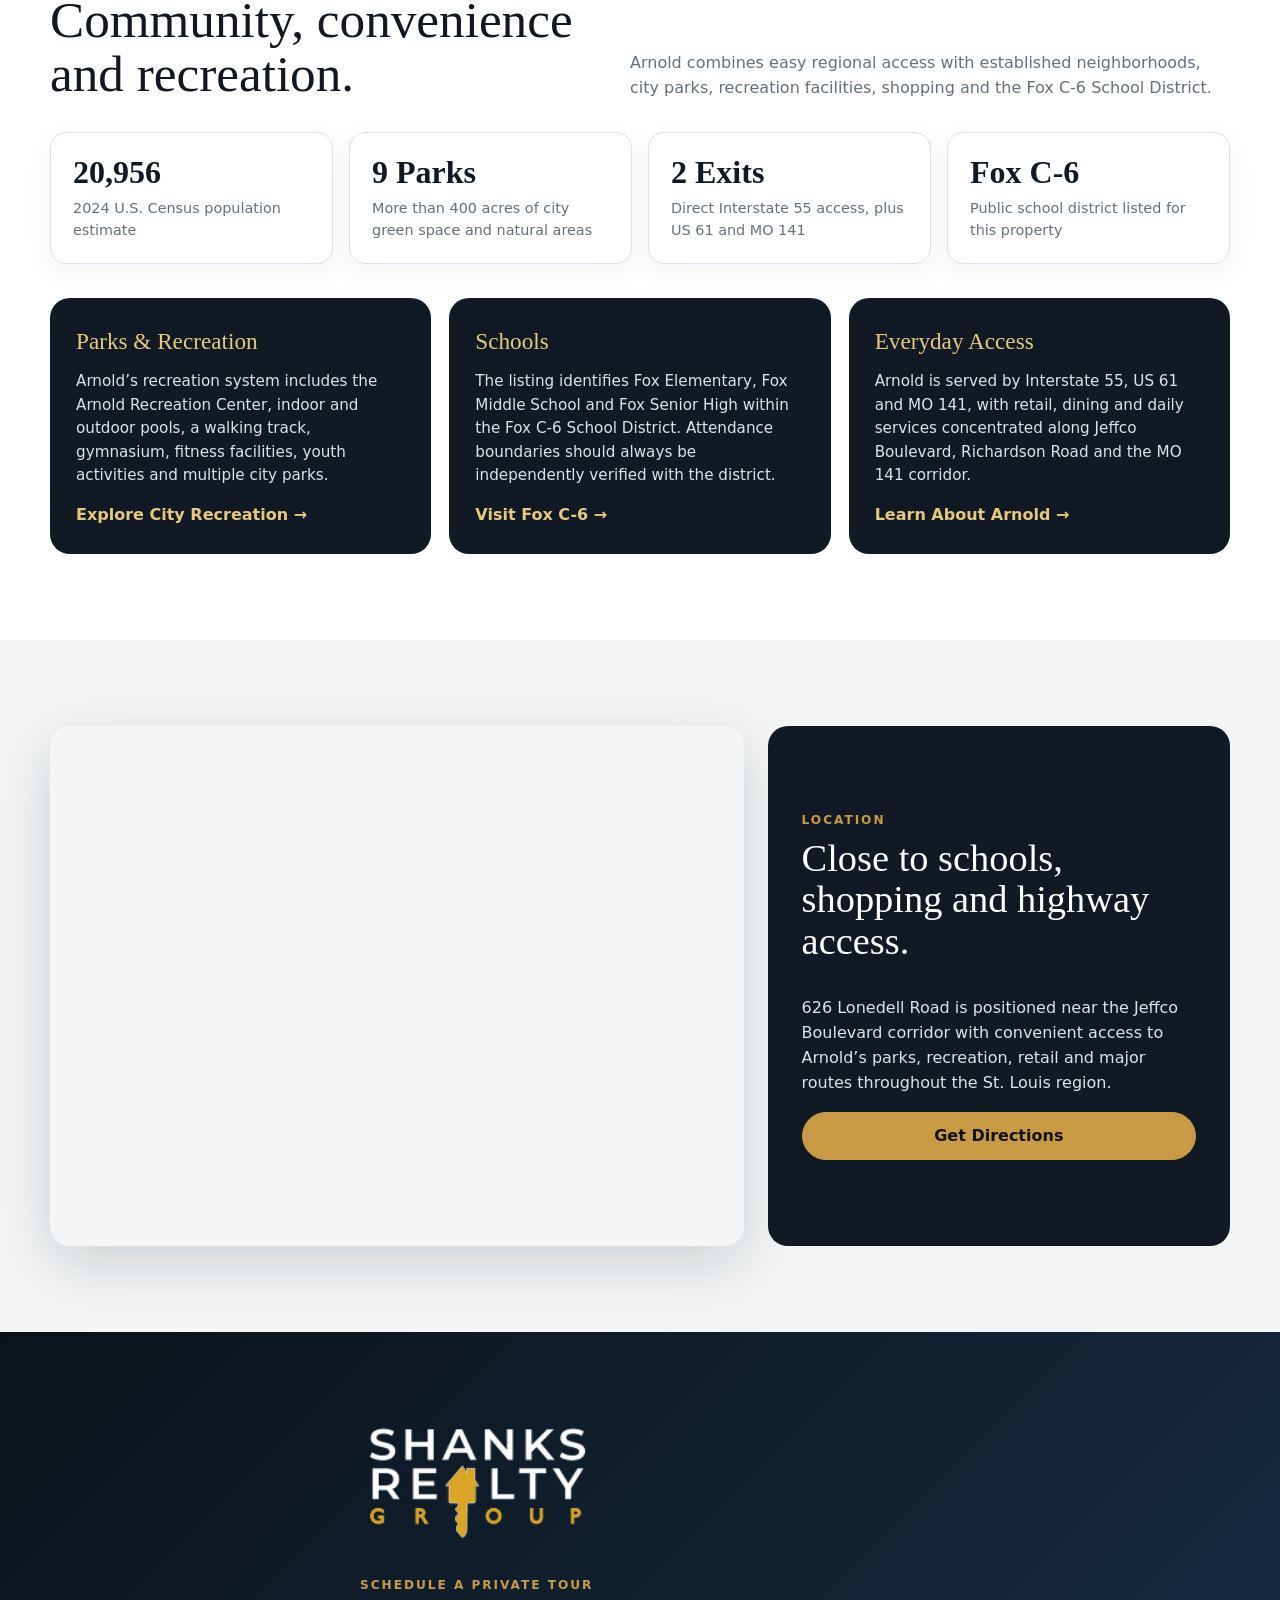
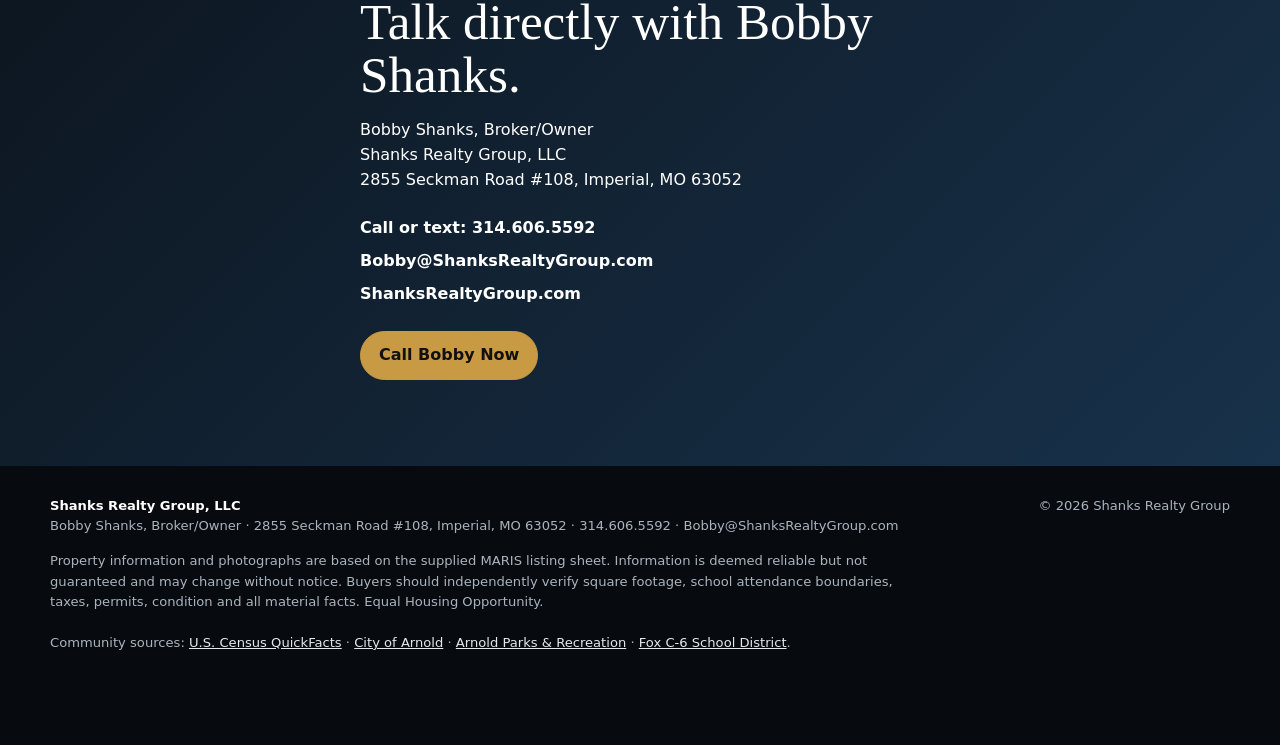
==== commit 7cae3dc1: "Use real Shanks Realty Group logo image Swap the generated placeholder SVG wordmark for the actual b" ====
--- a/index.html
+++ b/index.html
@@ -34,7 +34,7 @@
     .section-head p{max-width:600px;margin:0;color:var(--muted)}
     .topbar{position:fixed;inset:0 0 auto;z-index:50;background:rgba(7,12,17,.84);backdrop-filter:blur(14px);border-bottom:1px solid rgba(255,255,255,.13)}
     .topbar-inner{height:78px;display:flex;align-items:center;justify-content:space-between;gap:24px}
-    .logo{width:178px;flex:0 0 auto}
+    .logo{height:54px;width:auto;flex:0 0 auto}
     .nav{display:flex;align-items:center;gap:24px;color:#fff;font-size:.92rem}
     .nav a{text-decoration:none;opacity:.86}
     .nav a:hover{opacity:1;color:var(--gold2)}
@@ -97,7 +97,7 @@
     .map-card p{color:#dbe4eb}
     .contact{background:linear-gradient(135deg,#0b121a,#18324b);color:#fff}
     .contact-grid{display:grid;grid-template-columns:1fr;gap:24px;align-items:center;justify-content:center;max-width:560px;margin:0 auto}
-    .contact-logo{width:260px;margin-bottom:28px}
+    .contact-logo{height:130px;width:auto;margin-bottom:28px}
     .contact h2{font-family:Georgia,serif;font-size:clamp(2.2rem,4vw,3.7rem);line-height:1.05;margin:0 0 16px;font-weight:500}
     .contact-links{display:grid;gap:8px;margin:24px 0}
     .contact-links a{text-decoration:none;color:#fff;font-weight:750}
@@ -123,7 +123,7 @@
     }
     @media(max-width:680px){
       html{scroll-padding-top:80px}
-      .wrap{width:min(100% - 28px,1180px)} .topbar-inner{height:68px} .logo{width:142px} .nav-cta{padding:9px 13px;font-size:.84rem}
+      .wrap{width:min(100% - 28px,1180px)} .topbar-inner{height:68px} .logo{height:42px} .nav-cta{padding:9px 13px;font-size:.84rem}
       .hero{min-height:720px;background-position:58% center} .hero-content{padding:130px 0 78px} .hero h1{font-size:3.75rem}
       .facts{margin-top:-28px} .facts-grid{grid-template-columns:repeat(2,1fr)} .fact:nth-child(odd){border-right:1px solid var(--line)} .fact:nth-child(even){border-right:0} .fact:nth-child(-n+4){border-bottom:1px solid var(--line)}
       .section{padding:64px 0} .section-head{display:block} .section-head p{margin-top:12px}
@@ -153,7 +153,7 @@
 <body>
   <header class="topbar">
     <div class="wrap topbar-inner">
-      <a href="#top" aria-label="Shanks Realty Group home"><img class="logo" src="[data-uri]" alt="Shanks Realty Group"></a>
+      <a href="#top" aria-label="Shanks Realty Group home"><img class="logo" src="./assets/logo-trimmed.png" alt="Shanks Realty Group"></a>
       <nav class="nav" aria-label="Primary navigation">
         <a href="#overview">Overview</a><a href="#features">Features</a><a href="#gallery">Photos</a><a href="#community">Arnold</a><a href="#map">Map</a>
         <a class="nav-cta" href="tel:+13146065592">Call Bobby</a>
@@ -540,7 +540,7 @@
     <section class="section contact" id="contact">
       <div class="wrap contact-grid">
         <div>
-          <img class="contact-logo" src="[data-uri]" alt="Shanks Realty Group">
+          <img class="contact-logo" src="./assets/logo-trimmed.png" alt="Shanks Realty Group">
           <div class="eyebrow">Schedule a Private Tour</div>
           <h2>Talk directly with Bobby Shanks.</h2>
           <p>Bobby Shanks, Broker/Owner<br>Shanks Realty Group, LLC<br>2855 Seckman Road #108, Imperial, MO 63052</p>
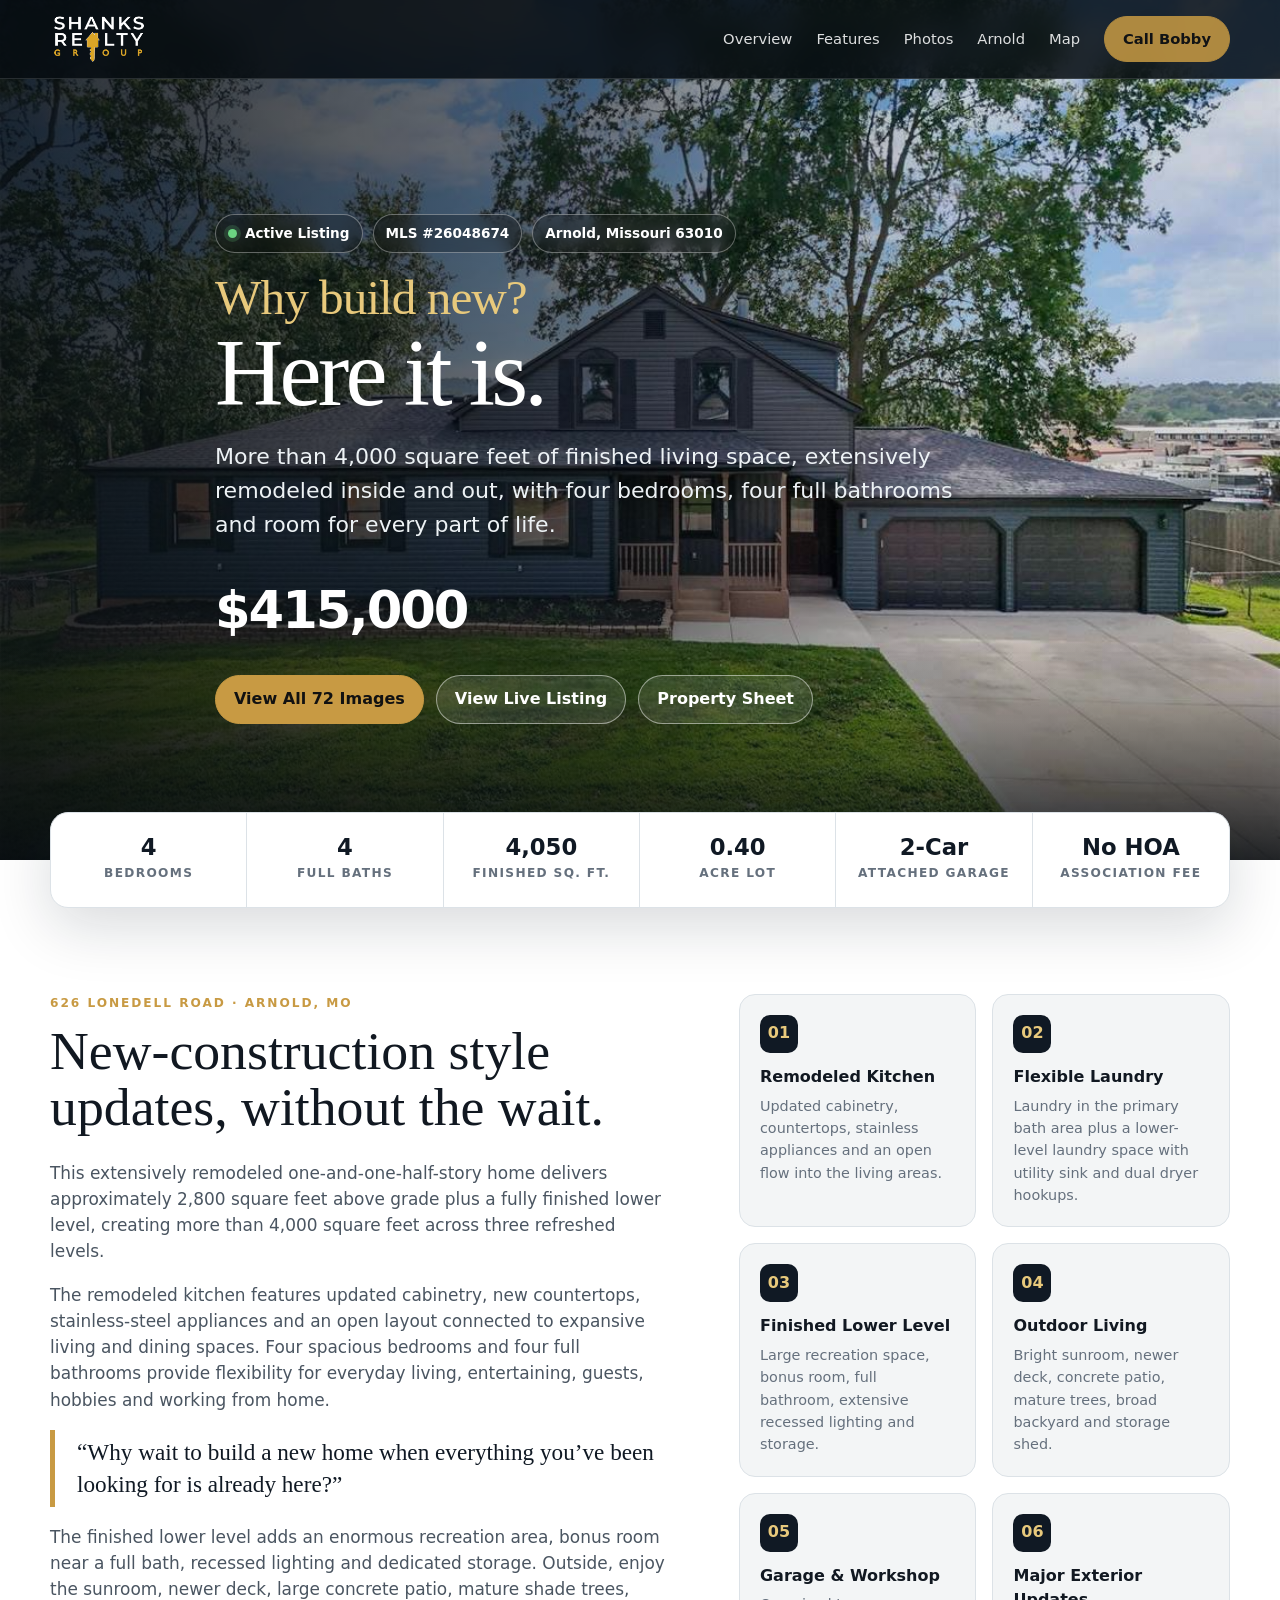
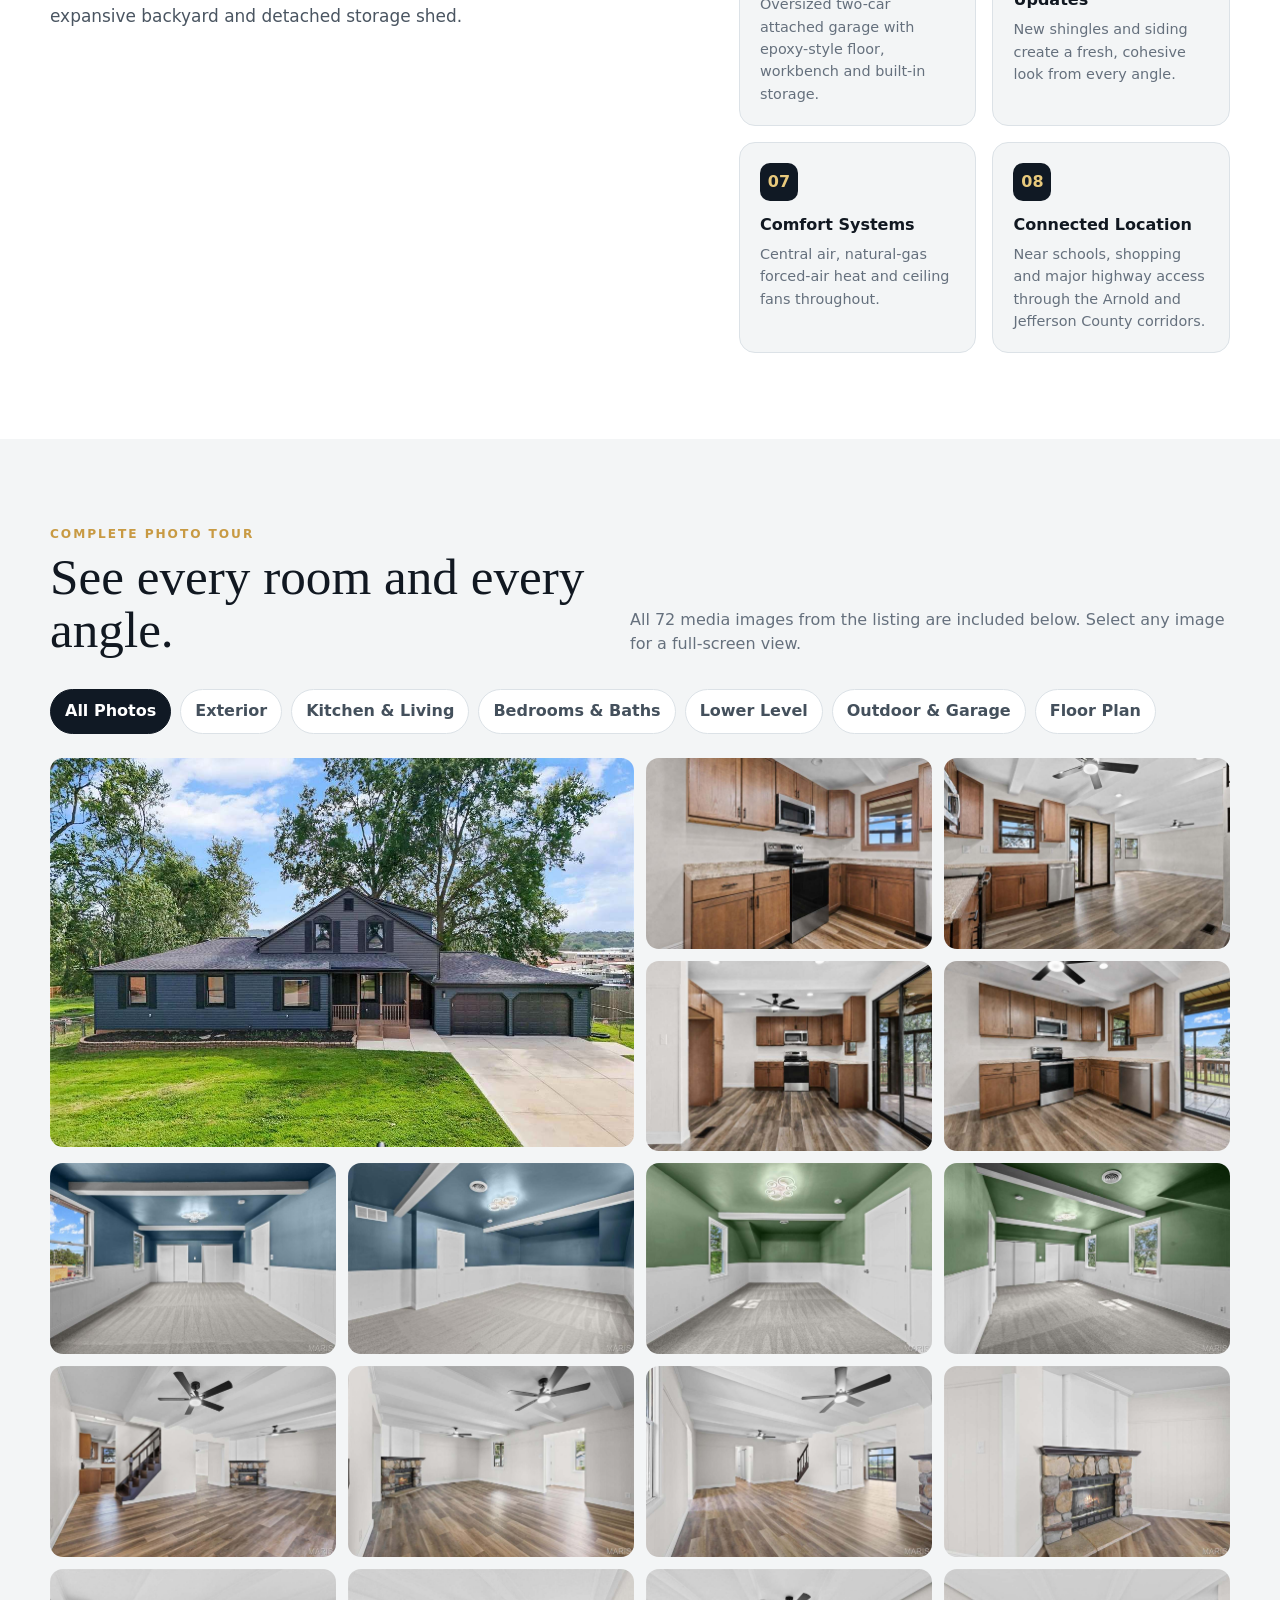
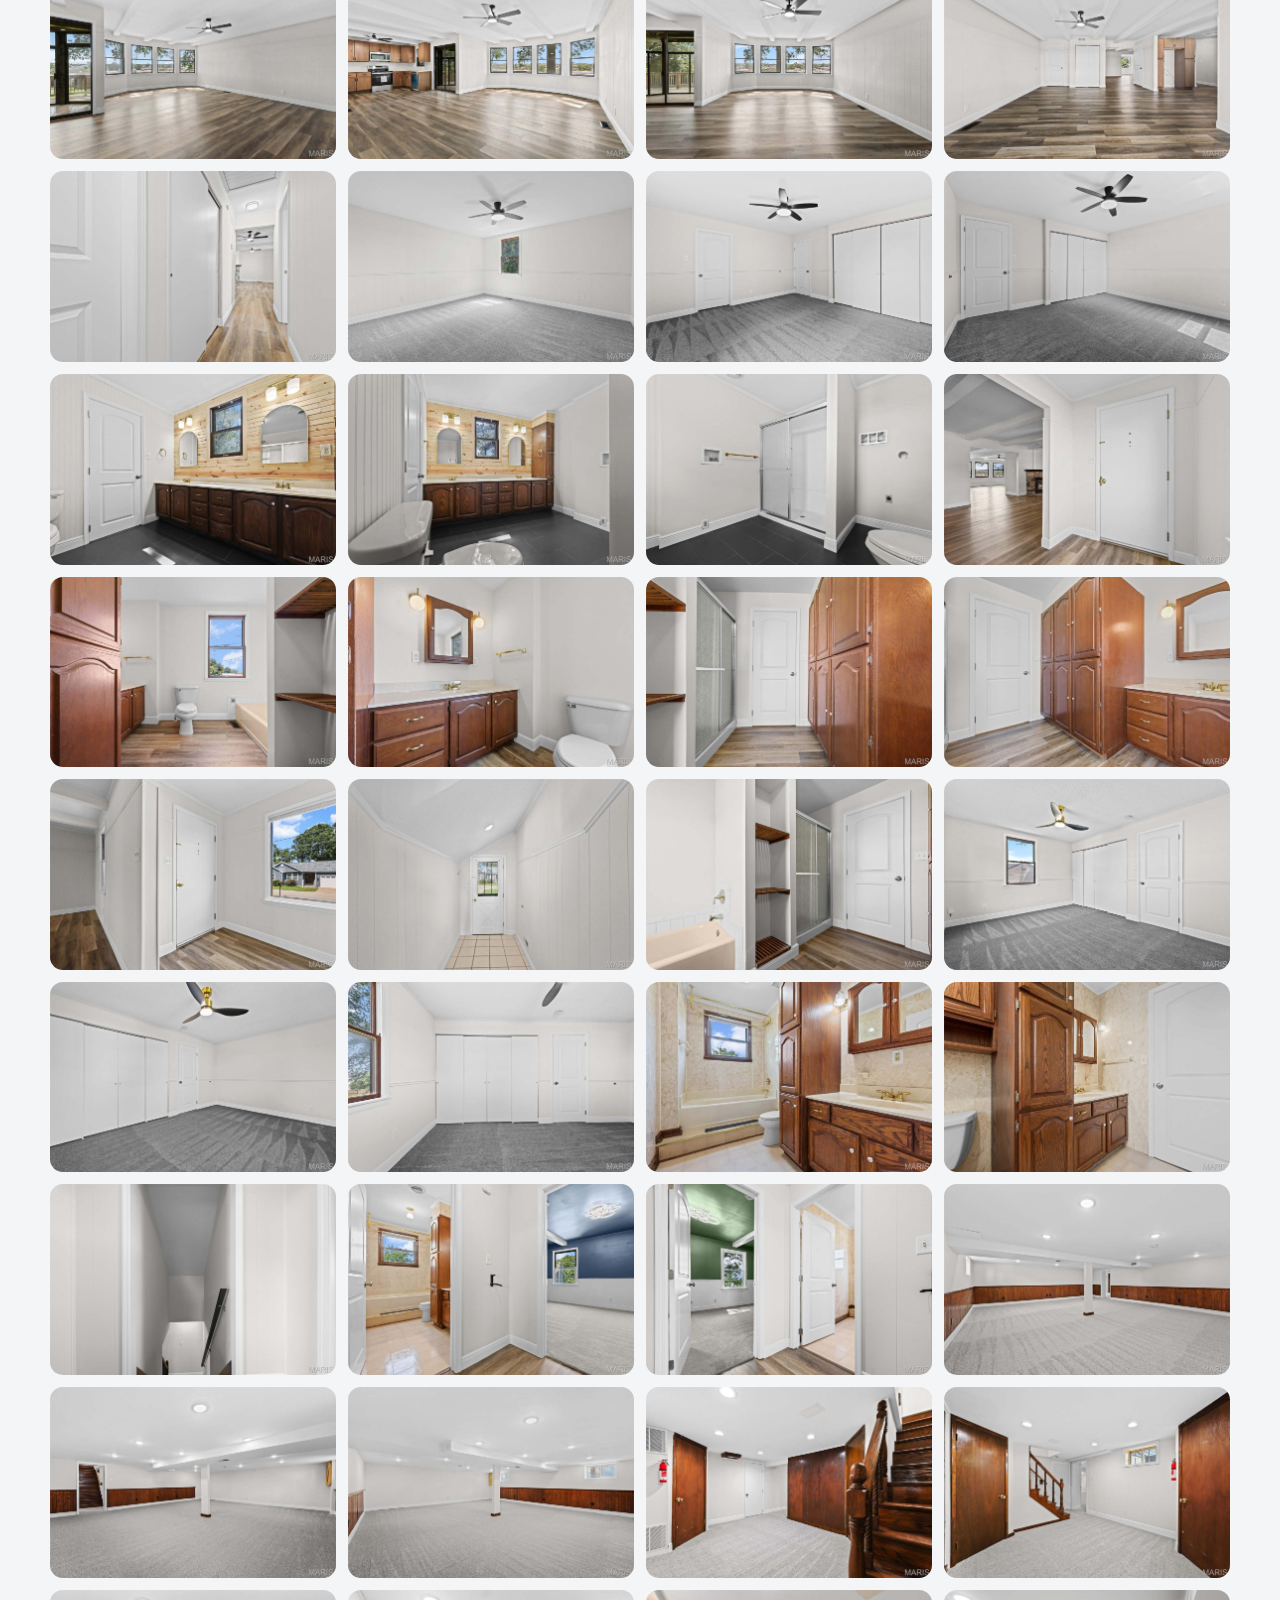
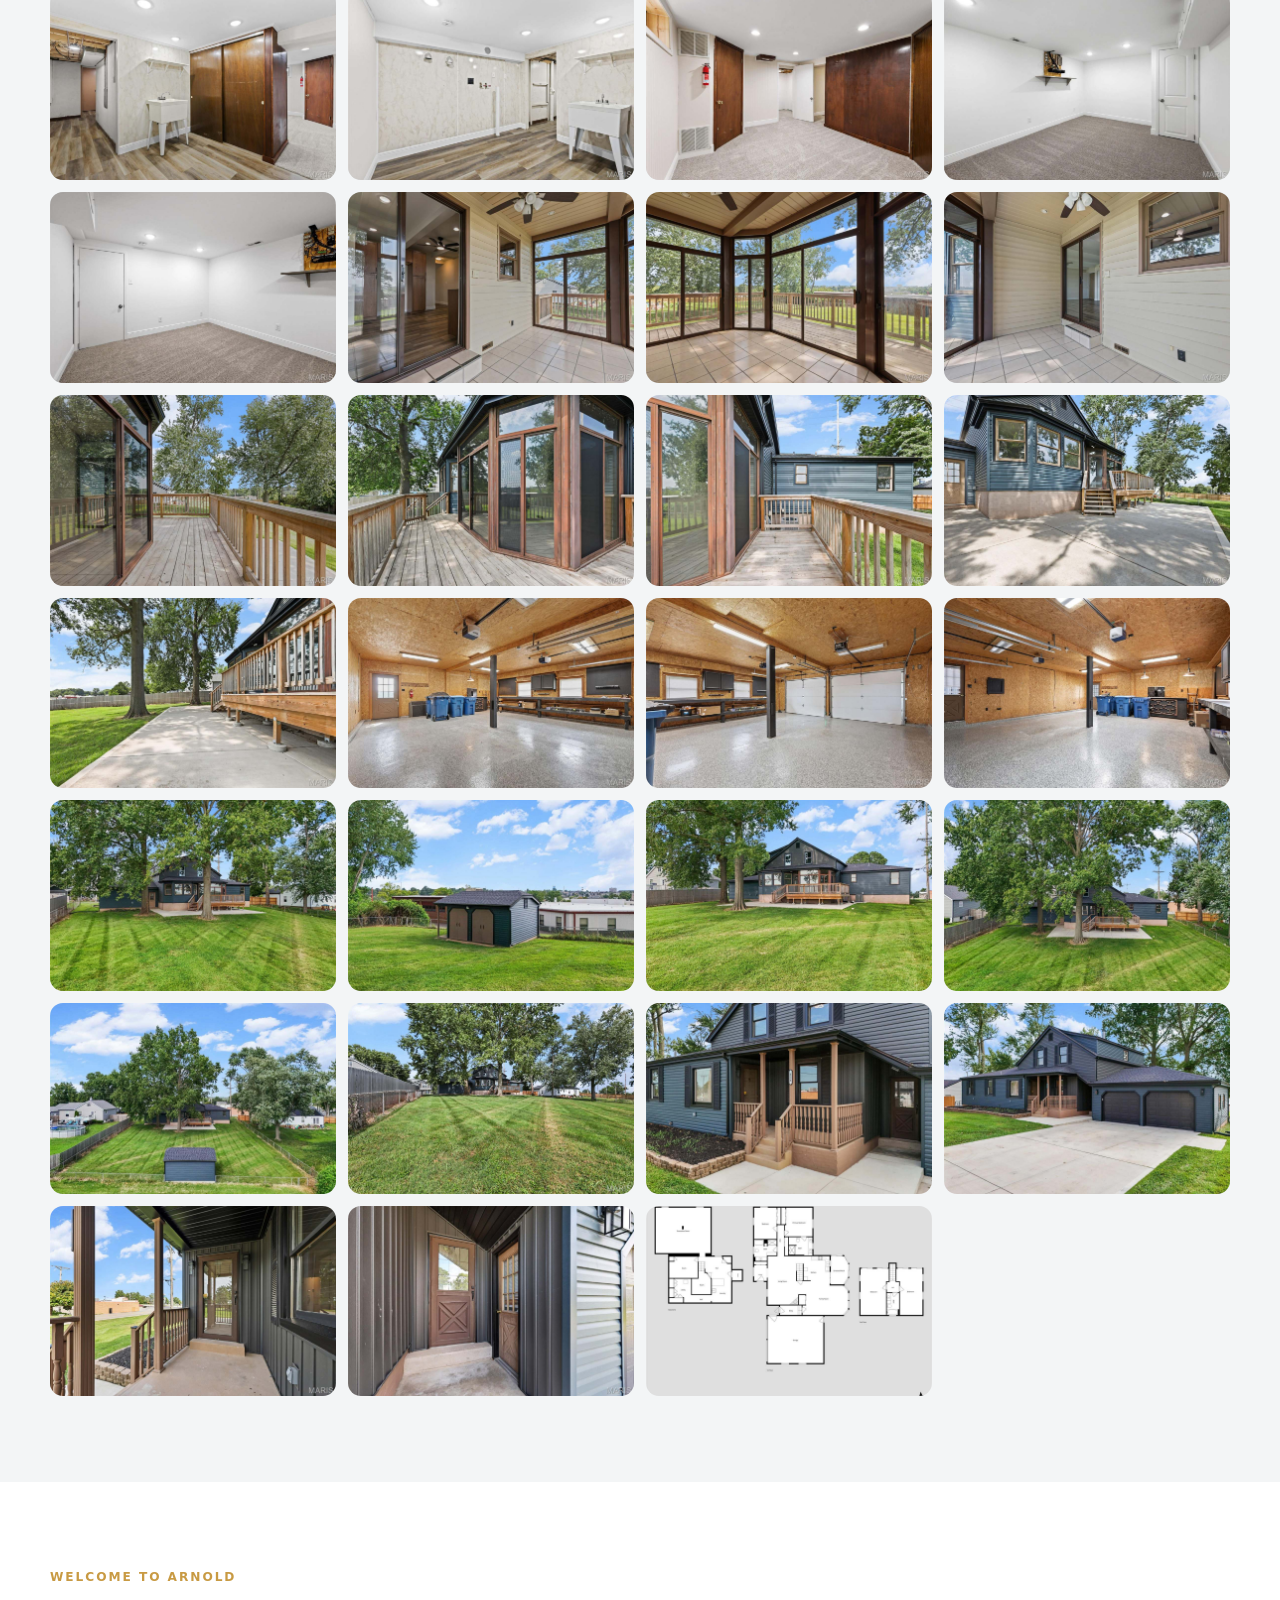
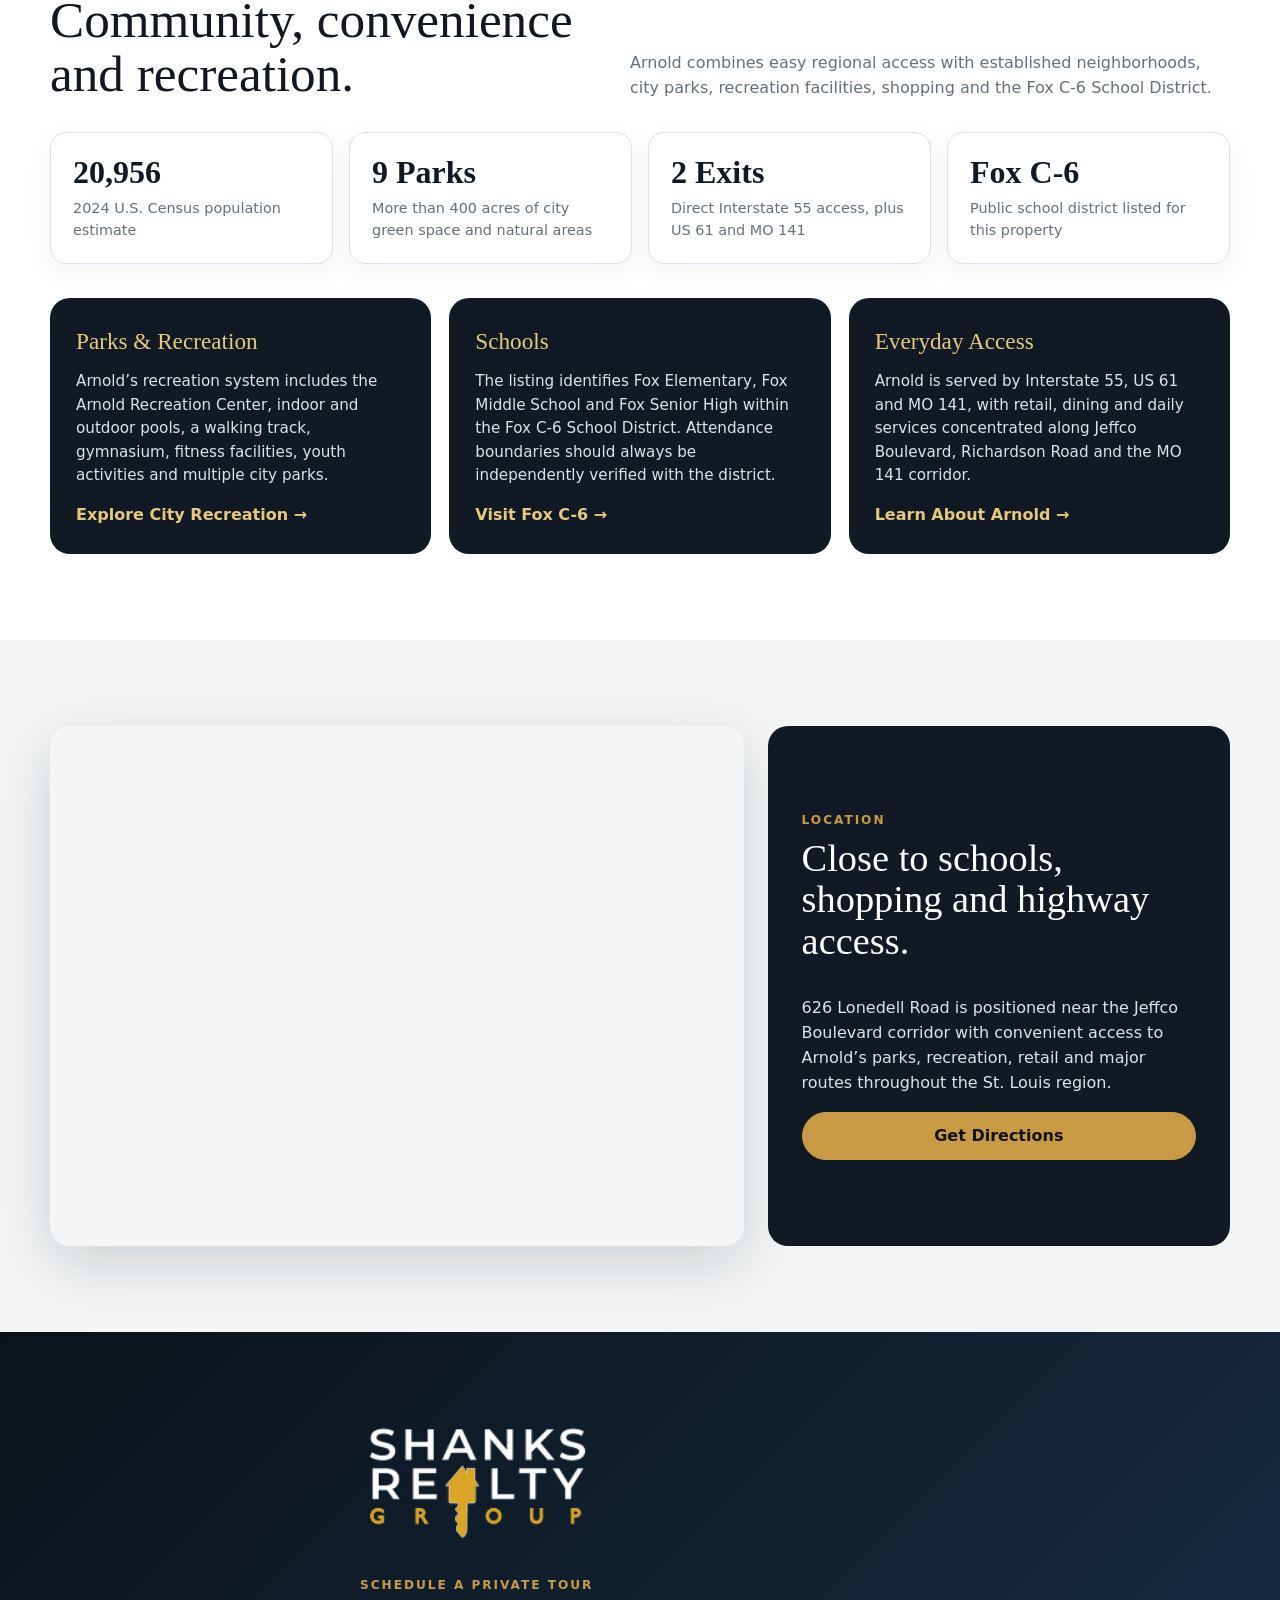
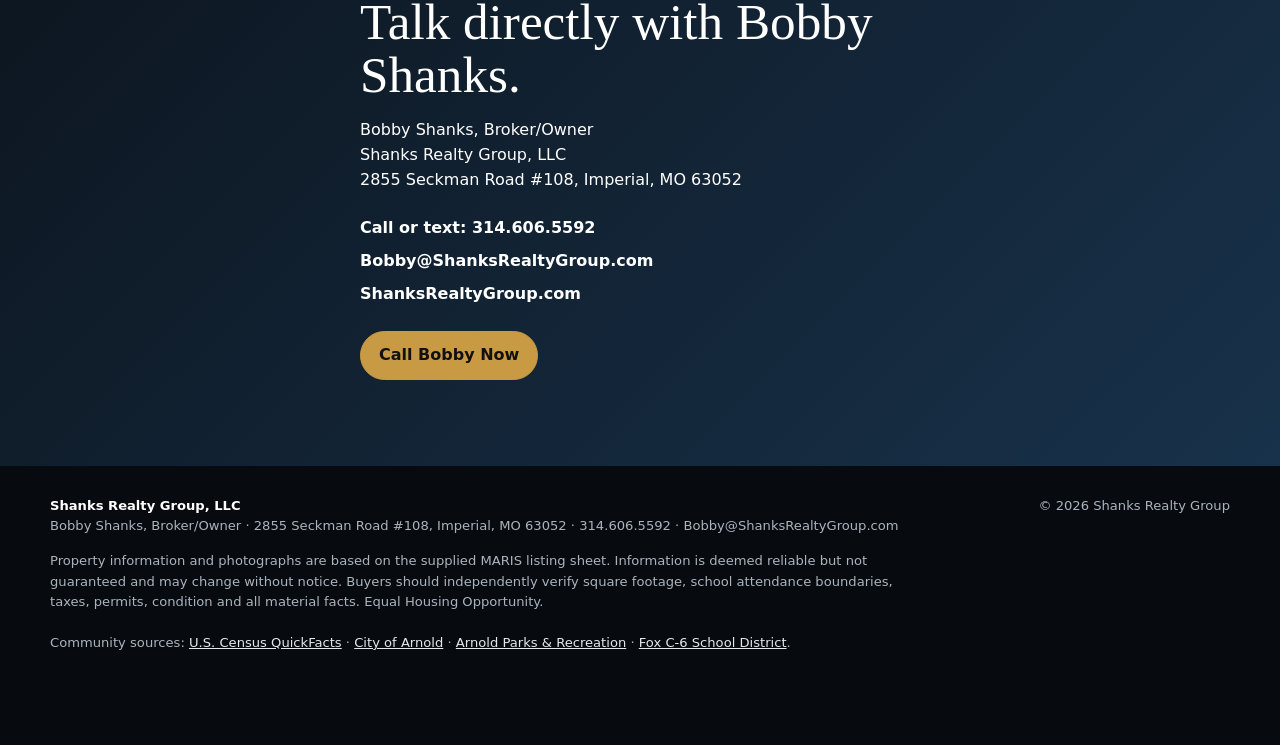
==== commit 7e3959d8: "Update listing price to $415,000" ====
--- a/index.html
+++ b/index.html
@@ -146,7 +146,7 @@
     "floorSize":{"@type":"QuantitativeValue","value":4050,"unitCode":"FTK"},
     "yearBuilt":1977,
     "image":"./assets/gallery/photo-01.jpg",
-    "offers":{"@type":"Offer","price":"435000","priceCurrency":"USD","availability":"https://schema.org/InStock"}
+    "offers":{"@type":"Offer","price":"415000","priceCurrency":"USD","availability":"https://schema.org/InStock"}
   }
   </script>
 </head>
@@ -167,7 +167,7 @@
         <div class="status-row"><span class="pill active">Active Listing</span><span class="pill">MLS #26048674</span><span class="pill">Arnold, Missouri 63010</span></div>
         <h1><span>Why build new?</span>Here it is.</h1>
         <p class="hero-lead">More than 4,000 square feet of finished living space, extensively remodeled inside and out, with four bedrooms, four full bathrooms and room for every part of life.</p>
-        <div class="hero-price">$435,000</div>
+        <div class="hero-price">$415,000</div>
         <div class="hero-actions">
           <a class="btn btn-gold" href="#gallery">View All 72 Images</a>
           <a class="btn btn-light" href="https://portal.onehome.com/en-US/share/2990079e62923" target="_blank" rel="noopener">View Live Listing</a>
